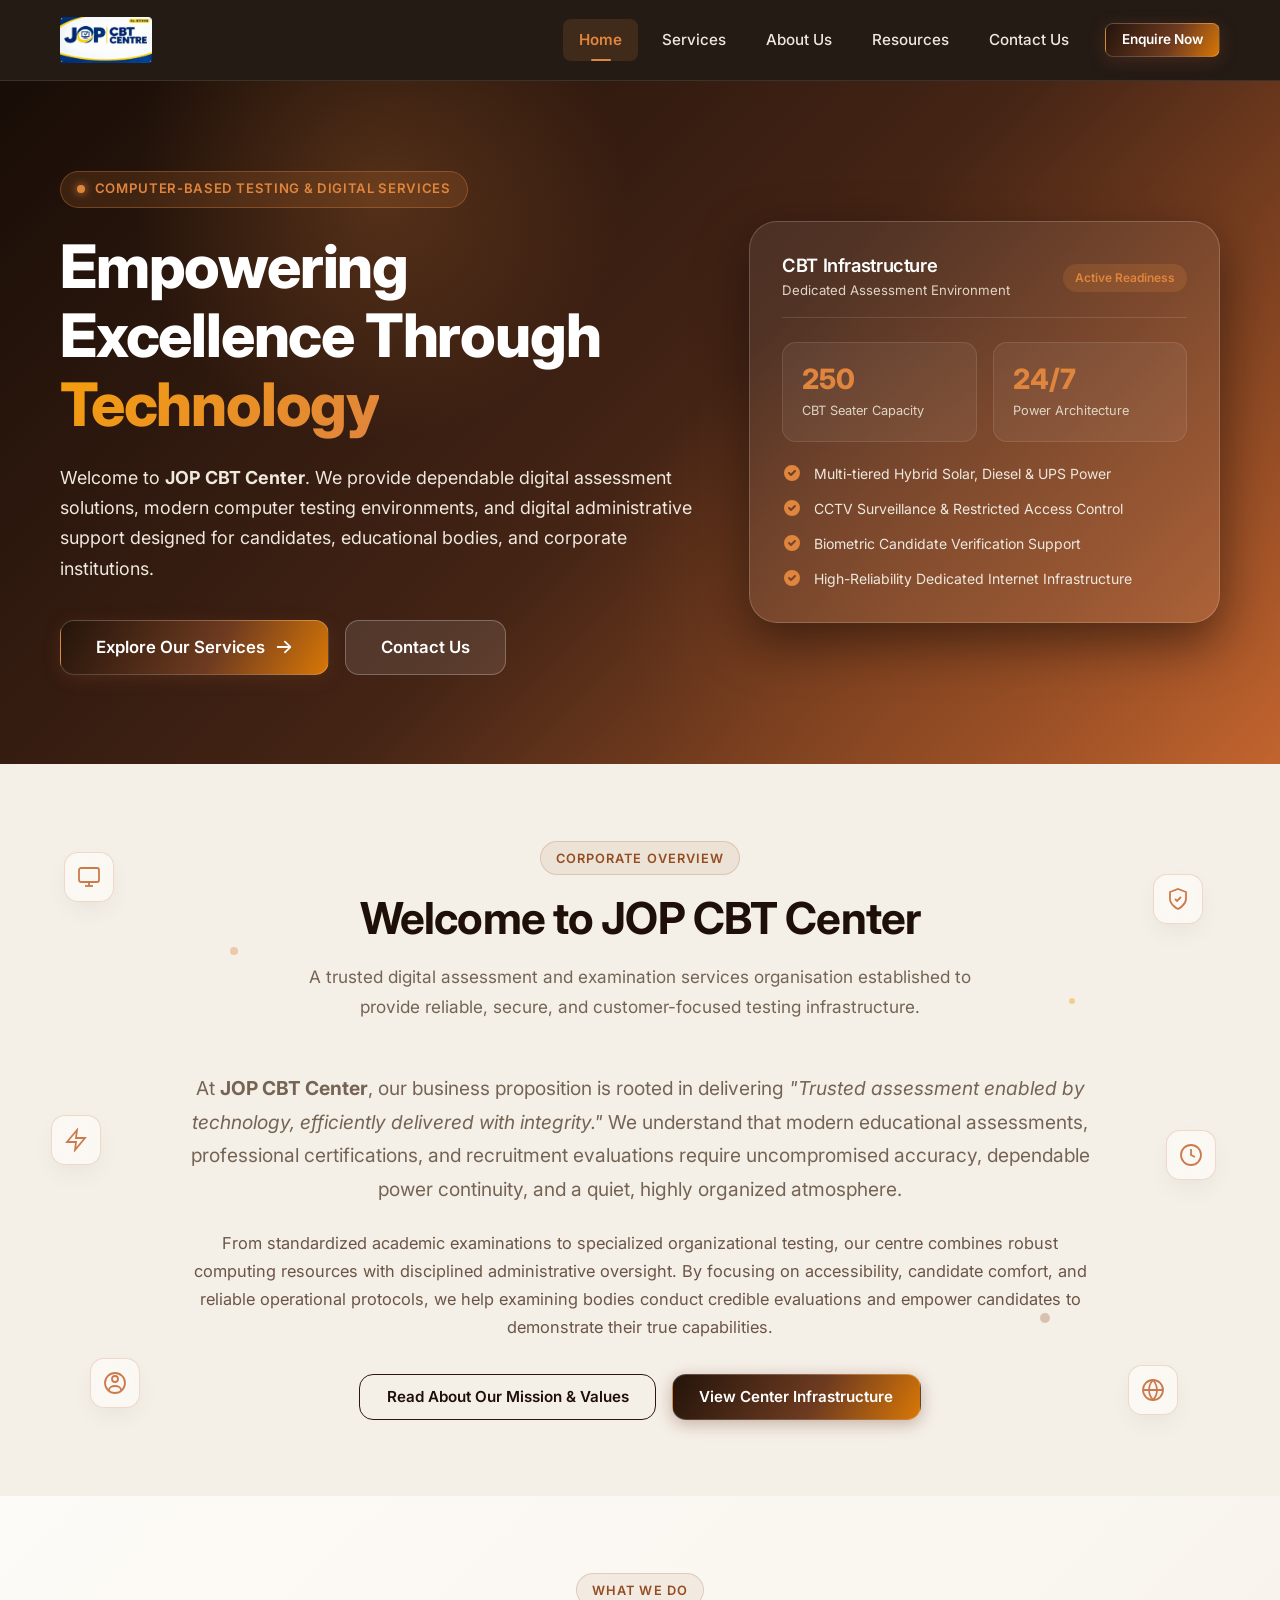
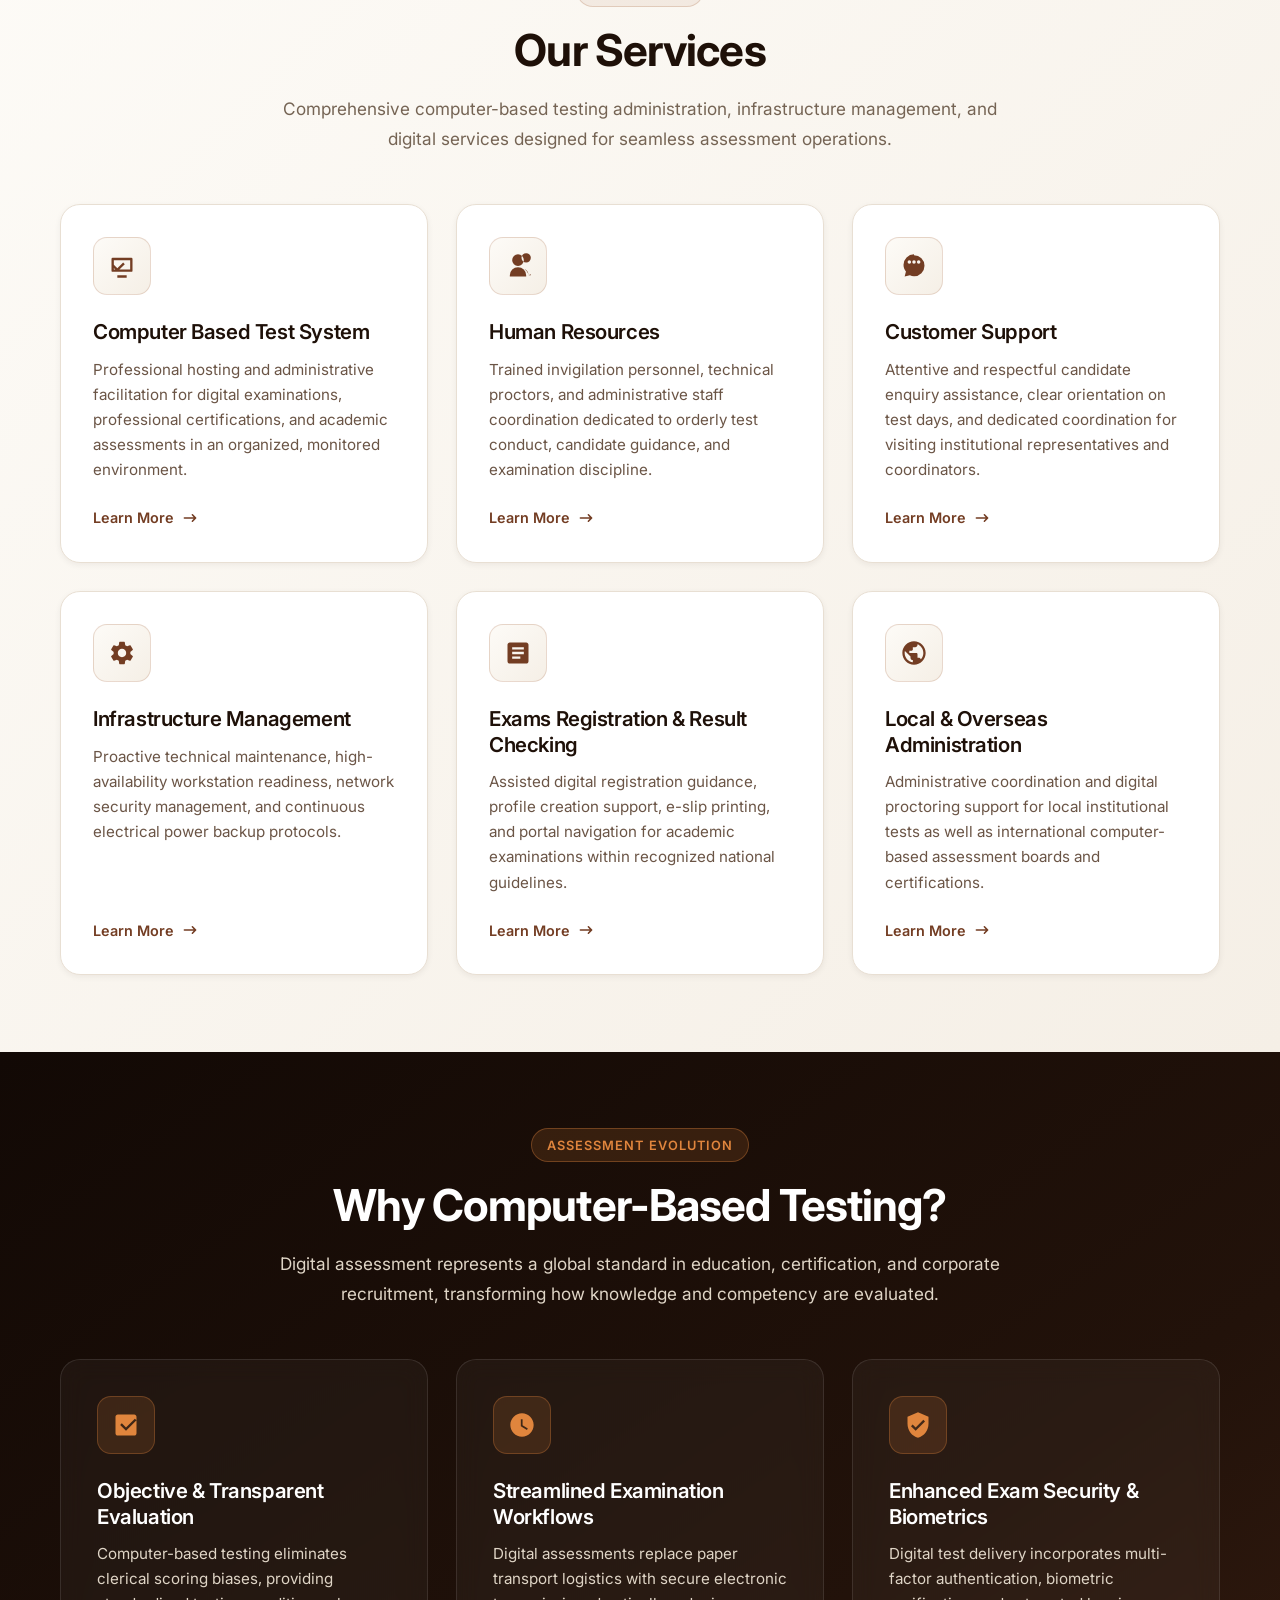
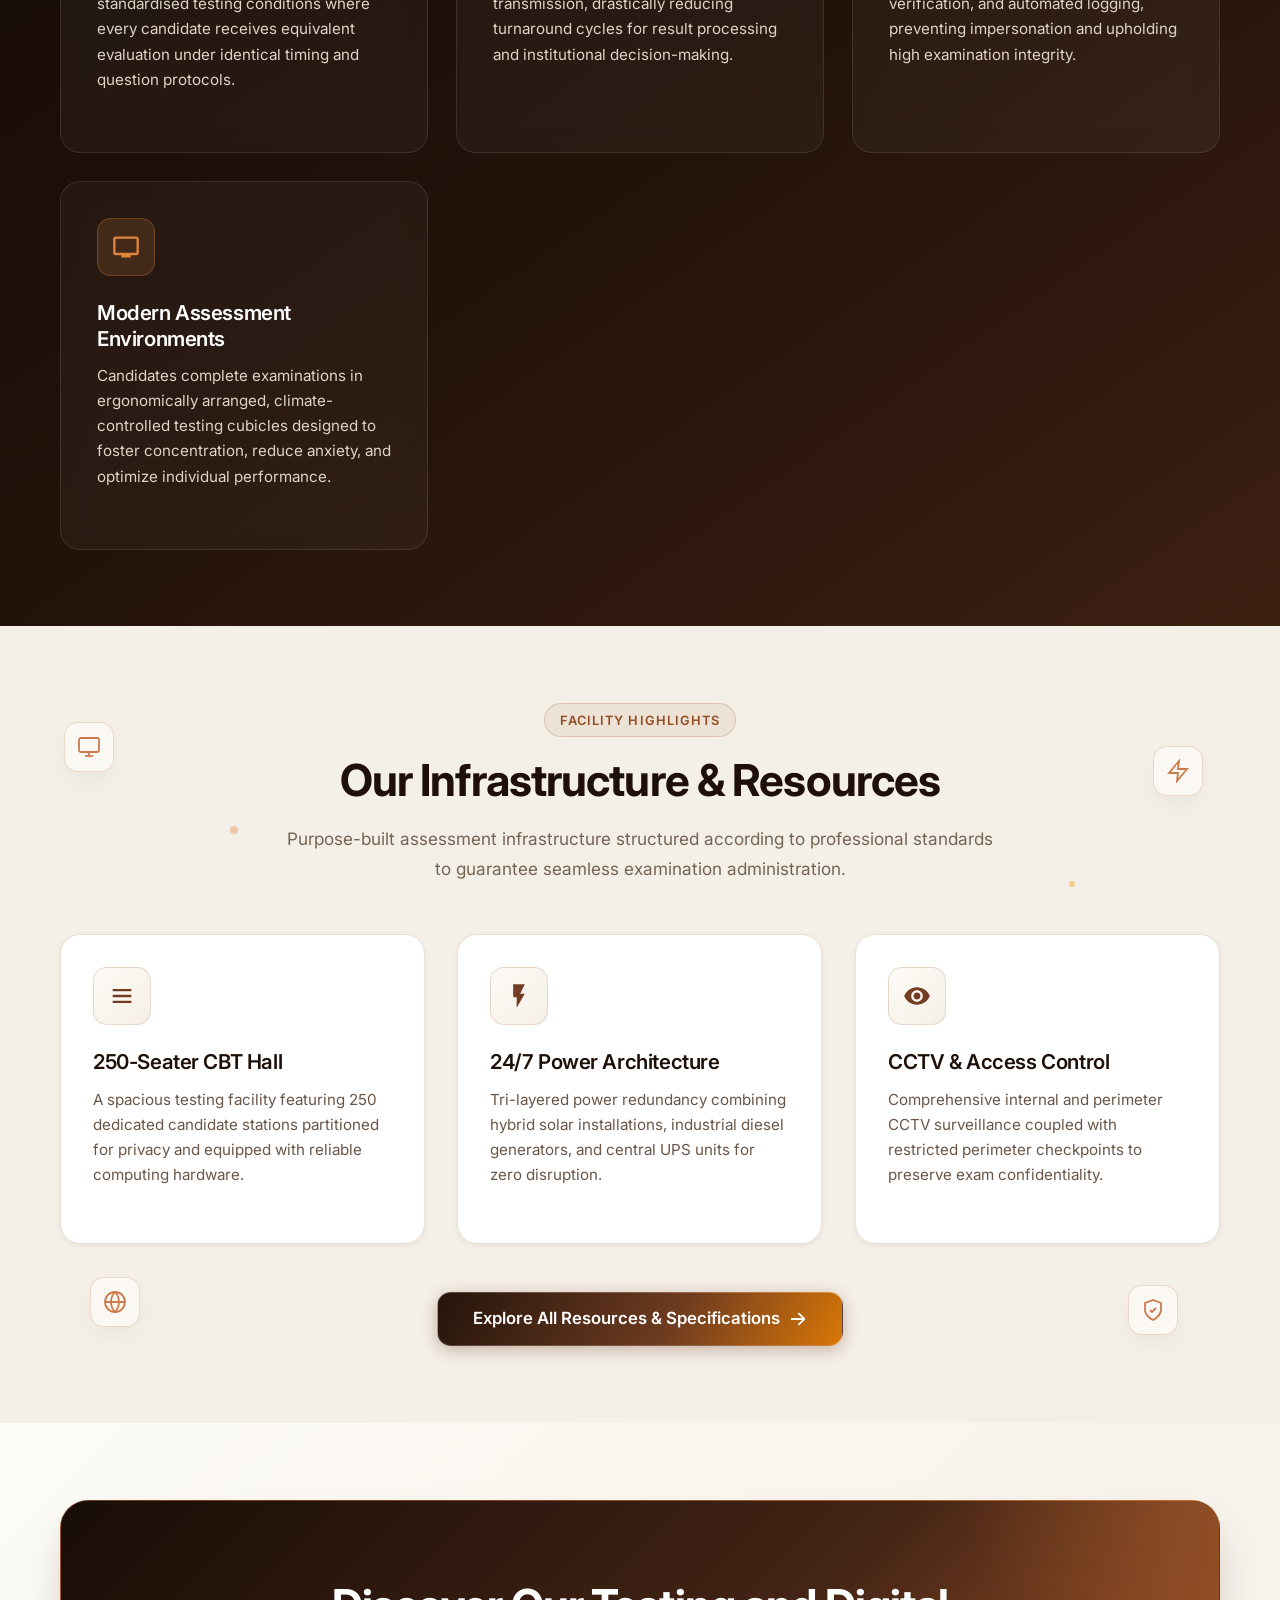
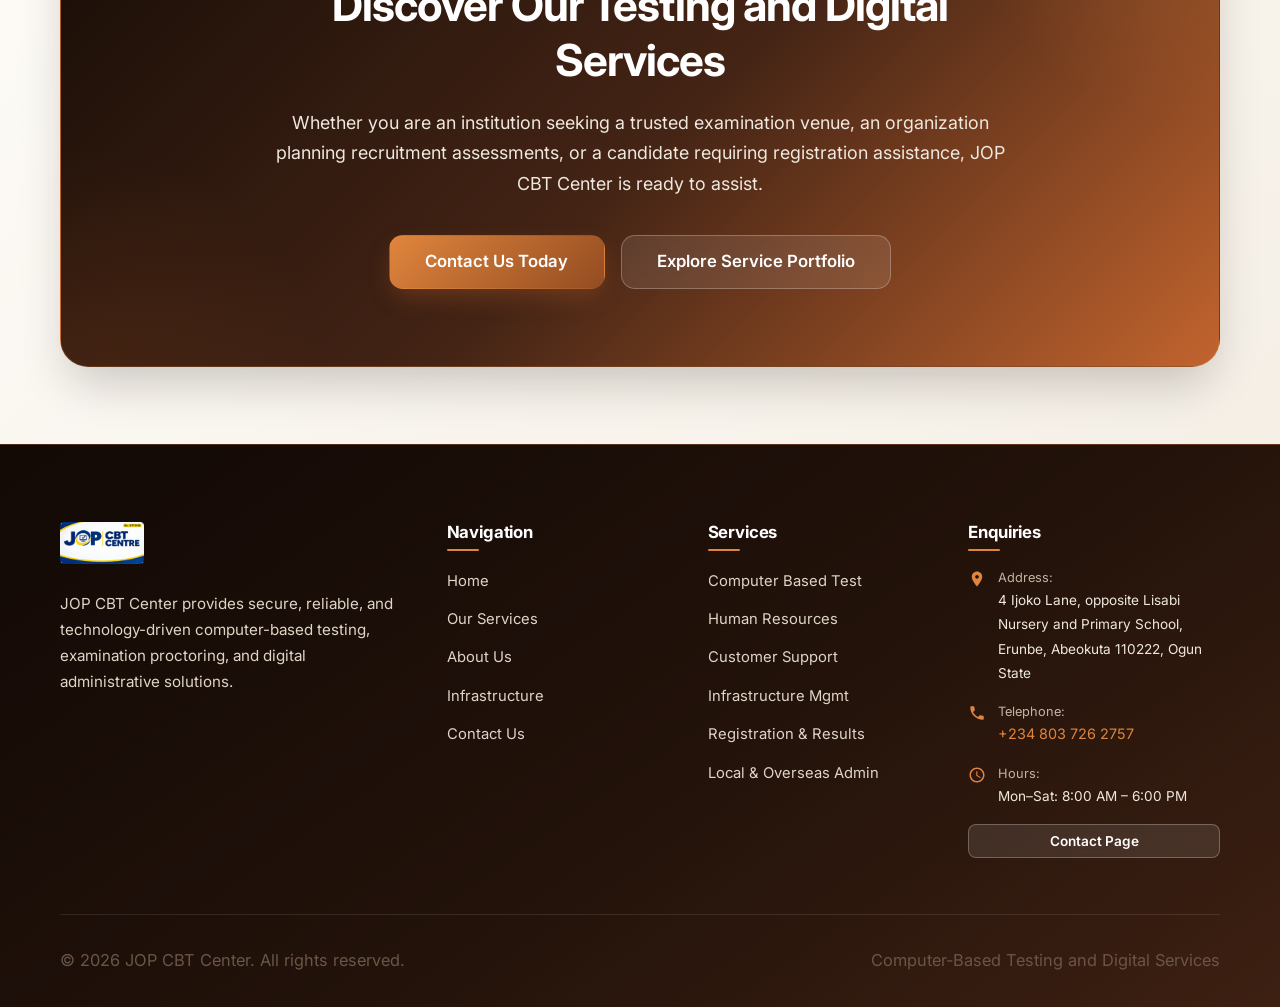
==== index.html @ a5cebe9f "first commit" ====
<!DOCTYPE html>
<html lang="en">
<head>
  <meta charset="UTF-8">
  <meta name="viewport" content="width=device-width, initial-scale=1.0">
  <title>JOP CBT Center — Computer-Based Testing & Digital Services</title>
  <meta name="description" content="JOP CBT Center provides modern computer-based testing, digital assessment administration, and technology services in an organised and secure environment.">
  <meta name="keywords" content="JOP CBT Center, Computer-Based Testing, CBT Centre, Digital Services, Examination Registration, CBT Infrastructure">
  <meta name="theme-color" content="#1E1008">

  <!-- Open Graph Metadata -->
  <meta property="og:title" content="JOP CBT Center — Computer-Based Testing & Digital Services">
  <meta property="og:description" content="Trusted digital assessment and examination services enabled by modern technology and delivered with integrity.">
  <meta property="og:type" content="website">

  <!-- Google Fonts: Inter -->
  <link rel="preconnect" href="https://fonts.googleapis.com">
  <link rel="preconnect" href="https://fonts.gstatic.com" crossorigin>
  <link href="https://fonts.googleapis.com/css2?family=Inter:wght@400;500;600;700;800&display=swap" rel="stylesheet">

  <!-- Stylesheets -->
  <link rel="stylesheet" href="css/style.css">
  <link rel="stylesheet" href="css/responsive.css">
</head>
<body>

  <!-- ======================================================================
       HEADER & NAVIGATION
       ====================================================================== -->
  <header class="site-header" role="banner">
    <div class="nav-container">
      <!-- Temporary Text Logo structured for easy replacement with official asset -->
      <a href="index.html" class="brand-logo" aria-label="JOP CBT Center Homepage">
        <img src="assets/logo/jop-banner.png" alt="JOP CBT Centre" class="brand-logo-img">
      </a>

      <!-- Desktop Navigation -->
      <nav class="desktop-nav" role="navigation" aria-label="Main Navigation">
        <a href="index.html" class="nav-link active" aria-current="page">Home</a>
        <a href="services.html" class="nav-link">Services</a>
        <a href="about.html" class="nav-link">About Us</a>
        <a href="resources.html" class="nav-link">Resources</a>
        <a href="contact.html" class="nav-link">Contact Us</a>
        <div class="nav-cta">
          <a href="contact.html" class="btn btn-primary btn-sm">Enquire Now</a>
        </div>
      </nav>

      <!-- Mobile Hamburger Button -->
      <button type="button" class="mobile-menu-toggle" id="mobile-menu-toggle" aria-label="Toggle navigation menu" aria-expanded="false" aria-controls="mobile-nav">
        <svg viewBox="0 0 24 24" fill="none" stroke="currentColor" stroke-width="2" stroke-linecap="round" stroke-linejoin="round" aria-hidden="true">
          <line x1="3" y1="12" x2="21" y2="12"></line>
          <line x1="3" y1="6" x2="21" y2="6"></line>
          <line x1="3" y1="18" x2="21" y2="18"></line>
        </svg>
      </button>
    </div>

    <!-- Mobile Drawer Navigation -->
    <nav class="mobile-nav" id="mobile-nav" role="navigation" aria-label="Mobile Navigation">
      <a href="index.html" class="nav-link active" aria-current="page">Home</a>
      <a href="services.html" class="nav-link">Services</a>
      <a href="about.html" class="nav-link">About Us</a>
      <a href="resources.html" class="nav-link">Resources</a>
      <a href="contact.html" class="nav-link">Contact Us</a>
      <div class="nav-cta">
        <a href="contact.html" class="btn btn-primary">Enquire Now</a>
      </div>
    </nav>
  </header>

  <main id="main-content">
    <!-- ======================================================================
         HERO SECTION
         ====================================================================== -->
    <section class="hero-section" aria-label="Introduction">
      <div class="hero-glow-1" aria-hidden="true"></div>
      <div class="hero-glow-2" aria-hidden="true"></div>

      <div class="container">
        <div class="hero-grid">
          <div class="hero-content reveal-on-scroll">
            <div class="hero-badge">
              <span class="hero-badge-dot"></span>
              <span>Computer-Based Testing &amp; Digital Services</span>
            </div>
            <h1 class="hero-title">
              Empowering Excellence Through <span class="text-gradient-cyan">Technology</span>
            </h1>
            <p class="hero-subtitle">
              Welcome to <strong>JOP CBT Center</strong>. We provide dependable digital assessment solutions, modern computer testing environments, and digital administrative support designed for candidates, educational bodies, and corporate institutions.
            </p>
            <div class="hero-actions">
              <a href="services.html" class="btn btn-primary btn-lg">
                Explore Our Services
                <svg viewBox="0 0 20 20" fill="currentColor" aria-hidden="true">
                  <path fill-rule="evenodd" d="M10.293 3.293a1 1 0 011.414 0l6 6a1 1 0 010 1.414l-6 6a1 1 0 01-1.414-1.414L14.586 11H3a1 1 0 110-2h11.586l-4.293-4.293a1 1 0 010-1.414z" clip-rule="evenodd" />
                </svg>
              </a>
              <a href="contact.html" class="btn btn-secondary btn-lg">Contact Us</a>
            </div>
          </div>

          <!-- Abstract Technology / Facility Overview Card -->
          <div class="hero-graphic reveal-on-scroll">
            <div class="hero-glass-card">
              <div class="hero-glass-header">
                <div>
                  <h4 style="color: #FFFFFF; font-size: 1.15rem; margin-bottom: 2px;">CBT Infrastructure</h4>
                  <p style="color: var(--color-slate-300); font-size: 0.825rem;">Dedicated Assessment Environment</p>
                </div>
                <span class="hero-glass-pill">Active Readiness</span>
              </div>

              <div class="hero-stat-row">
                <div class="hero-stat-box">
                  <div class="hero-stat-number">250</div>
                  <div class="hero-stat-label">CBT Seater Capacity</div>
                </div>
                <div class="hero-stat-box">
                  <div class="hero-stat-number">24/7</div>
                  <div class="hero-stat-label">Power Architecture</div>
                </div>
              </div>

              <div class="hero-features-list">
                <div class="hero-feature-item">
                  <svg class="hero-feature-icon" viewBox="0 0 20 20" fill="currentColor" aria-hidden="true">
                    <path fill-rule="evenodd" d="M10 18a8 8 0 100-16 8 8 0 000 16zm3.707-9.293a1 1 0 00-1.414-1.414L9 10.586 7.707 9.293a1 1 0 00-1.414 1.414l2 2a1 1 0 001.414 0l4-4z" clip-rule="evenodd" />
                  </svg>
                  <span>Multi-tiered Hybrid Solar, Diesel &amp; UPS Power</span>
                </div>
                <div class="hero-feature-item">
                  <svg class="hero-feature-icon" viewBox="0 0 20 20" fill="currentColor" aria-hidden="true">
                    <path fill-rule="evenodd" d="M10 18a8 8 0 100-16 8 8 0 000 16zm3.707-9.293a1 1 0 00-1.414-1.414L9 10.586 7.707 9.293a1 1 0 00-1.414 1.414l2 2a1 1 0 001.414 0l4-4z" clip-rule="evenodd" />
                  </svg>
                  <span>CCTV Surveillance &amp; Restricted Access Control</span>
                </div>
                <div class="hero-feature-item">
                  <svg class="hero-feature-icon" viewBox="0 0 20 20" fill="currentColor" aria-hidden="true">
                    <path fill-rule="evenodd" d="M10 18a8 8 0 100-16 8 8 0 000 16zm3.707-9.293a1 1 0 00-1.414-1.414L9 10.586 7.707 9.293a1 1 0 00-1.414 1.414l2 2a1 1 0 001.414 0l4-4z" clip-rule="evenodd" />
                  </svg>
                  <span>Biometric Candidate Verification Support</span>
                </div>
                <div class="hero-feature-item">
                  <svg class="hero-feature-icon" viewBox="0 0 20 20" fill="currentColor" aria-hidden="true">
                    <path fill-rule="evenodd" d="M10 18a8 8 0 100-16 8 8 0 000 16zm3.707-9.293a1 1 0 00-1.414-1.414L9 10.586 7.707 9.293a1 1 0 00-1.414 1.414l2 2a1 1 0 001.414 0l4-4z" clip-rule="evenodd" />
                  </svg>
                  <span>High-Reliability Dedicated Internet Infrastructure</span>
                </div>
              </div>
            </div>
          </div>
        </div>
      </div>
    </section>

    <!-- ======================================================================
         WELCOME & COMPANY INTRODUCTION
         ====================================================================== -->
    <section class="section section-white section-interactive-bg" aria-labelledby="welcome-heading">
      <!-- Interactive Floating Tech Elements & Ambient Cursor Spotlight -->
      <div class="ambient-cursor-spotlight" aria-hidden="true"></div>
      <div class="floating-tech-backdrop" aria-hidden="true">
        <div class="floating-icon-item icon-pos-1" data-parallax="0.05" title="Computer Workstation">
          <svg viewBox="0 0 24 24" fill="none" stroke="currentColor" stroke-width="1.8">
            <rect x="2" y="3" width="20" height="14" rx="2"/>
            <line x1="8" y1="21" x2="16" y2="21"/>
            <line x1="12" y1="17" x2="12" y2="21"/>
          </svg>
        </div>
        <div class="floating-icon-item icon-pos-2" data-parallax="-0.04" title="Exam Integrity & Security">
          <svg viewBox="0 0 24 24" fill="none" stroke="currentColor" stroke-width="1.8">
            <path d="M12 22s8-4 8-10V5l-8-3-8 3v7c0 6 8 10 8 10z"/>
            <path d="M9 12l2 2 4-4"/>
          </svg>
        </div>
        <div class="floating-icon-item icon-pos-3" data-parallax="0.06" title="Power Continuity">
          <svg viewBox="0 0 24 24" fill="none" stroke="currentColor" stroke-width="1.8">
            <path d="M13 2L3 14h9l-1 8 10-12h-9l1-8z"/>
          </svg>
        </div>
        <div class="floating-icon-item icon-pos-4" data-parallax="-0.05" title="Assessment Timing">
          <svg viewBox="0 0 24 24" fill="none" stroke="currentColor" stroke-width="1.8">
            <circle cx="12" cy="12" r="10"/>
            <path d="M12 6v6l4 2"/>
          </svg>
        </div>
        <div class="floating-icon-item icon-pos-5" data-parallax="0.04" title="Biometric Safeguards">
          <svg viewBox="0 0 24 24" fill="none" stroke="currentColor" stroke-width="1.8">
            <path d="M12 11c1.66 0 3-1.34 3-3s-1.34-3-3-3-3 1.34-3 3 1.34 3 3 3z"/>
            <path d="M6 19c0-2.5 3-4 6-4s6 1.5 6 4"/>
            <circle cx="12" cy="12" r="10"/>
          </svg>
        </div>
        <div class="floating-icon-item icon-pos-6" data-parallax="-0.03" title="Dedicated Connectivity">
          <svg viewBox="0 0 24 24" fill="none" stroke="currentColor" stroke-width="1.8">
            <circle cx="12" cy="12" r="10"/>
            <path d="M2 12h20M12 2a15.3 15.3 0 0 1 4 10 15.3 15.3 0 0 1-4 10 15.3 15.3 0 0 1-4-10 15.3 15.3 0 0 1 4-10z"/>
          </svg>
        </div>
        <span class="floating-glow-dot dot-1"></span>
        <span class="floating-glow-dot dot-2"></span>
        <span class="floating-glow-dot dot-3"></span>
      </div>

      <div class="container">
        <div class="section-header reveal-on-scroll">
          <span class="section-tag">Corporate Overview</span>
          <h2 id="welcome-heading" class="section-title">Welcome to JOP CBT Center</h2>
          <p class="section-description">
            A trusted digital assessment and examination services organisation established to provide reliable, secure, and customer-focused testing infrastructure.
          </p>
        </div>

        <div style="max-width: 920px; margin: 0 auto; text-align: center;" class="reveal-on-scroll">
          <p class="lead" style="margin-bottom: 1.5rem;">
            At <strong>JOP CBT Center</strong>, our business proposition is rooted in delivering <em>"Trusted assessment enabled by technology, efficiently delivered with integrity."</em> We understand that modern educational assessments, professional certifications, and recruitment evaluations require uncompromised accuracy, dependable power continuity, and a quiet, highly organized atmosphere.
          </p>
          <p style="margin-bottom: 2rem;">
            From standardized academic examinations to specialized organizational testing, our centre combines robust computing resources with disciplined administrative oversight. By focusing on accessibility, candidate comfort, and reliable operational protocols, we help examining bodies conduct credible evaluations and empower candidates to demonstrate their true capabilities.
          </p>
          <div style="display: flex; justify-content: center; gap: 1rem; flex-wrap: wrap;">
            <a href="about.html" class="btn btn-outline-dark">Read About Our Mission &amp; Values</a>
            <a href="resources.html" class="btn btn-primary">View Center Infrastructure</a>
          </div>
        </div>
      </div>
    </section>

    <!-- ======================================================================
         OUR SERVICES PREVIEW (6 CARDS)
         ====================================================================== -->
    <section class="section section-light" aria-labelledby="services-preview-heading">
      <div class="container">
        <div class="section-header reveal-on-scroll">
          <span class="section-tag">What We Do</span>
          <h2 id="services-preview-heading" class="section-title">Our Services</h2>
          <p class="section-description">
            Comprehensive computer-based testing administration, infrastructure management, and digital services designed for seamless assessment operations.
          </p>
        </div>

        <div class="cards-grid">
          <!-- Service 1: Computer Based Test System -->
          <article class="card reveal-on-scroll">
            <div class="card-icon-wrapper" aria-hidden="true">
              <svg viewBox="0 0 24 24" fill="currentColor">
                <path d="M4 5h16a1 1 0 0 1 1 1v10a1 1 0 0 1-1 1H4a1 1 0 0 1-1-1V6a1 1 0 0 1 1-1zm1 2v8h14V7H5zm3 13h8v2H8v-2zm-3-9l3 3 5-5 1.4 1.4-6.4 6.4-4.4-4.4L5 11z"/>
              </svg>
            </div>
            <h3 class="card-title">Computer Based Test System</h3>
            <p class="card-description">
              Professional hosting and administrative facilitation for digital examinations, professional certifications, and academic assessments in an organized, monitored environment.
            </p>
            <a href="services.html#service-cbt" class="card-link" aria-label="Learn more about Computer Based Test System">
              Learn More
              <svg viewBox="0 0 20 20" fill="currentColor" aria-hidden="true">
                <path fill-rule="evenodd" d="M12.293 5.293a1 1 0 011.414 0l4 4a1 1 0 010 1.414l-4 4a1 1 0 01-1.414-1.414L14.586 11H3a1 1 0 110-2h11.586l-2.293-2.293a1 1 0 010-1.414z" clip-rule="evenodd" />
              </svg>
            </a>
          </article>

          <!-- Service 2: Human Resources -->
          <article class="card reveal-on-scroll">
            <div class="card-icon-wrapper" aria-hidden="true">
              <svg viewBox="0 0 24 24" fill="currentColor">
                <path d="M12 12a5 5 0 1 0 0-10 5 5 0 0 0 0 10zm-7 8a7 7 0 0 1 14 0v1H5v-1zm14-11a4 4 0 1 1 0-8 4 4 0 0 1 0 8zm2 11a5.98 5.98 0 0 0-3.5-5.46A8.96 8.96 0 0 1 21 19v1h2v-1z"/>
              </svg>
            </div>
            <h3 class="card-title">Human Resources</h3>
            <p class="card-description">
              Trained invigilation personnel, technical proctors, and administrative staff coordination dedicated to orderly test conduct, candidate guidance, and examination discipline.
            </p>
            <a href="services.html#service-hr" class="card-link" aria-label="Learn more about Human Resources">
              Learn More
              <svg viewBox="0 0 20 20" fill="currentColor" aria-hidden="true">
                <path fill-rule="evenodd" d="M12.293 5.293a1 1 0 011.414 0l4 4a1 1 0 010 1.414l-4 4a1 1 0 01-1.414-1.414L14.586 11H3a1 1 0 110-2h11.586l-2.293-2.293a1 1 0 010-1.414z" clip-rule="evenodd" />
              </svg>
            </a>
          </article>

          <!-- Service 3: Customer Support -->
          <article class="card reveal-on-scroll">
            <div class="card-icon-wrapper" aria-hidden="true">
              <svg viewBox="0 0 24 24" fill="currentColor">
                <path d="M12 2a9 9 0 0 0-9 9c0 2.2.8 4.2 2.1 5.7L4 21l4.5-1.1c1.1.6 2.3.9 3.5.9a9 9 0 0 0 9-9 9 9 0 0 0-9-9zm-4 8a1.5 1.5 0 1 1 0-3 1.5 1.5 0 0 1 0 3zm4 0a1.5 1.5 0 1 1 0-3 1.5 1.5 0 0 1 0 3zm4 0a1.5 1.5 0 1 1 0-3 1.5 1.5 0 0 1 0 3z"/>
              </svg>
            </div>
            <h3 class="card-title">Customer Support</h3>
            <p class="card-description">
              Attentive and respectful candidate enquiry assistance, clear orientation on test days, and dedicated coordination for visiting institutional representatives and coordinators.
            </p>
            <a href="services.html#service-support" class="card-link" aria-label="Learn more about Customer Support">
              Learn More
              <svg viewBox="0 0 20 20" fill="currentColor" aria-hidden="true">
                <path fill-rule="evenodd" d="M12.293 5.293a1 1 0 011.414 0l4 4a1 1 0 010 1.414l-4 4a1 1 0 01-1.414-1.414L14.586 11H3a1 1 0 110-2h11.586l-2.293-2.293a1 1 0 010-1.414z" clip-rule="evenodd" />
              </svg>
            </a>
          </article>

          <!-- Service 4: Infrastructure Management -->
          <article class="card reveal-on-scroll">
            <div class="card-icon-wrapper" aria-hidden="true">
              <svg viewBox="0 0 24 24" fill="currentColor">
                <path d="M19.14 12.94c.04-.3.06-.61.06-.94 0-.32-.02-.64-.07-.94l2.03-1.58c.18-.14.23-.41.12-.61l-1.92-3.32c-.12-.22-.37-.29-.59-.22l-2.39.96c-.5-.38-1.03-.7-1.62-.94l-.36-2.54c-.04-.24-.24-.41-.48-.41h-3.84c-.24 0-.43.17-.47.41l-.36 2.54c-.59.24-1.13.57-1.62.94l-2.39-.96c-.22-.08-.47 0-.59.22L2.74 8.87c-.12.21-.08.47.12.61l2.03 1.58c-.05.3-.09.63-.09.94s.02.64.07.94l-2.03 1.58c-.18.14-.23.41-.12.61l1.92 3.32c.12.22.37.29.59.22l2.39-.96c.5.38 1.03.7 1.62.94l.36 2.54c.05.24.24.41.48.41h3.84c.24 0 .44-.17.47-.41l.36-2.54c.59-.24 1.13-.56 1.62-.94l2.39.96c.22.08.47 0 .59-.22l1.92-3.32c.12-.22.07-.47-.12-.61l-2.01-1.58zM12 15.6c-1.98 0-3.6-1.62-3.6-3.6s1.62-3.6 3.6-3.6 3.6 1.62 3.6 3.6-1.62 3.6-3.6 3.6z"/>
              </svg>
            </div>
            <h3 class="card-title">Infrastructure Management</h3>
            <p class="card-description">
              Proactive technical maintenance, high-availability workstation readiness, network security management, and continuous electrical power backup protocols.
            </p>
            <a href="services.html#service-infrastructure" class="card-link" aria-label="Learn more about Infrastructure Management">
              Learn More
              <svg viewBox="0 0 20 20" fill="currentColor" aria-hidden="true">
                <path fill-rule="evenodd" d="M12.293 5.293a1 1 0 011.414 0l4 4a1 1 0 010 1.414l-4 4a1 1 0 01-1.414-1.414L14.586 11H3a1 1 0 110-2h11.586l-2.293-2.293a1 1 0 010-1.414z" clip-rule="evenodd" />
              </svg>
            </a>
          </article>

          <!-- Service 5: Exams Registration & Result Checking -->
          <article class="card reveal-on-scroll">
            <div class="card-icon-wrapper" aria-hidden="true">
              <svg viewBox="0 0 24 24" fill="currentColor">
                <path d="M19 3H5c-1.1 0-2 .9-2 2v14c0 1.1.9 2 2 2h14c1.1 0 2-.9 2-2V5c0-1.1-.9-2-2-2zm-5 14H7v-2h7v2zm3-4H7v-2h10v2zm0-4H7V7h10v2z"/>
              </svg>
            </div>
            <h3 class="card-title">Exams Registration &amp; Result Checking</h3>
            <p class="card-description">
              Assisted digital registration guidance, profile creation support, e-slip printing, and portal navigation for academic examinations within recognized national guidelines.
            </p>
            <a href="services.html#service-registration" class="card-link" aria-label="Learn more about Exams Registration and Result Checking">
              Learn More
              <svg viewBox="0 0 20 20" fill="currentColor" aria-hidden="true">
                <path fill-rule="evenodd" d="M12.293 5.293a1 1 0 011.414 0l4 4a1 1 0 010 1.414l-4 4a1 1 0 01-1.414-1.414L14.586 11H3a1 1 0 110-2h11.586l-2.293-2.293a1 1 0 010-1.414z" clip-rule="evenodd" />
              </svg>
            </a>
          </article>

          <!-- Service 6: Local and Overseas Administration -->
          <article class="card reveal-on-scroll">
            <div class="card-icon-wrapper" aria-hidden="true">
              <svg viewBox="0 0 24 24" fill="currentColor">
                <path d="M12 2C6.48 2 2 6.48 2 12s4.48 10 10 10 10-4.48 10-10S17.52 2 12 2zm-1 17.93c-3.95-.49-7-3.85-7-7.93 0-.62.08-1.21.21-1.79L9 15v1c0 1.1.9 2 2 2v1.93zm6.9-2.54c-.26-.81-1-1.39-1.9-1.39h-1v-3c0-.55-.45-1-1-1H8v-2h2c.55 0 1-.45 1-1V7h2c1.1 0 2-.9 2-2v-.41c2.93 1.19 5 4.06 5 7.41 0 2.08-.8 3.97-2.1 5.39z"/>
              </svg>
            </div>
            <h3 class="card-title">Local &amp; Overseas Administration</h3>
            <p class="card-description">
              Administrative coordination and digital proctoring support for local institutional tests as well as international computer-based assessment boards and certifications.
            </p>
            <a href="services.html#service-admin" class="card-link" aria-label="Learn more about Local and Overseas Administration">
              Learn More
              <svg viewBox="0 0 20 20" fill="currentColor" aria-hidden="true">
                <path fill-rule="evenodd" d="M12.293 5.293a1 1 0 011.414 0l4 4a1 1 0 010 1.414l-4 4a1 1 0 01-1.414-1.414L14.586 11H3a1 1 0 110-2h11.586l-2.293-2.293a1 1 0 010-1.414z" clip-rule="evenodd" />
              </svg>
            </a>
          </article>
        </div>
      </div>
    </section>

    <!-- ======================================================================
         WHY COMPUTER-BASED TESTING? (EDUCATIONAL VALUE SECTION)
         ====================================================================== -->
    <section class="section section-dark" aria-labelledby="why-cbt-heading">
      <div class="container">
        <div class="section-header reveal-on-scroll">
          <span class="section-tag">Assessment Evolution</span>
          <h2 id="why-cbt-heading" class="section-title">Why Computer-Based Testing?</h2>
          <p class="section-description">
            Digital assessment represents a global standard in education, certification, and corporate recruitment, transforming how knowledge and competency are evaluated.
          </p>
        </div>

        <div class="cards-grid">
          <div class="card-glass-dark reveal-on-scroll">
            <div class="card-icon-wrapper" aria-hidden="true">
              <svg viewBox="0 0 24 24" fill="currentColor">
                <path d="M19 3H5c-1.1 0-2 .9-2 2v14c0 1.1.9 2 2 2h14c1.1 0 2-.9 2-2V5c0-1.1-.9-2-2-2zm-7 14l-5-5 1.41-1.41L12 14.17l7.59-7.59L21 8l-9 9z"/>
              </svg>
            </div>
            <h3 class="card-title">Objective &amp; Transparent Evaluation</h3>
            <p class="card-description">
              Computer-based testing eliminates clerical scoring biases, providing standardised testing conditions where every candidate receives equivalent evaluation under identical timing and question protocols.
            </p>
          </div>

          <div class="card-glass-dark reveal-on-scroll">
            <div class="card-icon-wrapper" aria-hidden="true">
              <svg viewBox="0 0 24 24" fill="currentColor">
                <path d="M12 2C6.5 2 2 6.5 2 12s4.5 10 10 10 10-4.5 10-10S17.5 2 12 2zm4.2 14.2L11 13V7h1.5v5.2l4.5 2.7-.8 1.3z"/>
              </svg>
            </div>
            <h3 class="card-title">Streamlined Examination Workflows</h3>
            <p class="card-description">
              Digital assessments replace paper transport logistics with secure electronic transmission, drastically reducing turnaround cycles for result processing and institutional decision-making.
            </p>
          </div>

          <div class="card-glass-dark reveal-on-scroll">
            <div class="card-icon-wrapper" aria-hidden="true">
              <svg viewBox="0 0 24 24" fill="currentColor">
                <path d="M12 1L3 5v6c0 5.55 3.84 10.74 9 12 5.16-1.26 9-6.45 9-12V5l-9-4zm-2 16l-4-4 1.41-1.41L10 14.17l6.59-6.59L18 9l-8 8z"/>
              </svg>
            </div>
            <h3 class="card-title">Enhanced Exam Security &amp; Biometrics</h3>
            <p class="card-description">
              Digital test delivery incorporates multi-factor authentication, biometric verification, and automated logging, preventing impersonation and upholding high examination integrity.
            </p>
          </div>

          <div class="card-glass-dark reveal-on-scroll">
            <div class="card-icon-wrapper" aria-hidden="true">
              <svg viewBox="0 0 24 24" fill="currentColor">
                <path d="M21 3H3c-1.1 0-2 .9-2 2v12c0 1.1.9 2 2 2h5v2h8v-2h5c1.1 0 2-.9 2-2V5c0-1.1-.9-2-2-2zm0 14H3V5h18v12z"/>
              </svg>
            </div>
            <h3 class="card-title">Modern Assessment Environments</h3>
            <p class="card-description">
              Candidates complete examinations in ergonomically arranged, climate-controlled testing cubicles designed to foster concentration, reduce anxiety, and optimize individual performance.
            </p>
          </div>
        </div>
      </div>
    </section>

    <!-- ======================================================================
         RESOURCES & INFRASTRUCTURE PREVIEW
         ====================================================================== -->
    <section class="section section-white section-interactive-bg" aria-labelledby="resources-preview-heading">
      <!-- Interactive Floating Tech Elements & Ambient Cursor Spotlight -->
      <div class="ambient-cursor-spotlight" aria-hidden="true"></div>
      <div class="floating-tech-backdrop" aria-hidden="true">
        <div class="floating-icon-item icon-pos-1" data-parallax="0.04" title="250 Workstations">
          <svg viewBox="0 0 24 24" fill="none" stroke="currentColor" stroke-width="1.8">
            <rect x="2" y="3" width="20" height="14" rx="2"/>
            <line x1="8" y1="21" x2="16" y2="21"/>
            <line x1="12" y1="17" x2="12" y2="21"/>
          </svg>
        </div>
        <div class="floating-icon-item icon-pos-2" data-parallax="-0.05" title="Power Architecture">
          <svg viewBox="0 0 24 24" fill="none" stroke="currentColor" stroke-width="1.8">
            <path d="M13 2L3 14h9l-1 8 10-12h-9l1-8z"/>
          </svg>
        </div>
        <div class="floating-icon-item icon-pos-5" data-parallax="0.05" title="High-Speed Internet">
          <svg viewBox="0 0 24 24" fill="none" stroke="currentColor" stroke-width="1.8">
            <circle cx="12" cy="12" r="10"/>
            <path d="M2 12h20M12 2a15.3 15.3 0 0 1 4 10 15.3 15.3 0 0 1-4 10 15.3 15.3 0 0 1-4-10 15.3 15.3 0 0 1 4-10z"/>
          </svg>
        </div>
        <div class="floating-icon-item icon-pos-6" data-parallax="-0.04" title="CCTV & Biometric Security">
          <svg viewBox="0 0 24 24" fill="none" stroke="currentColor" stroke-width="1.8">
            <path d="M12 22s8-4 8-10V5l-8-3-8 3v7c0 6 8 10 8 10z"/>
            <path d="M9 12l2 2 4-4"/>
          </svg>
        </div>
        <span class="floating-glow-dot dot-1"></span>
        <span class="floating-glow-dot dot-3"></span>
      </div>

      <div class="container">
        <div class="section-header reveal-on-scroll">
          <span class="section-tag">Facility Highlights</span>
          <h2 id="resources-preview-heading" class="section-title">Our Infrastructure &amp; Resources</h2>
          <p class="section-description">
            Purpose-built assessment infrastructure structured according to professional standards to guarantee seamless examination administration.
          </p>
        </div>

        <div class="cards-grid-3">
          <!-- 250-Seater Capacity -->
          <div class="card reveal-on-scroll">
            <div class="card-icon-wrapper" aria-hidden="true">
              <svg viewBox="0 0 24 24" fill="currentColor">
                <path d="M4 6h16v2H4zm0 5h16v2H4zm0 5h16v2H4z"/>
              </svg>
            </div>
            <h3 class="card-title">250-Seater CBT Hall</h3>
            <p class="card-description">
              A spacious testing facility featuring 250 dedicated candidate stations partitioned for privacy and equipped with reliable computing hardware.
            </p>
          </div>

          <!-- 24/7 Multi-Layer Power -->
          <div class="card reveal-on-scroll">
            <div class="card-icon-wrapper" aria-hidden="true">
              <svg viewBox="0 0 24 24" fill="currentColor">
                <path d="M7 2v11h3v9l7-12h-4l4-8z"/>
              </svg>
            </div>
            <h3 class="card-title">24/7 Power Architecture</h3>
            <p class="card-description">
              Tri-layered power redundancy combining hybrid solar installations, industrial diesel generators, and central UPS units for zero disruption.
            </p>
          </div>

          <!-- Security & Monitoring -->
          <div class="card reveal-on-scroll">
            <div class="card-icon-wrapper" aria-hidden="true">
              <svg viewBox="0 0 24 24" fill="currentColor">
                <path d="M12 4.5C7 4.5 2.73 7.61 1 12c1.73 4.39 6 7.5 11 7.5s9.27-3.11 11-7.5c-1.73-4.39-6-7.5-11-7.5zM12 17c-2.76 0-5-2.24-5-5s2.24-5 5-5 5 2.24 5 5-2.24 5-5 5zm0-8c-1.66 0-3 1.34-3 3s1.34 3 3 3 3-1.34 3-3-1.34-3-3-3z"/>
              </svg>
            </div>
            <h3 class="card-title">CCTV &amp; Access Control</h3>
            <p class="card-description">
              Comprehensive internal and perimeter CCTV surveillance coupled with restricted perimeter checkpoints to preserve exam confidentiality.
            </p>
          </div>
        </div>

        <div style="text-align: center; margin-top: 3rem;" class="reveal-on-scroll">
          <a href="resources.html" class="btn btn-primary btn-lg">
            Explore All Resources &amp; Specifications
            <svg viewBox="0 0 20 20" fill="currentColor" aria-hidden="true">
              <path fill-rule="evenodd" d="M10.293 3.293a1 1 0 011.414 0l6 6a1 1 0 010 1.414l-6 6a1 1 0 01-1.414-1.414L14.586 11H3a1 1 0 110-2h11.586l-4.293-4.293a1 1 0 010-1.414z" clip-rule="evenodd" />
            </svg>
          </a>
        </div>
      </div>
    </section>

    <!-- ======================================================================
         GLOBAL CALL-TO-ACTION SECTION
         ====================================================================== -->
    <section class="section section-light" aria-labelledby="cta-heading">
      <div class="container">
        <div class="cta-banner reveal-on-scroll">
          <div class="cta-content">
            <h2 id="cta-heading" class="cta-title">Discover Our Testing and Digital Services</h2>
            <p class="cta-description">
              Whether you are an institution seeking a trusted examination venue, an organization planning recruitment assessments, or a candidate requiring registration assistance, JOP CBT Center is ready to assist.
            </p>
            <div class="cta-actions">
              <a href="contact.html" class="btn btn-accent btn-lg">Contact Us Today</a>
              <a href="services.html" class="btn btn-secondary btn-lg">Explore Service Portfolio</a>
            </div>
          </div>
        </div>
      </div>
    </section>
  </main>

  <!-- ======================================================================
       FOOTER
       ====================================================================== -->
  <footer class="site-footer" role="contentinfo">
    <div class="container">
      <div class="footer-grid">
        <!-- Col 1: Brand Info -->
        <div class="footer-brand">
          <a href="index.html" class="brand-logo" aria-label="JOP CBT Center Homepage">
            <img src="assets/logo/jop-banner.png" alt="JOP CBT Centre" class="brand-logo-img">
          </a>
          <p>
            JOP CBT Center provides secure, reliable, and technology-driven computer-based testing, examination proctoring, and digital administrative solutions.
          </p>
        </div>

        <!-- Col 2: Quick Links -->
        <div>
          <h4 class="footer-col-title">Navigation</h4>
          <ul class="footer-links">
            <li><a href="index.html" class="footer-link">Home</a></li>
            <li><a href="services.html" class="footer-link">Our Services</a></li>
            <li><a href="about.html" class="footer-link">About Us</a></li>
            <li><a href="resources.html" class="footer-link">Infrastructure</a></li>
            <li><a href="contact.html" class="footer-link">Contact Us</a></li>
          </ul>
        </div>

        <!-- Col 3: Services Links -->
        <div>
          <h4 class="footer-col-title">Services</h4>
          <ul class="footer-links">
            <li><a href="services.html#service-cbt" class="footer-link">Computer Based Test</a></li>
            <li><a href="services.html#service-hr" class="footer-link">Human Resources</a></li>
            <li><a href="services.html#service-support" class="footer-link">Customer Support</a></li>
            <li><a href="services.html#service-infrastructure" class="footer-link">Infrastructure Mgmt</a></li>
            <li><a href="services.html#service-registration" class="footer-link">Registration &amp; Results</a></li>
            <li><a href="services.html#service-admin" class="footer-link">Local &amp; Overseas Admin</a></li>
          </ul>
        </div>

        <!-- Col 4: Corporate Contact Info Placeholder -->
        <div>
          <h4 class="footer-col-title">Enquiries</h4>
          <div class="footer-contact-item">
            <svg class="footer-contact-icon" viewBox="0 0 24 24" fill="currentColor" aria-hidden="true">
              <path d="M12 2C8.13 2 5 5.13 5 9c0 5.25 7 13 7 13s7-7.75 7-13c0-3.87-3.13-7-7-7zm0 9.5c-1.38 0-2.5-1.12-2.5-2.5s1.12-2.5 2.5-2.5 2.5 1.12 2.5 2.5-1.12 2.5-2.5 2.5z"/>
            </svg>
            <div>
              <span style="display:block; font-size: 0.8rem; color: var(--color-slate-400);">Address:</span>
              <span style="font-size: 0.85rem; color: var(--color-slate-200); line-height: 1.4;">4 Ijoko Lane, opposite Lisabi Nursery and Primary School, Erunbe, Abeokuta 110222, Ogun State</span>
            </div>
          </div>
          <div class="footer-contact-item">
            <svg class="footer-contact-icon" viewBox="0 0 24 24" fill="currentColor" aria-hidden="true">
              <path d="M6.62 10.79c1.44 2.83 3.76 5.14 6.59 6.59l2.2-2.2c.27-.27.67-.36 1.02-.24 1.12.37 2.33.57 3.57.57.55 0 1 .45 1 1V20c0 .55-.45 1-1 1-9.39 0-17-7.61-17-17 0-.55.45-1 1-1h3.5c.55 0 1 .45 1 1 0 1.25.2 2.45.57 3.57.11.35.03.74-.25 1.02l-2.2 2.2z"/>
            </svg>
            <div>
              <span style="display:block; font-size: 0.8rem; color: var(--color-slate-400);">Telephone:</span>
              <a href="tel:+2348037262757" style="font-size: 0.9rem; color: var(--color-cyan-400); text-decoration: none;">+234 803 726 2757</a>
            </div>
          </div>
          <div class="footer-contact-item">
            <svg class="footer-contact-icon" viewBox="0 0 24 24" fill="currentColor" aria-hidden="true">
              <path d="M11.99 2C6.47 2 2 6.48 2 12s4.47 10 9.99 10C17.52 22 22 17.52 22 12S17.52 2 11.99 2zM12 20c-4.42 0-8-3.58-8-8s3.58-8 8-8 8 3.58 8 8-3.58 8-8 8zm.5-13H11v6l5.25 3.15.75-1.23-4.5-2.67z"/>
            </svg>
            <div>
              <span style="display:block; font-size: 0.8rem; color: var(--color-slate-400);">Hours:</span>
              <span style="font-size: 0.85rem; color: var(--color-slate-200); line-height: 1.4;">Mon–Sat: 8:00 AM – 6:00 PM</span>
            </div>
          </div>
          <div style="margin-top: 1rem;">
            <a href="contact.html" class="btn btn-secondary btn-sm" style="width: 100%;">Contact Page</a>
          </div>
        </div>
      </div>

      <div class="footer-bottom">
        <p>&copy; <span id="current-year">2026</span> JOP CBT Center. All rights reserved.</p>
        <p>Computer-Based Testing and Digital Services</p>
      </div>
    </div>
  </footer>

  <!-- Scripts -->
  <script src="js/script.js" defer></script>
</body>
</html>
---- css/style.css ----
/* ==========================================================================
   JOP CBT CENTER — MASTER STYLESHEET
   Design System, Gradient Palettes, Typography, Components & Layout
   ========================================================================== */

/* --------------------------------------------------------------------------
   1. CSS CUSTOM PROPERTIES (DESIGN SYSTEM TOKENS)
   -------------------------------------------------------------------------- */
:root {
  /* ==========================================================================
     BRAND GRADIENT DEFINITIONS (RICH MOCHA & GOLDEN CARAMEL)
     ========================================================================== */
  /* Primary: Midnight Espresso -> Roasted Walnut -> Glowing Amber Copper */
  --grad-primary: linear-gradient(135deg, #180D07 0%, #442415 52%, #C2642E 100%);
  /* Secondary: Deep Mocha -> Warm Chestnut -> Luminous Caramel */
  --grad-secondary: linear-gradient(120deg, #24140B 0%, #6E3B20 58%, #D97706 100%);
  /* Accent: Golden Honey -> Rich Terracotta */
  --grad-accent: linear-gradient(135deg, #E0853D 0%, #944C21 100%);
  /* Light Section: Soft Alabaster Linen -> Warm Oat / Milk Latte */
  --grad-light-section: linear-gradient(135deg, #FDFBF7 0%, #F5EFE6 100%);
  /* Dark Section: Midnight Espresso -> Roasted Mocha -> Deep Walnut */
  --grad-dark-premium: linear-gradient(145deg, #120905 0%, #22120A 55%, #3D2012 100%);

  /* Additional Cohesive Gradient Accents */
  --grad-card-border: linear-gradient(135deg, rgba(200, 109, 54, 0.45), rgba(110, 59, 32, 0.12));
  --grad-glow: radial-gradient(circle at 50% 50%, rgba(224, 133, 61, 0.22) 0%, rgba(24, 13, 7, 0) 70%);
  --grad-gold-accent: linear-gradient(135deg, #F59E0B 0%, #B45309 100%);

  /* ==========================================================================
     SOLID BRAND COLOR REFERENCES (BROWN FAMILY & DERIVATIVES)
     ========================================================================== */
  /* Deep Espresso & Mocha Anchors (Primary Brand Dark) */
  --color-espresso-950: #120905;
  --color-espresso-900: #1E1008;
  --color-espresso-800: #2E180D;
  --color-espresso-700: #442415;

  /* Primary Warm Chestnut & Saddle Browns */
  --color-brown-700: #572E1A;
  --color-brown-600: #733D23;
  --color-brown-500: #944C21;
  --color-brown-400: #B25D2B;

  /* Glowing Caramel, Amber & Copper Accents */
  --color-caramel-500: #C2642E;
  --color-caramel-400: #E0853D;
  --color-amber-500: #D97706;
  --color-amber-400: #F59E0B;
  --color-copper-500: #B45309;
  --color-copper-400: #E87A3E;

  /* Aliases for Full Compatibility Across Existing Markup */
  --color-navy-950: var(--color-espresso-950);
  --color-navy-900: var(--color-espresso-900);
  --color-navy-800: var(--color-espresso-800);
  --color-navy-700: var(--color-espresso-700);

  --color-blue-600: var(--color-brown-600);
  --color-blue-500: var(--color-brown-500);

  --color-cyan-500: var(--color-caramel-500);
  --color-cyan-400: var(--color-caramel-400);
  --color-teal-500: var(--color-copper-500);
  --color-teal-700: var(--color-brown-700);

  /* ==========================================================================
     NEUTRAL & WARM LINEN / CREAM SURFACES (Replaces Cool Slate)
     ========================================================================== */
  --color-white: #FFFFFF;
  --color-cream-50: #FDFBF7;
  --color-cream-100: #F8F4EE;
  --color-cream-200: #EFE8DE;
  --color-cream-300: #DFD5C6;
  --color-cream-400: #C2B4A3;
  --color-cream-500: #9E8C7A;
  --color-cream-600: #756454;
  --color-cream-700: #54463A;
  --color-cream-800: #382D24;
  --color-cream-900: #221A14;

  /* Slate Aliases Mapped to Warm Linen & Roast Tones */
  --color-slate-50: var(--color-cream-50);
  --color-slate-100: var(--color-cream-100);
  --color-slate-200: var(--color-cream-200);
  --color-slate-300: var(--color-cream-300);
  --color-slate-400: var(--color-cream-400);
  --color-slate-500: var(--color-cream-500);
  --color-slate-600: var(--color-cream-600);
  --color-slate-700: var(--color-cream-700);
  --color-slate-800: var(--color-cream-800);
  --color-slate-900: var(--color-cream-900);

  /* Semantic UI Colors */
  --color-text-main: #22120A;
  --color-text-muted: #6B5546;
  --color-text-light: #9E8C7A;
  --color-text-white: #FFFFFF;
  --color-border: #E8DFD3;
  --color-border-light: rgba(255, 255, 255, 0.18);
  --color-bg-page: #FAF7F2;
  --color-bg-subtle: #F4EFE7;
  --color-bg-card: #FFFFFF;

  /* Earthy-tinted Functional / Status Colors */
  --color-status-progress-bg: #FEF3C7;
  --color-status-progress-text: #92400E;
  --color-status-progress-border: #FCD34D;
  --color-success: #2D6A4F;
  --color-error: #9E2A2B;

  /* Typography */
  --font-family: 'Inter', -apple-system, BlinkMacSystemFont, 'Segoe UI', Roboto, Helvetica, Arial, sans-serif;
  --font-weight-regular: 400;
  --font-weight-medium: 500;
  --font-weight-semibold: 600;
  --font-weight-bold: 700;
  --font-weight-extrabold: 800;

  /* Layout & Spacing */
  --container-max-width: 1240px;
  --container-narrow-width: 860px;
  --section-padding-y: clamp(3.5rem, 6vw, 6.5rem);
  --section-padding-x: clamp(1.25rem, 4vw, 2.5rem);
  --border-radius-sm: 8px;
  --border-radius-md: 14px;
  --border-radius-lg: 20px;
  --border-radius-xl: 28px;
  --border-radius-full: 9999px;

  /* Warm Espresso & Amber Shadows */
  --shadow-xs: 0 1px 2px rgba(34, 18, 10, 0.05);
  --shadow-sm: 0 2px 6px rgba(34, 18, 10, 0.06);
  --shadow-md: 0 8px 24px -4px rgba(34, 18, 10, 0.08);
  --shadow-lg: 0 16px 36px -6px rgba(34, 18, 10, 0.12);
  --shadow-xl: 0 24px 48px -10px rgba(24, 13, 7, 0.22);
  --shadow-gradient: 0 10px 25px -5px rgba(194, 100, 46, 0.35);

  /* Transitions */
  --transition-fast: 0.15s ease-in-out;
  --transition-normal: 0.25s ease-in-out;
  --transition-slow: 0.4s cubic-bezier(0.16, 1, 0.3, 1);
}

/* --------------------------------------------------------------------------
   2. GLOBAL RESET & BASE STYLES
   -------------------------------------------------------------------------- */
*,
*::before,
*::after {
  box-sizing: border-box;
  margin: 0;
  padding: 0;
}

html {
  font-size: 16px;
  scroll-behavior: smooth;
  -webkit-text-size-adjust: 100%;
}

body {
  font-family: var(--font-family);
  font-weight: var(--font-weight-regular);
  color: var(--color-text-main);
  background-color: var(--color-bg-page);
  line-height: 1.65;
  overflow-x: hidden;
  -webkit-font-smoothing: antialiased;
  -moz-osx-font-smoothing: grayscale;
}

img,
svg,
video {
  max-width: 100%;
  height: auto;
  display: block;
}

a {
  color: inherit;
  text-decoration: none;
  transition: color var(--transition-fast);
}

button,
input,
textarea,
select {
  font: inherit;
  color: inherit;
}

ul,
ol {
  list-style: none;
}

:focus-visible {
  outline: 3px solid var(--color-cyan-500);
  outline-offset: 3px;
}

/* --------------------------------------------------------------------------
   3. TYPOGRAPHY SYSTEM
   -------------------------------------------------------------------------- */
h1,
h2,
h3,
h4,
h5,
h6 {
  color: var(--color-navy-900);
  font-weight: var(--font-weight-bold);
  line-height: 1.25;
  letter-spacing: -0.02em;
}

h1 {
  font-size: clamp(2.25rem, 5vw, 3.75rem);
  font-weight: var(--font-weight-extrabold);
}

h2 {
  font-size: clamp(1.85rem, 3.5vw, 2.75rem);
  font-weight: var(--font-weight-bold);
}

h3 {
  font-size: clamp(1.25rem, 2vw, 1.65rem);
  font-weight: var(--font-weight-semibold);
}

h4 {
  font-size: 1.15rem;
  font-weight: var(--font-weight-semibold);
}

p {
  color: var(--color-text-muted);
  font-size: 1.025rem;
  line-height: 1.7;
}

p.lead {
  font-size: clamp(1.1rem, 1.5vw, 1.25rem);
  line-height: 1.75;
  color: var(--color-slate-600);
}

.text-gradient {
  background: var(--grad-secondary);
  -webkit-background-clip: text;
  background-clip: text;
  -webkit-text-fill-color: transparent;
  display: inline;
}

.text-gradient-cyan {
  background: linear-gradient(135deg, #F59E0B 0%, #E0853D 100%);
  -webkit-background-clip: text;
  background-clip: text;
  -webkit-text-fill-color: transparent;
  display: inline;
}

/* --------------------------------------------------------------------------
   4. LAYOUT CONTAINERS & SECTIONS
   -------------------------------------------------------------------------- */
.container {
  width: 100%;
  max-width: var(--container-max-width);
  margin-left: auto;
  margin-right: auto;
  padding-left: var(--section-padding-x);
  padding-right: var(--section-padding-x);
}

.container-narrow {
  width: 100%;
  max-width: var(--container-narrow-width);
  margin-left: auto;
  margin-right: auto;
  padding-left: var(--section-padding-x);
  padding-right: var(--section-padding-x);
}

.section {
  padding-top: var(--section-padding-y);
  padding-bottom: var(--section-padding-y);
  position: relative;
}

.section-light {
  background: var(--grad-light-section);
}

.section-white,
.section-subtle {
  background-color: var(--color-bg-subtle);
}

.section-dark {
  background: var(--grad-dark-premium);
  color: var(--color-white);
}

.section-dark h2,
.section-dark h3,
.section-dark h4 {
  color: var(--color-white);
}

.section-dark p {
  color: var(--color-slate-300);
}

.section-header {
  text-align: center;
  max-width: 720px;
  margin: 0 auto clamp(2.5rem, 4vw, 4rem) auto;
}

.section-header.text-left {
  text-align: left;
  margin-left: 0;
}

.section-tag {
  display: inline-flex;
  align-items: center;
  gap: 0.5rem;
  padding: 0.35rem 0.95rem;
  font-size: 0.8rem;
  font-weight: var(--font-weight-semibold);
  text-transform: uppercase;
  letter-spacing: 0.08em;
  border-radius: var(--border-radius-full);
  margin-bottom: 1rem;
  background: rgba(148, 76, 33, 0.08);
  color: var(--color-blue-500);
  border: 1px solid rgba(148, 76, 33, 0.2);
}

.section-dark .section-tag {
  background: rgba(224, 133, 61, 0.15);
  color: var(--color-cyan-400);
  border-color: rgba(224, 133, 61, 0.35);
}

.section-title {
  margin-bottom: 1rem;
}

.section-description {
  font-size: 1.075rem;
  color: var(--color-slate-600);
}

.section-dark .section-description {
  color: var(--color-slate-300);
}

/* --------------------------------------------------------------------------
   4B. INTERACTIVE FLOATING TECH BACKDROP & CURSOR SPOTLIGHT
   -------------------------------------------------------------------------- */
.section-interactive-bg {
  position: relative;
  overflow: hidden;
}

.section-interactive-bg > .container {
  position: relative;
  z-index: 2;
}

.ambient-cursor-spotlight {
  position: absolute;
  top: 50%;
  left: 50%;
  width: 500px;
  height: 500px;
  transform: translate(-50%, -50%);
  background: radial-gradient(circle, rgba(224, 133, 61, 0.08) 0%, rgba(244, 239, 231, 0) 70%);
  border-radius: 50%;
  pointer-events: none;
  z-index: 1;
  opacity: 0;
  transition: opacity 0.4s ease-out;
  will-change: left, top, opacity;
}

.floating-tech-backdrop {
  position: absolute;
  inset: 0;
  pointer-events: none;
  z-index: 1;
  overflow: hidden;
}

.floating-icon-item {
  position: absolute;
  display: flex;
  align-items: center;
  justify-content: center;
  width: 50px;
  height: 50px;
  border-radius: 14px;
  background: rgba(253, 251, 247, 0.82);
  border: 1px solid rgba(194, 100, 46, 0.22);
  color: var(--color-caramel-500);
  box-shadow: 0 10px 28px -6px rgba(34, 18, 10, 0.07);
  backdrop-filter: blur(8px);
  -webkit-backdrop-filter: blur(8px);
  transition: transform 0.2s cubic-bezier(0.16, 1, 0.3, 1), box-shadow 0.3s ease;
  will-change: transform;
}

.floating-icon-item svg {
  width: 24px;
  height: 24px;
  opacity: 0.85;
}

/* Micro-Icon Peripheral Positions */
.icon-pos-1 {
  top: 12%;
  left: 5%;
  animation: floatGentle1 8s ease-in-out infinite alternate;
}

.icon-pos-2 {
  top: 15%;
  right: 6%;
  animation: floatGentle2 9.5s ease-in-out infinite alternate;
}

.icon-pos-3 {
  top: 48%;
  left: 4%;
  animation: floatGentle3 7.5s ease-in-out infinite alternate;
}

.icon-pos-4 {
  top: 50%;
  right: 5%;
  animation: floatGentle1 8.5s ease-in-out infinite alternate 1s;
}

.icon-pos-5 {
  bottom: 12%;
  left: 7%;
  animation: floatGentle2 10s ease-in-out infinite alternate 0.5s;
}

.icon-pos-6 {
  bottom: 11%;
  right: 8%;
  animation: floatGentle3 8s ease-in-out infinite alternate 1.5s;
}

/* Floating Ambient Glow Dots */
.floating-glow-dot {
  position: absolute;
  border-radius: 50%;
  pointer-events: none;
}

.dot-1 {
  top: 25%;
  left: 18%;
  width: 8px;
  height: 8px;
  background: var(--color-caramel-400);
  opacity: 0.35;
  animation: pulseDotSoft 4s ease-in-out infinite alternate;
}

.dot-2 {
  top: 75%;
  right: 18%;
  width: 10px;
  height: 10px;
  background: var(--color-brown-500);
  opacity: 0.28;
  animation: pulseDotSoft 5s ease-in-out infinite alternate 1s;
}

.dot-3 {
  top: 32%;
  right: 16%;
  width: 6px;
  height: 6px;
  background: var(--color-amber-400);
  opacity: 0.4;
  animation: pulseDotSoft 3.5s ease-in-out infinite alternate 0.5s;
}

@keyframes floatGentle1 {
  0% { transform: translateY(0) rotate(0deg); }
  50% { transform: translateY(-14px) rotate(4deg); }
  100% { transform: translateY(-4px) rotate(-2deg); }
}

@keyframes floatGentle2 {
  0% { transform: translateY(0) rotate(0deg); }
  50% { transform: translateY(-18px) rotate(-4deg); }
  100% { transform: translateY(-6px) rotate(3deg); }
}

@keyframes floatGentle3 {
  0% { transform: translateY(0) rotate(0deg); }
  50% { transform: translateY(-12px) rotate(5deg); }
  100% { transform: translateY(-20px) rotate(-3deg); }
}

@keyframes pulseDotSoft {
  0% { transform: scale(0.85); opacity: 0.2; }
  100% { transform: scale(1.25); opacity: 0.55; }
}

/* Responsive Scaling & Clean Reading on Mobile */
@media (max-width: 992px) {
  .floating-icon-item {
    width: 42px;
    height: 42px;
    opacity: 0.6;
  }
  .floating-icon-item svg {
    width: 20px;
    height: 20px;
  }
  .icon-pos-3, .icon-pos-4 {
    display: none;
  }
}

@media (max-width: 640px) {
  .floating-icon-item {
    display: none;
  }
  .ambient-cursor-spotlight {
    display: none;
  }
}

/* --------------------------------------------------------------------------
   5. HEADER & NAVIGATION BAR
   -------------------------------------------------------------------------- */
.site-header {
  position: sticky;
  top: 0;
  left: 0;
  width: 100%;
  z-index: 1000;
  background: rgba(24, 13, 7, 0.94);
  backdrop-filter: blur(14px);
  -webkit-backdrop-filter: blur(14px);
  border-bottom: 1px solid rgba(255, 255, 255, 0.1);
  transition: all var(--transition-normal);
}

.site-header.scrolled {
  background: rgba(18, 9, 5, 0.98);
  box-shadow: 0 10px 30px -10px rgba(18, 9, 5, 0.6);
  border-bottom-color: rgba(224, 133, 61, 0.3);
}

.nav-container {
  display: flex;
  align-items: center;
  justify-content: space-between;
  height: 80px;
  width: 100%;
  max-width: var(--container-max-width);
  margin: 0 auto;
  padding: 0 var(--section-padding-x);
}

/* Brand Logo (Image-based logo) */
.brand-logo {
  display: inline-flex;
  align-items: center;
  text-decoration: none;
  cursor: pointer;
  user-select: none;
  flex-shrink: 0;
}

.brand-logo-img {
  height: 46px;
  width: auto;
  display: block;
  object-fit: contain;
  border-radius: 4px;
}

.site-footer .brand-logo-img {
  height: 42px;
}

/* Desktop Navigation */
.desktop-nav {
  display: flex;
  align-items: center;
  gap: 0.5rem;
}

.nav-link {
  color: var(--color-slate-200);
  font-size: 0.95rem;
  font-weight: var(--font-weight-medium);
  padding: 0.55rem 1rem;
  border-radius: var(--border-radius-sm);
  position: relative;
  transition: all var(--transition-fast);
}

.nav-link:hover {
  color: var(--color-white);
  background: rgba(255, 255, 255, 0.08);
}

.nav-link.active {
  color: var(--color-cyan-400);
  font-weight: var(--font-weight-semibold);
  background: rgba(224, 133, 61, 0.14);
}

.nav-link.active::after {
  content: '';
  position: absolute;
  bottom: 0px;
  left: 50%;
  transform: translateX(-50%);
  width: 20px;
  height: 2px;
  background: var(--color-cyan-400);
  border-radius: var(--border-radius-full);
}

.nav-cta {
  margin-left: 0.75rem;
}

/* Mobile Menu Button */
.mobile-menu-toggle {
  display: none;
  background: transparent;
  border: 1px solid rgba(255, 255, 255, 0.15);
  border-radius: var(--border-radius-sm);
  padding: 0.5rem;
  cursor: pointer;
  color: var(--color-white);
  transition: all var(--transition-fast);
}

.mobile-menu-toggle:hover {
  background: rgba(255, 255, 255, 0.1);
  border-color: var(--color-cyan-400);
}

.mobile-menu-toggle svg {
  width: 26px;
  height: 26px;
}

/* Mobile Navigation Drawer */
.mobile-nav {
  display: none;
  position: fixed;
  top: 80px;
  left: 0;
  width: 100%;
  height: calc(100vh - 80px);
  background: rgba(18, 9, 5, 0.98);
  backdrop-filter: blur(20px);
  -webkit-backdrop-filter: blur(20px);
  padding: 2rem var(--section-padding-x);
  flex-direction: column;
  gap: 1rem;
  overflow-y: auto;
  z-index: 999;
  border-top: 1px solid rgba(255, 255, 255, 0.08);
}

.mobile-nav.open {
  display: flex;
}

.mobile-nav .nav-link {
  font-size: 1.15rem;
  padding: 0.85rem 1rem;
  border-radius: var(--border-radius-md);
  border-bottom: 1px solid rgba(255, 255, 255, 0.05);
}

.mobile-nav .nav-cta {
  margin-left: 0;
  margin-top: 1rem;
}

/* --------------------------------------------------------------------------
   6. BUTTONS & CALL TO ACTION COMPONENTS
   -------------------------------------------------------------------------- */
.btn {
  display: inline-flex;
  align-items: center;
  justify-content: center;
  gap: 0.6rem;
  padding: 0.75rem 1.65rem;
  font-size: 0.95rem;
  font-weight: var(--font-weight-semibold);
  border-radius: var(--border-radius-md);
  border: 1px solid transparent;
  cursor: pointer;
  transition: all var(--transition-normal);
  text-decoration: none;
  line-height: 1.3;
  white-space: nowrap;
}

.btn svg {
  width: 18px;
  height: 18px;
  transition: transform var(--transition-fast);
}

.btn:hover svg {
  transform: translateX(3px);
}

.btn-primary {
  background: var(--grad-secondary);
  color: var(--color-white);
  box-shadow: 0 4px 16px rgba(115, 61, 35, 0.35);
  border-color: rgba(255, 255, 255, 0.2);
}

.btn-primary:hover {
  background: linear-gradient(120deg, #180D07 0%, #572E1A 60%, #C2642E 100%);
  box-shadow: 0 8px 24px rgba(115, 61, 35, 0.45);
  transform: translateY(-2px);
  color: var(--color-white);
}

.btn-secondary {
  background: rgba(255, 255, 255, 0.1);
  color: var(--color-white);
  border-color: rgba(255, 255, 255, 0.25);
  backdrop-filter: blur(8px);
}

.btn-secondary:hover {
  background: rgba(255, 255, 255, 0.2);
  border-color: rgba(255, 255, 255, 0.45);
  transform: translateY(-2px);
  color: var(--color-white);
}

.btn-outline-dark {
  background: transparent;
  color: var(--color-navy-900);
  border: 1.5px solid var(--color-navy-800);
}

.btn-outline-dark:hover {
  background: var(--color-navy-900);
  color: var(--color-white);
  transform: translateY(-2px);
}

.btn-accent {
  background: var(--grad-accent);
  color: var(--color-white);
  box-shadow: var(--shadow-gradient);
}

.btn-accent:hover {
  filter: brightness(1.1);
  transform: translateY(-2px);
}

.btn-sm {
  padding: 0.45rem 1rem;
  font-size: 0.85rem;
  border-radius: var(--border-radius-sm);
}

.btn-lg {
  padding: 0.95rem 2.2rem;
  font-size: 1.05rem;
  border-radius: var(--border-radius-md);
}

.btn-whatsapp {
  background: linear-gradient(135deg, #25D366 0%, #1EBE5D 100%);
  color: #FFFFFF !important;
  border-color: rgba(255, 255, 255, 0.25);
  box-shadow: 0 4px 16px rgba(37, 211, 102, 0.35);
}

.btn-whatsapp:hover {
  background: linear-gradient(135deg, #20BA5A 0%, #128C7E 100%);
  box-shadow: 0 8px 24px rgba(37, 211, 102, 0.5);
  transform: translateY(-2px);
  color: #FFFFFF !important;
}

.btn-outline-whatsapp {
  background: transparent;
  color: #128C7E !important;
  border: 1.5px solid #25D366;
}

.btn-outline-whatsapp:hover {
  background: #25D366;
  color: #FFFFFF !important;
  transform: translateY(-2px);
}

/* Floating WhatsApp Quick Action Widget */
.whatsapp-float-widget {
  position: fixed;
  bottom: 26px;
  right: 26px;
  z-index: 9999;
  display: flex;
  align-items: center;
  gap: 0.65rem;
  text-decoration: none;
}

.whatsapp-float-btn {
  width: 54px;
  height: 54px;
  border-radius: 50%;
  background: linear-gradient(135deg, #25D366 0%, #128C7E 100%);
  color: #FFFFFF;
  display: flex;
  align-items: center;
  justify-content: center;
  box-shadow: 0 6px 20px rgba(37, 211, 102, 0.45);
  transition: all var(--transition-normal);
  position: relative;
}

.whatsapp-float-btn::before {
  content: '';
  position: absolute;
  top: -4px;
  left: -4px;
  right: -4px;
  bottom: -4px;
  border-radius: 50%;
  border: 2px solid #25D366;
  opacity: 0.7;
  animation: waPulse 2.2s infinite;
}

.whatsapp-float-btn svg {
  width: 28px;
  height: 28px;
  fill: #FFFFFF;
  transition: transform var(--transition-fast);
}

.whatsapp-float-label {
  background: rgba(18, 9, 5, 0.92);
  color: #FFFFFF;
  padding: 0.5rem 0.95rem;
  border-radius: var(--border-radius-full);
  font-size: 0.85rem;
  font-weight: var(--font-weight-medium);
  box-shadow: 0 4px 16px rgba(0, 0, 0, 0.25);
  border: 1px solid rgba(255, 255, 255, 0.15);
  white-space: nowrap;
  pointer-events: none;
  opacity: 0.95;
  transition: opacity var(--transition-fast);
}

.whatsapp-float-widget:hover .whatsapp-float-btn {
  transform: scale(1.08) translateY(-2px);
  box-shadow: 0 10px 28px rgba(37, 211, 102, 0.6);
}

.whatsapp-float-widget:hover .whatsapp-float-btn svg {
  transform: scale(1.08);
}

@keyframes waPulse {
  0% { transform: scale(1); opacity: 0.8; }
  50% { transform: scale(1.22); opacity: 0; }
  100% { transform: scale(1); opacity: 0; }
}

@media (max-width: 640px) {
  .whatsapp-float-widget {
    bottom: 18px;
    right: 18px;
  }
  .whatsapp-float-label {
    display: none;
  }
}


/* --------------------------------------------------------------------------
   7. PAGE BANNER (INNER PAGES HERO)
   -------------------------------------------------------------------------- */
.page-banner {
  background: var(--grad-primary);
  color: var(--color-white);
  padding: clamp(3.5rem, 6vw, 5.5rem) 0;
  position: relative;
  overflow: hidden;
  border-bottom: 1px solid rgba(224, 133, 61, 0.25);
}

.page-banner::before {
  content: '';
  position: absolute;
  top: -50%;
  right: -20%;
  width: 600px;
  height: 600px;
  background: radial-gradient(circle, rgba(224, 133, 61, 0.2) 0%, rgba(24, 13, 7, 0) 70%);
  border-radius: 50%;
  pointer-events: none;
}

.page-banner-content {
  position: relative;
  z-index: 2;
  max-width: 800px;
}

.page-banner h1 {
  color: var(--color-white);
  margin-bottom: 1rem;
}

.page-banner p {
  color: var(--color-slate-200);
  font-size: clamp(1.05rem, 1.5vw, 1.25rem);
  line-height: 1.7;
}

.breadcrumb-nav {
  display: flex;
  align-items: center;
  gap: 0.5rem;
  margin-bottom: 1.25rem;
  font-size: 0.85rem;
  color: var(--color-slate-300);
}

.breadcrumb-nav a {
  color: var(--color-cyan-400);
}

.breadcrumb-nav a:hover {
  text-decoration: underline;
}

/* --------------------------------------------------------------------------
   8. HERO SECTION (HOMEPAGE)
   -------------------------------------------------------------------------- */
.hero-section {
  background: var(--grad-primary);
  color: var(--color-white);
  padding: clamp(4rem, 7vw, 7.5rem) 0 clamp(4rem, 7vw, 6.5rem) 0;
  position: relative;
  overflow: hidden;
}

.hero-glow-1 {
  position: absolute;
  top: -20%;
  left: 10%;
  width: 500px;
  height: 500px;
  background: radial-gradient(circle, rgba(224, 133, 61, 0.22) 0%, rgba(24, 13, 7, 0) 70%);
  border-radius: 50%;
  pointer-events: none;
}

.hero-glow-2 {
  position: absolute;
  bottom: -20%;
  right: 5%;
  width: 600px;
  height: 600px;
  background: radial-gradient(circle, rgba(148, 76, 33, 0.25) 0%, rgba(24, 13, 7, 0) 70%);
  border-radius: 50%;
  pointer-events: none;
}

.hero-grid {
  display: grid;
  grid-template-columns: 1.15fr 0.85fr;
  align-items: center;
  gap: clamp(2rem, 4vw, 4rem);
  position: relative;
  z-index: 2;
}

.hero-content {
  max-width: 680px;
}

.hero-badge {
  display: inline-flex;
  align-items: center;
  gap: 0.6rem;
  padding: 0.4rem 1rem;
  border-radius: var(--border-radius-full);
  background: rgba(224, 133, 61, 0.15);
  border: 1px solid rgba(224, 133, 61, 0.35);
  color: var(--color-cyan-400);
  font-size: 0.825rem;
  font-weight: var(--font-weight-semibold);
  letter-spacing: 0.05em;
  text-transform: uppercase;
  margin-bottom: 1.5rem;
}

.hero-badge-dot {
  width: 8px;
  height: 8px;
  border-radius: 50%;
  background-color: var(--color-cyan-400);
  box-shadow: 0 0 8px var(--color-cyan-400);
}

.hero-title {
  color: var(--color-white);
  margin-bottom: 1.5rem;
  line-height: 1.15;
}

.hero-subtitle {
  color: var(--color-slate-200);
  font-size: clamp(1.05rem, 1.4vw, 1.25rem);
  line-height: 1.7;
  margin-bottom: 2.25rem;
}

.hero-actions {
  display: flex;
  align-items: center;
  gap: 1rem;
  flex-wrap: wrap;
}

.hero-graphic {
  position: relative;
  display: flex;
  justify-content: center;
  align-items: center;
}

/* Abstract Tech SVG / Card Container */
.hero-glass-card {
  width: 100%;
  background: rgba(255, 255, 255, 0.07);
  backdrop-filter: blur(16px);
  -webkit-backdrop-filter: blur(16px);
  border: 1px solid rgba(255, 255, 255, 0.18);
  border-radius: var(--border-radius-xl);
  padding: 2rem;
  box-shadow: 0 20px 50px rgba(18, 9, 5, 0.55);
  position: relative;
}

.hero-glass-header {
  display: flex;
  align-items: center;
  justify-content: space-between;
  border-bottom: 1px solid rgba(255, 255, 255, 0.12);
  padding-bottom: 1rem;
  margin-bottom: 1.5rem;
}

.hero-glass-pill {
  font-size: 0.75rem;
  padding: 0.25rem 0.75rem;
  border-radius: var(--border-radius-full);
  background: rgba(224, 133, 61, 0.2);
  color: var(--color-cyan-400);
  font-weight: var(--font-weight-semibold);
}

.hero-stat-row {
  display: grid;
  grid-template-columns: 1fr 1fr;
  gap: 1rem;
  margin-bottom: 1.25rem;
}

.hero-stat-box {
  background: rgba(255, 255, 255, 0.05);
  border: 1px solid rgba(255, 255, 255, 0.1);
  padding: 1.2rem;
  border-radius: var(--border-radius-md);
}

.hero-stat-number {
  font-size: 1.75rem;
  font-weight: var(--font-weight-extrabold);
  color: var(--color-cyan-400);
  line-height: 1.2;
}

.hero-stat-label {
  font-size: 0.8rem;
  color: var(--color-slate-300);
  margin-top: 0.25rem;
}

.hero-features-list {
  display: flex;
  flex-direction: column;
  gap: 0.75rem;
}

.hero-feature-item {
  display: flex;
  align-items: center;
  gap: 0.75rem;
  font-size: 0.875rem;
  color: var(--color-slate-200);
}

.hero-feature-icon {
  width: 20px;
  height: 20px;
  color: var(--color-cyan-400);
  flex-shrink: 0;
}

/* --------------------------------------------------------------------------
   9. CARDS & GRID SYSTEMS
   -------------------------------------------------------------------------- */
.cards-grid {
  display: grid;
  grid-template-columns: repeat(auto-fit, minmax(320px, 1fr));
  gap: 1.75rem;
}

.cards-grid-3 {
  display: grid;
  grid-template-columns: repeat(auto-fit, minmax(320px, 1fr));
  gap: 2rem;
}

.card {
  background: var(--color-bg-card);
  border: 1px solid var(--color-border);
  border-radius: var(--border-radius-lg);
  padding: 2rem;
  transition: all var(--transition-normal);
  display: flex;
  flex-direction: column;
  position: relative;
  box-shadow: var(--shadow-sm);
}

.card:hover {
  transform: translateY(-5px);
  box-shadow: var(--shadow-lg);
  border-color: rgba(148, 76, 33, 0.35);
}

.card-icon-wrapper {
  width: 58px;
  height: 58px;
  border-radius: var(--border-radius-md);
  background: var(--grad-light-section);
  color: var(--color-blue-600);
  display: flex;
  align-items: center;
  justify-content: center;
  margin-bottom: 1.5rem;
  border: 1px solid rgba(148, 76, 33, 0.18);
  transition: all var(--transition-normal);
}

.card:hover .card-icon-wrapper {
  background: var(--grad-secondary);
  color: var(--color-white);
  box-shadow: 0 8px 20px rgba(115, 61, 35, 0.35);
  transform: scale(1.05);
}

.card-icon-wrapper svg {
  width: 28px;
  height: 28px;
}

.card-title {
  margin-bottom: 0.75rem;
  font-size: 1.28rem;
}

.card-description {
  margin-bottom: 1.5rem;
  font-size: 0.95rem;
  line-height: 1.65;
  flex-grow: 1;
}

.card-link {
  display: inline-flex;
  align-items: center;
  gap: 0.5rem;
  font-size: 0.9rem;
  font-weight: var(--font-weight-semibold);
  color: var(--color-blue-600);
  margin-top: auto;
}

.card-link svg {
  width: 16px;
  height: 16px;
  transition: transform var(--transition-fast);
}

.card-link:hover svg {
  transform: translateX(4px);
}

/* Glassmorphism Dark Cards */
.card-glass-dark {
  background: rgba(255, 255, 255, 0.04);
  backdrop-filter: blur(12px);
  -webkit-backdrop-filter: blur(12px);
  border: 1px solid rgba(255, 255, 255, 0.1);
  color: var(--color-white);
  border-radius: var(--border-radius-lg);
  padding: 2.25rem;
  transition: all var(--transition-normal);
}

.card-glass-dark:hover {
  background: rgba(255, 255, 255, 0.08);
  border-color: rgba(224, 133, 61, 0.4);
  transform: translateY(-5px);
  box-shadow: 0 16px 36px rgba(0, 0, 0, 0.4);
}

.card-glass-dark .card-icon-wrapper {
  background: rgba(224, 133, 61, 0.15);
  color: var(--color-cyan-400);
  border-color: rgba(224, 133, 61, 0.3);
}

.card-glass-dark:hover .card-icon-wrapper {
  background: var(--grad-accent);
  color: var(--color-white);
}

.card-glass-dark .card-title {
  color: var(--color-white);
}

.card-glass-dark .card-description {
  color: var(--color-slate-300);
}

/* --------------------------------------------------------------------------
   10. STATUS BADGES & "IN PROGRESS" PLACEHOLDER STYLING
   -------------------------------------------------------------------------- */
.badge-in-progress {
  display: inline-flex;
  align-items: center;
  gap: 0.5rem;
  padding: 0.35rem 0.85rem;
  font-size: 0.8rem;
  font-weight: var(--font-weight-semibold);
  letter-spacing: 0.03em;
  background-color: var(--color-status-progress-bg);
  color: var(--color-status-progress-text);
  border: 1px solid var(--color-status-progress-border);
  border-radius: var(--border-radius-full);
}

.badge-in-progress-dot {
  width: 7px;
  height: 7px;
  border-radius: 50%;
  background-color: #D97706;
  animation: pulseDot 2s infinite ease-in-out;
}

@keyframes pulseDot {

  0%,
  100% {
    opacity: 1;
    transform: scale(1);
  }

  50% {
    opacity: 0.4;
    transform: scale(0.85);
  }
}

/* Elegant "In Progress" Placeholder Container */
.in-progress-placeholder {
  background: linear-gradient(135deg, rgba(253, 251, 247, 0.95) 0%, rgba(245, 239, 230, 0.85) 100%);
  border: 2px dashed var(--color-slate-300);
  border-radius: var(--border-radius-xl);
  padding: clamp(2.5rem, 5vw, 4rem) 2rem;
  text-align: center;
  max-width: 780px;
  margin: 0 auto;
  position: relative;
  transition: all var(--transition-normal);
}

.in-progress-placeholder:hover {
  border-color: var(--color-blue-500);
  background: linear-gradient(135deg, rgba(253, 251, 247, 1) 0%, rgba(240, 232, 220, 0.95) 100%);
}

.placeholder-icon {
  width: 64px;
  height: 64px;
  margin: 0 auto 1.5rem auto;
  border-radius: 50%;
  background: rgba(148, 76, 33, 0.08);
  color: var(--color-blue-600);
  display: flex;
  align-items: center;
  justify-content: center;
  border: 1px solid rgba(148, 76, 33, 0.18);
}

.placeholder-icon svg {
  width: 32px;
  height: 32px;
}

.placeholder-title {
  font-size: 1.5rem;
  font-weight: var(--font-weight-bold);
  color: var(--color-navy-900);
  margin-bottom: 0.5rem;
}

.placeholder-status {
  display: inline-block;
  font-size: 1.15rem;
  font-weight: var(--font-weight-bold);
  color: var(--color-blue-600);
  margin-bottom: 1rem;
  padding: 0.35rem 1.25rem;
  background: rgba(148, 76, 33, 0.08);
  border-radius: var(--border-radius-full);
}

.placeholder-desc {
  color: var(--color-slate-500);
  font-size: 0.95rem;
  max-width: 540px;
  margin: 0 auto;
}

/* --------------------------------------------------------------------------
   11. CALL TO ACTION BLOCK (GLOBAL)
   -------------------------------------------------------------------------- */
.cta-banner {
  background: var(--grad-primary);
  border-radius: var(--border-radius-xl);
  padding: clamp(3rem, 6vw, 5rem) clamp(1.5rem, 5vw, 4rem);
  color: var(--color-white);
  position: relative;
  overflow: hidden;
  box-shadow: var(--shadow-xl);
  border: 1px solid rgba(224, 133, 61, 0.35);
  text-align: center;
}

.cta-banner::before {
  content: '';
  position: absolute;
  top: -60%;
  right: -20%;
  width: 500px;
  height: 500px;
  background: radial-gradient(circle, rgba(224, 133, 61, 0.25) 0%, rgba(24, 13, 7, 0) 70%);
  border-radius: 50%;
  pointer-events: none;
}

.cta-banner::after {
  content: '';
  position: absolute;
  bottom: -60%;
  left: -20%;
  width: 500px;
  height: 500px;
  background: radial-gradient(circle, rgba(148, 76, 33, 0.2) 0%, rgba(24, 13, 7, 0) 70%);
  border-radius: 50%;
  pointer-events: none;
}

.cta-content {
  position: relative;
  z-index: 2;
  max-width: 760px;
  margin: 0 auto;
}

.cta-title {
  color: var(--color-white);
  margin-bottom: 1.25rem;
  font-size: clamp(1.85rem, 3.5vw, 2.75rem);
}

.cta-description {
  color: var(--color-slate-200);
  font-size: clamp(1.05rem, 1.4vw, 1.2rem);
  line-height: 1.7;
  margin-bottom: 2.25rem;
}

.cta-actions {
  display: flex;
  align-items: center;
  justify-content: center;
  gap: 1rem;
  flex-wrap: wrap;
}

/* --------------------------------------------------------------------------
   12. FOOTER COMPONENT
   -------------------------------------------------------------------------- */
.site-footer {
  background: var(--grad-dark-premium);
  color: var(--color-slate-300);
  padding-top: clamp(4rem, 6vw, 5.5rem);
  padding-bottom: 2rem;
  border-top: 1px solid rgba(224, 133, 61, 0.25);
  position: relative;
}

.footer-grid {
  display: grid;
  grid-template-columns: 1.6fr 1fr 1fr 1.2fr;
  gap: clamp(2rem, 4vw, 3.5rem);
  margin-bottom: 3.5rem;
}

.footer-brand p {
  color: var(--color-slate-300);
  font-size: 0.95rem;
  line-height: 1.7;
  margin-top: 1.25rem;
  margin-bottom: 1.5rem;
}

.footer-col-title {
  color: var(--color-white);
  font-size: 1.05rem;
  font-weight: var(--font-weight-bold);
  margin-bottom: 1.5rem;
  position: relative;
  letter-spacing: -0.01em;
}

.footer-col-title::after {
  content: '';
  position: absolute;
  bottom: -8px;
  left: 0;
  width: 32px;
  height: 2px;
  background: var(--color-cyan-400);
  border-radius: var(--border-radius-full);
}

.footer-links {
  display: flex;
  flex-direction: column;
  gap: 0.75rem;
}

.footer-link {
  color: var(--color-slate-300);
  font-size: 0.925rem;
  transition: all var(--transition-fast);
  display: inline-flex;
  align-items: center;
  gap: 0.4rem;
}

.footer-link:hover {
  color: var(--color-cyan-400);
  transform: translateX(3px);
}

.footer-contact-item {
  display: flex;
  align-items: flex-start;
  gap: 0.75rem;
  margin-bottom: 1rem;
  font-size: 0.925rem;
  color: var(--color-slate-300);
}

.footer-contact-icon {
  width: 18px;
  height: 18px;
  color: var(--color-cyan-400);
  flex-shrink: 0;
  margin-top: 3px;
}

.footer-bottom {
  border-top: 1px solid rgba(255, 255, 255, 0.1);
  padding-top: 2rem;
  display: flex;
  align-items: center;
  justify-content: space-between;
  flex-wrap: wrap;
  gap: 1rem;
  font-size: 0.875rem;
  color: var(--color-slate-400);
}

.footer-bottom a {
  color: var(--color-slate-300);
}

.footer-bottom a:hover {
  color: var(--color-cyan-400);
}

/* --------------------------------------------------------------------------
   13. FORM COMPONENTS (CONTACT PAGE)
   -------------------------------------------------------------------------- */
.contact-grid {
  display: grid;
  grid-template-columns: 1fr 1.25fr;
  gap: clamp(2rem, 5vw, 4rem);
  align-items: flex-start;
}

.contact-info-list {
  display: flex;
  flex-direction: column;
  gap: 1.5rem;
}

.contact-info-card {
  background: var(--color-white);
  border: 1px solid var(--color-border);
  border-radius: var(--border-radius-lg);
  padding: 1.75rem;
  box-shadow: var(--shadow-sm);
  display: flex;
  align-items: flex-start;
  gap: 1.25rem;
  transition: all var(--transition-normal);
}

.contact-info-card:hover {
  border-color: rgba(148, 76, 33, 0.3);
  box-shadow: var(--shadow-md);
  transform: translateY(-2px);
}

.contact-icon-box {
  width: 50px;
  height: 50px;
  border-radius: var(--border-radius-md);
  background: var(--grad-light-section);
  color: var(--color-blue-600);
  border: 1px solid rgba(148, 76, 33, 0.18);
  display: flex;
  align-items: center;
  justify-content: center;
  flex-shrink: 0;
}

.contact-icon-box svg {
  width: 24px;
  height: 24px;
}

.contact-info-content h4 {
  font-size: 1.05rem;
  margin-bottom: 0.35rem;
}

.contact-info-value {
  color: var(--color-slate-600);
  font-size: 0.95rem;
}

.contact-form-card {
  background: var(--color-white);
  border: 1px solid var(--color-border);
  border-radius: var(--border-radius-xl);
  padding: clamp(2rem, 4vw, 3rem);
  box-shadow: var(--shadow-lg);
}

.form-group {
  margin-bottom: 1.5rem;
}

.form-label {
  display: block;
  font-size: 0.9rem;
  font-weight: var(--font-weight-semibold);
  color: var(--color-slate-700);
  margin-bottom: 0.5rem;
}

.form-label span.required {
  color: var(--color-error);
}

.form-input,
.form-textarea,
.form-select {
  width: 100%;
  padding: 0.85rem 1.15rem;
  border: 1.5px solid var(--color-slate-200);
  border-radius: var(--border-radius-md);
  background-color: var(--color-slate-50);
  color: var(--color-text-main);
  font-size: 0.975rem;
  transition: all var(--transition-fast);
}

.form-input:focus,
.form-textarea:focus,
.form-select:focus {
  outline: none;
  border-color: var(--color-blue-500);
  background-color: var(--color-white);
  box-shadow: 0 0 0 4px rgba(148, 76, 33, 0.14);
}

.form-textarea {
  min-height: 140px;
  resize: vertical;
}

.form-row {
  display: grid;
  grid-template-columns: 1fr 1fr;
  gap: 1.25rem;
}

.form-notice {
  background: var(--color-status-progress-bg);
  border: 1px solid var(--color-status-progress-border);
  color: var(--color-status-progress-text);
  padding: 1rem 1.25rem;
  border-radius: var(--border-radius-md);
  font-size: 0.875rem;
  line-height: 1.6;
  margin-bottom: 1.5rem;
  display: flex;
  align-items: flex-start;
  gap: 0.75rem;
}

.form-notice svg {
  width: 20px;
  height: 20px;
  flex-shrink: 0;
  margin-top: 2px;
}

.form-feedback {
  margin-top: 0.4rem;
  font-size: 0.825rem;
  display: none;
}

.form-feedback.error {
  color: var(--color-error);
  display: block;
}

/* --------------------------------------------------------------------------
   14. GALLERY & MEDIA GRIDS (ABOUT US & RESOURCES)
   -------------------------------------------------------------------------- */
.gallery-grid {
  display: grid;
  grid-template-columns: repeat(auto-fill, minmax(320px, 1fr));
  gap: 1.75rem;
}

.gallery-card {
  background: var(--color-white);
  border: 1px solid var(--color-border);
  border-radius: var(--border-radius-lg);
  overflow: hidden;
  box-shadow: var(--shadow-sm);
  transition: all var(--transition-normal);
  display: flex;
  flex-direction: column;
}

.gallery-card:hover {
  transform: translateY(-5px);
  box-shadow: var(--shadow-lg);
  border-color: rgba(148, 76, 33, 0.3);
}

.gallery-image-wrapper {
  position: relative;
  width: 100%;
  height: 240px;
  overflow: hidden;
  background-color: var(--color-slate-100);
}

.gallery-image-wrapper img {
  width: 100%;
  height: 100%;
  object-fit: cover;
  transition: transform var(--transition-slow);
}

.gallery-card:hover .gallery-image-wrapper img {
  transform: scale(1.05);
}

.gallery-badge {
  position: absolute;
  top: 1rem;
  right: 1rem;
  background: rgba(24, 13, 7, 0.85);
  backdrop-filter: blur(8px);
  color: var(--color-white);
  font-size: 0.75rem;
  padding: 0.3rem 0.75rem;
  border-radius: var(--border-radius-full);
  border: 1px solid rgba(255, 255, 255, 0.2);
}

.gallery-content {
  padding: 1.5rem;
  display: flex;
  flex-direction: column;
  flex-grow: 1;
}

.gallery-title {
  font-size: 1.15rem;
  margin-bottom: 0.5rem;
}

.gallery-caption {
  font-size: 0.9rem;
  color: var(--color-slate-600);
  line-height: 1.55;
}

/* --------------------------------------------------------------------------
   15. ANIMATIONS & SCROLL REVEAL UTILITIES
   -------------------------------------------------------------------------- */
.reveal-on-scroll {
  opacity: 0;
  transform: translateY(24px);
  transition: opacity 0.6s cubic-bezier(0.16, 1, 0.3, 1), transform 0.6s cubic-bezier(0.16, 1, 0.3, 1);
  will-change: opacity, transform;
}

.reveal-on-scroll.is-visible {
  opacity: 1;
  transform: translateY(0);
}

/* Respect prefers-reduced-motion */
@media (prefers-reduced-motion: reduce) {
  html {
    scroll-behavior: auto;
  }

  *,
  *::before,
  *::after {
    animation-duration: 0.01ms !important;
    animation-iteration-count: 1 !important;
    transition-duration: 0.01ms !important;
    scroll-behavior: auto !important;
  }

  .reveal-on-scroll {
    opacity: 1 !important;
    transform: none !important;
  }

  .btn:hover,
  .card:hover,
  .gallery-card:hover {
    transform: none !important;
  }
}
---- css/responsive.css ----
/* ==========================================================================
   JOP CBT CENTER — RESPONSIVE STYLESHEET
   Mobile-First and Responsive Adjustments (Desktop, Tablet, Mobile)
   ========================================================================== */

/* --------------------------------------------------------------------------
   1. LAPTOP & TABLET (Max-Width: 1024px)
   -------------------------------------------------------------------------- */
@media screen and (max-width: 1024px) {
  .hero-grid {
    grid-template-columns: 1fr;
    gap: 3rem;
  }

  .hero-content {
    max-width: 100%;
    text-align: center;
  }

  .hero-badge {
    margin-left: auto;
    margin-right: auto;
  }

  .hero-actions {
    justify-content: center;
  }

  .hero-graphic {
    max-width: 580px;
    margin: 0 auto;
    width: 100%;
  }

  .desktop-nav {
    display: none;
  }

  .mobile-menu-toggle {
    display: flex;
    align-items: center;
    justify-content: center;
  }

  .footer-grid {
    grid-template-columns: 1fr 1fr;
    gap: 2.5rem;
  }

  .contact-grid {
    grid-template-columns: 1fr;
    gap: 3rem;
  }
}

/* --------------------------------------------------------------------------
   2. TABLET & LARGE MOBILE (Max-Width: 768px)
   -------------------------------------------------------------------------- */
@media screen and (max-width: 768px) {
  :root {
    --section-padding-y: 3.5rem;
    --section-padding-x: 1.25rem;
  }

  .site-header {
    height: 72px;
  }

  .nav-container {
    height: 72px;
  }

  .mobile-nav {
    top: 72px;
    height: calc(100vh - 72px);
  }

  .hero-title {
    font-size: 2.15rem;
  }

  .hero-subtitle {
    font-size: 1.05rem;
  }

  .hero-stat-row {
    grid-template-columns: 1fr;
  }

  .cards-grid,
  .cards-grid-3,
  .gallery-grid {
    grid-template-columns: 1fr;
  }

  .form-row {
    grid-template-columns: 1fr;
    gap: 0;
  }

  .footer-grid {
    grid-template-columns: 1fr;
    gap: 2rem;
  }

  .footer-bottom {
    flex-direction: column;
    text-align: center;
    gap: 0.75rem;
  }

  .cta-banner {
    padding: 3rem 1.5rem;
  }

  .cta-actions {
    flex-direction: column;
    width: 100%;
  }

  .cta-actions .btn {
    width: 100%;
  }

  .hero-actions {
    flex-direction: column;
    width: 100%;
  }

  .hero-actions .btn {
    width: 100%;
  }
}

/* --------------------------------------------------------------------------
   3. SMALL MOBILE DEVICES (Max-Width: 480px)
   -------------------------------------------------------------------------- */
@media screen and (max-width: 480px) {
  .brand-logo-img {
    height: 36px;
  }

  .card {
    padding: 1.5rem;
  }

  .card-glass-dark {
    padding: 1.5rem;
  }

  .contact-form-card {
    padding: 1.5rem;
  }

  .in-progress-placeholder {
    padding: 2rem 1.25rem;
  }

  .placeholder-title {
    font-size: 1.3rem;
  }

  .placeholder-status {
    font-size: 1rem;
  }
}
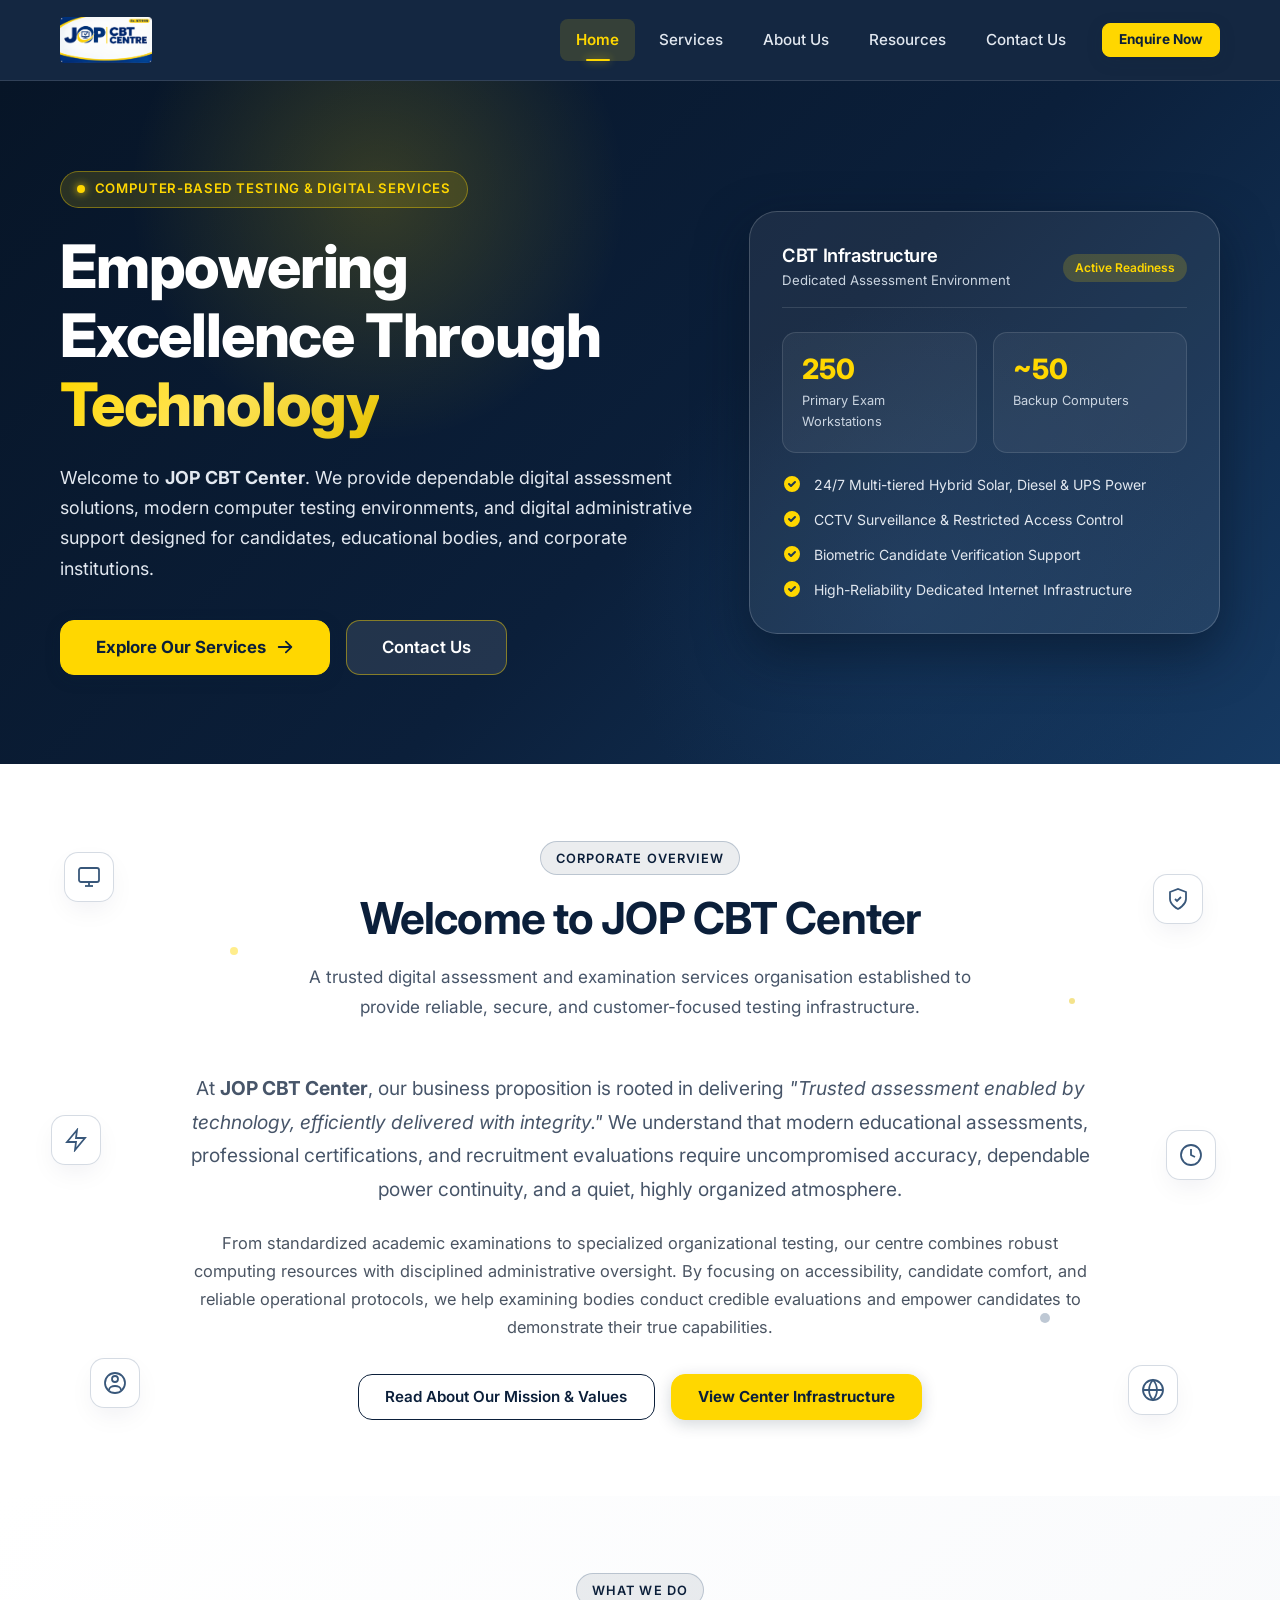
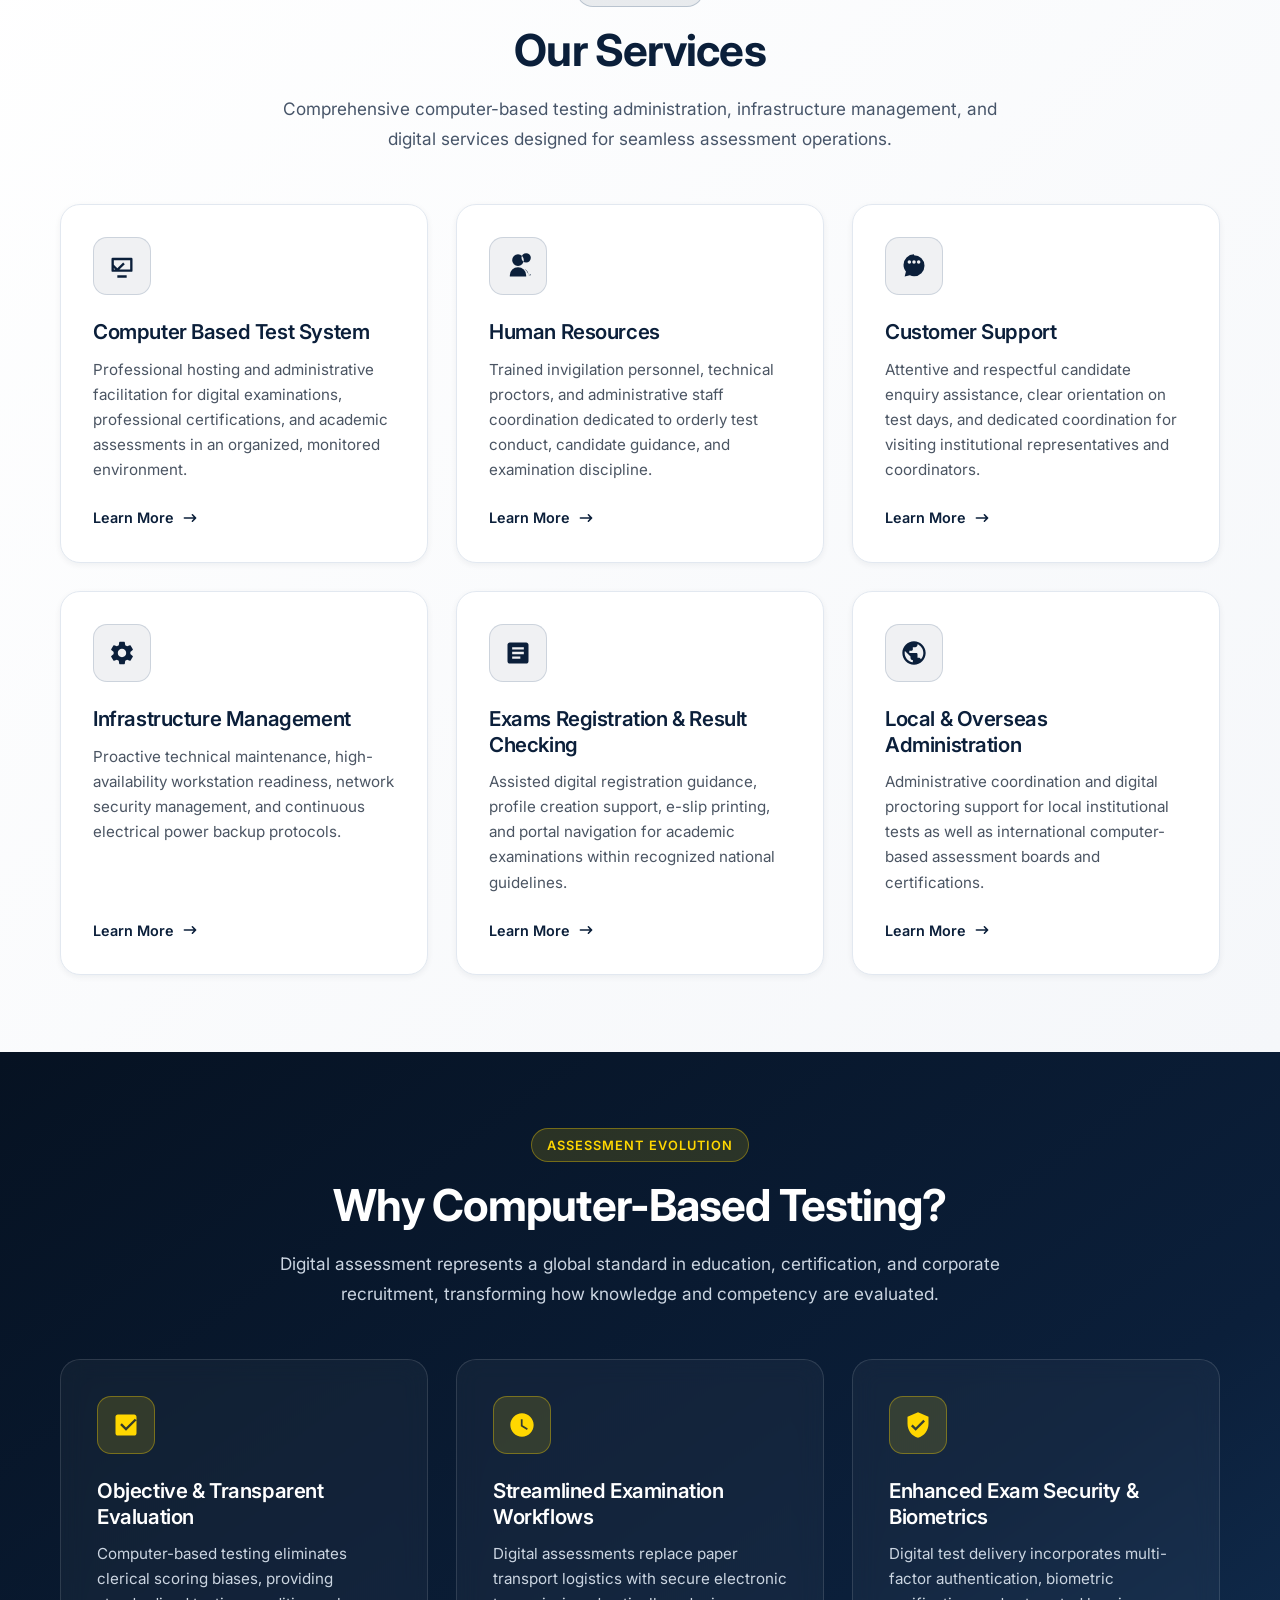
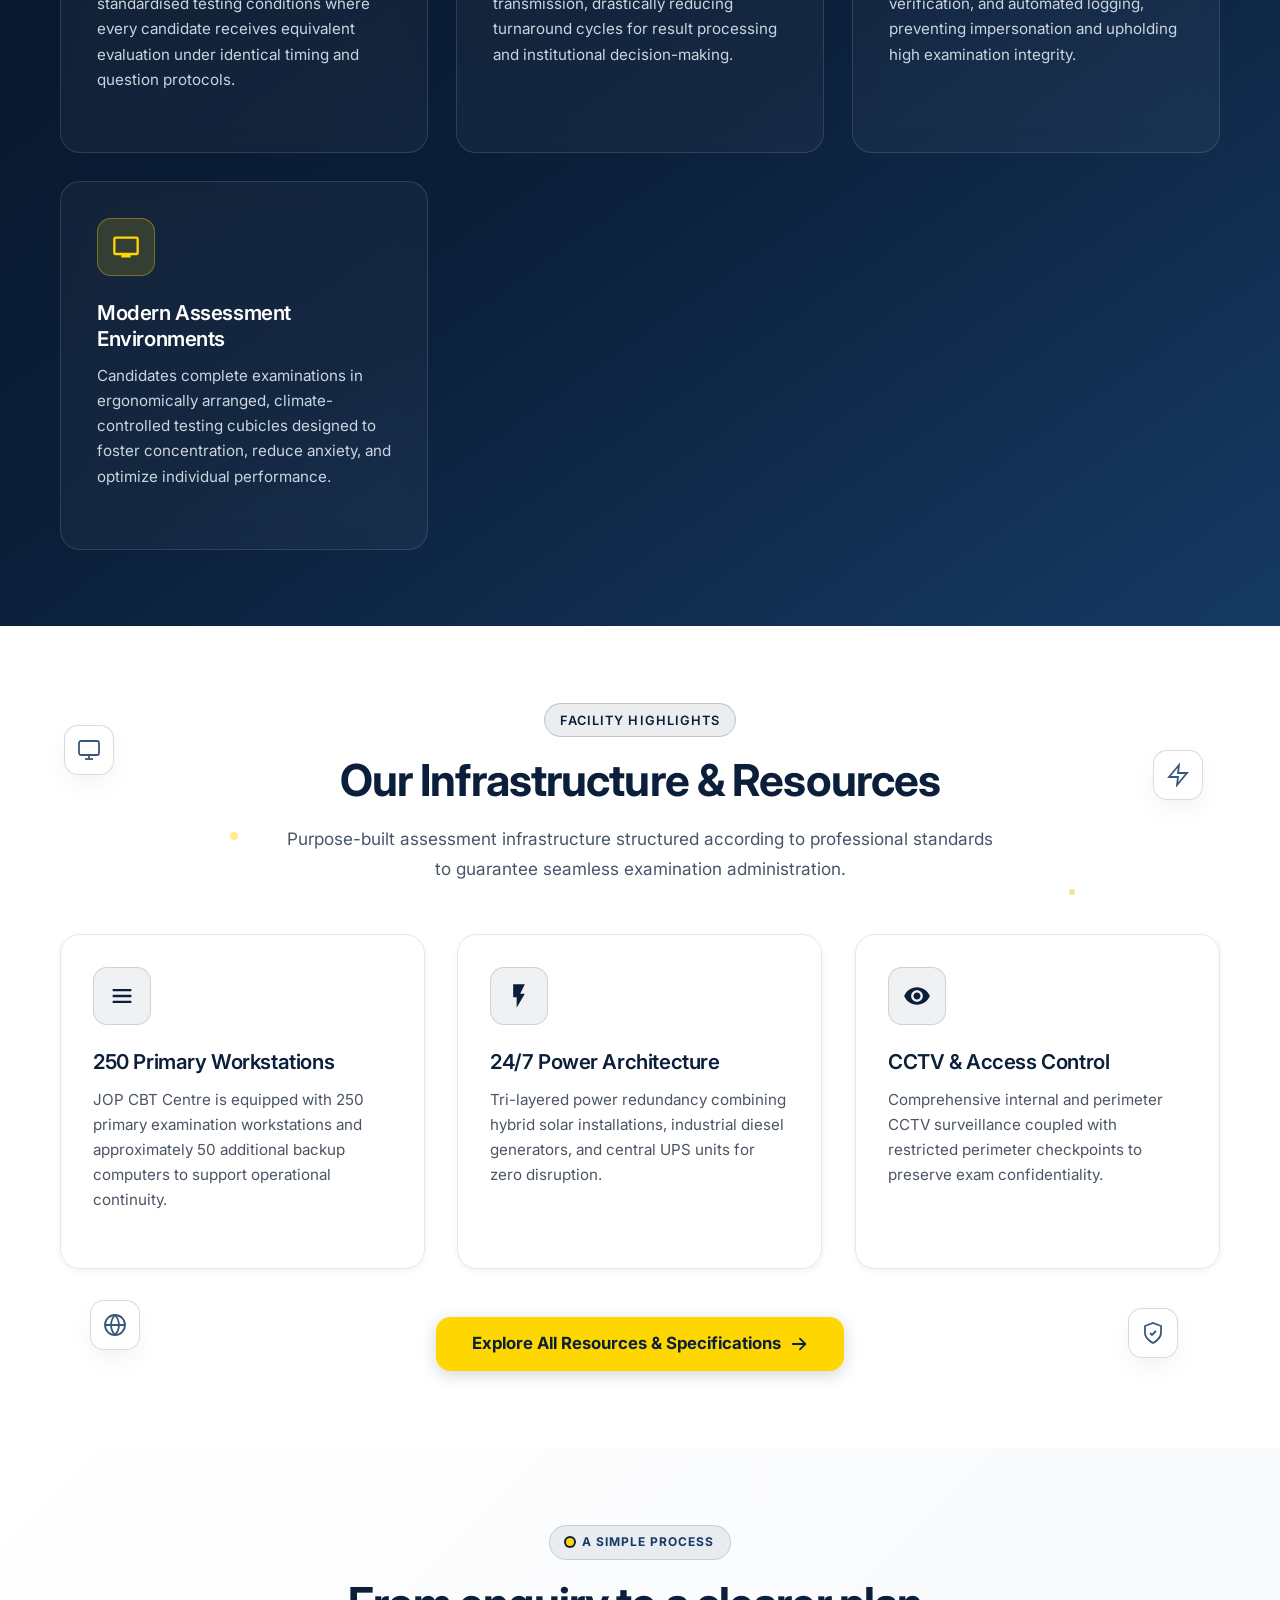
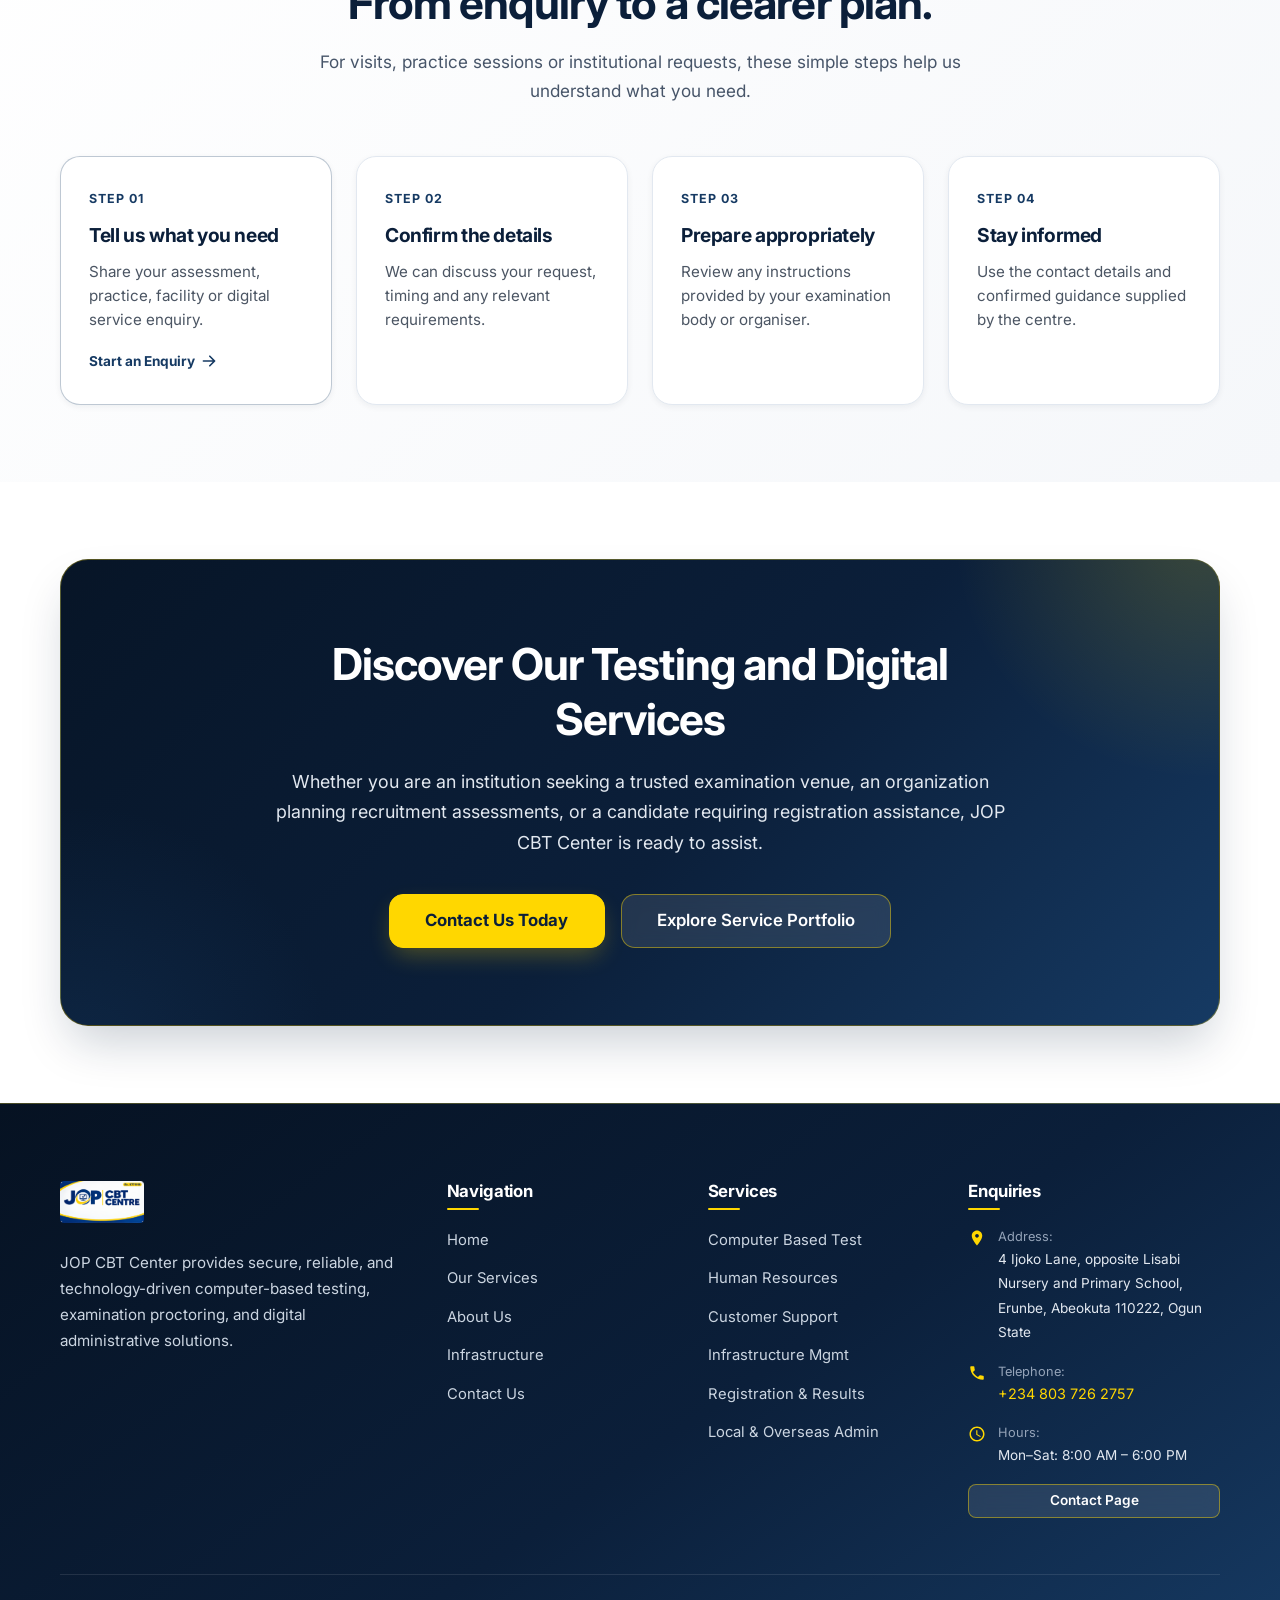
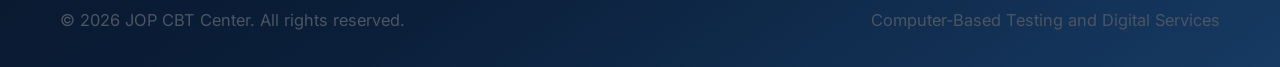
==== commit b4ce9f71: "Second Commit" ====
--- a/index.html
+++ b/index.html
@@ -6,7 +6,7 @@
   <title>JOP CBT Center — Computer-Based Testing & Digital Services</title>
   <meta name="description" content="JOP CBT Center provides modern computer-based testing, digital assessment administration, and technology services in an organised and secure environment.">
   <meta name="keywords" content="JOP CBT Center, Computer-Based Testing, CBT Centre, Digital Services, Examination Registration, CBT Infrastructure">
-  <meta name="theme-color" content="#1E1008">
+  <meta name="theme-color" content="#0B1F3A">
 
   <!-- Open Graph Metadata -->
   <meta property="og:title" content="JOP CBT Center — Computer-Based Testing & Digital Services">
@@ -115,11 +115,11 @@
               <div class="hero-stat-row">
                 <div class="hero-stat-box">
                   <div class="hero-stat-number">250</div>
-                  <div class="hero-stat-label">CBT Seater Capacity</div>
+                  <div class="hero-stat-label">Primary Exam Workstations</div>
                 </div>
                 <div class="hero-stat-box">
-                  <div class="hero-stat-number">24/7</div>
-                  <div class="hero-stat-label">Power Architecture</div>
+                  <div class="hero-stat-number">~50</div>
+                  <div class="hero-stat-label">Backup Computers</div>
                 </div>
               </div>
 
@@ -128,7 +128,7 @@
                   <svg class="hero-feature-icon" viewBox="0 0 20 20" fill="currentColor" aria-hidden="true">
                     <path fill-rule="evenodd" d="M10 18a8 8 0 100-16 8 8 0 000 16zm3.707-9.293a1 1 0 00-1.414-1.414L9 10.586 7.707 9.293a1 1 0 00-1.414 1.414l2 2a1 1 0 001.414 0l4-4z" clip-rule="evenodd" />
                   </svg>
-                  <span>Multi-tiered Hybrid Solar, Diesel &amp; UPS Power</span>
+                  <span>24/7 Multi-tiered Hybrid Solar, Diesel &amp; UPS Power</span>
                 </div>
                 <div class="hero-feature-item">
                   <svg class="hero-feature-icon" viewBox="0 0 20 20" fill="currentColor" aria-hidden="true">
@@ -431,7 +431,7 @@
       <!-- Interactive Floating Tech Elements & Ambient Cursor Spotlight -->
       <div class="ambient-cursor-spotlight" aria-hidden="true"></div>
       <div class="floating-tech-backdrop" aria-hidden="true">
-        <div class="floating-icon-item icon-pos-1" data-parallax="0.04" title="250 Workstations">
+        <div class="floating-icon-item icon-pos-1" data-parallax="0.04" title="250 Primary Examination Workstations">
           <svg viewBox="0 0 24 24" fill="none" stroke="currentColor" stroke-width="1.8">
             <rect x="2" y="3" width="20" height="14" rx="2"/>
             <line x1="8" y1="21" x2="16" y2="21"/>
@@ -469,16 +469,16 @@
         </div>
 
         <div class="cards-grid-3">
-          <!-- 250-Seater Capacity -->
+          <!-- 250 Primary Workstations & Backup Computers -->
           <div class="card reveal-on-scroll">
             <div class="card-icon-wrapper" aria-hidden="true">
               <svg viewBox="0 0 24 24" fill="currentColor">
                 <path d="M4 6h16v2H4zm0 5h16v2H4zm0 5h16v2H4z"/>
               </svg>
             </div>
-            <h3 class="card-title">250-Seater CBT Hall</h3>
-            <p class="card-description">
-              A spacious testing facility featuring 250 dedicated candidate stations partitioned for privacy and equipped with reliable computing hardware.
+            <h3 class="card-title">250 Primary Workstations</h3>
+            <p class="card-description">
+              JOP CBT Centre is equipped with 250 primary examination workstations and approximately 50 additional backup computers to support operational continuity.
             </p>
           </div>
 
@@ -521,9 +521,77 @@
     </section>
 
     <!-- ======================================================================
+         4-STEP ENQUIRY PROCESS SECTION
+         ====================================================================== -->
+    <section class="section section-light" aria-labelledby="process-heading">
+      <div class="container">
+        <div class="section-header reveal-on-scroll">
+          <div class="process-badge">
+            <span class="process-badge-dot" aria-hidden="true"></span>
+            <span>A SIMPLE PROCESS</span>
+          </div>
+          <h2 id="process-heading" class="section-title">From enquiry to a clearer plan.</h2>
+          <p class="section-description">
+            For visits, practice sessions or institutional requests, these simple steps help us understand what you need.
+          </p>
+        </div>
+
+        <div class="process-steps-grid">
+          <!-- Step 01 (Interactive -> Opens Quick Enquiry Modal) -->
+          <div
+            class="process-step-card process-step-card--interactive reveal-on-scroll"
+            data-open-enquiry-modal
+            role="button"
+            tabindex="0"
+            aria-label="Step 01: Tell us what you need — Click to open the WhatsApp enquiry form"
+          >
+            <span class="process-step-number">STEP 01</span>
+            <h3 class="process-step-title">Tell us what you need</h3>
+            <p class="process-step-desc">
+              Share your assessment, practice, facility or digital service enquiry.
+            </p>
+            <span class="process-step-action" aria-hidden="true">
+              Start an Enquiry
+              <svg viewBox="0 0 20 20" fill="currentColor">
+                <path fill-rule="evenodd" d="M10.293 3.293a1 1 0 011.414 0l6 6a1 1 0 010 1.414l-6 6a1 1 0 01-1.414-1.414L14.586 11H3a1 1 0 110-2h11.586l-4.293-4.293a1 1 0 010-1.414z" clip-rule="evenodd" />
+              </svg>
+            </span>
+          </div>
+
+          <!-- Step 02 -->
+          <div class="process-step-card reveal-on-scroll">
+            <span class="process-step-number">STEP 02</span>
+            <h3 class="process-step-title">Confirm the details</h3>
+            <p class="process-step-desc">
+              We can discuss your request, timing and any relevant requirements.
+            </p>
+          </div>
+
+          <!-- Step 03 -->
+          <div class="process-step-card reveal-on-scroll">
+            <span class="process-step-number">STEP 03</span>
+            <h3 class="process-step-title">Prepare appropriately</h3>
+            <p class="process-step-desc">
+              Review any instructions provided by your examination body or organiser.
+            </p>
+          </div>
+
+          <!-- Step 04 -->
+          <div class="process-step-card reveal-on-scroll">
+            <span class="process-step-number">STEP 04</span>
+            <h3 class="process-step-title">Stay informed</h3>
+            <p class="process-step-desc">
+              Use the contact details and confirmed guidance supplied by the centre.
+            </p>
+          </div>
+        </div>
+      </div>
+    </section>
+
+    <!-- ======================================================================
          GLOBAL CALL-TO-ACTION SECTION
          ====================================================================== -->
-    <section class="section section-light" aria-labelledby="cta-heading">
+    <section class="section section-white" aria-labelledby="cta-heading">
       <div class="container">
         <div class="cta-banner reveal-on-scroll">
           <div class="cta-content">
--- a/css/style.css
+++ b/css/style.css
@@ -8,105 +8,103 @@
    -------------------------------------------------------------------------- */
 :root {
   /* ==========================================================================
-     BRAND GRADIENT DEFINITIONS (RICH MOCHA & GOLDEN CARAMEL)
+     CORE BRAND PALETTE (NAVY BLUE & YELLOW)
      ========================================================================== */
-  /* Primary: Midnight Espresso -> Roasted Walnut -> Glowing Amber Copper */
-  --grad-primary: linear-gradient(135deg, #180D07 0%, #442415 52%, #C2642E 100%);
-  /* Secondary: Deep Mocha -> Warm Chestnut -> Luminous Caramel */
-  --grad-secondary: linear-gradient(120deg, #24140B 0%, #6E3B20 58%, #D97706 100%);
-  /* Accent: Golden Honey -> Rich Terracotta */
-  --grad-accent: linear-gradient(135deg, #E0853D 0%, #944C21 100%);
-  /* Light Section: Soft Alabaster Linen -> Warm Oat / Milk Latte */
-  --grad-light-section: linear-gradient(135deg, #FDFBF7 0%, #F5EFE6 100%);
-  /* Dark Section: Midnight Espresso -> Roasted Mocha -> Deep Walnut */
-  --grad-dark-premium: linear-gradient(145deg, #120905 0%, #22120A 55%, #3D2012 100%);
+  --color-navy-primary: #0B1F3A;
+  --color-navy-secondary: #163A63;
+  --color-yellow-primary: #FFD700;
+  --color-yellow-hover: #E6C200;
+  --color-white: #FFFFFF;
+  --color-bg-light: #F5F7FA;
+  --color-text-dark: #1F2937;
+
+  /* ==========================================================================
+     BRAND GRADIENT DEFINITIONS (NAVY BLUE & YELLOW)
+     ========================================================================== */
+  /* Primary: Deep Navy -> Primary Navy Blue -> Secondary Navy Blue */
+  --grad-primary: linear-gradient(135deg, #071527 0%, #0B1F3A 55%, #163A63 100%);
+  /* Secondary: Primary Navy Blue -> Secondary Navy Blue -> Royal Navy */
+  --grad-secondary: linear-gradient(120deg, #0B1F3A 0%, #163A63 60%, #1E4D82 100%);
+  /* Accent: Primary Yellow -> Yellow Hover */
+  --grad-accent: linear-gradient(135deg, #FFD700 0%, #E6C200 100%);
+  /* Light Section: Crisp White -> Light Background */
+  --grad-light-section: linear-gradient(135deg, #FFFFFF 0%, #F5F7FA 100%);
+  /* Dark Section: Deepest Navy -> Primary Navy -> Secondary Navy */
+  --grad-dark-premium: linear-gradient(145deg, #061222 0%, #0B1F3A 55%, #163A63 100%);
 
   /* Additional Cohesive Gradient Accents */
-  --grad-card-border: linear-gradient(135deg, rgba(200, 109, 54, 0.45), rgba(110, 59, 32, 0.12));
-  --grad-glow: radial-gradient(circle at 50% 50%, rgba(224, 133, 61, 0.22) 0%, rgba(24, 13, 7, 0) 70%);
-  --grad-gold-accent: linear-gradient(135deg, #F59E0B 0%, #B45309 100%);
+  --grad-card-border: linear-gradient(135deg, rgba(255, 215, 0, 0.45), rgba(22, 58, 99, 0.15));
+  --grad-glow: radial-gradient(circle at 50% 50%, rgba(255, 215, 0, 0.18) 0%, rgba(11, 31, 58, 0) 70%);
+  --grad-gold-accent: linear-gradient(135deg, #FFD700 0%, #E6C200 100%);
 
   /* ==========================================================================
-     SOLID BRAND COLOR REFERENCES (BROWN FAMILY & DERIVATIVES)
+     SOLID BRAND COLOR REFERENCES (NAVY BLUE & YELLOW FAMILY)
      ========================================================================== */
-  /* Deep Espresso & Mocha Anchors (Primary Brand Dark) */
-  --color-espresso-950: #120905;
-  --color-espresso-900: #1E1008;
-  --color-espresso-800: #2E180D;
-  --color-espresso-700: #442415;
-
-  /* Primary Warm Chestnut & Saddle Browns */
-  --color-brown-700: #572E1A;
-  --color-brown-600: #733D23;
-  --color-brown-500: #944C21;
-  --color-brown-400: #B25D2B;
-
-  /* Glowing Caramel, Amber & Copper Accents */
-  --color-caramel-500: #C2642E;
-  --color-caramel-400: #E0853D;
-  --color-amber-500: #D97706;
-  --color-amber-400: #F59E0B;
-  --color-copper-500: #B45309;
-  --color-copper-400: #E87A3E;
+  --color-navy-950: #061222;
+  --color-navy-900: #0B1F3A;
+  --color-navy-800: #112C50;
+  --color-navy-700: #163A63;
+
+  --color-blue-700: #0B1F3A;
+  --color-blue-600: #0B1F3A;
+  --color-blue-500: #163A63;
+  --color-blue-400: #25548A;
+
+  /* Yellow & Gold Accents */
+  --color-caramel-500: #E6C200;
+  --color-caramel-400: #FFD700;
+  --color-amber-500: #E6C200;
+  --color-amber-400: #FFD700;
+  --color-copper-500: #D4AF00;
+  --color-copper-400: #FFD700;
 
   /* Aliases for Full Compatibility Across Existing Markup */
-  --color-navy-950: var(--color-espresso-950);
-  --color-navy-900: var(--color-espresso-900);
-  --color-navy-800: var(--color-espresso-800);
-  --color-navy-700: var(--color-espresso-700);
-
-  --color-blue-600: var(--color-brown-600);
-  --color-blue-500: var(--color-brown-500);
-
-  --color-cyan-500: var(--color-caramel-500);
-  --color-cyan-400: var(--color-caramel-400);
-  --color-teal-500: var(--color-copper-500);
-  --color-teal-700: var(--color-brown-700);
+  --color-espresso-950: var(--color-navy-950);
+  --color-espresso-900: var(--color-navy-900);
+  --color-espresso-800: var(--color-navy-800);
+  --color-espresso-700: var(--color-navy-700);
+
+  --color-brown-700: var(--color-navy-900);
+  --color-brown-600: var(--color-navy-700);
+  --color-brown-500: var(--color-navy-700);
+  --color-brown-400: var(--color-blue-400);
+
+  --color-cyan-500: #163A63;
+  --color-cyan-400: var(--color-yellow-primary);
+  --color-teal-500: var(--color-yellow-hover);
+  --color-teal-700: var(--color-navy-secondary);
 
   /* ==========================================================================
-     NEUTRAL & WARM LINEN / CREAM SURFACES (Replaces Cool Slate)
+     NEUTRAL & COOL SLATE SURFACES
      ========================================================================== */
-  --color-white: #FFFFFF;
-  --color-cream-50: #FDFBF7;
-  --color-cream-100: #F8F4EE;
-  --color-cream-200: #EFE8DE;
-  --color-cream-300: #DFD5C6;
-  --color-cream-400: #C2B4A3;
-  --color-cream-500: #9E8C7A;
-  --color-cream-600: #756454;
-  --color-cream-700: #54463A;
-  --color-cream-800: #382D24;
-  --color-cream-900: #221A14;
-
-  /* Slate Aliases Mapped to Warm Linen & Roast Tones */
-  --color-slate-50: var(--color-cream-50);
-  --color-slate-100: var(--color-cream-100);
-  --color-slate-200: var(--color-cream-200);
-  --color-slate-300: var(--color-cream-300);
-  --color-slate-400: var(--color-cream-400);
-  --color-slate-500: var(--color-cream-500);
-  --color-slate-600: var(--color-cream-600);
-  --color-slate-700: var(--color-cream-700);
-  --color-slate-800: var(--color-cream-800);
-  --color-slate-900: var(--color-cream-900);
+  --color-slate-50: #F5F7FA;
+  --color-slate-100: #EEF2F6;
+  --color-slate-200: #E2E8F0;
+  --color-slate-300: #CBD5E1;
+  --color-slate-400: #94A3B8;
+  --color-slate-500: #64748B;
+  --color-slate-600: #475569;
+  --color-slate-700: #334155;
+  --color-slate-800: #1F2937;
+  --color-slate-900: #0F172A;
 
   /* Semantic UI Colors */
-  --color-text-main: #22120A;
-  --color-text-muted: #6B5546;
-  --color-text-light: #9E8C7A;
+  --color-text-main: #1F2937;
+  --color-text-muted: #4B5563;
+  --color-text-light: #6B7280;
   --color-text-white: #FFFFFF;
-  --color-border: #E8DFD3;
+  --color-border: #E2E8F0;
   --color-border-light: rgba(255, 255, 255, 0.18);
-  --color-bg-page: #FAF7F2;
-  --color-bg-subtle: #F4EFE7;
+  --color-bg-page: #F5F7FA;
+  --color-bg-subtle: #FFFFFF;
   --color-bg-card: #FFFFFF;
 
-  /* Earthy-tinted Functional / Status Colors */
-  --color-status-progress-bg: #FEF3C7;
-  --color-status-progress-text: #92400E;
-  --color-status-progress-border: #FCD34D;
-  --color-success: #2D6A4F;
-  --color-error: #9E2A2B;
+  /* Functional / Status Colors */
+  --color-status-progress-bg: #FFFDF0;
+  --color-status-progress-text: #0B1F3A;
+  --color-status-progress-border: #E6C200;
+  --color-success: #15803D;
+  --color-error: #B91C1C;
 
   /* Typography */
   --font-family: 'Inter', -apple-system, BlinkMacSystemFont, 'Segoe UI', Roboto, Helvetica, Arial, sans-serif;
@@ -127,13 +125,13 @@
   --border-radius-xl: 28px;
   --border-radius-full: 9999px;
 
-  /* Warm Espresso & Amber Shadows */
-  --shadow-xs: 0 1px 2px rgba(34, 18, 10, 0.05);
-  --shadow-sm: 0 2px 6px rgba(34, 18, 10, 0.06);
-  --shadow-md: 0 8px 24px -4px rgba(34, 18, 10, 0.08);
-  --shadow-lg: 0 16px 36px -6px rgba(34, 18, 10, 0.12);
-  --shadow-xl: 0 24px 48px -10px rgba(24, 13, 7, 0.22);
-  --shadow-gradient: 0 10px 25px -5px rgba(194, 100, 46, 0.35);
+  /* Navy & Yellow Shadows */
+  --shadow-xs: 0 1px 2px rgba(11, 31, 58, 0.05);
+  --shadow-sm: 0 2px 6px rgba(11, 31, 58, 0.06);
+  --shadow-md: 0 8px 24px -4px rgba(11, 31, 58, 0.08);
+  --shadow-lg: 0 16px 36px -6px rgba(11, 31, 58, 0.12);
+  --shadow-xl: 0 24px 48px -10px rgba(11, 31, 58, 0.22);
+  --shadow-gradient: 0 10px 25px -5px rgba(255, 215, 0, 0.3);
 
   /* Transitions */
   --transition-fast: 0.15s ease-in-out;
@@ -197,7 +195,7 @@
 }
 
 :focus-visible {
-  outline: 3px solid var(--color-cyan-500);
+  outline: 3px solid var(--color-yellow-hover);
   outline-offset: 3px;
 }
 
@@ -257,7 +255,7 @@
 }
 
 .text-gradient-cyan {
-  background: linear-gradient(135deg, #F59E0B 0%, #E0853D 100%);
+  background: linear-gradient(135deg, #FFD700 0%, #FFE55C 50%, #E6C200 100%);
   -webkit-background-clip: text;
   background-clip: text;
   -webkit-text-fill-color: transparent;
@@ -291,6 +289,10 @@
   position: relative;
 }
 
+section[id] {
+  scroll-margin-top: 100px;
+}
+
 .section-light {
   background: var(--grad-light-section);
 }
@@ -337,15 +339,15 @@
   letter-spacing: 0.08em;
   border-radius: var(--border-radius-full);
   margin-bottom: 1rem;
-  background: rgba(148, 76, 33, 0.08);
-  color: var(--color-blue-500);
-  border: 1px solid rgba(148, 76, 33, 0.2);
+  background: rgba(11, 31, 58, 0.08);
+  color: var(--color-navy-primary);
+  border: 1px solid rgba(22, 58, 99, 0.22);
 }
 
 .section-dark .section-tag {
-  background: rgba(224, 133, 61, 0.15);
-  color: var(--color-cyan-400);
-  border-color: rgba(224, 133, 61, 0.35);
+  background: rgba(255, 215, 0, 0.14);
+  color: var(--color-yellow-primary);
+  border-color: rgba(255, 215, 0, 0.35);
 }
 
 .section-title {
@@ -359,6 +361,26 @@
 
 .section-dark .section-description {
   color: var(--color-slate-300);
+}
+
+/* Service Detail Responsive Grid (Services Page) */
+.service-detail-grid {
+  display: grid;
+  grid-template-columns: 1fr 1.15fr;
+  gap: clamp(2rem, 4vw, 4rem);
+  align-items: center;
+}
+
+.service-detail-grid--reverse {
+  grid-template-columns: 1.15fr 1fr;
+}
+
+.service-detail-grid--reverse .service-detail-copy {
+  order: 2;
+}
+
+.service-detail-grid--reverse .service-detail-box {
+  order: 1;
 }
 
 /* --------------------------------------------------------------------------
@@ -381,7 +403,7 @@
   width: 500px;
   height: 500px;
   transform: translate(-50%, -50%);
-  background: radial-gradient(circle, rgba(224, 133, 61, 0.08) 0%, rgba(244, 239, 231, 0) 70%);
+  background: radial-gradient(circle, rgba(255, 215, 0, 0.1) 0%, rgba(245, 247, 250, 0) 70%);
   border-radius: 50%;
   pointer-events: none;
   z-index: 1;
@@ -406,10 +428,10 @@
   width: 50px;
   height: 50px;
   border-radius: 14px;
-  background: rgba(253, 251, 247, 0.82);
-  border: 1px solid rgba(194, 100, 46, 0.22);
-  color: var(--color-caramel-500);
-  box-shadow: 0 10px 28px -6px rgba(34, 18, 10, 0.07);
+  background: rgba(255, 255, 255, 0.9);
+  border: 1px solid rgba(22, 58, 99, 0.18);
+  color: var(--color-navy-secondary);
+  box-shadow: 0 10px 28px -6px rgba(11, 31, 58, 0.08);
   backdrop-filter: blur(8px);
   -webkit-backdrop-filter: blur(8px);
   transition: transform 0.2s cubic-bezier(0.16, 1, 0.3, 1), box-shadow 0.3s ease;
@@ -471,8 +493,8 @@
   left: 18%;
   width: 8px;
   height: 8px;
-  background: var(--color-caramel-400);
-  opacity: 0.35;
+  background: var(--color-yellow-primary);
+  opacity: 0.45;
   animation: pulseDotSoft 4s ease-in-out infinite alternate;
 }
 
@@ -481,7 +503,7 @@
   right: 18%;
   width: 10px;
   height: 10px;
-  background: var(--color-brown-500);
+  background: var(--color-navy-secondary);
   opacity: 0.28;
   animation: pulseDotSoft 5s ease-in-out infinite alternate 1s;
 }
@@ -491,8 +513,8 @@
   right: 16%;
   width: 6px;
   height: 6px;
-  background: var(--color-amber-400);
-  opacity: 0.4;
+  background: var(--color-yellow-hover);
+  opacity: 0.45;
   animation: pulseDotSoft 3.5s ease-in-out infinite alternate 0.5s;
 }
 
@@ -547,23 +569,85 @@
 /* --------------------------------------------------------------------------
    5. HEADER & NAVIGATION BAR
    -------------------------------------------------------------------------- */
+@keyframes headerSlideDown {
+  0% {
+    opacity: 0;
+    transform: translateY(-14px);
+  }
+  100% {
+    opacity: 1;
+    transform: translateY(0);
+  }
+}
+
+@keyframes navItemEntrance {
+  0% {
+    opacity: 0;
+    transform: translateY(-10px);
+  }
+  100% {
+    opacity: 1;
+    transform: translateY(0);
+  }
+}
+
+@keyframes navCtaShimmer {
+  0%, 65% {
+    transform: translateX(-140%) skewX(-22deg);
+  }
+  100% {
+    transform: translateX(240%) skewX(-22deg);
+  }
+}
+
+@keyframes navCtaHaloPulse {
+  0%, 100% {
+    box-shadow: 0 4px 16px rgba(11, 31, 58, 0.22), 0 0 0 0 rgba(255, 215, 0, 0.45);
+  }
+  50% {
+    box-shadow: 0 6px 22px rgba(255, 215, 0, 0.28), 0 0 0 6px rgba(255, 215, 0, 0);
+  }
+}
+
 .site-header {
   position: sticky;
   top: 0;
   left: 0;
   width: 100%;
   z-index: 1000;
-  background: rgba(24, 13, 7, 0.94);
+  background: rgba(11, 31, 58, 0.96);
   backdrop-filter: blur(14px);
   -webkit-backdrop-filter: blur(14px);
-  border-bottom: 1px solid rgba(255, 255, 255, 0.1);
-  transition: all var(--transition-normal);
+  border-bottom: 1px solid rgba(255, 255, 255, 0.12);
+  transition: background-color 0.35s cubic-bezier(0.16, 1, 0.3, 1),
+              box-shadow 0.35s cubic-bezier(0.16, 1, 0.3, 1),
+              border-color 0.35s cubic-bezier(0.16, 1, 0.3, 1);
+  animation: headerSlideDown 0.55s cubic-bezier(0.16, 1, 0.3, 1) both;
+}
+
+.site-header::after {
+  content: '';
+  position: absolute;
+  bottom: -1px;
+  left: 0;
+  width: 100%;
+  height: 1px;
+  background: linear-gradient(90deg, transparent 0%, rgba(255, 215, 0, 0.65) 50%, transparent 100%);
+  opacity: 0;
+  transform: scaleX(0.4);
+  transition: opacity 0.4s ease, transform 0.5s cubic-bezier(0.16, 1, 0.3, 1);
+  pointer-events: none;
 }
 
 .site-header.scrolled {
-  background: rgba(18, 9, 5, 0.98);
-  box-shadow: 0 10px 30px -10px rgba(18, 9, 5, 0.6);
-  border-bottom-color: rgba(224, 133, 61, 0.3);
+  background: rgba(6, 18, 34, 0.98);
+  box-shadow: 0 12px 32px -10px rgba(6, 18, 34, 0.68);
+  border-bottom-color: rgba(255, 215, 0, 0.28);
+}
+
+.site-header.scrolled::after {
+  opacity: 1;
+  transform: scaleX(1);
 }
 
 .nav-container {
@@ -575,6 +659,11 @@
   max-width: var(--container-max-width);
   margin: 0 auto;
   padding: 0 var(--section-padding-x);
+  transition: height 0.32s cubic-bezier(0.16, 1, 0.3, 1);
+}
+
+.site-header.scrolled .nav-container {
+  height: 68px;
 }
 
 /* Brand Logo (Image-based logo) */
@@ -585,6 +674,13 @@
   cursor: pointer;
   user-select: none;
   flex-shrink: 0;
+  transition: transform 0.3s cubic-bezier(0.22, 1, 0.36, 1), filter 0.3s ease;
+  animation: navItemEntrance 0.55s cubic-bezier(0.16, 1, 0.3, 1) 0.06s both;
+}
+
+.brand-logo:hover {
+  transform: translateY(-2px) scale(1.03);
+  filter: drop-shadow(0 6px 14px rgba(255, 215, 0, 0.22));
 }
 
 .brand-logo-img {
@@ -593,6 +689,11 @@
   display: block;
   object-fit: contain;
   border-radius: 4px;
+  transition: height 0.32s cubic-bezier(0.16, 1, 0.3, 1);
+}
+
+.site-header.scrolled .brand-logo-img {
+  height: 40px;
 }
 
 .site-footer .brand-logo-img {
@@ -604,6 +705,54 @@
   display: flex;
   align-items: center;
   gap: 0.5rem;
+  position: relative;
+}
+
+.desktop-nav > .nav-link:nth-child(1) { animation: navItemEntrance 0.5s cubic-bezier(0.16, 1, 0.3, 1) 0.10s both; }
+.desktop-nav > .nav-link:nth-child(2) { animation: navItemEntrance 0.5s cubic-bezier(0.16, 1, 0.3, 1) 0.15s both; }
+.desktop-nav > .nav-link:nth-child(3) { animation: navItemEntrance 0.5s cubic-bezier(0.16, 1, 0.3, 1) 0.20s both; }
+.desktop-nav > .nav-link:nth-child(4) { animation: navItemEntrance 0.5s cubic-bezier(0.16, 1, 0.3, 1) 0.25s both; }
+.desktop-nav > .nav-link:nth-child(5) { animation: navItemEntrance 0.5s cubic-bezier(0.16, 1, 0.3, 1) 0.30s both; }
+.desktop-nav > .nav-cta { animation: navItemEntrance 0.55s cubic-bezier(0.16, 1, 0.3, 1) 0.36s both; }
+
+/* Magnetic Sliding Indicator (Pill + Expanding Bottom Yellow Bar) */
+.nav-sliding-indicator {
+  position: absolute;
+  top: 0;
+  left: 0;
+  height: 100%;
+  width: 0;
+  border-radius: var(--border-radius-sm);
+  background: rgba(255, 215, 0, 0.14);
+  pointer-events: none;
+  z-index: 0;
+  opacity: 0;
+  transition: transform 0.34s cubic-bezier(0.22, 1, 0.36, 1),
+              width 0.34s cubic-bezier(0.22, 1, 0.36, 1),
+              opacity 0.25s ease,
+              background-color 0.25s ease;
+}
+
+.nav-sliding-indicator::after {
+  content: '';
+  position: absolute;
+  bottom: 0;
+  left: 50%;
+  transform: translateX(-50%);
+  width: 24px;
+  height: 2.5px;
+  background: var(--color-yellow-primary);
+  border-radius: var(--border-radius-full);
+  box-shadow: 0 0 8px rgba(255, 215, 0, 0.65);
+  transition: width 0.32s cubic-bezier(0.22, 1, 0.36, 1);
+}
+
+.desktop-nav.is-hovering-nav .nav-sliding-indicator {
+  background: rgba(255, 215, 0, 0.18);
+}
+
+.desktop-nav.is-hovering-nav .nav-sliding-indicator::after {
+  width: 55%;
 }
 
 .nav-link {
@@ -613,18 +762,20 @@
   padding: 0.55rem 1rem;
   border-radius: var(--border-radius-sm);
   position: relative;
-  transition: all var(--transition-fast);
+  z-index: 1;
+  transition: color 0.22s ease, transform 0.22s cubic-bezier(0.22, 1, 0.36, 1), background-color 0.22s ease;
 }
 
 .nav-link:hover {
-  color: var(--color-white);
+  color: var(--color-yellow-primary);
   background: rgba(255, 255, 255, 0.08);
+  transform: translateY(-1px);
 }
 
 .nav-link.active {
-  color: var(--color-cyan-400);
+  color: var(--color-yellow-primary);
   font-weight: var(--font-weight-semibold);
-  background: rgba(224, 133, 61, 0.14);
+  background: rgba(255, 215, 0, 0.14);
 }
 
 .nav-link.active::after {
@@ -635,19 +786,61 @@
   transform: translateX(-50%);
   width: 20px;
   height: 2px;
-  background: var(--color-cyan-400);
+  background: var(--color-yellow-primary);
   border-radius: var(--border-radius-full);
+}
+
+/* When magnetic indicator is active on desktop, delegate pill + bar to the sliding indicator */
+.desktop-nav.has-sliding-indicator .nav-link:hover,
+.desktop-nav.has-sliding-indicator .nav-link.active {
+  background: transparent;
+}
+
+.desktop-nav.has-sliding-indicator .nav-link.active::after {
+  display: none;
 }
 
 .nav-cta {
   margin-left: 0.75rem;
+  position: relative;
+  z-index: 1;
+}
+
+/* Enquire Now Button Shimmer & Golden Halo Pulse */
+.nav-cta .btn {
+  position: relative;
+  overflow: hidden;
+  animation: navCtaHaloPulse 3.2s infinite ease-in-out;
+}
+
+.nav-cta .btn::before {
+  content: '';
+  position: absolute;
+  top: 0;
+  left: 0;
+  width: 45%;
+  height: 100%;
+  background: linear-gradient(
+    90deg,
+    rgba(255, 255, 255, 0) 0%,
+    rgba(255, 255, 255, 0.55) 50%,
+    rgba(255, 255, 255, 0) 100%
+  );
+  transform: translateX(-140%) skewX(-22deg);
+  animation: navCtaShimmer 4.5s infinite ease-in-out 1.2s;
+  pointer-events: none;
+}
+
+.nav-cta .btn:hover {
+  transform: translateY(-2px) scale(1.03);
+  box-shadow: 0 8px 24px rgba(255, 215, 0, 0.38);
 }
 
 /* Mobile Menu Button */
 .mobile-menu-toggle {
   display: none;
   background: transparent;
-  border: 1px solid rgba(255, 255, 255, 0.15);
+  border: 1px solid rgba(255, 255, 255, 0.2);
   border-radius: var(--border-radius-sm);
   padding: 0.5rem;
   cursor: pointer;
@@ -657,7 +850,8 @@
 
 .mobile-menu-toggle:hover {
   background: rgba(255, 255, 255, 0.1);
-  border-color: var(--color-cyan-400);
+  border-color: var(--color-yellow-primary);
+  color: var(--color-yellow-primary);
 }
 
 .mobile-menu-toggle svg {
@@ -673,7 +867,7 @@
   left: 0;
   width: 100%;
   height: calc(100vh - 80px);
-  background: rgba(18, 9, 5, 0.98);
+  background: rgba(11, 31, 58, 0.98);
   backdrop-filter: blur(20px);
   -webkit-backdrop-filter: blur(20px);
   padding: 2rem var(--section-padding-x);
@@ -681,7 +875,7 @@
   gap: 1rem;
   overflow-y: auto;
   z-index: 999;
-  border-top: 1px solid rgba(255, 255, 255, 0.08);
+  border-top: 1px solid rgba(255, 255, 255, 0.1);
 }
 
 .mobile-nav.open {
@@ -692,7 +886,7 @@
   font-size: 1.15rem;
   padding: 0.85rem 1rem;
   border-radius: var(--border-radius-md);
-  border-bottom: 1px solid rgba(255, 255, 255, 0.05);
+  border-bottom: 1px solid rgba(255, 255, 255, 0.06);
 }
 
 .mobile-nav .nav-cta {
@@ -731,53 +925,59 @@
 }
 
 .btn-primary {
-  background: var(--grad-secondary);
-  color: var(--color-white);
-  box-shadow: 0 4px 16px rgba(115, 61, 35, 0.35);
-  border-color: rgba(255, 255, 255, 0.2);
+  background: var(--color-yellow-primary);
+  color: var(--color-navy-primary);
+  font-weight: var(--font-weight-bold);
+  box-shadow: 0 4px 16px rgba(11, 31, 58, 0.18);
+  border-color: var(--color-yellow-primary);
 }
 
 .btn-primary:hover {
-  background: linear-gradient(120deg, #180D07 0%, #572E1A 60%, #C2642E 100%);
-  box-shadow: 0 8px 24px rgba(115, 61, 35, 0.45);
+  background: var(--color-yellow-hover);
+  border-color: var(--color-yellow-hover);
+  box-shadow: 0 8px 24px rgba(11, 31, 58, 0.28);
   transform: translateY(-2px);
-  color: var(--color-white);
+  color: var(--color-navy-primary);
 }
 
 .btn-secondary {
   background: rgba(255, 255, 255, 0.1);
   color: var(--color-white);
-  border-color: rgba(255, 255, 255, 0.25);
+  border-color: rgba(255, 215, 0, 0.45);
   backdrop-filter: blur(8px);
 }
 
 .btn-secondary:hover {
-  background: rgba(255, 255, 255, 0.2);
-  border-color: rgba(255, 255, 255, 0.45);
+  background: rgba(255, 215, 0, 0.16);
+  border-color: var(--color-yellow-primary);
   transform: translateY(-2px);
-  color: var(--color-white);
+  color: var(--color-yellow-primary);
 }
 
 .btn-outline-dark {
   background: transparent;
-  color: var(--color-navy-900);
-  border: 1.5px solid var(--color-navy-800);
+  color: var(--color-navy-primary);
+  border: 1.5px solid var(--color-navy-primary);
 }
 
 .btn-outline-dark:hover {
-  background: var(--color-navy-900);
-  color: var(--color-white);
+  background: var(--color-navy-primary);
+  color: var(--color-yellow-primary);
   transform: translateY(-2px);
 }
 
 .btn-accent {
-  background: var(--grad-accent);
-  color: var(--color-white);
+  background: var(--color-yellow-primary);
+  color: var(--color-navy-primary);
+  font-weight: var(--font-weight-bold);
   box-shadow: var(--shadow-gradient);
+  border-color: var(--color-yellow-primary);
 }
 
 .btn-accent:hover {
-  filter: brightness(1.1);
+  background: var(--color-yellow-hover);
+  border-color: var(--color-yellow-hover);
+  color: var(--color-navy-primary);
   transform: translateY(-2px);
 }
 
@@ -866,7 +1066,7 @@
 }
 
 .whatsapp-float-label {
-  background: rgba(18, 9, 5, 0.92);
+  background: rgba(11, 31, 58, 0.94);
   color: #FFFFFF;
   padding: 0.5rem 0.95rem;
   border-radius: var(--border-radius-full);
@@ -915,7 +1115,7 @@
   padding: clamp(3.5rem, 6vw, 5.5rem) 0;
   position: relative;
   overflow: hidden;
-  border-bottom: 1px solid rgba(224, 133, 61, 0.25);
+  border-bottom: 1px solid rgba(255, 215, 0, 0.25);
 }
 
 .page-banner::before {
@@ -925,7 +1125,7 @@
   right: -20%;
   width: 600px;
   height: 600px;
-  background: radial-gradient(circle, rgba(224, 133, 61, 0.2) 0%, rgba(24, 13, 7, 0) 70%);
+  background: radial-gradient(circle, rgba(255, 215, 0, 0.16) 0%, rgba(11, 31, 58, 0) 70%);
   border-radius: 50%;
   pointer-events: none;
 }
@@ -957,7 +1157,7 @@
 }
 
 .breadcrumb-nav a {
-  color: var(--color-cyan-400);
+  color: var(--color-yellow-primary);
 }
 
 .breadcrumb-nav a:hover {
@@ -981,7 +1181,7 @@
   left: 10%;
   width: 500px;
   height: 500px;
-  background: radial-gradient(circle, rgba(224, 133, 61, 0.22) 0%, rgba(24, 13, 7, 0) 70%);
+  background: radial-gradient(circle, rgba(255, 215, 0, 0.18) 0%, rgba(11, 31, 58, 0) 70%);
   border-radius: 50%;
   pointer-events: none;
 }
@@ -992,7 +1192,7 @@
   right: 5%;
   width: 600px;
   height: 600px;
-  background: radial-gradient(circle, rgba(148, 76, 33, 0.25) 0%, rgba(24, 13, 7, 0) 70%);
+  background: radial-gradient(circle, rgba(22, 58, 99, 0.45) 0%, rgba(11, 31, 58, 0) 70%);
   border-radius: 50%;
   pointer-events: none;
 }
@@ -1016,9 +1216,9 @@
   gap: 0.6rem;
   padding: 0.4rem 1rem;
   border-radius: var(--border-radius-full);
-  background: rgba(224, 133, 61, 0.15);
-  border: 1px solid rgba(224, 133, 61, 0.35);
-  color: var(--color-cyan-400);
+  background: rgba(255, 215, 0, 0.14);
+  border: 1px solid rgba(255, 215, 0, 0.38);
+  color: var(--color-yellow-primary);
   font-size: 0.825rem;
   font-weight: var(--font-weight-semibold);
   letter-spacing: 0.05em;
@@ -1030,8 +1230,8 @@
   width: 8px;
   height: 8px;
   border-radius: 50%;
-  background-color: var(--color-cyan-400);
-  box-shadow: 0 0 8px var(--color-cyan-400);
+  background-color: var(--color-yellow-primary);
+  box-shadow: 0 0 8px var(--color-yellow-primary);
 }
 
 .hero-title {
@@ -1070,7 +1270,7 @@
   border: 1px solid rgba(255, 255, 255, 0.18);
   border-radius: var(--border-radius-xl);
   padding: 2rem;
-  box-shadow: 0 20px 50px rgba(18, 9, 5, 0.55);
+  box-shadow: 0 20px 50px rgba(6, 18, 34, 0.55);
   position: relative;
 }
 
@@ -1087,8 +1287,8 @@
   font-size: 0.75rem;
   padding: 0.25rem 0.75rem;
   border-radius: var(--border-radius-full);
-  background: rgba(224, 133, 61, 0.2);
-  color: var(--color-cyan-400);
+  background: rgba(255, 215, 0, 0.18);
+  color: var(--color-yellow-primary);
   font-weight: var(--font-weight-semibold);
 }
 
@@ -1101,7 +1301,7 @@
 
 .hero-stat-box {
   background: rgba(255, 255, 255, 0.05);
-  border: 1px solid rgba(255, 255, 255, 0.1);
+  border: 1px solid rgba(255, 255, 255, 0.12);
   padding: 1.2rem;
   border-radius: var(--border-radius-md);
 }
@@ -1109,7 +1309,7 @@
 .hero-stat-number {
   font-size: 1.75rem;
   font-weight: var(--font-weight-extrabold);
-  color: var(--color-cyan-400);
+  color: var(--color-yellow-primary);
   line-height: 1.2;
 }
 
@@ -1136,7 +1336,7 @@
 .hero-feature-icon {
   width: 20px;
   height: 20px;
-  color: var(--color-cyan-400);
+  color: var(--color-yellow-primary);
   flex-shrink: 0;
 }
 
@@ -1170,27 +1370,28 @@
 .card:hover {
   transform: translateY(-5px);
   box-shadow: var(--shadow-lg);
-  border-color: rgba(148, 76, 33, 0.35);
+  border-color: rgba(22, 58, 99, 0.35);
 }
 
 .card-icon-wrapper {
   width: 58px;
   height: 58px;
   border-radius: var(--border-radius-md);
-  background: var(--grad-light-section);
-  color: var(--color-blue-600);
+  background: rgba(11, 31, 58, 0.06);
+  color: var(--color-navy-primary);
   display: flex;
   align-items: center;
   justify-content: center;
   margin-bottom: 1.5rem;
-  border: 1px solid rgba(148, 76, 33, 0.18);
+  border: 1px solid rgba(22, 58, 99, 0.16);
   transition: all var(--transition-normal);
 }
 
 .card:hover .card-icon-wrapper {
-  background: var(--grad-secondary);
-  color: var(--color-white);
-  box-shadow: 0 8px 20px rgba(115, 61, 35, 0.35);
+  background: var(--color-navy-primary);
+  color: var(--color-yellow-primary);
+  border-color: var(--color-yellow-primary);
+  box-shadow: 0 8px 20px rgba(11, 31, 58, 0.25);
   transform: scale(1.05);
 }
 
@@ -1217,8 +1418,12 @@
   gap: 0.5rem;
   font-size: 0.9rem;
   font-weight: var(--font-weight-semibold);
-  color: var(--color-blue-600);
+  color: var(--color-navy-primary);
   margin-top: auto;
+}
+
+.card-link:hover {
+  color: var(--color-navy-secondary);
 }
 
 .card-link svg {
@@ -1236,7 +1441,7 @@
   background: rgba(255, 255, 255, 0.04);
   backdrop-filter: blur(12px);
   -webkit-backdrop-filter: blur(12px);
-  border: 1px solid rgba(255, 255, 255, 0.1);
+  border: 1px solid rgba(255, 255, 255, 0.12);
   color: var(--color-white);
   border-radius: var(--border-radius-lg);
   padding: 2.25rem;
@@ -1245,20 +1450,21 @@
 
 .card-glass-dark:hover {
   background: rgba(255, 255, 255, 0.08);
-  border-color: rgba(224, 133, 61, 0.4);
+  border-color: rgba(255, 215, 0, 0.45);
   transform: translateY(-5px);
   box-shadow: 0 16px 36px rgba(0, 0, 0, 0.4);
 }
 
 .card-glass-dark .card-icon-wrapper {
-  background: rgba(224, 133, 61, 0.15);
-  color: var(--color-cyan-400);
-  border-color: rgba(224, 133, 61, 0.3);
+  background: rgba(255, 215, 0, 0.14);
+  color: var(--color-yellow-primary);
+  border-color: rgba(255, 215, 0, 0.35);
 }
 
 .card-glass-dark:hover .card-icon-wrapper {
-  background: var(--grad-accent);
-  color: var(--color-white);
+  background: var(--color-yellow-primary);
+  color: var(--color-navy-primary);
+  border-color: var(--color-yellow-primary);
 }
 
 .card-glass-dark .card-title {
@@ -1290,7 +1496,7 @@
   width: 7px;
   height: 7px;
   border-radius: 50%;
-  background-color: #D97706;
+  background-color: var(--color-yellow-hover);
   animation: pulseDot 2s infinite ease-in-out;
 }
 
@@ -1310,7 +1516,7 @@
 
 /* Elegant "In Progress" Placeholder Container */
 .in-progress-placeholder {
-  background: linear-gradient(135deg, rgba(253, 251, 247, 0.95) 0%, rgba(245, 239, 230, 0.85) 100%);
+  background: linear-gradient(135deg, rgba(255, 255, 255, 0.98) 0%, rgba(245, 247, 250, 0.92) 100%);
   border: 2px dashed var(--color-slate-300);
   border-radius: var(--border-radius-xl);
   padding: clamp(2.5rem, 5vw, 4rem) 2rem;
@@ -1322,8 +1528,8 @@
 }
 
 .in-progress-placeholder:hover {
-  border-color: var(--color-blue-500);
-  background: linear-gradient(135deg, rgba(253, 251, 247, 1) 0%, rgba(240, 232, 220, 0.95) 100%);
+  border-color: var(--color-navy-secondary);
+  background: linear-gradient(135deg, #FFFFFF 0%, #EEF2F6 100%);
 }
 
 .placeholder-icon {
@@ -1331,12 +1537,12 @@
   height: 64px;
   margin: 0 auto 1.5rem auto;
   border-radius: 50%;
-  background: rgba(148, 76, 33, 0.08);
-  color: var(--color-blue-600);
+  background: rgba(11, 31, 58, 0.07);
+  color: var(--color-navy-primary);
   display: flex;
   align-items: center;
   justify-content: center;
-  border: 1px solid rgba(148, 76, 33, 0.18);
+  border: 1px solid rgba(22, 58, 99, 0.18);
 }
 
 .placeholder-icon svg {
@@ -1355,10 +1561,11 @@
   display: inline-block;
   font-size: 1.15rem;
   font-weight: var(--font-weight-bold);
-  color: var(--color-blue-600);
+  color: var(--color-navy-primary);
   margin-bottom: 1rem;
   padding: 0.35rem 1.25rem;
-  background: rgba(148, 76, 33, 0.08);
+  background: rgba(255, 215, 0, 0.22);
+  border: 1px solid var(--color-yellow-hover);
   border-radius: var(--border-radius-full);
 }
 
@@ -1380,7 +1587,7 @@
   position: relative;
   overflow: hidden;
   box-shadow: var(--shadow-xl);
-  border: 1px solid rgba(224, 133, 61, 0.35);
+  border: 1px solid rgba(255, 215, 0, 0.3);
   text-align: center;
 }
 
@@ -1391,7 +1598,7 @@
   right: -20%;
   width: 500px;
   height: 500px;
-  background: radial-gradient(circle, rgba(224, 133, 61, 0.25) 0%, rgba(24, 13, 7, 0) 70%);
+  background: radial-gradient(circle, rgba(255, 215, 0, 0.18) 0%, rgba(11, 31, 58, 0) 70%);
   border-radius: 50%;
   pointer-events: none;
 }
@@ -1403,7 +1610,7 @@
   left: -20%;
   width: 500px;
   height: 500px;
-  background: radial-gradient(circle, rgba(148, 76, 33, 0.2) 0%, rgba(24, 13, 7, 0) 70%);
+  background: radial-gradient(circle, rgba(22, 58, 99, 0.35) 0%, rgba(11, 31, 58, 0) 70%);
   border-radius: 50%;
   pointer-events: none;
 }
@@ -1444,7 +1651,7 @@
   color: var(--color-slate-300);
   padding-top: clamp(4rem, 6vw, 5.5rem);
   padding-bottom: 2rem;
-  border-top: 1px solid rgba(224, 133, 61, 0.25);
+  border-top: 1px solid rgba(255, 215, 0, 0.25);
   position: relative;
 }
 
@@ -1479,7 +1686,7 @@
   left: 0;
   width: 32px;
   height: 2px;
-  background: var(--color-cyan-400);
+  background: var(--color-yellow-primary);
   border-radius: var(--border-radius-full);
 }
 
@@ -1499,7 +1706,7 @@
 }
 
 .footer-link:hover {
-  color: var(--color-cyan-400);
+  color: var(--color-yellow-primary);
   transform: translateX(3px);
 }
 
@@ -1515,7 +1722,7 @@
 .footer-contact-icon {
   width: 18px;
   height: 18px;
-  color: var(--color-cyan-400);
+  color: var(--color-yellow-primary);
   flex-shrink: 0;
   margin-top: 3px;
 }
@@ -1537,7 +1744,7 @@
 }
 
 .footer-bottom a:hover {
-  color: var(--color-cyan-400);
+  color: var(--color-yellow-primary);
 }
 
 /* --------------------------------------------------------------------------
@@ -1569,7 +1776,7 @@
 }
 
 .contact-info-card:hover {
-  border-color: rgba(148, 76, 33, 0.3);
+  border-color: rgba(22, 58, 99, 0.35);
   box-shadow: var(--shadow-md);
   transform: translateY(-2px);
 }
@@ -1578,9 +1785,9 @@
   width: 50px;
   height: 50px;
   border-radius: var(--border-radius-md);
-  background: var(--grad-light-section);
-  color: var(--color-blue-600);
-  border: 1px solid rgba(148, 76, 33, 0.18);
+  background: rgba(11, 31, 58, 0.06);
+  color: var(--color-navy-primary);
+  border: 1px solid rgba(22, 58, 99, 0.18);
   display: flex;
   align-items: center;
   justify-content: center;
@@ -1643,9 +1850,9 @@
 .form-textarea:focus,
 .form-select:focus {
   outline: none;
-  border-color: var(--color-blue-500);
+  border-color: var(--color-navy-secondary);
   background-color: var(--color-white);
-  box-shadow: 0 0 0 4px rgba(148, 76, 33, 0.14);
+  box-shadow: 0 0 0 4px rgba(22, 58, 99, 0.14);
 }
 
 .form-textarea {
@@ -1714,7 +1921,7 @@
 .gallery-card:hover {
   transform: translateY(-5px);
   box-shadow: var(--shadow-lg);
-  border-color: rgba(148, 76, 33, 0.3);
+  border-color: rgba(22, 58, 99, 0.35);
 }
 
 .gallery-image-wrapper {
@@ -1740,13 +1947,14 @@
   position: absolute;
   top: 1rem;
   right: 1rem;
-  background: rgba(24, 13, 7, 0.85);
+  background: rgba(11, 31, 58, 0.9);
   backdrop-filter: blur(8px);
-  color: var(--color-white);
+  color: var(--color-yellow-primary);
+  font-weight: var(--font-weight-semibold);
   font-size: 0.75rem;
   padding: 0.3rem 0.75rem;
   border-radius: var(--border-radius-full);
-  border: 1px solid rgba(255, 255, 255, 0.2);
+  border: 1px solid rgba(255, 215, 0, 0.35);
 }
 
 .gallery-content {
@@ -1768,7 +1976,239 @@
 }
 
 /* --------------------------------------------------------------------------
-   15. ANIMATIONS & SCROLL REVEAL UTILITIES
+   15. 4-STEP ENQUIRY PROCESS SECTION & ENQUIRE NOW MODAL
+   -------------------------------------------------------------------------- */
+.process-badge {
+  display: inline-flex;
+  align-items: center;
+  gap: 0.5rem;
+  padding: 0.4rem 1rem;
+  border-radius: var(--border-radius-full);
+  background-color: rgba(22, 58, 99, 0.08);
+  border: 1px solid rgba(22, 58, 99, 0.16);
+  color: var(--color-navy-secondary);
+  font-family: var(--font-heading);
+  font-size: 0.75rem;
+  font-weight: var(--font-weight-bold);
+  text-transform: uppercase;
+  letter-spacing: 0.08em;
+  margin-bottom: 1rem;
+}
+
+.process-badge-dot {
+  width: 8px;
+  height: 8px;
+  border-radius: 50%;
+  background-color: var(--color-yellow-primary);
+  box-shadow: 0 0 0 2px var(--color-navy-primary);
+  flex-shrink: 0;
+}
+
+.process-steps-grid {
+  display: grid;
+  grid-template-columns: repeat(4, 1fr);
+  gap: 1.5rem;
+  margin-top: 2.5rem;
+}
+
+.process-step-card {
+  background-color: var(--color-white);
+  border: 1px solid var(--color-border);
+  border-radius: var(--border-radius-lg);
+  padding: 2rem 1.75rem;
+  display: flex;
+  flex-direction: column;
+  align-items: flex-start;
+  text-align: left;
+  box-shadow: var(--shadow-sm);
+  transition: transform var(--transition-normal), box-shadow var(--transition-normal), border-color var(--transition-normal);
+  position: relative;
+}
+
+.process-step-card:hover {
+  transform: translateY(-4px);
+  box-shadow: var(--shadow-md);
+  border-color: rgba(22, 58, 99, 0.25);
+}
+
+.process-step-card--interactive {
+  cursor: pointer;
+  border-color: rgba(22, 58, 99, 0.28);
+}
+
+.process-step-card--interactive:hover,
+.process-step-card--interactive:focus-visible {
+  transform: translateY(-5px);
+  box-shadow: var(--shadow-lg);
+  border-color: var(--color-navy-primary);
+  outline: none;
+}
+
+.process-step-card--interactive:focus-visible {
+  box-shadow: 0 0 0 3px var(--color-yellow-primary), var(--shadow-lg);
+}
+
+.process-step-number {
+  font-family: var(--font-heading);
+  font-size: 0.78rem;
+  font-weight: var(--font-weight-bold);
+  text-transform: uppercase;
+  letter-spacing: 0.08em;
+  color: var(--color-navy-secondary);
+  margin-bottom: 0.85rem;
+}
+
+.process-step-title {
+  font-family: var(--font-heading);
+  font-size: 1.2rem;
+  font-weight: var(--font-weight-bold);
+  color: var(--color-navy-primary);
+  margin-bottom: 0.65rem;
+  line-height: 1.35;
+}
+
+.process-step-desc {
+  font-size: 0.95rem;
+  color: var(--color-text-muted);
+  line-height: 1.6;
+  margin-bottom: 0;
+}
+
+.process-step-action {
+  margin-top: auto;
+  padding-top: 1.1rem;
+  font-size: 0.85rem;
+  font-weight: var(--font-weight-bold);
+  color: var(--color-navy-secondary);
+  display: inline-flex;
+  align-items: center;
+  gap: 0.4rem;
+  transition: color var(--transition-fast), transform var(--transition-fast);
+}
+
+.process-step-card--interactive:hover .process-step-action {
+  color: var(--color-navy-primary);
+}
+
+.process-step-action svg {
+  width: 16px;
+  height: 16px;
+  transition: transform var(--transition-fast);
+}
+
+.process-step-card--interactive:hover .process-step-action svg {
+  transform: translateX(3px);
+}
+
+/* Enquire Now Quick WhatsApp Modal */
+.enquiry-modal-backdrop {
+  position: fixed;
+  inset: 0;
+  z-index: 2000;
+  background-color: rgba(11, 31, 58, 0.72);
+  backdrop-filter: blur(6px);
+  -webkit-backdrop-filter: blur(6px);
+  display: flex;
+  align-items: center;
+  justify-content: center;
+  padding: 1.25rem;
+  opacity: 0;
+  visibility: hidden;
+  pointer-events: none;
+  transition: opacity 0.25s ease, visibility 0.25s ease;
+}
+
+.enquiry-modal-backdrop.is-open {
+  opacity: 1;
+  visibility: visible;
+  pointer-events: auto;
+}
+
+.enquiry-modal {
+  background-color: var(--color-white);
+  width: 100%;
+  max-width: 580px;
+  max-height: 92vh;
+  overflow-y: auto;
+  border-radius: var(--border-radius-lg);
+  box-shadow: 0 25px 50px -12px rgba(11, 31, 58, 0.5);
+  border: 1px solid rgba(255, 215, 0, 0.35);
+  transform: translateY(16px) scale(0.98);
+  transition: transform 0.25s cubic-bezier(0.16, 1, 0.3, 1);
+}
+
+.enquiry-modal-backdrop.is-open .enquiry-modal {
+  transform: translateY(0) scale(1);
+}
+
+.enquiry-modal-header {
+  background: linear-gradient(135deg, var(--color-navy-primary) 0%, var(--color-navy-secondary) 100%);
+  color: var(--color-white);
+  padding: 1.5rem 2rem;
+  display: flex;
+  align-items: flex-start;
+  justify-content: space-between;
+  gap: 1rem;
+  border-bottom: 3px solid var(--color-yellow-primary);
+}
+
+.enquiry-modal-badge {
+  display: inline-block;
+  font-size: 0.72rem;
+  font-weight: var(--font-weight-bold);
+  text-transform: uppercase;
+  letter-spacing: 0.08em;
+  color: var(--color-yellow-primary);
+  margin-bottom: 0.35rem;
+}
+
+.enquiry-modal-title {
+  color: var(--color-white);
+  font-size: 1.35rem;
+  margin-bottom: 0.25rem;
+}
+
+.enquiry-modal-subtitle {
+  color: var(--color-slate-200);
+  font-size: 0.88rem;
+  margin-bottom: 0;
+  line-height: 1.45;
+}
+
+.enquiry-modal-close {
+  background: rgba(255, 255, 255, 0.1);
+  border: 1px solid rgba(255, 255, 255, 0.2);
+  color: var(--color-white);
+  width: 36px;
+  height: 36px;
+  border-radius: var(--border-radius-md);
+  display: inline-flex;
+  align-items: center;
+  justify-content: center;
+  cursor: pointer;
+  flex-shrink: 0;
+  transition: background-color var(--transition-fast), color var(--transition-fast), border-color var(--transition-fast);
+}
+
+.enquiry-modal-close:hover,
+.enquiry-modal-close:focus-visible {
+  background-color: var(--color-yellow-primary);
+  border-color: var(--color-yellow-primary);
+  color: var(--color-navy-primary);
+  outline: none;
+}
+
+.enquiry-modal-close svg {
+  width: 20px;
+  height: 20px;
+}
+
+.enquiry-modal-body {
+  padding: 1.75rem 2rem 2rem;
+}
+
+/* --------------------------------------------------------------------------
+   16. ANIMATIONS & SCROLL REVEAL UTILITIES
    -------------------------------------------------------------------------- */
 .reveal-on-scroll {
   opacity: 0;
@@ -1807,4 +2247,8 @@
   .gallery-card:hover {
     transform: none !important;
   }
+
+  .nav-cta .btn::before {
+    display: none !important;
+  }
 }
--- a/css/responsive.css
+++ b/css/responsive.css
@@ -50,6 +50,24 @@
   .contact-grid {
     grid-template-columns: 1fr;
     gap: 3rem;
+  }
+
+  .service-detail-grid,
+  .service-detail-grid--reverse {
+    grid-template-columns: 1fr;
+    gap: 2rem;
+  }
+
+  .service-detail-grid--reverse .service-detail-copy {
+    order: 1;
+  }
+
+  .service-detail-grid--reverse .service-detail-box {
+    order: 2;
+  }
+
+  .process-steps-grid {
+    grid-template-columns: repeat(2, 1fr);
   }
 }
 
@@ -62,12 +80,20 @@
     --section-padding-x: 1.25rem;
   }
 
+  section[id] {
+    scroll-margin-top: 88px;
+  }
+
   .site-header {
-    height: 72px;
+    height: auto;
   }
 
   .nav-container {
     height: 72px;
+  }
+
+  .site-header.scrolled .nav-container {
+    height: 64px;
   }
 
   .mobile-nav {
@@ -75,6 +101,11 @@
     height: calc(100vh - 72px);
   }
 
+  .site-header.scrolled .mobile-nav {
+    top: 64px;
+    height: calc(100vh - 64px);
+  }
+
   .hero-title {
     font-size: 2.15rem;
   }
@@ -89,8 +120,17 @@
 
   .cards-grid,
   .cards-grid-3,
-  .gallery-grid {
-    grid-template-columns: 1fr;
+  .gallery-grid,
+  .process-steps-grid {
+    grid-template-columns: 1fr;
+  }
+
+  .enquiry-modal-header {
+    padding: 1.25rem 1.5rem;
+  }
+
+  .enquiry-modal-body {
+    padding: 1.25rem 1.5rem 1.5rem;
   }
 
   .form-row {
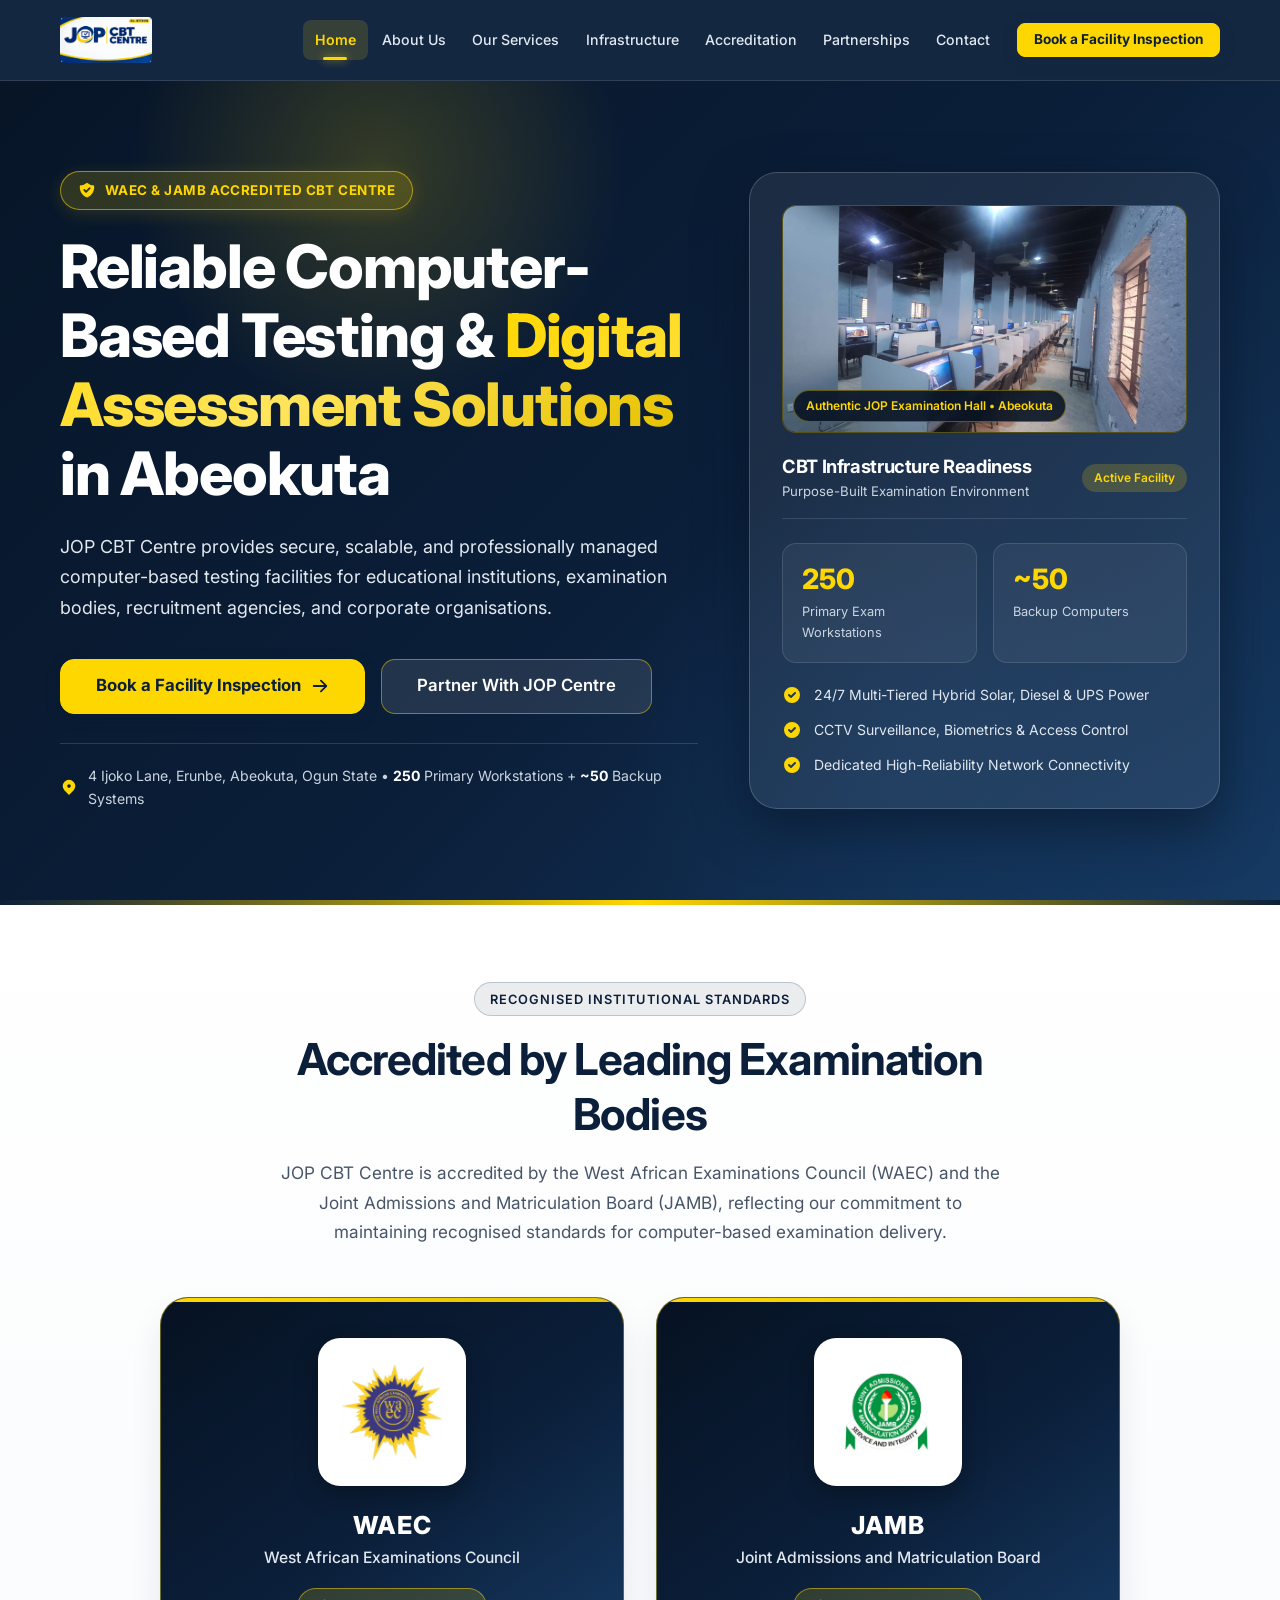
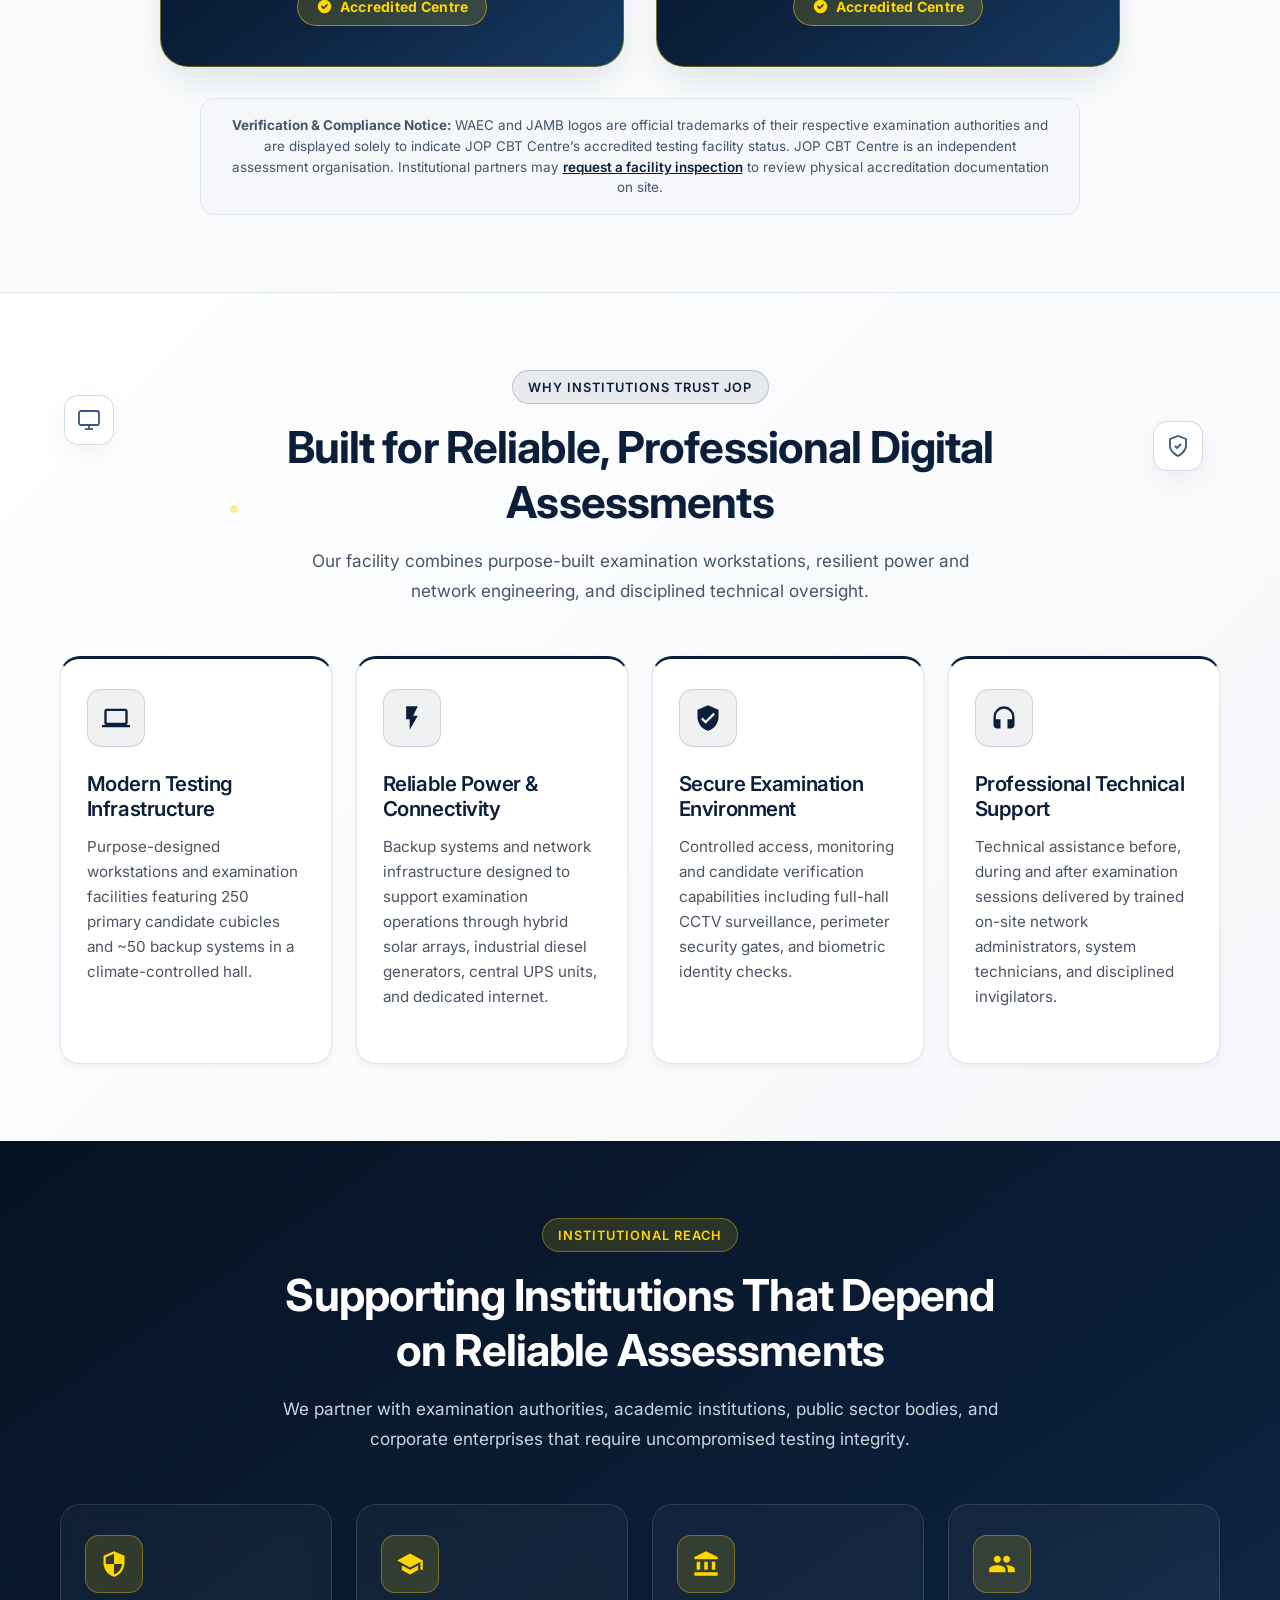
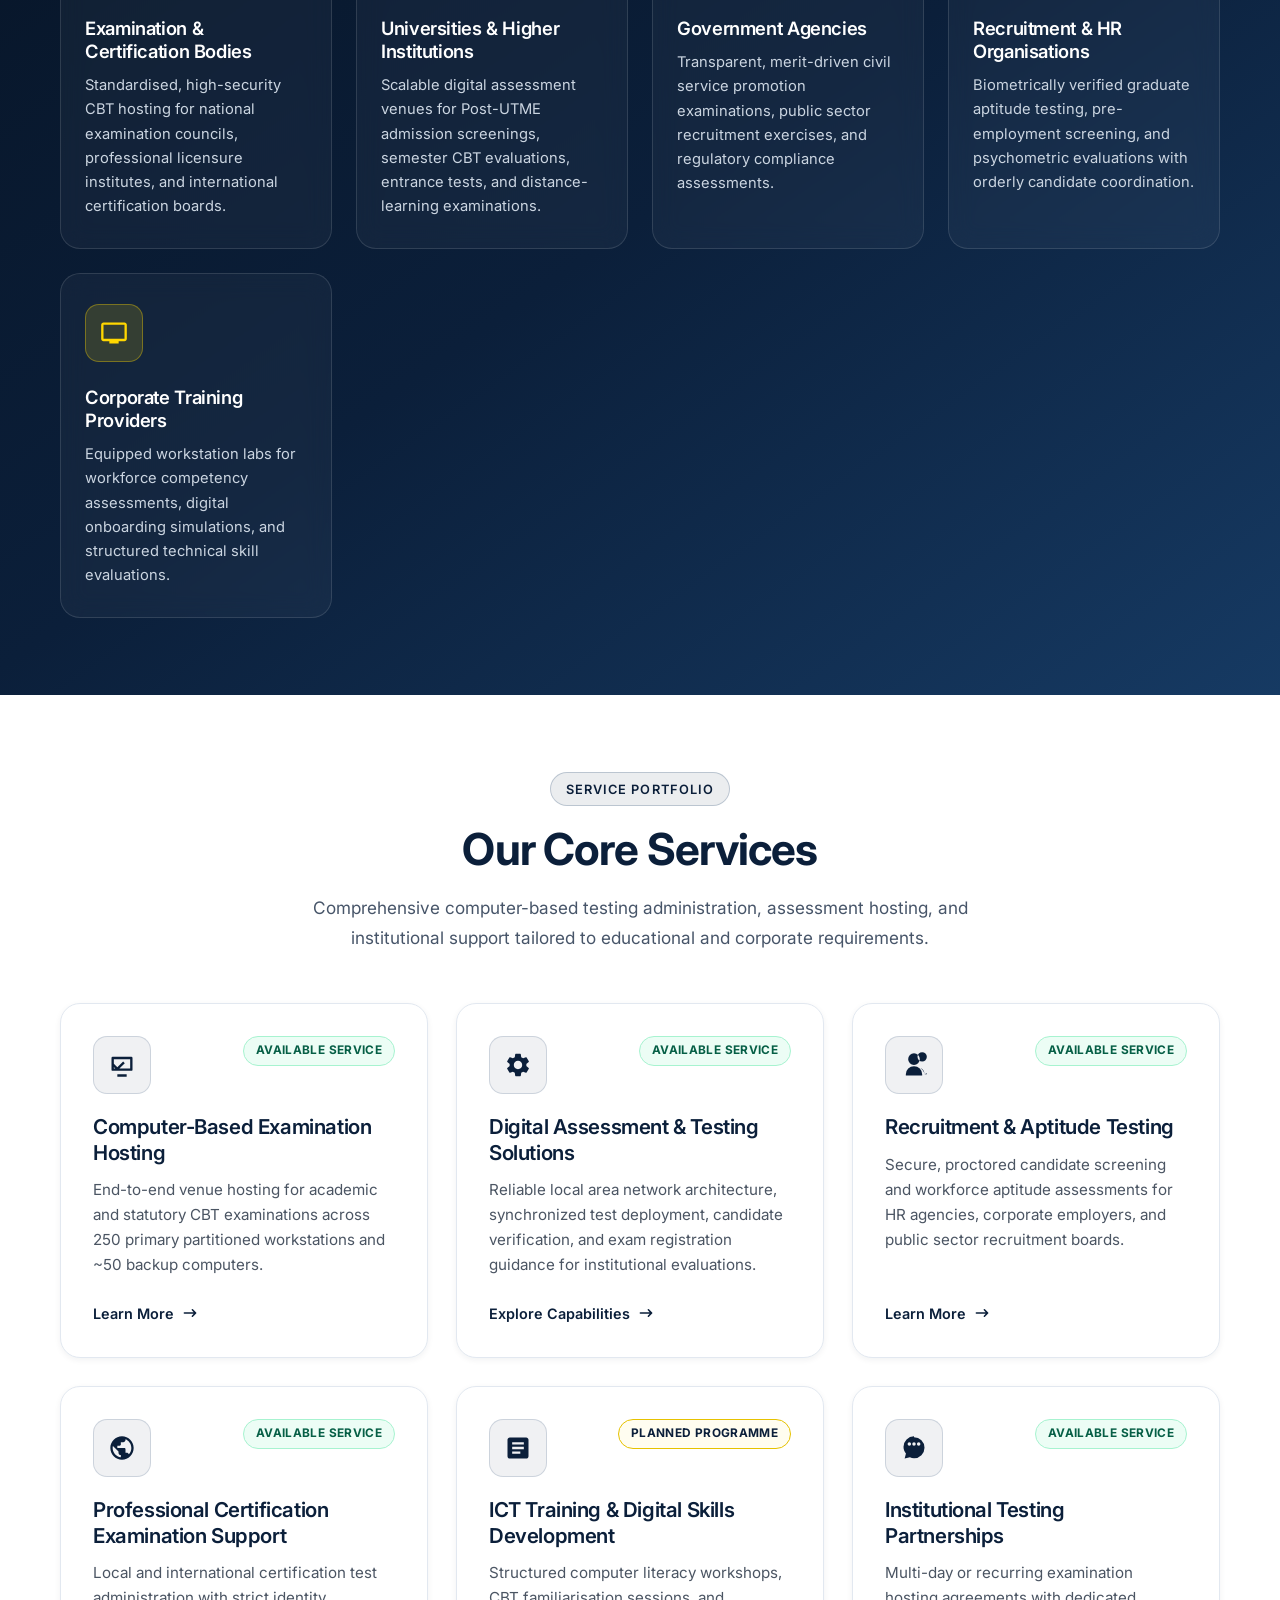
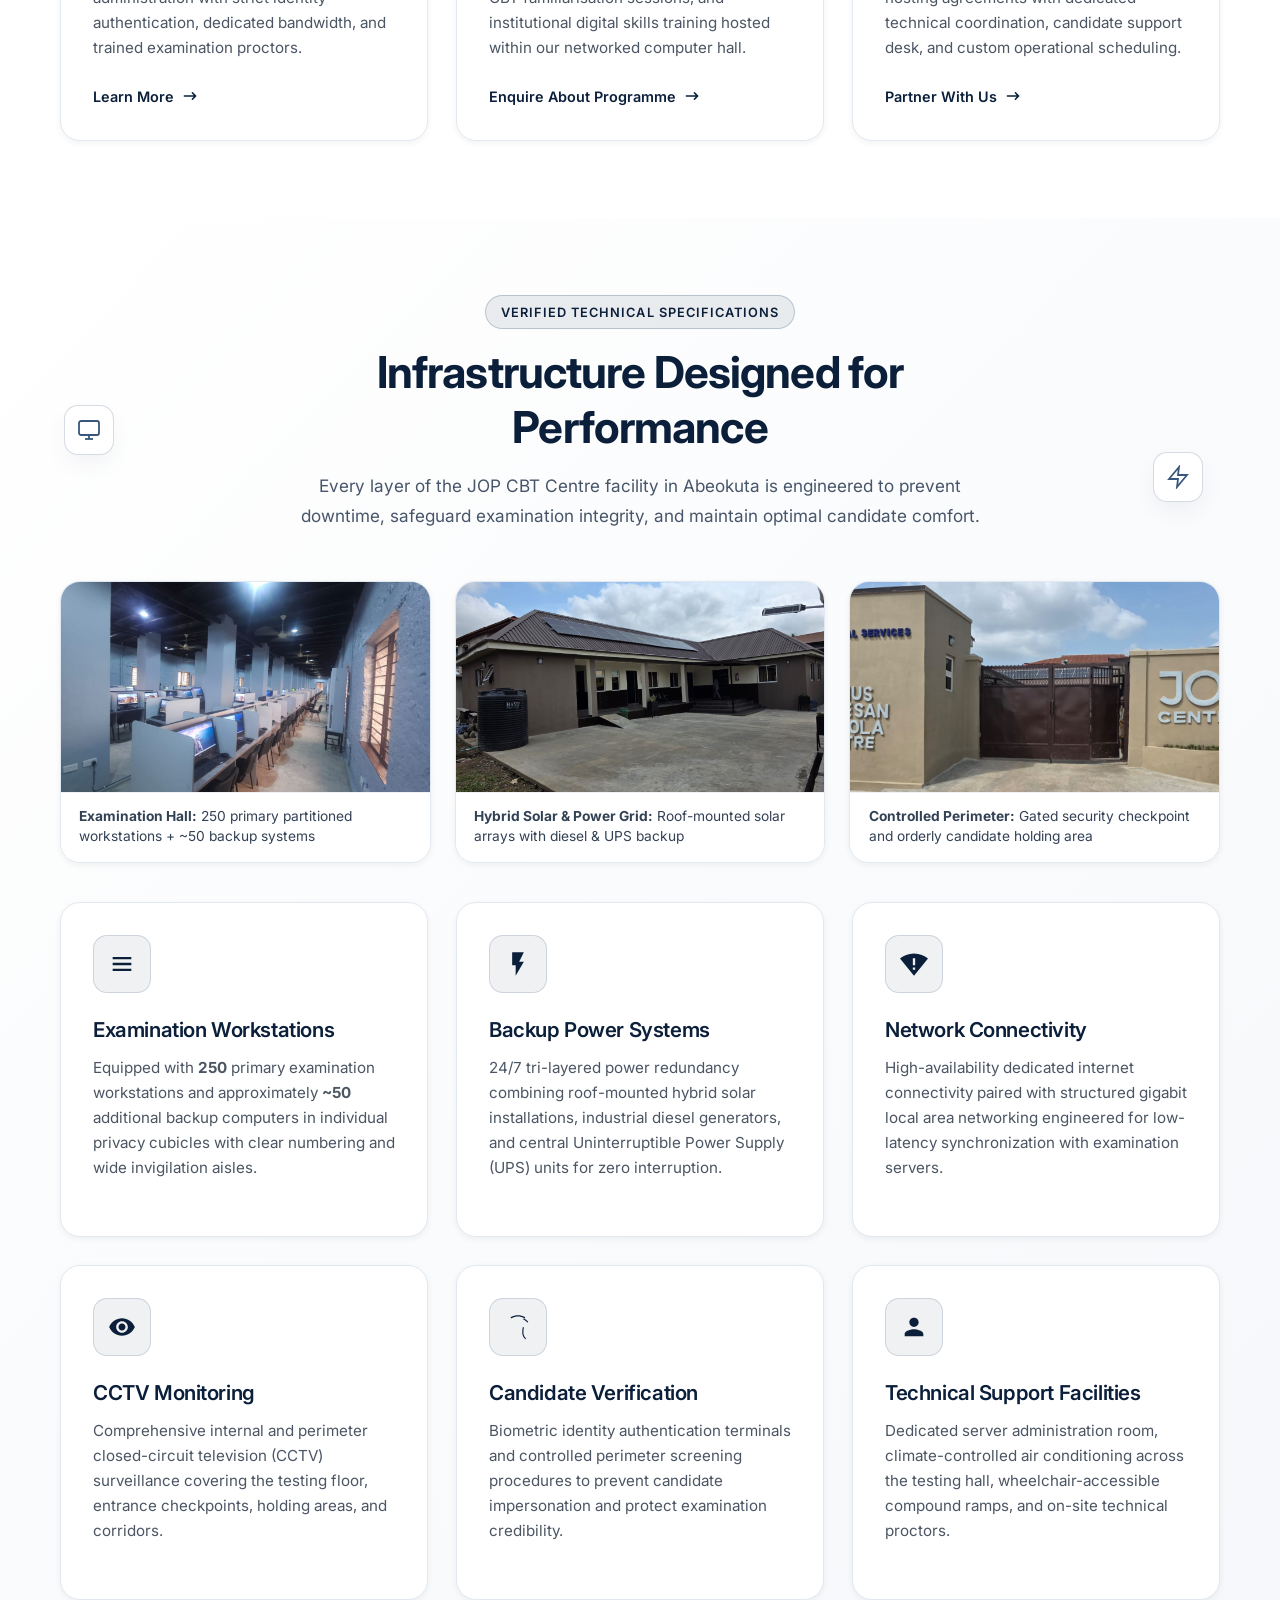
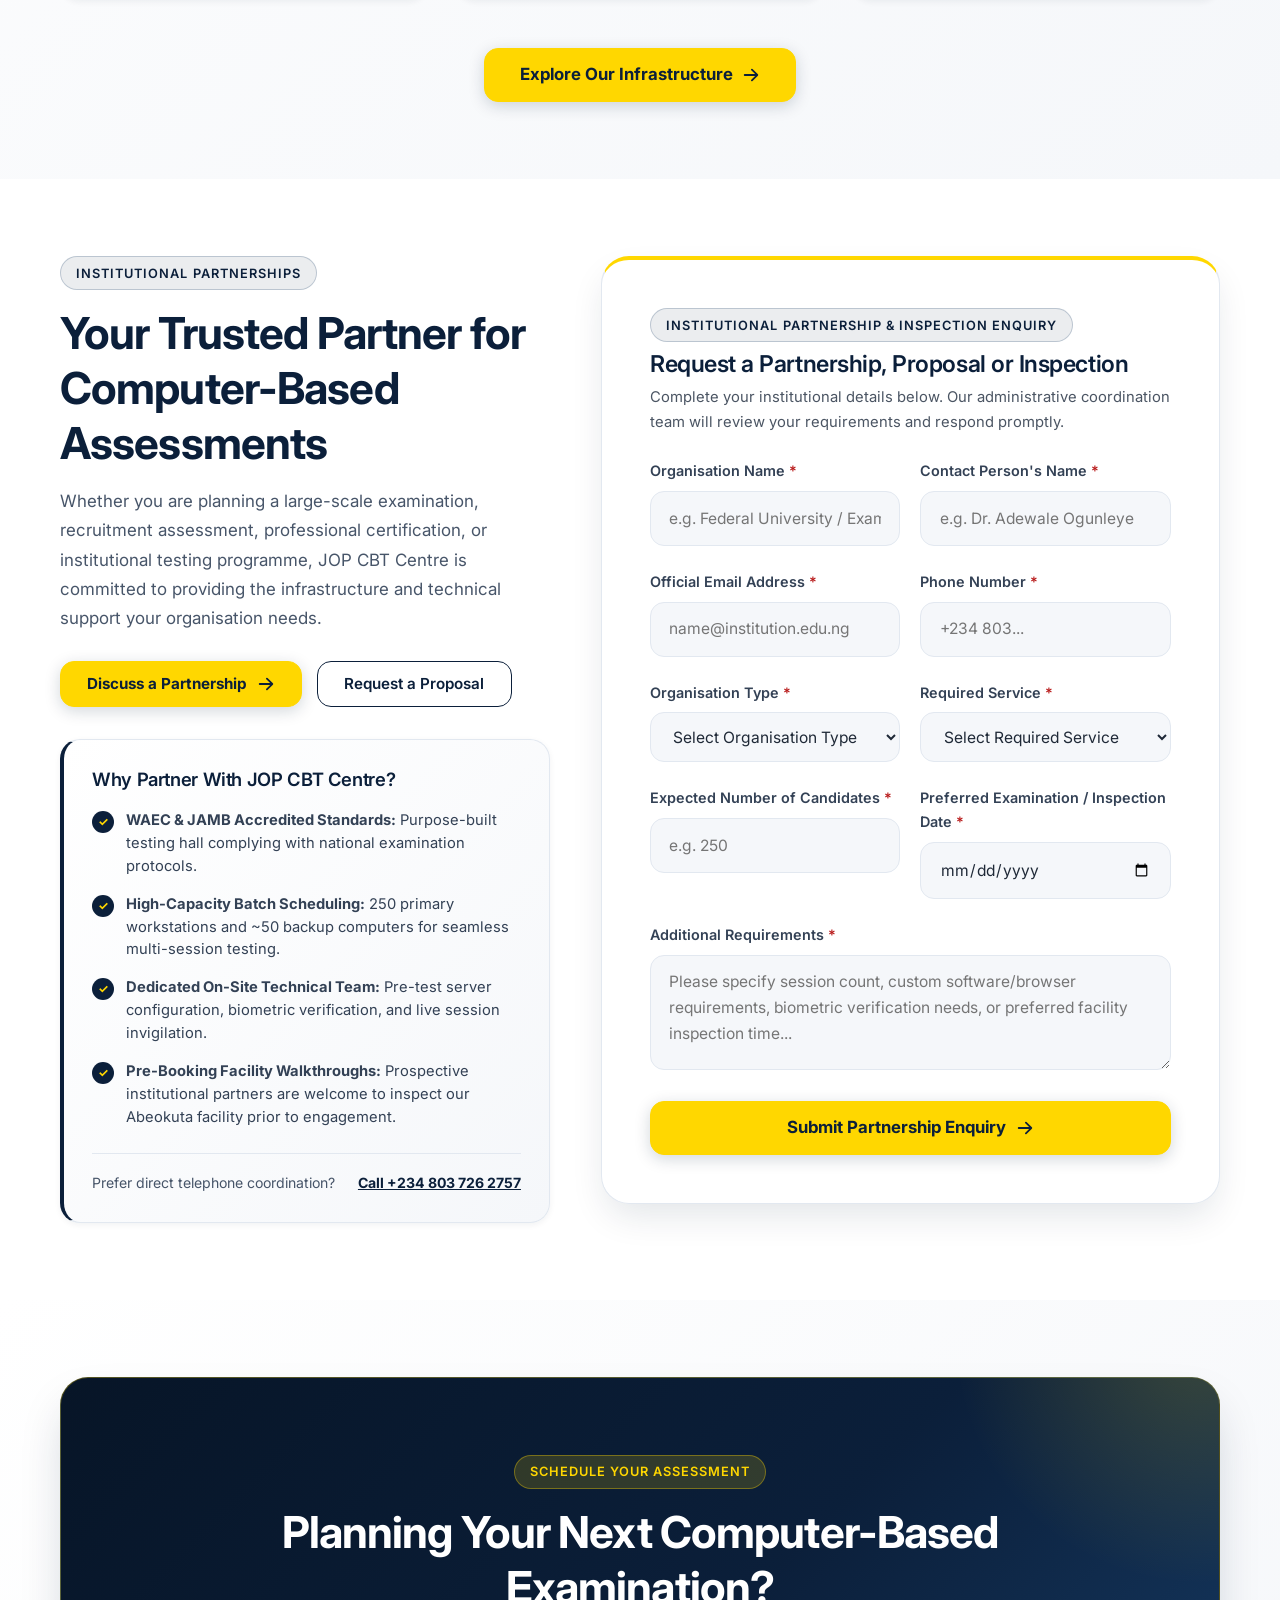
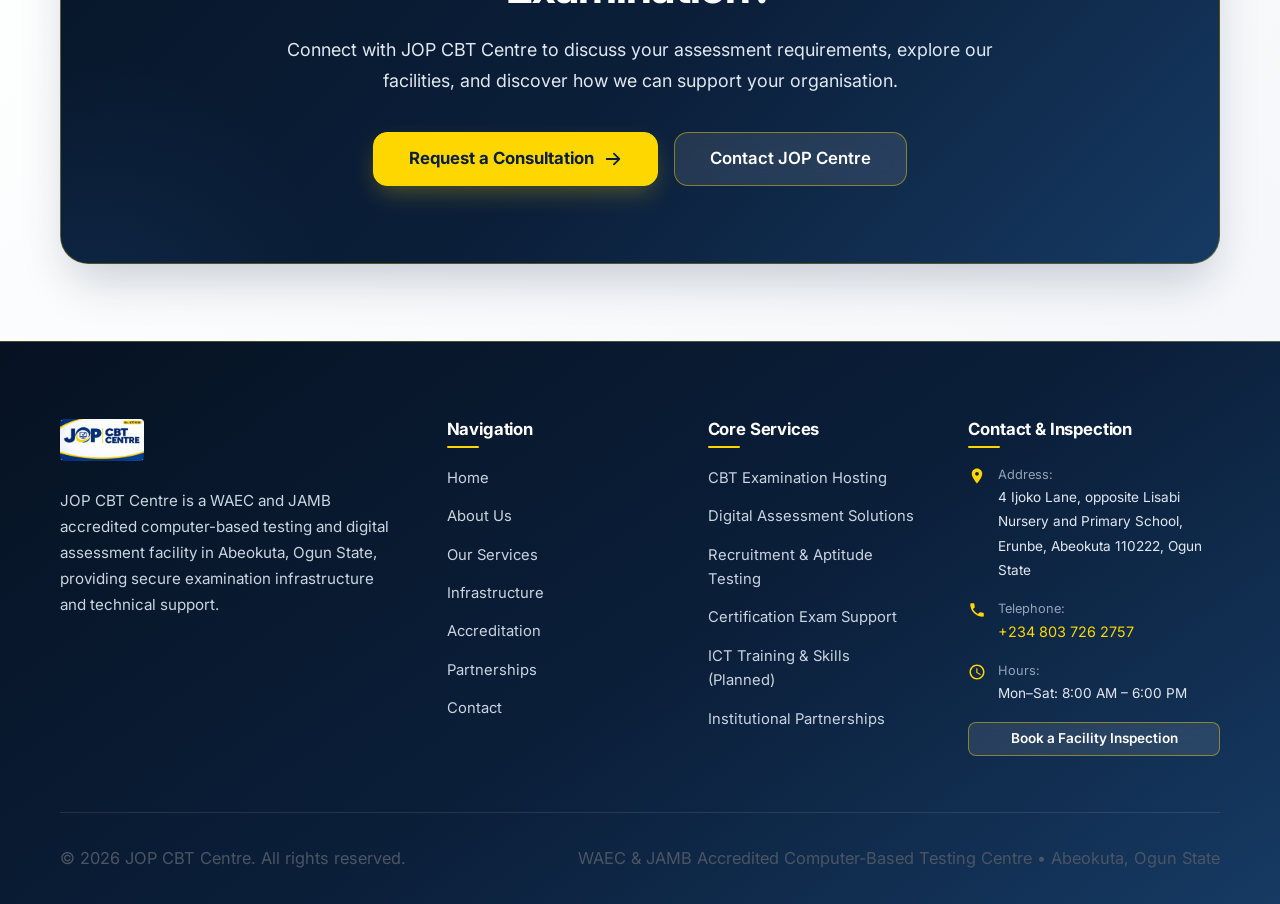
==== commit 7e839e47: "alt features" ====
--- a/index.html
+++ b/index.html
@@ -3,15 +3,20 @@
 <head>
   <meta charset="UTF-8">
   <meta name="viewport" content="width=device-width, initial-scale=1.0">
-  <title>JOP CBT Center — Computer-Based Testing & Digital Services</title>
-  <meta name="description" content="JOP CBT Center provides modern computer-based testing, digital assessment administration, and technology services in an organised and secure environment.">
-  <meta name="keywords" content="JOP CBT Center, Computer-Based Testing, CBT Centre, Digital Services, Examination Registration, CBT Infrastructure">
+  <!-- MANAGEMENT APPROVAL NOTE: Publish accreditation-specific title & meta description after final sign-off of WAEC & JAMB accreditation records -->
+  <title>JOP CBT Centre | WAEC &amp; JAMB Accredited CBT Centre in Abeokuta</title>
+  <meta name="description" content="JOP CBT Centre is a WAEC and JAMB accredited computer-based testing centre in Abeokuta, Ogun State, providing examination facilities and digital assessment services.">
+  <meta name="keywords" content="JOP CBT Centre, WAEC Accredited CBT Centre Abeokuta, JAMB Accredited CBT Centre Abeokuta, Computer-Based Testing Ogun State, Digital Assessment Solutions, Examination Hosting Nigeria">
   <meta name="theme-color" content="#0B1F3A">
+  <link rel="canonical" href="https://jopcbt.com/">
 
   <!-- Open Graph Metadata -->
-  <meta property="og:title" content="JOP CBT Center — Computer-Based Testing & Digital Services">
-  <meta property="og:description" content="Trusted digital assessment and examination services enabled by modern technology and delivered with integrity.">
+  <meta property="og:title" content="JOP CBT Centre | WAEC &amp; JAMB Accredited CBT Centre in Abeokuta">
+  <meta property="og:description" content="JOP CBT Centre is a WAEC and JAMB accredited computer-based testing centre in Abeokuta, Ogun State, providing examination facilities and digital assessment services.">
   <meta property="og:type" content="website">
+  <meta property="og:url" content="https://jopcbt.com/">
+  <meta property="og:image" content="assets/images/jop-cbt-hall-1.jpg">
+  <meta property="og:locale" content="en_NG">
 
   <!-- Google Fonts: Inter -->
   <link rel="preconnect" href="https://fonts.googleapis.com">
@@ -21,6 +26,43 @@
   <!-- Stylesheets -->
   <link rel="stylesheet" href="css/style.css">
   <link rel="stylesheet" href="css/responsive.css">
+
+  <!-- Structured Data (JSON-LD) using verified JOP CBT Centre business details -->
+  <script type="application/ld+json">
+  {
+    "@context": "https://schema.org",
+    "@type": "EducationalOrganization",
+    "name": "JOP CBT Centre",
+    "alternateName": "Julius Olusesan Popoola CBT Centre",
+    "description": "JOP CBT Centre provides secure, scalable, and professionally managed computer-based testing facilities for educational institutions, examination bodies, recruitment agencies, and corporate organisations in Abeokuta, Ogun State.",
+    "url": "https://jopcbt.com/",
+    "telephone": "+2348037262757",
+    "image": "https://jopcbt.com/assets/images/jop-cbt-hall-1.jpg",
+    "address": {
+      "@type": "PostalAddress",
+      "streetAddress": "4 Ijoko Lane, opposite Lisabi Nursery and Primary School, Erunbe",
+      "addressLocality": "Abeokuta",
+      "addressRegion": "Ogun State",
+      "postalCode": "110222",
+      "addressCountry": "NG"
+    },
+    "openingHoursSpecification": [
+      {
+        "@type": "OpeningHoursSpecification",
+        "dayOfWeek": [
+          "Monday",
+          "Tuesday",
+          "Wednesday",
+          "Thursday",
+          "Friday",
+          "Saturday"
+        ],
+        "opens": "08:00",
+        "closes": "18:00"
+      }
+    ]
+  }
+  </script>
 </head>
 <body>
 
@@ -29,20 +71,21 @@
        ====================================================================== -->
   <header class="site-header" role="banner">
     <div class="nav-container">
-      <!-- Temporary Text Logo structured for easy replacement with official asset -->
-      <a href="index.html" class="brand-logo" aria-label="JOP CBT Center Homepage">
-        <img src="assets/logo/jop-banner.png" alt="JOP CBT Centre" class="brand-logo-img">
+      <a href="index.html" class="brand-logo" aria-label="JOP CBT Centre Homepage">
+        <img src="assets/logo/jop-banner.png" alt="JOP CBT Centre Official Logo" class="brand-logo-img">
       </a>
 
       <!-- Desktop Navigation -->
       <nav class="desktop-nav" role="navigation" aria-label="Main Navigation">
         <a href="index.html" class="nav-link active" aria-current="page">Home</a>
-        <a href="services.html" class="nav-link">Services</a>
         <a href="about.html" class="nav-link">About Us</a>
-        <a href="resources.html" class="nav-link">Resources</a>
-        <a href="contact.html" class="nav-link">Contact Us</a>
+        <a href="services.html" class="nav-link">Our Services</a>
+        <a href="resources.html" class="nav-link">Infrastructure</a>
+        <a href="#accreditation" class="nav-link">Accreditation</a>
+        <a href="#partnerships" class="nav-link">Partnerships</a>
+        <a href="contact.html" class="nav-link">Contact</a>
         <div class="nav-cta">
-          <a href="contact.html" class="btn btn-primary btn-sm">Enquire Now</a>
+          <a href="#partnerships" data-partnership-intent="inspection" class="btn btn-primary btn-sm">Book a Facility Inspection</a>
         </div>
       </nav>
 
@@ -59,19 +102,21 @@
     <!-- Mobile Drawer Navigation -->
     <nav class="mobile-nav" id="mobile-nav" role="navigation" aria-label="Mobile Navigation">
       <a href="index.html" class="nav-link active" aria-current="page">Home</a>
-      <a href="services.html" class="nav-link">Services</a>
       <a href="about.html" class="nav-link">About Us</a>
-      <a href="resources.html" class="nav-link">Resources</a>
-      <a href="contact.html" class="nav-link">Contact Us</a>
+      <a href="services.html" class="nav-link">Our Services</a>
+      <a href="resources.html" class="nav-link">Infrastructure</a>
+      <a href="#accreditation" class="nav-link">Accreditation</a>
+      <a href="#partnerships" class="nav-link">Partnerships</a>
+      <a href="contact.html" class="nav-link">Contact</a>
       <div class="nav-cta">
-        <a href="contact.html" class="btn btn-primary">Enquire Now</a>
+        <a href="#partnerships" data-partnership-intent="inspection" class="btn btn-primary">Book a Facility Inspection</a>
       </div>
     </nav>
   </header>
 
   <main id="main-content">
     <!-- ======================================================================
-         HERO SECTION
+         2. HOMEPAGE HERO SECTION
          ====================================================================== -->
     <section class="hero-section" aria-label="Introduction">
       <div class="hero-glow-1" aria-hidden="true"></div>
@@ -80,45 +125,71 @@
       <div class="container">
         <div class="hero-grid">
           <div class="hero-content reveal-on-scroll">
-            <div class="hero-badge">
-              <span class="hero-badge-dot"></span>
-              <span>Computer-Based Testing &amp; Digital Services</span>
-            </div>
+            <!-- Accreditation Highlight Trust Indicator -->
+            <a href="#accreditation" class="hero-badge hero-trust-badge" aria-label="WAEC and JAMB Accredited CBT Centre — View Accreditation Details">
+              <svg class="hero-trust-icon" viewBox="0 0 20 20" fill="currentColor" aria-hidden="true">
+                <path fill-rule="evenodd" d="M10 1.944A11.954 11.954 0 012.166 5C2.056 5.649 2 6.319 2 7c0 5.225 3.34 9.67 8 11.317C14.66 16.67 18 12.225 18 7c0-.682-.057-1.35-.166-2.001A11.954 11.954 0 0110 1.944zM13.707 8.707a1 1 0 00-1.414-1.414L9 10.586 7.707 9.293a1 1 0 00-1.414 1.414l2 2a1 1 0 001.414 0l4-4z" clip-rule="evenodd" />
+              </svg>
+              <span>WAEC &amp; JAMB Accredited CBT Centre</span>
+            </a>
+
             <h1 class="hero-title">
-              Empowering Excellence Through <span class="text-gradient-cyan">Technology</span>
+              Reliable Computer-Based Testing &amp; <span class="text-gradient-cyan">Digital Assessment Solutions</span> in Abeokuta
             </h1>
+
             <p class="hero-subtitle">
-              Welcome to <strong>JOP CBT Center</strong>. We provide dependable digital assessment solutions, modern computer testing environments, and digital administrative support designed for candidates, educational bodies, and corporate institutions.
-            </p>
+              JOP CBT Centre provides secure, scalable, and professionally managed computer-based testing facilities for educational institutions, examination bodies, recruitment agencies, and corporate organisations.
+            </p>
+
             <div class="hero-actions">
-              <a href="services.html" class="btn btn-primary btn-lg">
-                Explore Our Services
+              <a href="#partnerships" data-partnership-intent="inspection" class="btn btn-primary btn-lg">
+                Book a Facility Inspection
                 <svg viewBox="0 0 20 20" fill="currentColor" aria-hidden="true">
                   <path fill-rule="evenodd" d="M10.293 3.293a1 1 0 011.414 0l6 6a1 1 0 010 1.414l-6 6a1 1 0 01-1.414-1.414L14.586 11H3a1 1 0 110-2h11.586l-4.293-4.293a1 1 0 010-1.414z" clip-rule="evenodd" />
                 </svg>
               </a>
-              <a href="contact.html" class="btn btn-secondary btn-lg">Contact Us</a>
-            </div>
-          </div>
-
-          <!-- Abstract Technology / Facility Overview Card -->
+              <a href="#partnerships" data-partnership-intent="partnership" class="btn btn-secondary btn-lg">
+                Partner With JOP Centre
+              </a>
+            </div>
+
+            <div class="hero-location-meta">
+              <svg viewBox="0 0 20 20" fill="currentColor" aria-hidden="true">
+                <path fill-rule="evenodd" d="M5.05 4.05a7 7 0 119.9 9.9L10 18.9l-4.95-4.95a7 7 0 010-9.9zM10 11a2 2 0 100-4 2 2 0 000 4z" clip-rule="evenodd" />
+              </svg>
+              <span>4 Ijoko Lane, Erunbe, Abeokuta, Ogun State &bull; <strong data-jop-stat="primary-workstations">250</strong> Primary Workstations + <strong data-jop-stat="backup-computers">~50</strong> Backup Systems</span>
+            </div>
+          </div>
+
+          <!-- Authentic Facility Showcase & Live Readiness Card -->
           <div class="hero-graphic reveal-on-scroll">
             <div class="hero-glass-card">
+              <div class="hero-facility-media">
+                <img
+                  src="assets/images/jop-cbt-hall-1.jpg"
+                  alt="Authentic photograph inside the JOP CBT Centre examination hall in Abeokuta showing partitioned computer workstations"
+                  class="hero-facility-img"
+                  width="640"
+                  height="360"
+                >
+                <span class="hero-facility-caption-pill">Authentic JOP Examination Hall &bull; Abeokuta</span>
+              </div>
+
               <div class="hero-glass-header">
                 <div>
-                  <h4 style="color: #FFFFFF; font-size: 1.15rem; margin-bottom: 2px;">CBT Infrastructure</h4>
-                  <p style="color: var(--color-slate-300); font-size: 0.825rem;">Dedicated Assessment Environment</p>
-                </div>
-                <span class="hero-glass-pill">Active Readiness</span>
+                  <h2 style="color: #FFFFFF; font-size: 1.15rem; margin-bottom: 2px;">CBT Infrastructure Readiness</h2>
+                  <p style="color: var(--color-slate-300); font-size: 0.825rem; margin: 0;">Purpose-Built Examination Environment</p>
+                </div>
+                <span class="hero-glass-pill">Active Facility</span>
               </div>
 
               <div class="hero-stat-row">
                 <div class="hero-stat-box">
-                  <div class="hero-stat-number">250</div>
+                  <div class="hero-stat-number" data-jop-stat="primary-workstations">250</div>
                   <div class="hero-stat-label">Primary Exam Workstations</div>
                 </div>
                 <div class="hero-stat-box">
-                  <div class="hero-stat-number">~50</div>
+                  <div class="hero-stat-number" data-jop-stat="backup-computers">~50</div>
                   <div class="hero-stat-label">Backup Computers</div>
                 </div>
               </div>
@@ -128,25 +199,19 @@
                   <svg class="hero-feature-icon" viewBox="0 0 20 20" fill="currentColor" aria-hidden="true">
                     <path fill-rule="evenodd" d="M10 18a8 8 0 100-16 8 8 0 000 16zm3.707-9.293a1 1 0 00-1.414-1.414L9 10.586 7.707 9.293a1 1 0 00-1.414 1.414l2 2a1 1 0 001.414 0l4-4z" clip-rule="evenodd" />
                   </svg>
-                  <span>24/7 Multi-tiered Hybrid Solar, Diesel &amp; UPS Power</span>
+                  <span>24/7 Multi-Tiered Hybrid Solar, Diesel &amp; UPS Power</span>
                 </div>
                 <div class="hero-feature-item">
                   <svg class="hero-feature-icon" viewBox="0 0 20 20" fill="currentColor" aria-hidden="true">
                     <path fill-rule="evenodd" d="M10 18a8 8 0 100-16 8 8 0 000 16zm3.707-9.293a1 1 0 00-1.414-1.414L9 10.586 7.707 9.293a1 1 0 00-1.414 1.414l2 2a1 1 0 001.414 0l4-4z" clip-rule="evenodd" />
                   </svg>
-                  <span>CCTV Surveillance &amp; Restricted Access Control</span>
+                  <span>CCTV Surveillance, Biometrics &amp; Access Control</span>
                 </div>
                 <div class="hero-feature-item">
                   <svg class="hero-feature-icon" viewBox="0 0 20 20" fill="currentColor" aria-hidden="true">
                     <path fill-rule="evenodd" d="M10 18a8 8 0 100-16 8 8 0 000 16zm3.707-9.293a1 1 0 00-1.414-1.414L9 10.586 7.707 9.293a1 1 0 00-1.414 1.414l2 2a1 1 0 001.414 0l4-4z" clip-rule="evenodd" />
                   </svg>
-                  <span>Biometric Candidate Verification Support</span>
-                </div>
-                <div class="hero-feature-item">
-                  <svg class="hero-feature-icon" viewBox="0 0 20 20" fill="currentColor" aria-hidden="true">
-                    <path fill-rule="evenodd" d="M10 18a8 8 0 100-16 8 8 0 000 16zm3.707-9.293a1 1 0 00-1.414-1.414L9 10.586 7.707 9.293a1 1 0 00-1.414 1.414l2 2a1 1 0 001.414 0l4-4z" clip-rule="evenodd" />
-                  </svg>
-                  <span>High-Reliability Dedicated Internet Infrastructure</span>
+                  <span>Dedicated High-Reliability Network Connectivity</span>
                 </div>
               </div>
             </div>
@@ -155,105 +220,284 @@
       </div>
     </section>
 
+    <!-- Subtle Visual Divider Between Hero & Accreditation Section -->
+    <div class="hero-accreditation-divider" aria-hidden="true"></div>
+
     <!-- ======================================================================
-         WELCOME & COMPANY INTRODUCTION
+         3. NEW: WAEC & JAMB ACCREDITATION SECTION
          ====================================================================== -->
-    <section class="section section-white section-interactive-bg" aria-labelledby="welcome-heading">
-      <!-- Interactive Floating Tech Elements & Ambient Cursor Spotlight -->
+    <!-- MANAGEMENT VERIFICATION NOTE: Confirm current WAEC and JAMB approval letters and brand usage permissions before public production launch -->
+    <section id="accreditation" class="section section-white accreditation-section" aria-labelledby="accreditation-heading">
+      <div class="container">
+        <div class="section-header reveal-on-scroll">
+          <span class="section-tag">Recognised Institutional Standards</span>
+          <h2 id="accreditation-heading" class="section-title">Accredited by Leading Examination Bodies</h2>
+          <p class="section-description">
+            JOP CBT Centre is accredited by the West African Examinations Council (WAEC) and the Joint Admissions and Matriculation Board (JAMB), reflecting our commitment to maintaining recognised standards for computer-based examination delivery.
+          </p>
+        </div>
+
+        <div class="accreditation-grid">
+          <!-- Card 1: WAEC -->
+          <article class="accreditation-card reveal-on-scroll" data-accreditation-card="waec">
+            <div class="accreditation-logo-box">
+              <img
+                src="assets/logo/waec-logo.png"
+                alt="Official logo of the West African Examinations Council (WAEC)"
+                class="accreditation-logo-img"
+                width="136"
+                height="136"
+                loading="eager"
+                decoding="async"
+                data-accreditation-logo
+              >
+            </div>
+            <div class="accreditation-card-body">
+              <h3 class="accreditation-code" data-accreditation-short>WAEC</h3>
+              <p class="accreditation-fullname" data-accreditation-full>West African Examinations Council</p>
+              <div class="accreditation-status-pill">
+                <svg viewBox="0 0 20 20" fill="currentColor" aria-hidden="true">
+                  <path fill-rule="evenodd" d="M10 18a8 8 0 100-16 8 8 0 000 16zm3.707-9.293a1 1 0 00-1.414-1.414L9 10.586 7.707 9.293a1 1 0 00-1.414 1.414l2 2a1 1 0 001.414 0l4-4z" clip-rule="evenodd" />
+                </svg>
+                <span data-accreditation-status>Accredited Centre</span>
+              </div>
+            </div>
+          </article>
+
+          <!-- Card 2: JAMB -->
+          <article class="accreditation-card reveal-on-scroll" data-accreditation-card="jamb">
+            <div class="accreditation-logo-box">
+              <img
+                src="assets/logo/jamb-logo.png"
+                alt="Official logo of the Joint Admissions and Matriculation Board (JAMB)"
+                class="accreditation-logo-img"
+                width="136"
+                height="136"
+                loading="eager"
+                decoding="async"
+                data-accreditation-logo
+              >
+            </div>
+            <div class="accreditation-card-body">
+              <h3 class="accreditation-code" data-accreditation-short>JAMB</h3>
+              <p class="accreditation-fullname" data-accreditation-full>Joint Admissions and Matriculation Board</p>
+              <div class="accreditation-status-pill">
+                <svg viewBox="0 0 20 20" fill="currentColor" aria-hidden="true">
+                  <path fill-rule="evenodd" d="M10 18a8 8 0 100-16 8 8 0 000 16zm3.707-9.293a1 1 0 00-1.414-1.414L9 10.586 7.707 9.293a1 1 0 00-1.414 1.414l2 2a1 1 0 001.414 0l4-4z" clip-rule="evenodd" />
+                </svg>
+                <span data-accreditation-status>Accredited Centre</span>
+              </div>
+            </div>
+          </article>
+        </div>
+
+        <div class="accreditation-compliance-note reveal-on-scroll">
+          <p>
+            <strong>Verification &amp; Compliance Notice:</strong> WAEC and JAMB logos are official trademarks of their respective examination authorities and are displayed solely to indicate JOP CBT Centre’s accredited testing facility status. JOP CBT Centre is an independent assessment organisation. Institutional partners may <a href="#partnerships" data-partnership-intent="inspection">request a facility inspection</a> to review physical accreditation documentation on site.
+          </p>
+        </div>
+      </div>
+    </section>
+
+    <!-- ======================================================================
+         4. INSTITUTIONAL TRUST SECTION
+         ====================================================================== -->
+    <section id="institutional-trust" class="section section-light section-interactive-bg" aria-labelledby="trust-heading">
       <div class="ambient-cursor-spotlight" aria-hidden="true"></div>
       <div class="floating-tech-backdrop" aria-hidden="true">
-        <div class="floating-icon-item icon-pos-1" data-parallax="0.05" title="Computer Workstation">
+        <div class="floating-icon-item icon-pos-1" data-parallax="0.04" title="Modern Testing Workstations">
           <svg viewBox="0 0 24 24" fill="none" stroke="currentColor" stroke-width="1.8">
             <rect x="2" y="3" width="20" height="14" rx="2"/>
             <line x1="8" y1="21" x2="16" y2="21"/>
             <line x1="12" y1="17" x2="12" y2="21"/>
           </svg>
         </div>
-        <div class="floating-icon-item icon-pos-2" data-parallax="-0.04" title="Exam Integrity & Security">
+        <div class="floating-icon-item icon-pos-2" data-parallax="-0.04" title="Secure Examination Delivery">
           <svg viewBox="0 0 24 24" fill="none" stroke="currentColor" stroke-width="1.8">
             <path d="M12 22s8-4 8-10V5l-8-3-8 3v7c0 6 8 10 8 10z"/>
             <path d="M9 12l2 2 4-4"/>
           </svg>
         </div>
-        <div class="floating-icon-item icon-pos-3" data-parallax="0.06" title="Power Continuity">
-          <svg viewBox="0 0 24 24" fill="none" stroke="currentColor" stroke-width="1.8">
-            <path d="M13 2L3 14h9l-1 8 10-12h-9l1-8z"/>
-          </svg>
-        </div>
-        <div class="floating-icon-item icon-pos-4" data-parallax="-0.05" title="Assessment Timing">
-          <svg viewBox="0 0 24 24" fill="none" stroke="currentColor" stroke-width="1.8">
-            <circle cx="12" cy="12" r="10"/>
-            <path d="M12 6v6l4 2"/>
-          </svg>
-        </div>
-        <div class="floating-icon-item icon-pos-5" data-parallax="0.04" title="Biometric Safeguards">
-          <svg viewBox="0 0 24 24" fill="none" stroke="currentColor" stroke-width="1.8">
-            <path d="M12 11c1.66 0 3-1.34 3-3s-1.34-3-3-3-3 1.34-3 3 1.34 3 3 3z"/>
-            <path d="M6 19c0-2.5 3-4 6-4s6 1.5 6 4"/>
-            <circle cx="12" cy="12" r="10"/>
-          </svg>
-        </div>
-        <div class="floating-icon-item icon-pos-6" data-parallax="-0.03" title="Dedicated Connectivity">
-          <svg viewBox="0 0 24 24" fill="none" stroke="currentColor" stroke-width="1.8">
-            <circle cx="12" cy="12" r="10"/>
-            <path d="M2 12h20M12 2a15.3 15.3 0 0 1 4 10 15.3 15.3 0 0 1-4 10 15.3 15.3 0 0 1-4-10 15.3 15.3 0 0 1 4-10z"/>
-          </svg>
-        </div>
         <span class="floating-glow-dot dot-1"></span>
         <span class="floating-glow-dot dot-2"></span>
-        <span class="floating-glow-dot dot-3"></span>
       </div>
 
       <div class="container">
         <div class="section-header reveal-on-scroll">
-          <span class="section-tag">Corporate Overview</span>
-          <h2 id="welcome-heading" class="section-title">Welcome to JOP CBT Center</h2>
+          <span class="section-tag">Why Institutions Trust JOP</span>
+          <h2 id="trust-heading" class="section-title">Built for Reliable, Professional Digital Assessments</h2>
           <p class="section-description">
-            A trusted digital assessment and examination services organisation established to provide reliable, secure, and customer-focused testing infrastructure.
+            Our facility combines purpose-built examination workstations, resilient power and network engineering, and disciplined technical oversight.
           </p>
         </div>
 
-        <div style="max-width: 920px; margin: 0 auto; text-align: center;" class="reveal-on-scroll">
-          <p class="lead" style="margin-bottom: 1.5rem;">
-            At <strong>JOP CBT Center</strong>, our business proposition is rooted in delivering <em>"Trusted assessment enabled by technology, efficiently delivered with integrity."</em> We understand that modern educational assessments, professional certifications, and recruitment evaluations require uncompromised accuracy, dependable power continuity, and a quiet, highly organized atmosphere.
-          </p>
-          <p style="margin-bottom: 2rem;">
-            From standardized academic examinations to specialized organizational testing, our centre combines robust computing resources with disciplined administrative oversight. By focusing on accessibility, candidate comfort, and reliable operational protocols, we help examining bodies conduct credible evaluations and empower candidates to demonstrate their true capabilities.
-          </p>
-          <div style="display: flex; justify-content: center; gap: 1rem; flex-wrap: wrap;">
-            <a href="about.html" class="btn btn-outline-dark">Read About Our Mission &amp; Values</a>
-            <a href="resources.html" class="btn btn-primary">View Center Infrastructure</a>
-          </div>
+        <div class="trust-features-grid">
+          <!-- 1. Modern Testing Infrastructure -->
+          <article class="card trust-feature-card reveal-on-scroll">
+            <div class="card-icon-wrapper" aria-hidden="true">
+              <svg viewBox="0 0 24 24" fill="currentColor">
+                <path d="M20 18c1.1 0 1.99-.9 1.99-2L22 6c0-1.1-.9-2-2-2H4c-1.1 0-2 .9-2 2v10c0 1.1.9 2 2 2H0v2h24v-2h-4zM4 6h16v10H4V6z"/>
+              </svg>
+            </div>
+            <h3 class="card-title">Modern Testing Infrastructure</h3>
+            <p class="card-description">
+              Purpose-designed workstations and examination facilities featuring <span data-jop-stat="primary-workstations">250</span> primary candidate cubicles and <span data-jop-stat="backup-computers">~50</span> backup systems in a climate-controlled hall.
+            </p>
+          </article>
+
+          <!-- 2. Reliable Power & Connectivity -->
+          <article class="card trust-feature-card reveal-on-scroll">
+            <div class="card-icon-wrapper" aria-hidden="true">
+              <svg viewBox="0 0 24 24" fill="currentColor">
+                <path d="M7 2v11h3v9l7-12h-4l4-8z"/>
+              </svg>
+            </div>
+            <h3 class="card-title">Reliable Power &amp; Connectivity</h3>
+            <p class="card-description">
+              Backup systems and network infrastructure designed to support examination operations through hybrid solar arrays, industrial diesel generators, central UPS units, and dedicated internet.
+            </p>
+          </article>
+
+          <!-- 3. Secure Examination Environment -->
+          <article class="card trust-feature-card reveal-on-scroll">
+            <div class="card-icon-wrapper" aria-hidden="true">
+              <svg viewBox="0 0 24 24" fill="currentColor">
+                <path d="M12 1L3 5v6c0 5.55 3.84 10.74 9 12 5.16-1.26 9-6.45 9-12V5l-9-4zm-2 16l-4-4 1.41-1.41L10 14.17l6.59-6.59L18 9l-8 8z"/>
+              </svg>
+            </div>
+            <h3 class="card-title">Secure Examination Environment</h3>
+            <p class="card-description">
+              Controlled access, monitoring and candidate verification capabilities including full-hall CCTV surveillance, perimeter security gates, and biometric identity checks.
+            </p>
+          </article>
+
+          <!-- 4. Professional Technical Support -->
+          <article class="card trust-feature-card reveal-on-scroll">
+            <div class="card-icon-wrapper" aria-hidden="true">
+              <svg viewBox="0 0 24 24" fill="currentColor">
+                <path d="M12 2a9 9 0 0 0-9 9v7c0 1.66 1.34 3 3 3h3v-8H5v-2c0-3.87 3.13-7 7-7s7 3.13 7 7v2h-4v8h3c1.66 0 3-1.34 3-3v-7a9 9 0 0 0-9-9z"/>
+              </svg>
+            </div>
+            <h3 class="card-title">Professional Technical Support</h3>
+            <p class="card-description">
+              Technical assistance before, during and after examination sessions delivered by trained on-site network administrators, system technicians, and disciplined invigilators.
+            </p>
+          </article>
         </div>
       </div>
     </section>
 
     <!-- ======================================================================
-         OUR SERVICES PREVIEW (6 CARDS)
+         5. WHO WE SERVE SECTION
          ====================================================================== -->
-    <section class="section section-light" aria-labelledby="services-preview-heading">
+    <section id="who-we-serve" class="section section-dark" aria-labelledby="who-we-serve-heading">
       <div class="container">
         <div class="section-header reveal-on-scroll">
-          <span class="section-tag">What We Do</span>
-          <h2 id="services-preview-heading" class="section-title">Our Services</h2>
+          <span class="section-tag">Institutional Reach</span>
+          <h2 id="who-we-serve-heading" class="section-title">Supporting Institutions That Depend on Reliable Assessments</h2>
           <p class="section-description">
-            Comprehensive computer-based testing administration, infrastructure management, and digital services designed for seamless assessment operations.
+            We partner with examination authorities, academic institutions, public sector bodies, and corporate enterprises that require uncompromised testing integrity.
           </p>
         </div>
 
+        <div class="who-we-serve-grid">
+          <!-- 1. Examination and Certification Bodies -->
+          <article class="card-glass-dark serve-card reveal-on-scroll">
+            <div class="card-icon-wrapper" aria-hidden="true">
+              <svg viewBox="0 0 24 24" fill="currentColor">
+                <path d="M12 1L3 5v6c0 5.55 3.84 10.74 9 12 5.16-1.26 9-6.45 9-12V5l-9-4zm0 10.99h7c-.53 4.12-3.28 7.79-7 8.94V12H5V6.3l7-3.11v8.8z"/>
+              </svg>
+            </div>
+            <h3 class="card-title">Examination &amp; Certification Bodies</h3>
+            <p class="card-description">
+              Standardised, high-security CBT hosting for national examination councils, professional licensure institutes, and international certification boards.
+            </p>
+          </article>
+
+          <!-- 2. Universities and Higher Institutions -->
+          <article class="card-glass-dark serve-card reveal-on-scroll">
+            <div class="card-icon-wrapper" aria-hidden="true">
+              <svg viewBox="0 0 24 24" fill="currentColor">
+                <path d="M5 13.18v4L12 21l7-3.82v-4L12 17l-7-3.82zM12 3L1 9l11 6 9-4.91V17h2V9L12 3z"/>
+              </svg>
+            </div>
+            <h3 class="card-title">Universities &amp; Higher Institutions</h3>
+            <p class="card-description">
+              Scalable digital assessment venues for Post-UTME admission screenings, semester CBT evaluations, entrance tests, and distance-learning examinations.
+            </p>
+          </article>
+
+          <!-- 3. Government Agencies -->
+          <article class="card-glass-dark serve-card reveal-on-scroll">
+            <div class="card-icon-wrapper" aria-hidden="true">
+              <svg viewBox="0 0 24 24" fill="currentColor">
+                <path d="M4 10h3v7H4zM10.5 10h3v7h-3zM2 19h20v3H2zM17 10h3v7h-3zM12 1L2 6v2h20V6z"/>
+              </svg>
+            </div>
+            <h3 class="card-title">Government Agencies</h3>
+            <p class="card-description">
+              Transparent, merit-driven civil service promotion examinations, public sector recruitment exercises, and regulatory compliance assessments.
+            </p>
+          </article>
+
+          <!-- 4. Recruitment and Human Resource Organisations -->
+          <article class="card-glass-dark serve-card reveal-on-scroll">
+            <div class="card-icon-wrapper" aria-hidden="true">
+              <svg viewBox="0 0 24 24" fill="currentColor">
+                <path d="M16 11c1.66 0 2.99-1.34 2.99-3S17.66 5 16 5c-1.66 0-3 1.34-3 3s1.34 3 3 3zm-8 0c1.66 0 2.99-1.34 2.99-3S9.66 5 8 5C6.34 5 5 6.34 5 8s1.34 3 3 3zm0 2c-2.33 0-7 1.17-7 3.5V19h14v-2.5c0-2.33-4.67-3.5-7-3.5zm8 0c-.29 0-.62.02-.97.05 1.16.84 1.97 1.97 1.97 3.45V19h6v-2.5c0-2.33-4.67-3.5-7-3.5z"/>
+              </svg>
+            </div>
+            <h3 class="card-title">Recruitment &amp; HR Organisations</h3>
+            <p class="card-description">
+              Biometrically verified graduate aptitude testing, pre-employment screening, and psychometric evaluations with orderly candidate coordination.
+            </p>
+          </article>
+
+          <!-- 5. Corporate Training Providers -->
+          <article class="card-glass-dark serve-card reveal-on-scroll">
+            <div class="card-icon-wrapper" aria-hidden="true">
+              <svg viewBox="0 0 24 24" fill="currentColor">
+                <path d="M21 3H3c-1.1 0-2 .9-2 2v12c0 1.1.9 2 2 2h5v2h8v-2h5c1.1 0 2-.9 2-2V5c0-1.1-.9-2-2-2zm0 14H3V5h18v12z"/>
+              </svg>
+            </div>
+            <h3 class="card-title">Corporate Training Providers</h3>
+            <p class="card-description">
+              Equipped workstation labs for workforce competency assessments, digital onboarding simulations, and structured technical skill evaluations.
+            </p>
+          </article>
+        </div>
+      </div>
+    </section>
+
+    <!-- ======================================================================
+         6. OUR CORE SERVICES SECTION
+         ====================================================================== -->
+    <section id="core-services" class="section section-white" aria-labelledby="services-preview-heading">
+      <div class="container">
+        <div class="section-header reveal-on-scroll">
+          <span class="section-tag">Service Portfolio</span>
+          <h2 id="services-preview-heading" class="section-title">Our Core Services</h2>
+          <p class="section-description">
+            Comprehensive computer-based testing administration, assessment hosting, and institutional support tailored to educational and corporate requirements.
+          </p>
+        </div>
+
         <div class="cards-grid">
-          <!-- Service 1: Computer Based Test System -->
+          <!-- 1. Computer-Based Examination Hosting -->
           <article class="card reveal-on-scroll">
-            <div class="card-icon-wrapper" aria-hidden="true">
-              <svg viewBox="0 0 24 24" fill="currentColor">
-                <path d="M4 5h16a1 1 0 0 1 1 1v10a1 1 0 0 1-1 1H4a1 1 0 0 1-1-1V6a1 1 0 0 1 1-1zm1 2v8h14V7H5zm3 13h8v2H8v-2zm-3-9l3 3 5-5 1.4 1.4-6.4 6.4-4.4-4.4L5 11z"/>
-              </svg>
-            </div>
-            <h3 class="card-title">Computer Based Test System</h3>
-            <p class="card-description">
-              Professional hosting and administrative facilitation for digital examinations, professional certifications, and academic assessments in an organized, monitored environment.
-            </p>
-            <a href="services.html#service-cbt" class="card-link" aria-label="Learn more about Computer Based Test System">
+            <div class="service-card-top">
+              <div class="card-icon-wrapper" aria-hidden="true">
+                <svg viewBox="0 0 24 24" fill="currentColor">
+                  <path d="M4 5h16a1 1 0 0 1 1 1v10a1 1 0 0 1-1 1H4a1 1 0 0 1-1-1V6a1 1 0 0 1 1-1zm1 2v8h14V7H5zm3 13h8v2H8v-2zm-3-9l3 3 5-5 1.4 1.4-6.4 6.4-4.4-4.4L5 11z"/>
+                </svg>
+              </div>
+              <span class="service-status-badge service-status-badge--available">Available Service</span>
+            </div>
+            <h3 class="card-title">Computer-Based Examination Hosting</h3>
+            <p class="card-description">
+              End-to-end venue hosting for academic and statutory CBT examinations across <span data-jop-stat="primary-workstations">250</span> primary partitioned workstations and <span data-jop-stat="backup-computers">~50</span> backup computers.
+            </p>
+            <a href="services.html#service-cbt" class="card-link" aria-label="Learn more about Computer-Based Examination Hosting">
               Learn More
               <svg viewBox="0 0 20 20" fill="currentColor" aria-hidden="true">
                 <path fill-rule="evenodd" d="M12.293 5.293a1 1 0 011.414 0l4 4a1 1 0 010 1.414l-4 4a1 1 0 01-1.414-1.414L14.586 11H3a1 1 0 110-2h11.586l-2.293-2.293a1 1 0 010-1.414z" clip-rule="evenodd" />
@@ -261,18 +505,43 @@
             </a>
           </article>
 
-          <!-- Service 2: Human Resources -->
+          <!-- 2. Digital Assessment and Testing Solutions -->
           <article class="card reveal-on-scroll">
-            <div class="card-icon-wrapper" aria-hidden="true">
-              <svg viewBox="0 0 24 24" fill="currentColor">
-                <path d="M12 12a5 5 0 1 0 0-10 5 5 0 0 0 0 10zm-7 8a7 7 0 0 1 14 0v1H5v-1zm14-11a4 4 0 1 1 0-8 4 4 0 0 1 0 8zm2 11a5.98 5.98 0 0 0-3.5-5.46A8.96 8.96 0 0 1 21 19v1h2v-1z"/>
-              </svg>
-            </div>
-            <h3 class="card-title">Human Resources</h3>
-            <p class="card-description">
-              Trained invigilation personnel, technical proctors, and administrative staff coordination dedicated to orderly test conduct, candidate guidance, and examination discipline.
-            </p>
-            <a href="services.html#service-hr" class="card-link" aria-label="Learn more about Human Resources">
+            <div class="service-card-top">
+              <div class="card-icon-wrapper" aria-hidden="true">
+                <svg viewBox="0 0 24 24" fill="currentColor">
+                  <path d="M19.14 12.94c.04-.3.06-.61.06-.94 0-.32-.02-.64-.07-.94l2.03-1.58c.18-.14.23-.41.12-.61l-1.92-3.32c-.12-.22-.37-.29-.59-.22l-2.39.96c-.5-.38-1.03-.7-1.62-.94l-.36-2.54c-.04-.24-.24-.41-.48-.41h-3.84c-.24 0-.43.17-.47.41l-.36 2.54c-.59.24-1.13.57-1.62.94l-2.39-.96c-.22-.08-.47 0-.59.22L2.74 8.87c-.12.21-.08.47.12.61l2.03 1.58c-.05.3-.09.63-.09.94s.02.64.07.94l-2.03 1.58c-.18.14-.23.41-.12.61l1.92 3.32c.12.22.37.29.59.22l2.39-.96c.5.38 1.03.7 1.62.94l.36 2.54c.05.24.24.41.48.41h3.84c.24 0 .44-.17.47-.41l.36-2.54c.59-.24 1.13-.56 1.62-.94l2.39.96c.22.08.47 0 .59-.22l1.92-3.32c.12-.22.07-.47-.12-.61l-2.01-1.58zM12 15.6c-1.98 0-3.6-1.62-3.6-3.6s1.62-3.6 3.6-3.6 3.6 1.62 3.6 3.6-1.62 3.6-3.6 3.6z"/>
+                </svg>
+              </div>
+              <span class="service-status-badge service-status-badge--available">Available Service</span>
+            </div>
+            <h3 class="card-title">Digital Assessment &amp; Testing Solutions</h3>
+            <p class="card-description">
+              Reliable local area network architecture, synchronized test deployment, candidate verification, and exam registration guidance for institutional evaluations.
+            </p>
+            <a href="services.html#service-infrastructure" class="card-link" aria-label="Learn more about Digital Assessment and Testing Solutions">
+              Explore Capabilities
+              <svg viewBox="0 0 20 20" fill="currentColor" aria-hidden="true">
+                <path fill-rule="evenodd" d="M12.293 5.293a1 1 0 011.414 0l4 4a1 1 0 010 1.414l-4 4a1 1 0 01-1.414-1.414L14.586 11H3a1 1 0 110-2h11.586l-2.293-2.293a1 1 0 010-1.414z" clip-rule="evenodd" />
+              </svg>
+            </a>
+          </article>
+
+          <!-- 3. Recruitment and Aptitude Testing -->
+          <article class="card reveal-on-scroll">
+            <div class="service-card-top">
+              <div class="card-icon-wrapper" aria-hidden="true">
+                <svg viewBox="0 0 24 24" fill="currentColor">
+                  <path d="M12 12a5 5 0 1 0 0-10 5 5 0 0 0 0 10zm-7 8a7 7 0 0 1 14 0v1H5v-1zm14-11a4 4 0 1 1 0-8 4 4 0 0 1 0 8zm2 11a5.98 5.98 0 0 0-3.5-5.46A8.96 8.96 0 0 1 21 19v1h2v-1z"/>
+                </svg>
+              </div>
+              <span class="service-status-badge service-status-badge--available">Available Service</span>
+            </div>
+            <h3 class="card-title">Recruitment &amp; Aptitude Testing</h3>
+            <p class="card-description">
+              Secure, proctored candidate screening and workforce aptitude assessments for HR agencies, corporate employers, and public sector recruitment boards.
+            </p>
+            <a href="services.html#service-hr" class="card-link" aria-label="Learn more about Recruitment and Aptitude Testing">
               Learn More
               <svg viewBox="0 0 20 20" fill="currentColor" aria-hidden="true">
                 <path fill-rule="evenodd" d="M12.293 5.293a1 1 0 011.414 0l4 4a1 1 0 010 1.414l-4 4a1 1 0 01-1.414-1.414L14.586 11H3a1 1 0 110-2h11.586l-2.293-2.293a1 1 0 010-1.414z" clip-rule="evenodd" />
@@ -280,18 +549,21 @@
             </a>
           </article>
 
-          <!-- Service 3: Customer Support -->
+          <!-- 4. Professional Certification Examination Support -->
           <article class="card reveal-on-scroll">
-            <div class="card-icon-wrapper" aria-hidden="true">
-              <svg viewBox="0 0 24 24" fill="currentColor">
-                <path d="M12 2a9 9 0 0 0-9 9c0 2.2.8 4.2 2.1 5.7L4 21l4.5-1.1c1.1.6 2.3.9 3.5.9a9 9 0 0 0 9-9 9 9 0 0 0-9-9zm-4 8a1.5 1.5 0 1 1 0-3 1.5 1.5 0 0 1 0 3zm4 0a1.5 1.5 0 1 1 0-3 1.5 1.5 0 0 1 0 3zm4 0a1.5 1.5 0 1 1 0-3 1.5 1.5 0 0 1 0 3z"/>
-              </svg>
-            </div>
-            <h3 class="card-title">Customer Support</h3>
-            <p class="card-description">
-              Attentive and respectful candidate enquiry assistance, clear orientation on test days, and dedicated coordination for visiting institutional representatives and coordinators.
-            </p>
-            <a href="services.html#service-support" class="card-link" aria-label="Learn more about Customer Support">
+            <div class="service-card-top">
+              <div class="card-icon-wrapper" aria-hidden="true">
+                <svg viewBox="0 0 24 24" fill="currentColor">
+                  <path d="M12 2C6.48 2 2 6.48 2 12s4.48 10 10 10 10-4.48 10-10S17.52 2 12 2zm-1 17.93c-3.95-.49-7-3.85-7-7.93 0-.62.08-1.21.21-1.79L9 15v1c0 1.1.9 2 2 2v1.93zm6.9-2.54c-.26-.81-1-1.39-1.9-1.39h-1v-3c0-.55-.45-1-1-1H8v-2h2c.55 0 1-.45 1-1V7h2c1.1 0 2-.9 2-2v-.41c2.93 1.19 5 4.06 5 7.41 0 2.08-.8 3.97-2.1 5.39z"/>
+                </svg>
+              </div>
+              <span class="service-status-badge service-status-badge--available">Available Service</span>
+            </div>
+            <h3 class="card-title">Professional Certification Examination Support</h3>
+            <p class="card-description">
+              Local and international certification test administration with strict identity authentication, dedicated bandwidth, and trained examination proctors.
+            </p>
+            <a href="services.html#service-admin" class="card-link" aria-label="Learn more about Professional Certification Examination Support">
               Learn More
               <svg viewBox="0 0 20 20" fill="currentColor" aria-hidden="true">
                 <path fill-rule="evenodd" d="M12.293 5.293a1 1 0 011.414 0l4 4a1 1 0 010 1.414l-4 4a1 1 0 01-1.414-1.414L14.586 11H3a1 1 0 110-2h11.586l-2.293-2.293a1 1 0 010-1.414z" clip-rule="evenodd" />
@@ -299,136 +571,57 @@
             </a>
           </article>
 
-          <!-- Service 4: Infrastructure Management -->
+          <!-- 5. ICT Training and Digital Skills Development -->
           <article class="card reveal-on-scroll">
-            <div class="card-icon-wrapper" aria-hidden="true">
-              <svg viewBox="0 0 24 24" fill="currentColor">
-                <path d="M19.14 12.94c.04-.3.06-.61.06-.94 0-.32-.02-.64-.07-.94l2.03-1.58c.18-.14.23-.41.12-.61l-1.92-3.32c-.12-.22-.37-.29-.59-.22l-2.39.96c-.5-.38-1.03-.7-1.62-.94l-.36-2.54c-.04-.24-.24-.41-.48-.41h-3.84c-.24 0-.43.17-.47.41l-.36 2.54c-.59.24-1.13.57-1.62.94l-2.39-.96c-.22-.08-.47 0-.59.22L2.74 8.87c-.12.21-.08.47.12.61l2.03 1.58c-.05.3-.09.63-.09.94s.02.64.07.94l-2.03 1.58c-.18.14-.23.41-.12.61l1.92 3.32c.12.22.37.29.59.22l2.39-.96c.5.38 1.03.7 1.62.94l.36 2.54c.05.24.24.41.48.41h3.84c.24 0 .44-.17.47-.41l.36-2.54c.59-.24 1.13-.56 1.62-.94l2.39.96c.22.08.47 0 .59-.22l1.92-3.32c.12-.22.07-.47-.12-.61l-2.01-1.58zM12 15.6c-1.98 0-3.6-1.62-3.6-3.6s1.62-3.6 3.6-3.6 3.6 1.62 3.6 3.6-1.62 3.6-3.6 3.6z"/>
-              </svg>
-            </div>
-            <h3 class="card-title">Infrastructure Management</h3>
-            <p class="card-description">
-              Proactive technical maintenance, high-availability workstation readiness, network security management, and continuous electrical power backup protocols.
-            </p>
-            <a href="services.html#service-infrastructure" class="card-link" aria-label="Learn more about Infrastructure Management">
-              Learn More
+            <div class="service-card-top">
+              <div class="card-icon-wrapper" aria-hidden="true">
+                <svg viewBox="0 0 24 24" fill="currentColor">
+                  <path d="M19 3H5c-1.1 0-2 .9-2 2v14c0 1.1.9 2 2 2h14c1.1 0 2-.9 2-2V5c0-1.1-.9-2-2-2zm-5 14H7v-2h7v2zm3-4H7v-2h10v2zm0-4H7V7h10v2z"/>
+                </svg>
+              </div>
+              <span class="service-status-badge service-status-badge--planned">Planned Programme</span>
+            </div>
+            <h3 class="card-title">ICT Training &amp; Digital Skills Development</h3>
+            <p class="card-description">
+              Structured computer literacy workshops, CBT familiarisation sessions, and institutional digital skills training hosted within our networked computer hall.
+            </p>
+            <a href="#partnerships" data-partnership-intent="partnership" class="card-link" aria-label="Enquire about ICT Training and Digital Skills Development">
+              Enquire About Programme
               <svg viewBox="0 0 20 20" fill="currentColor" aria-hidden="true">
                 <path fill-rule="evenodd" d="M12.293 5.293a1 1 0 011.414 0l4 4a1 1 0 010 1.414l-4 4a1 1 0 01-1.414-1.414L14.586 11H3a1 1 0 110-2h11.586l-2.293-2.293a1 1 0 010-1.414z" clip-rule="evenodd" />
               </svg>
             </a>
           </article>
 
-          <!-- Service 5: Exams Registration & Result Checking -->
+          <!-- 6. Institutional Testing Partnerships -->
           <article class="card reveal-on-scroll">
-            <div class="card-icon-wrapper" aria-hidden="true">
-              <svg viewBox="0 0 24 24" fill="currentColor">
-                <path d="M19 3H5c-1.1 0-2 .9-2 2v14c0 1.1.9 2 2 2h14c1.1 0 2-.9 2-2V5c0-1.1-.9-2-2-2zm-5 14H7v-2h7v2zm3-4H7v-2h10v2zm0-4H7V7h10v2z"/>
-              </svg>
-            </div>
-            <h3 class="card-title">Exams Registration &amp; Result Checking</h3>
-            <p class="card-description">
-              Assisted digital registration guidance, profile creation support, e-slip printing, and portal navigation for academic examinations within recognized national guidelines.
-            </p>
-            <a href="services.html#service-registration" class="card-link" aria-label="Learn more about Exams Registration and Result Checking">
-              Learn More
+            <div class="service-card-top">
+              <div class="card-icon-wrapper" aria-hidden="true">
+                <svg viewBox="0 0 24 24" fill="currentColor">
+                  <path d="M12 2a9 9 0 0 0-9 9c0 2.2.8 4.2 2.1 5.7L4 21l4.5-1.1c1.1.6 2.3.9 3.5.9a9 9 0 0 0 9-9 9 9 0 0 0-9-9zm-4 8a1.5 1.5 0 1 1 0-3 1.5 1.5 0 0 1 0 3zm4 0a1.5 1.5 0 1 1 0-3 1.5 1.5 0 0 1 0 3zm4 0a1.5 1.5 0 1 1 0-3 1.5 1.5 0 0 1 0 3z"/>
+                </svg>
+              </div>
+              <span class="service-status-badge service-status-badge--available">Available Service</span>
+            </div>
+            <h3 class="card-title">Institutional Testing Partnerships</h3>
+            <p class="card-description">
+              Multi-day or recurring examination hosting agreements with dedicated technical coordination, candidate support desk, and custom operational scheduling.
+            </p>
+            <a href="#partnerships" data-partnership-intent="partnership" class="card-link" aria-label="Request an Institutional Testing Partnership">
+              Partner With Us
               <svg viewBox="0 0 20 20" fill="currentColor" aria-hidden="true">
                 <path fill-rule="evenodd" d="M12.293 5.293a1 1 0 011.414 0l4 4a1 1 0 010 1.414l-4 4a1 1 0 01-1.414-1.414L14.586 11H3a1 1 0 110-2h11.586l-2.293-2.293a1 1 0 010-1.414z" clip-rule="evenodd" />
               </svg>
             </a>
           </article>
-
-          <!-- Service 6: Local and Overseas Administration -->
-          <article class="card reveal-on-scroll">
-            <div class="card-icon-wrapper" aria-hidden="true">
-              <svg viewBox="0 0 24 24" fill="currentColor">
-                <path d="M12 2C6.48 2 2 6.48 2 12s4.48 10 10 10 10-4.48 10-10S17.52 2 12 2zm-1 17.93c-3.95-.49-7-3.85-7-7.93 0-.62.08-1.21.21-1.79L9 15v1c0 1.1.9 2 2 2v1.93zm6.9-2.54c-.26-.81-1-1.39-1.9-1.39h-1v-3c0-.55-.45-1-1-1H8v-2h2c.55 0 1-.45 1-1V7h2c1.1 0 2-.9 2-2v-.41c2.93 1.19 5 4.06 5 7.41 0 2.08-.8 3.97-2.1 5.39z"/>
-              </svg>
-            </div>
-            <h3 class="card-title">Local &amp; Overseas Administration</h3>
-            <p class="card-description">
-              Administrative coordination and digital proctoring support for local institutional tests as well as international computer-based assessment boards and certifications.
-            </p>
-            <a href="services.html#service-admin" class="card-link" aria-label="Learn more about Local and Overseas Administration">
-              Learn More
-              <svg viewBox="0 0 20 20" fill="currentColor" aria-hidden="true">
-                <path fill-rule="evenodd" d="M12.293 5.293a1 1 0 011.414 0l4 4a1 1 0 010 1.414l-4 4a1 1 0 01-1.414-1.414L14.586 11H3a1 1 0 110-2h11.586l-2.293-2.293a1 1 0 010-1.414z" clip-rule="evenodd" />
-              </svg>
-            </a>
-          </article>
         </div>
       </div>
     </section>
 
     <!-- ======================================================================
-         WHY COMPUTER-BASED TESTING? (EDUCATIONAL VALUE SECTION)
+         8. INFRASTRUCTURE PREVIEW SECTION
          ====================================================================== -->
-    <section class="section section-dark" aria-labelledby="why-cbt-heading">
-      <div class="container">
-        <div class="section-header reveal-on-scroll">
-          <span class="section-tag">Assessment Evolution</span>
-          <h2 id="why-cbt-heading" class="section-title">Why Computer-Based Testing?</h2>
-          <p class="section-description">
-            Digital assessment represents a global standard in education, certification, and corporate recruitment, transforming how knowledge and competency are evaluated.
-          </p>
-        </div>
-
-        <div class="cards-grid">
-          <div class="card-glass-dark reveal-on-scroll">
-            <div class="card-icon-wrapper" aria-hidden="true">
-              <svg viewBox="0 0 24 24" fill="currentColor">
-                <path d="M19 3H5c-1.1 0-2 .9-2 2v14c0 1.1.9 2 2 2h14c1.1 0 2-.9 2-2V5c0-1.1-.9-2-2-2zm-7 14l-5-5 1.41-1.41L12 14.17l7.59-7.59L21 8l-9 9z"/>
-              </svg>
-            </div>
-            <h3 class="card-title">Objective &amp; Transparent Evaluation</h3>
-            <p class="card-description">
-              Computer-based testing eliminates clerical scoring biases, providing standardised testing conditions where every candidate receives equivalent evaluation under identical timing and question protocols.
-            </p>
-          </div>
-
-          <div class="card-glass-dark reveal-on-scroll">
-            <div class="card-icon-wrapper" aria-hidden="true">
-              <svg viewBox="0 0 24 24" fill="currentColor">
-                <path d="M12 2C6.5 2 2 6.5 2 12s4.5 10 10 10 10-4.5 10-10S17.5 2 12 2zm4.2 14.2L11 13V7h1.5v5.2l4.5 2.7-.8 1.3z"/>
-              </svg>
-            </div>
-            <h3 class="card-title">Streamlined Examination Workflows</h3>
-            <p class="card-description">
-              Digital assessments replace paper transport logistics with secure electronic transmission, drastically reducing turnaround cycles for result processing and institutional decision-making.
-            </p>
-          </div>
-
-          <div class="card-glass-dark reveal-on-scroll">
-            <div class="card-icon-wrapper" aria-hidden="true">
-              <svg viewBox="0 0 24 24" fill="currentColor">
-                <path d="M12 1L3 5v6c0 5.55 3.84 10.74 9 12 5.16-1.26 9-6.45 9-12V5l-9-4zm-2 16l-4-4 1.41-1.41L10 14.17l6.59-6.59L18 9l-8 8z"/>
-              </svg>
-            </div>
-            <h3 class="card-title">Enhanced Exam Security &amp; Biometrics</h3>
-            <p class="card-description">
-              Digital test delivery incorporates multi-factor authentication, biometric verification, and automated logging, preventing impersonation and upholding high examination integrity.
-            </p>
-          </div>
-
-          <div class="card-glass-dark reveal-on-scroll">
-            <div class="card-icon-wrapper" aria-hidden="true">
-              <svg viewBox="0 0 24 24" fill="currentColor">
-                <path d="M21 3H3c-1.1 0-2 .9-2 2v12c0 1.1.9 2 2 2h5v2h8v-2h5c1.1 0 2-.9 2-2V5c0-1.1-.9-2-2-2zm0 14H3V5h18v12z"/>
-              </svg>
-            </div>
-            <h3 class="card-title">Modern Assessment Environments</h3>
-            <p class="card-description">
-              Candidates complete examinations in ergonomically arranged, climate-controlled testing cubicles designed to foster concentration, reduce anxiety, and optimize individual performance.
-            </p>
-          </div>
-        </div>
-      </div>
-    </section>
-
-    <!-- ======================================================================
-         RESOURCES & INFRASTRUCTURE PREVIEW
-         ====================================================================== -->
-    <section class="section section-white section-interactive-bg" aria-labelledby="resources-preview-heading">
-      <!-- Interactive Floating Tech Elements & Ambient Cursor Spotlight -->
+    <section id="infrastructure-preview" class="section section-light section-interactive-bg" aria-labelledby="resources-preview-heading">
       <div class="ambient-cursor-spotlight" aria-hidden="true"></div>
       <div class="floating-tech-backdrop" aria-hidden="true">
         <div class="floating-icon-item icon-pos-1" data-parallax="0.04" title="250 Primary Examination Workstations">
@@ -438,80 +631,124 @@
             <line x1="12" y1="17" x2="12" y2="21"/>
           </svg>
         </div>
-        <div class="floating-icon-item icon-pos-2" data-parallax="-0.05" title="Power Architecture">
+        <div class="floating-icon-item icon-pos-2" data-parallax="-0.05" title="Backup Power Architecture">
           <svg viewBox="0 0 24 24" fill="none" stroke="currentColor" stroke-width="1.8">
             <path d="M13 2L3 14h9l-1 8 10-12h-9l1-8z"/>
           </svg>
         </div>
-        <div class="floating-icon-item icon-pos-5" data-parallax="0.05" title="High-Speed Internet">
-          <svg viewBox="0 0 24 24" fill="none" stroke="currentColor" stroke-width="1.8">
-            <circle cx="12" cy="12" r="10"/>
-            <path d="M2 12h20M12 2a15.3 15.3 0 0 1 4 10 15.3 15.3 0 0 1-4 10 15.3 15.3 0 0 1-4-10 15.3 15.3 0 0 1 4-10z"/>
-          </svg>
-        </div>
-        <div class="floating-icon-item icon-pos-6" data-parallax="-0.04" title="CCTV & Biometric Security">
-          <svg viewBox="0 0 24 24" fill="none" stroke="currentColor" stroke-width="1.8">
-            <path d="M12 22s8-4 8-10V5l-8-3-8 3v7c0 6 8 10 8 10z"/>
-            <path d="M9 12l2 2 4-4"/>
-          </svg>
-        </div>
         <span class="floating-glow-dot dot-1"></span>
         <span class="floating-glow-dot dot-3"></span>
       </div>
 
       <div class="container">
         <div class="section-header reveal-on-scroll">
-          <span class="section-tag">Facility Highlights</span>
-          <h2 id="resources-preview-heading" class="section-title">Our Infrastructure &amp; Resources</h2>
+          <span class="section-tag">Verified Technical Specifications</span>
+          <h2 id="resources-preview-heading" class="section-title">Infrastructure Designed for Performance</h2>
           <p class="section-description">
-            Purpose-built assessment infrastructure structured according to professional standards to guarantee seamless examination administration.
+            Every layer of the JOP CBT Centre facility in Abeokuta is engineered to prevent downtime, safeguard examination integrity, and maintain optimal candidate comfort.
           </p>
         </div>
 
-        <div class="cards-grid-3">
-          <!-- 250 Primary Workstations & Backup Computers -->
+        <!-- Authentic Facility Visual Strip -->
+        <div class="infra-photo-strip reveal-on-scroll">
+          <figure class="infra-photo-item">
+            <img src="assets/images/jop-cbt-hall-1.jpg" alt="JOP CBT Centre examination hall showing 250 primary partitioned workstations" loading="lazy" width="400" height="240">
+            <figcaption><strong>Examination Hall:</strong> <span data-jop-stat="primary-workstations">250</span> primary partitioned workstations + <span data-jop-stat="backup-computers">~50</span> backup systems</figcaption>
+          </figure>
+          <figure class="infra-photo-item">
+            <img src="assets/images/cbt-photo-4.jpg" alt="JOP CBT Centre courtyard and roof-mounted hybrid solar power array in Abeokuta" loading="lazy" width="400" height="240">
+            <figcaption><strong>Hybrid Solar &amp; Power Grid:</strong> Roof-mounted solar arrays with diesel &amp; UPS backup</figcaption>
+          </figure>
+          <figure class="infra-photo-item">
+            <img src="assets/images/jop-entrance-gate.jpg" alt="JOP CBT Centre secured perimeter entrance gate in Erunbe, Abeokuta" loading="lazy" width="400" height="240">
+            <figcaption><strong>Controlled Perimeter:</strong> Gated security checkpoint and orderly candidate holding area</figcaption>
+          </figure>
+        </div>
+
+        <!-- 6 Verified Infrastructure Specification Cards -->
+        <div class="cards-grid">
+          <!-- 1. Examination Workstations -->
           <div class="card reveal-on-scroll">
             <div class="card-icon-wrapper" aria-hidden="true">
               <svg viewBox="0 0 24 24" fill="currentColor">
                 <path d="M4 6h16v2H4zm0 5h16v2H4zm0 5h16v2H4z"/>
               </svg>
             </div>
-            <h3 class="card-title">250 Primary Workstations</h3>
-            <p class="card-description">
-              JOP CBT Centre is equipped with 250 primary examination workstations and approximately 50 additional backup computers to support operational continuity.
-            </p>
-          </div>
-
-          <!-- 24/7 Multi-Layer Power -->
+            <h3 class="card-title">Examination Workstations</h3>
+            <p class="card-description">
+              Equipped with <strong data-jop-stat="primary-workstations">250</strong> primary examination workstations and approximately <strong data-jop-stat="backup-computers">~50</strong> additional backup computers in individual privacy cubicles with clear numbering and wide invigilation aisles.
+            </p>
+          </div>
+
+          <!-- 2. Backup Power Systems -->
           <div class="card reveal-on-scroll">
             <div class="card-icon-wrapper" aria-hidden="true">
               <svg viewBox="0 0 24 24" fill="currentColor">
                 <path d="M7 2v11h3v9l7-12h-4l4-8z"/>
               </svg>
             </div>
-            <h3 class="card-title">24/7 Power Architecture</h3>
-            <p class="card-description">
-              Tri-layered power redundancy combining hybrid solar installations, industrial diesel generators, and central UPS units for zero disruption.
-            </p>
-          </div>
-
-          <!-- Security & Monitoring -->
+            <h3 class="card-title">Backup Power Systems</h3>
+            <p class="card-description">
+              24/7 tri-layered power redundancy combining roof-mounted hybrid solar installations, industrial diesel generators, and central Uninterruptible Power Supply (UPS) units for zero interruption.
+            </p>
+          </div>
+
+          <!-- 3. Network Connectivity -->
           <div class="card reveal-on-scroll">
             <div class="card-icon-wrapper" aria-hidden="true">
               <svg viewBox="0 0 24 24" fill="currentColor">
+                <path d="M12 3C6.95 3 3.15 4.85 0 7.23L12 22 24 7.25C20.85 4.87 17.05 3 12 3zm1 14h-2v-2h2v2zm0-4h-2V7h2v6z"/>
+              </svg>
+            </div>
+            <h3 class="card-title">Network Connectivity</h3>
+            <p class="card-description">
+              High-availability dedicated internet connectivity paired with structured gigabit local area networking engineered for low-latency synchronization with examination servers.
+            </p>
+          </div>
+
+          <!-- 4. CCTV Monitoring -->
+          <div class="card reveal-on-scroll">
+            <div class="card-icon-wrapper" aria-hidden="true">
+              <svg viewBox="0 0 24 24" fill="currentColor">
                 <path d="M12 4.5C7 4.5 2.73 7.61 1 12c1.73 4.39 6 7.5 11 7.5s9.27-3.11 11-7.5c-1.73-4.39-6-7.5-11-7.5zM12 17c-2.76 0-5-2.24-5-5s2.24-5 5-5 5 2.24 5 5-2.24 5-5 5zm0-8c-1.66 0-3 1.34-3 3s1.34 3 3 3 3-1.34 3-3-1.34-3-3-3z"/>
               </svg>
             </div>
-            <h3 class="card-title">CCTV &amp; Access Control</h3>
-            <p class="card-description">
-              Comprehensive internal and perimeter CCTV surveillance coupled with restricted perimeter checkpoints to preserve exam confidentiality.
+            <h3 class="card-title">CCTV Monitoring</h3>
+            <p class="card-description">
+              Comprehensive internal and perimeter closed-circuit television (CCTV) surveillance covering the testing floor, entrance checkpoints, holding areas, and corridors.
+            </p>
+          </div>
+
+          <!-- 5. Candidate Verification -->
+          <div class="card reveal-on-scroll">
+            <div class="card-icon-wrapper" aria-hidden="true">
+              <svg viewBox="0 0 24 24" fill="currentColor">
+                <path d="M17.81 4.47c-.08 0-.16-.02-.23-.06C15.66 3.42 14 3 12.01 3c-1.98 0-3.86.47-5.57 1.41-.24.13-.54.04-.68-.2-.13-.24-.04-.55.2-.68C7.82 2.52 9.86 2 12.01 2c2.13 0 3.99.47 5.92 1.5.24.13.32.43.2.67-.08.19-.21.3-.32.3zm2.46 3.63c-.15 0-.3-.06-.41-.18-.89-.96-1.95-1.74-3.14-2.31-.25-.12-.35-.41-.24-.66.12-.25.42-.35.66-.23 1.3.63 2.46 1.49 3.44 2.54.19.2.18.52-.02.71-.08.09-.19.13-.29.13zm-2.02 14.15c-.13 0-.25-.05-.35-.14-.85-.81-1.46-1.74-1.8-2.77-.55-1.63-.58-3.92-.09-6.93.04-.27.29-.46.56-.41.27.04.46.29.41.56-.47 2.87-.44 5.03.07 6.54.3 1.01.85 1.83 1.63 2.56.2.19.21.51.02.71-.11.11-.27.18-.45.18z"/>
+              </svg>
+            </div>
+            <h3 class="card-title">Candidate Verification</h3>
+            <p class="card-description">
+              Biometric identity authentication terminals and controlled perimeter screening procedures to prevent candidate impersonation and protect examination credibility.
+            </p>
+          </div>
+
+          <!-- 6. Technical Support Facilities -->
+          <div class="card reveal-on-scroll">
+            <div class="card-icon-wrapper" aria-hidden="true">
+              <svg viewBox="0 0 24 24" fill="currentColor">
+                <path d="M12 12c2.21 0 4-1.79 4-4s-1.79-4-4-4-4 1.79-4 4 1.79 4 4 4zm0 2c-2.67 0-8 1.34-8 4v2h16v-2c0-2.66-5.33-4-8-4z"/>
+              </svg>
+            </div>
+            <h3 class="card-title">Technical Support Facilities</h3>
+            <p class="card-description">
+              Dedicated server administration room, climate-controlled air conditioning across the testing hall, wheelchair-accessible compound ramps, and on-site technical proctors.
             </p>
           </div>
         </div>
 
         <div style="text-align: center; margin-top: 3rem;" class="reveal-on-scroll">
           <a href="resources.html" class="btn btn-primary btn-lg">
-            Explore All Resources &amp; Specifications
+            Explore Our Infrastructure
             <svg viewBox="0 0 20 20" fill="currentColor" aria-hidden="true">
               <path fill-rule="evenodd" d="M10.293 3.293a1 1 0 011.414 0l6 6a1 1 0 010 1.414l-6 6a1 1 0 01-1.414-1.414L14.586 11H3a1 1 0 110-2h11.586l-4.293-4.293a1 1 0 010-1.414z" clip-rule="evenodd" />
             </svg>
@@ -521,87 +758,218 @@
     </section>
 
     <!-- ======================================================================
-         4-STEP ENQUIRY PROCESS SECTION
+         7. PARTNERSHIP SECTION & ENQUIRY FORM
          ====================================================================== -->
-    <section class="section section-light" aria-labelledby="process-heading">
+    <section id="partnerships" class="section section-white" aria-labelledby="partnership-heading">
       <div class="container">
-        <div class="section-header reveal-on-scroll">
-          <div class="process-badge">
-            <span class="process-badge-dot" aria-hidden="true"></span>
-            <span>A SIMPLE PROCESS</span>
-          </div>
-          <h2 id="process-heading" class="section-title">From enquiry to a clearer plan.</h2>
-          <p class="section-description">
-            For visits, practice sessions or institutional requests, these simple steps help us understand what you need.
-          </p>
-        </div>
-
-        <div class="process-steps-grid">
-          <!-- Step 01 (Interactive -> Opens Quick Enquiry Modal) -->
-          <div
-            class="process-step-card process-step-card--interactive reveal-on-scroll"
-            data-open-enquiry-modal
-            role="button"
-            tabindex="0"
-            aria-label="Step 01: Tell us what you need — Click to open the WhatsApp enquiry form"
-          >
-            <span class="process-step-number">STEP 01</span>
-            <h3 class="process-step-title">Tell us what you need</h3>
-            <p class="process-step-desc">
-              Share your assessment, practice, facility or digital service enquiry.
-            </p>
-            <span class="process-step-action" aria-hidden="true">
-              Start an Enquiry
-              <svg viewBox="0 0 20 20" fill="currentColor">
-                <path fill-rule="evenodd" d="M10.293 3.293a1 1 0 011.414 0l6 6a1 1 0 010 1.414l-6 6a1 1 0 01-1.414-1.414L14.586 11H3a1 1 0 110-2h11.586l-4.293-4.293a1 1 0 010-1.414z" clip-rule="evenodd" />
-              </svg>
-            </span>
-          </div>
-
-          <!-- Step 02 -->
-          <div class="process-step-card reveal-on-scroll">
-            <span class="process-step-number">STEP 02</span>
-            <h3 class="process-step-title">Confirm the details</h3>
-            <p class="process-step-desc">
-              We can discuss your request, timing and any relevant requirements.
-            </p>
-          </div>
-
-          <!-- Step 03 -->
-          <div class="process-step-card reveal-on-scroll">
-            <span class="process-step-number">STEP 03</span>
-            <h3 class="process-step-title">Prepare appropriately</h3>
-            <p class="process-step-desc">
-              Review any instructions provided by your examination body or organiser.
-            </p>
-          </div>
-
-          <!-- Step 04 -->
-          <div class="process-step-card reveal-on-scroll">
-            <span class="process-step-number">STEP 04</span>
-            <h3 class="process-step-title">Stay informed</h3>
-            <p class="process-step-desc">
-              Use the contact details and confirmed guidance supplied by the centre.
-            </p>
+        <div class="partnership-layout">
+          <!-- Left Column: Institutional Partnership Value & Quick Actions -->
+          <div class="partnership-info reveal-on-scroll">
+            <span class="section-tag">Institutional Partnerships</span>
+            <h2 id="partnership-heading" class="section-title">Your Trusted Partner for Computer-Based Assessments</h2>
+            <p class="partnership-lead">
+              Whether you are planning a large-scale examination, recruitment assessment, professional certification, or institutional testing programme, JOP CBT Centre is committed to providing the infrastructure and technical support your organisation needs.
+            </p>
+
+            <div class="partnership-cta-buttons">
+              <a href="#partnership-form-card" data-partnership-intent="partnership" class="btn btn-primary">
+                Discuss a Partnership
+                <svg viewBox="0 0 20 20" fill="currentColor" aria-hidden="true">
+                  <path fill-rule="evenodd" d="M10.293 3.293a1 1 0 011.414 0l6 6a1 1 0 010 1.414l-6 6a1 1 0 01-1.414-1.414L14.586 11H3a1 1 0 110-2h11.586l-4.293-4.293a1 1 0 010-1.414z" clip-rule="evenodd" />
+                </svg>
+              </a>
+              <a href="#partnership-form-card" data-partnership-intent="proposal" class="btn btn-outline-dark">
+                Request a Proposal
+              </a>
+            </div>
+
+            <div class="partnership-highlights-card">
+              <h3 class="partnership-highlights-title">Why Partner With JOP CBT Centre?</h3>
+              <ul class="partnership-highlights-list">
+                <li>
+                  <span class="partnership-check" aria-hidden="true">✓</span>
+                  <div>
+                    <strong>WAEC &amp; JAMB Accredited Standards:</strong> Purpose-built testing hall complying with national examination protocols.
+                  </div>
+                </li>
+                <li>
+                  <span class="partnership-check" aria-hidden="true">✓</span>
+                  <div>
+                    <strong>High-Capacity Batch Scheduling:</strong> <span data-jop-stat="primary-workstations">250</span> primary workstations and <span data-jop-stat="backup-computers">~50</span> backup computers for seamless multi-session testing.
+                  </div>
+                </li>
+                <li>
+                  <span class="partnership-check" aria-hidden="true">✓</span>
+                  <div>
+                    <strong>Dedicated On-Site Technical Team:</strong> Pre-test server configuration, biometric verification, and live session invigilation.
+                  </div>
+                </li>
+                <li>
+                  <span class="partnership-check" aria-hidden="true">✓</span>
+                  <div>
+                    <strong>Pre-Booking Facility Walkthroughs:</strong> Prospective institutional partners are welcome to inspect our Abeokuta facility prior to engagement.
+                  </div>
+                </li>
+              </ul>
+
+              <div class="partnership-direct-contact">
+                <span>Prefer direct telephone coordination?</span>
+                <a href="tel:+2348037262757">Call +234 803 726 2757</a>
+              </div>
+            </div>
+          </div>
+
+          <!-- Right Column: 9-Field Partnership & Inspection Enquiry Form -->
+          <div id="partnership-form-card" class="contact-form-card partnership-form-card reveal-on-scroll">
+            <div class="partnership-form-header">
+              <span id="partnership-form-intent-badge" class="section-tag" style="margin-bottom: 0.5rem;">Institutional Partnership &amp; Inspection Enquiry</span>
+              <h3 style="font-size: 1.45rem; margin-bottom: 0.35rem;">Request a Partnership, Proposal or Inspection</h3>
+              <p style="font-size: 0.925rem; margin-bottom: 1.5rem;">
+                Complete your institutional details below. Our administrative coordination team will review your requirements and respond promptly.
+              </p>
+            </div>
+
+            <!-- Success State Banner -->
+            <div id="partnership-form-success" class="form-notice form-notice--success" role="status" aria-live="polite" style="display: none;" tabindex="-1">
+              <svg viewBox="0 0 20 20" fill="currentColor" aria-hidden="true">
+                <path fill-rule="evenodd" d="M10 18a8 8 0 100-16 8 8 0 000 16zm3.707-9.293a1 1 0 00-1.414-1.414L9 10.586 7.707 9.293a1 1 0 00-1.414 1.414l2 2a1 1 0 001.414 0l4-4z" clip-rule="evenodd"/>
+              </svg>
+              <div>
+                <strong>Enquiry Prepared Successfully!</strong><br>
+                Your institutional partnership details have been validated and formatted for JOP CBT Centre. Please confirm transmission in the opened WhatsApp window or call <strong>+234 803 726 2757</strong> for immediate scheduling.
+              </div>
+            </div>
+
+            <!-- Error State Banner -->
+            <div id="partnership-form-error" class="form-notice form-notice--error" role="alert" aria-live="assertive" style="display: none;" tabindex="-1">
+              <svg viewBox="0 0 20 20" fill="currentColor" aria-hidden="true">
+                <path fill-rule="evenodd" d="M18 10a8 8 0 11-16 0 8 8 0 0116 0zm-7 4a1 1 0 11-2 0 1 1 0 012 0zm-1-9a1 1 0 00-1 1v4a1 1 0 102 0V6a1 1 0 00-1-1z" clip-rule="evenodd"/>
+              </svg>
+              <div>
+                <strong>Attention Required</strong><br>
+                <span id="partnership-form-error-text">Please review the highlighted fields below and complete all required institutional details.</span>
+              </div>
+            </div>
+
+            <form id="partnership-form" novalidate aria-label="Institutional Partnership and Facility Inspection Form">
+              <!-- Row 1: Organisation Name & Contact Person -->
+              <div class="form-row">
+                <div class="form-group">
+                  <label for="partner-org-name" class="form-label">Organisation Name <span class="required">*</span></label>
+                  <input type="text" id="partner-org-name" name="organisation_name" class="form-input" placeholder="e.g. Federal University / Examination Board" required autocomplete="organization">
+                  <div id="partner-org-name-error" class="form-feedback" aria-live="polite"></div>
+                </div>
+
+                <div class="form-group">
+                  <label for="partner-contact-person" class="form-label">Contact Person's Name <span class="required">*</span></label>
+                  <input type="text" id="partner-contact-person" name="contact_person" class="form-input" placeholder="e.g. Dr. Adewale Ogunleye" required autocomplete="name">
+                  <div id="partner-contact-person-error" class="form-feedback" aria-live="polite"></div>
+                </div>
+              </div>
+
+              <!-- Row 2: Official Email & Phone Number -->
+              <div class="form-row">
+                <div class="form-group">
+                  <label for="partner-email" class="form-label">Official Email Address <span class="required">*</span></label>
+                  <input type="email" id="partner-email" name="official_email" class="form-input" placeholder="name@institution.edu.ng" required autocomplete="email">
+                  <div id="partner-email-error" class="form-feedback" aria-live="polite"></div>
+                </div>
+
+                <div class="form-group">
+                  <label for="partner-phone" class="form-label">Phone Number <span class="required">*</span></label>
+                  <input type="tel" id="partner-phone" name="phone" class="form-input" placeholder="+234 803..." required autocomplete="tel">
+                  <div id="partner-phone-error" class="form-feedback" aria-live="polite"></div>
+                </div>
+              </div>
+
+              <!-- Row 3: Organisation Type & Required Service -->
+              <div class="form-row">
+                <div class="form-group">
+                  <label for="partner-org-type" class="form-label">Organisation Type <span class="required">*</span></label>
+                  <select id="partner-org-type" name="organisation_type" class="form-select" required>
+                    <option value="">Select Organisation Type</option>
+                    <option value="Examination & Certification Body">Examination &amp; Certification Body</option>
+                    <option value="University / Higher Institution">University / Higher Institution</option>
+                    <option value="Government Agency / Ministry">Government Agency / Ministry</option>
+                    <option value="Recruitment & HR Organisation">Recruitment &amp; HR Organisation</option>
+                    <option value="Corporate Training Provider">Corporate Training Provider</option>
+                    <option value="Secondary School / Educational Group">Secondary School / Educational Group</option>
+                    <option value="Other Institutional Partner">Other Institutional Partner</option>
+                  </select>
+                  <div id="partner-org-type-error" class="form-feedback" aria-live="polite"></div>
+                </div>
+
+                <div class="form-group">
+                  <label for="partner-required-service" class="form-label">Required Service <span class="required">*</span></label>
+                  <select id="partner-required-service" name="required_service" class="form-select" required>
+                    <option value="">Select Required Service</option>
+                    <option value="Computer-Based Examination Hosting">Computer-Based Examination Hosting</option>
+                    <option value="Digital Assessment and Testing Solutions">Digital Assessment &amp; Testing Solutions</option>
+                    <option value="Recruitment and Aptitude Testing">Recruitment &amp; Aptitude Testing</option>
+                    <option value="Professional Certification Examination Support">Professional Certification Examination Support</option>
+                    <option value="ICT Training and Digital Skills Development">ICT Training &amp; Digital Skills Development</option>
+                    <option value="Institutional Testing Partnerships">Institutional Testing Partnerships</option>
+                    <option value="Facility Inspection & Readiness Assessment">Facility Inspection &amp; Readiness Assessment</option>
+                  </select>
+                  <div id="partner-required-service-error" class="form-feedback" aria-live="polite"></div>
+                </div>
+              </div>
+
+              <!-- Row 4: Expected Number of Candidates & Preferred Examination Date -->
+              <div class="form-row">
+                <div class="form-group">
+                  <label for="partner-candidates" class="form-label">Expected Number of Candidates <span class="required">*</span></label>
+                  <input type="number" id="partner-candidates" name="expected_candidates" class="form-input" placeholder="e.g. 250" min="1" max="50000" required>
+                  <div id="partner-candidates-error" class="form-feedback" aria-live="polite"></div>
+                </div>
+
+                <div class="form-group">
+                  <label for="partner-preferred-date" class="form-label">Preferred Examination / Inspection Date <span class="required">*</span></label>
+                  <input type="date" id="partner-preferred-date" name="preferred_date" class="form-input" required>
+                  <div id="partner-preferred-date-error" class="form-feedback" aria-live="polite"></div>
+                </div>
+              </div>
+
+              <!-- Row 5: Additional Requirements -->
+              <div class="form-group">
+                <label for="partner-requirements" class="form-label">Additional Requirements <span class="required">*</span></label>
+                <textarea id="partner-requirements" name="additional_requirements" class="form-textarea" placeholder="Please specify session count, custom software/browser requirements, biometric verification needs, or preferred facility inspection time..." required style="min-height: 115px;"></textarea>
+                <div id="partner-requirements-error" class="form-feedback" aria-live="polite"></div>
+              </div>
+
+              <button type="submit" id="partnership-submit-btn" class="btn btn-primary btn-lg" style="width: 100%;">
+                <span id="partnership-submit-spinner" class="btn-spinner" style="display: none;" aria-hidden="true"></span>
+                <span id="partnership-submit-label">Submit Partnership Enquiry</span>
+                <svg viewBox="0 0 20 20" fill="currentColor" aria-hidden="true">
+                  <path fill-rule="evenodd" d="M10.293 3.293a1 1 0 011.414 0l6 6a1 1 0 010 1.414l-6 6a1 1 0 01-1.414-1.414L14.586 11H3a1 1 0 110-2h11.586l-4.293-4.293a1 1 0 010-1.414z" clip-rule="evenodd" />
+                </svg>
+              </button>
+            </form>
           </div>
         </div>
       </div>
     </section>
 
     <!-- ======================================================================
-         GLOBAL CALL-TO-ACTION SECTION
+         9. FINAL CALL TO ACTION SECTION
          ====================================================================== -->
-    <section class="section section-white" aria-labelledby="cta-heading">
+    <section id="final-cta" class="section section-light" aria-labelledby="cta-heading">
       <div class="container">
         <div class="cta-banner reveal-on-scroll">
           <div class="cta-content">
-            <h2 id="cta-heading" class="cta-title">Discover Our Testing and Digital Services</h2>
+            <span class="section-tag" style="background: rgba(255, 215, 0, 0.16); color: var(--color-yellow-primary); border-color: rgba(255, 215, 0, 0.35);">Schedule Your Assessment</span>
+            <h2 id="cta-heading" class="cta-title">Planning Your Next Computer-Based Examination?</h2>
             <p class="cta-description">
-              Whether you are an institution seeking a trusted examination venue, an organization planning recruitment assessments, or a candidate requiring registration assistance, JOP CBT Center is ready to assist.
+              Connect with JOP CBT Centre to discuss your assessment requirements, explore our facilities, and discover how we can support your organisation.
             </p>
             <div class="cta-actions">
-              <a href="contact.html" class="btn btn-accent btn-lg">Contact Us Today</a>
-              <a href="services.html" class="btn btn-secondary btn-lg">Explore Service Portfolio</a>
+              <a href="#partnerships" data-partnership-intent="consultation" class="btn btn-accent btn-lg">
+                Request a Consultation
+                <svg viewBox="0 0 20 20" fill="currentColor" aria-hidden="true">
+                  <path fill-rule="evenodd" d="M10.293 3.293a1 1 0 011.414 0l6 6a1 1 0 010 1.414l-6 6a1 1 0 01-1.414-1.414L14.586 11H3a1 1 0 110-2h11.586l-4.293-4.293a1 1 0 010-1.414z" clip-rule="evenodd" />
+                </svg>
+              </a>
+              <a href="contact.html" class="btn btn-secondary btn-lg">Contact JOP Centre</a>
             </div>
           </div>
         </div>
@@ -617,11 +985,11 @@
       <div class="footer-grid">
         <!-- Col 1: Brand Info -->
         <div class="footer-brand">
-          <a href="index.html" class="brand-logo" aria-label="JOP CBT Center Homepage">
+          <a href="index.html" class="brand-logo" aria-label="JOP CBT Centre Homepage">
             <img src="assets/logo/jop-banner.png" alt="JOP CBT Centre" class="brand-logo-img">
           </a>
           <p>
-            JOP CBT Center provides secure, reliable, and technology-driven computer-based testing, examination proctoring, and digital administrative solutions.
+            JOP CBT Centre is a WAEC and JAMB accredited computer-based testing and digital assessment facility in Abeokuta, Ogun State, providing secure examination infrastructure and technical support.
           </p>
         </div>
 
@@ -630,29 +998,31 @@
           <h4 class="footer-col-title">Navigation</h4>
           <ul class="footer-links">
             <li><a href="index.html" class="footer-link">Home</a></li>
+            <li><a href="about.html" class="footer-link">About Us</a></li>
             <li><a href="services.html" class="footer-link">Our Services</a></li>
-            <li><a href="about.html" class="footer-link">About Us</a></li>
             <li><a href="resources.html" class="footer-link">Infrastructure</a></li>
-            <li><a href="contact.html" class="footer-link">Contact Us</a></li>
+            <li><a href="#accreditation" class="footer-link">Accreditation</a></li>
+            <li><a href="#partnerships" class="footer-link">Partnerships</a></li>
+            <li><a href="contact.html" class="footer-link">Contact</a></li>
           </ul>
         </div>
 
         <!-- Col 3: Services Links -->
         <div>
-          <h4 class="footer-col-title">Services</h4>
+          <h4 class="footer-col-title">Core Services</h4>
           <ul class="footer-links">
-            <li><a href="services.html#service-cbt" class="footer-link">Computer Based Test</a></li>
-            <li><a href="services.html#service-hr" class="footer-link">Human Resources</a></li>
-            <li><a href="services.html#service-support" class="footer-link">Customer Support</a></li>
-            <li><a href="services.html#service-infrastructure" class="footer-link">Infrastructure Mgmt</a></li>
-            <li><a href="services.html#service-registration" class="footer-link">Registration &amp; Results</a></li>
-            <li><a href="services.html#service-admin" class="footer-link">Local &amp; Overseas Admin</a></li>
+            <li><a href="services.html#service-cbt" class="footer-link">CBT Examination Hosting</a></li>
+            <li><a href="services.html#service-infrastructure" class="footer-link">Digital Assessment Solutions</a></li>
+            <li><a href="services.html#service-hr" class="footer-link">Recruitment &amp; Aptitude Testing</a></li>
+            <li><a href="services.html#service-admin" class="footer-link">Certification Exam Support</a></li>
+            <li><a href="#partnerships" class="footer-link">ICT Training &amp; Skills (Planned)</a></li>
+            <li><a href="#partnerships" class="footer-link">Institutional Partnerships</a></li>
           </ul>
         </div>
 
-        <!-- Col 4: Corporate Contact Info Placeholder -->
+        <!-- Col 4: Corporate Contact Info -->
         <div>
-          <h4 class="footer-col-title">Enquiries</h4>
+          <h4 class="footer-col-title">Contact &amp; Inspection</h4>
           <div class="footer-contact-item">
             <svg class="footer-contact-icon" viewBox="0 0 24 24" fill="currentColor" aria-hidden="true">
               <path d="M12 2C8.13 2 5 5.13 5 9c0 5.25 7 13 7 13s7-7.75 7-13c0-3.87-3.13-7-7-7zm0 9.5c-1.38 0-2.5-1.12-2.5-2.5s1.12-2.5 2.5-2.5 2.5 1.12 2.5 2.5-1.12 2.5-2.5 2.5z"/>
@@ -681,14 +1051,14 @@
             </div>
           </div>
           <div style="margin-top: 1rem;">
-            <a href="contact.html" class="btn btn-secondary btn-sm" style="width: 100%;">Contact Page</a>
+            <a href="#partnerships" data-partnership-intent="inspection" class="btn btn-secondary btn-sm" style="width: 100%;">Book a Facility Inspection</a>
           </div>
         </div>
       </div>
 
       <div class="footer-bottom">
-        <p>&copy; <span id="current-year">2026</span> JOP CBT Center. All rights reserved.</p>
-        <p>Computer-Based Testing and Digital Services</p>
+        <p>&copy; <span id="current-year">2026</span> JOP CBT Centre. All rights reserved.</p>
+        <p>WAEC &amp; JAMB Accredited Computer-Based Testing Centre &bull; Abeokuta, Ogun State</p>
       </div>
     </div>
   </footer>
--- a/css/style.css
+++ b/css/style.css
@@ -704,15 +704,17 @@
 .desktop-nav {
   display: flex;
   align-items: center;
-  gap: 0.5rem;
+  gap: 0.2rem;
   position: relative;
 }
 
-.desktop-nav > .nav-link:nth-child(1) { animation: navItemEntrance 0.5s cubic-bezier(0.16, 1, 0.3, 1) 0.10s both; }
-.desktop-nav > .nav-link:nth-child(2) { animation: navItemEntrance 0.5s cubic-bezier(0.16, 1, 0.3, 1) 0.15s both; }
-.desktop-nav > .nav-link:nth-child(3) { animation: navItemEntrance 0.5s cubic-bezier(0.16, 1, 0.3, 1) 0.20s both; }
-.desktop-nav > .nav-link:nth-child(4) { animation: navItemEntrance 0.5s cubic-bezier(0.16, 1, 0.3, 1) 0.25s both; }
-.desktop-nav > .nav-link:nth-child(5) { animation: navItemEntrance 0.5s cubic-bezier(0.16, 1, 0.3, 1) 0.30s both; }
+.desktop-nav > .nav-link:nth-child(1) { animation: navItemEntrance 0.5s cubic-bezier(0.16, 1, 0.3, 1) 0.08s both; }
+.desktop-nav > .nav-link:nth-child(2) { animation: navItemEntrance 0.5s cubic-bezier(0.16, 1, 0.3, 1) 0.12s both; }
+.desktop-nav > .nav-link:nth-child(3) { animation: navItemEntrance 0.5s cubic-bezier(0.16, 1, 0.3, 1) 0.16s both; }
+.desktop-nav > .nav-link:nth-child(4) { animation: navItemEntrance 0.5s cubic-bezier(0.16, 1, 0.3, 1) 0.20s both; }
+.desktop-nav > .nav-link:nth-child(5) { animation: navItemEntrance 0.5s cubic-bezier(0.16, 1, 0.3, 1) 0.24s both; }
+.desktop-nav > .nav-link:nth-child(6) { animation: navItemEntrance 0.5s cubic-bezier(0.16, 1, 0.3, 1) 0.28s both; }
+.desktop-nav > .nav-link:nth-child(7) { animation: navItemEntrance 0.5s cubic-bezier(0.16, 1, 0.3, 1) 0.32s both; }
 .desktop-nav > .nav-cta { animation: navItemEntrance 0.55s cubic-bezier(0.16, 1, 0.3, 1) 0.36s both; }
 
 /* Magnetic Sliding Indicator (Pill + Expanding Bottom Yellow Bar) */
@@ -757,12 +759,13 @@
 
 .nav-link {
   color: var(--color-slate-200);
-  font-size: 0.95rem;
+  font-size: 0.885rem;
   font-weight: var(--font-weight-medium);
-  padding: 0.55rem 1rem;
+  padding: 0.5rem 0.72rem;
   border-radius: var(--border-radius-sm);
   position: relative;
   z-index: 1;
+  white-space: nowrap;
   transition: color 0.22s ease, transform 0.22s cubic-bezier(0.22, 1, 0.36, 1), background-color 0.22s ease;
 }
 
@@ -2251,4 +2254,477 @@
   .nav-cta .btn::before {
     display: none !important;
   }
-}+}
+
+/* --------------------------------------------------------------------------
+   17. HOMEPAGE REDESIGN: HERO SHOWCASE, ACCREDITATION, TRUST & PARTNERSHIPS
+   -------------------------------------------------------------------------- */
+
+/* Hero Trust Indicator & Location Strip */
+.hero-trust-badge {
+  display: inline-flex;
+  align-items: center;
+  gap: 0.55rem;
+  padding: 0.45rem 1.05rem;
+  border-radius: var(--border-radius-full);
+  background: rgba(255, 215, 0, 0.16);
+  border: 1.5px solid rgba(255, 215, 0, 0.55);
+  color: var(--color-yellow-primary);
+  font-size: 0.84rem;
+  font-weight: var(--font-weight-bold);
+  letter-spacing: 0.04em;
+  text-transform: uppercase;
+  margin-bottom: 1.4rem;
+  box-shadow: 0 4px 18px rgba(255, 215, 0, 0.14);
+  transition: transform var(--transition-fast), background-color var(--transition-fast), box-shadow var(--transition-fast);
+}
+
+.hero-trust-badge:hover {
+  background: rgba(255, 215, 0, 0.24);
+  transform: translateY(-2px);
+  box-shadow: 0 6px 22px rgba(255, 215, 0, 0.25);
+  color: var(--color-white);
+}
+
+.hero-trust-icon {
+  width: 18px;
+  height: 18px;
+  color: var(--color-yellow-primary);
+  flex-shrink: 0;
+}
+
+.hero-location-meta {
+  display: inline-flex;
+  align-items: center;
+  gap: 0.6rem;
+  margin-top: 1.85rem;
+  padding-top: 1.25rem;
+  border-top: 1px solid rgba(255, 255, 255, 0.14);
+  font-size: 0.88rem;
+  color: var(--color-slate-300);
+}
+
+.hero-location-meta svg {
+  width: 18px;
+  height: 18px;
+  color: var(--color-yellow-primary);
+  flex-shrink: 0;
+}
+
+.hero-location-meta strong {
+  color: var(--color-white);
+}
+
+/* Authentic Facility Photo in Hero Card */
+.hero-facility-media {
+  position: relative;
+  border-radius: var(--border-radius-md);
+  overflow: hidden;
+  margin-bottom: 1.35rem;
+  border: 1px solid rgba(255, 215, 0, 0.32);
+  background: var(--color-navy-950);
+  aspect-ratio: 16 / 9;
+}
+
+.hero-facility-img {
+  width: 100%;
+  height: 100%;
+  object-fit: cover;
+  display: block;
+}
+
+.hero-facility-caption-pill {
+  position: absolute;
+  bottom: 0.65rem;
+  left: 0.65rem;
+  background: rgba(6, 18, 34, 0.88);
+  backdrop-filter: blur(8px);
+  -webkit-backdrop-filter: blur(8px);
+  color: var(--color-yellow-primary);
+  font-size: 0.75rem;
+  font-weight: var(--font-weight-semibold);
+  padding: 0.3rem 0.75rem;
+  border-radius: var(--border-radius-full);
+  border: 1px solid rgba(255, 215, 0, 0.35);
+}
+
+/* Subtle Divider Between Hero and Accreditation Section */
+.hero-accreditation-divider {
+  width: 100%;
+  height: 5px;
+  background: linear-gradient(
+    90deg,
+    var(--color-navy-primary) 0%,
+    var(--color-yellow-primary) 50%,
+    var(--color-navy-primary) 100%
+  );
+}
+
+/* WAEC & JAMB Accreditation Section */
+.accreditation-section {
+  background: linear-gradient(180deg, #FFFFFF 0%, #F8FAFC 100%);
+  border-bottom: 1px solid var(--color-border);
+}
+
+.accreditation-grid {
+  display: grid;
+  grid-template-columns: repeat(2, 1fr);
+  gap: 2rem;
+  max-width: 960px;
+  margin: 0 auto;
+}
+
+.accreditation-card {
+  background: var(--grad-dark-premium);
+  color: var(--color-white);
+  border: 1.5px solid rgba(255, 215, 0, 0.38);
+  border-radius: var(--border-radius-xl);
+  padding: 2.5rem 2rem;
+  display: flex;
+  flex-direction: column;
+  align-items: center;
+  text-align: center;
+  box-shadow: var(--shadow-lg);
+  transition: transform var(--transition-normal), box-shadow var(--transition-normal), border-color var(--transition-normal);
+  position: relative;
+  overflow: hidden;
+}
+
+.accreditation-card::before {
+  content: '';
+  position: absolute;
+  top: 0;
+  left: 0;
+  right: 0;
+  height: 4px;
+  background: var(--grad-accent);
+}
+
+.accreditation-card:hover {
+  transform: translateY(-5px);
+  box-shadow: var(--shadow-xl);
+  border-color: var(--color-yellow-primary);
+}
+
+.accreditation-logo-box {
+  width: 148px;
+  height: 148px;
+  background-color: #FFFFFF;
+  border-radius: 22px;
+  padding: 10px;
+  display: flex;
+  align-items: center;
+  justify-content: center;
+  margin-bottom: 1.5rem;
+  box-shadow: 0 10px 25px rgba(0, 0, 0, 0.28);
+  border: 2px solid rgba(255, 255, 255, 0.92);
+  flex-shrink: 0;
+}
+
+.accreditation-logo-img {
+  width: 100%;
+  height: 100%;
+  object-fit: contain;
+  display: block;
+}
+
+.accreditation-card-body {
+  display: flex;
+  flex-direction: column;
+  align-items: center;
+}
+
+.accreditation-code {
+  color: var(--color-white);
+  font-size: 1.55rem;
+  font-weight: var(--font-weight-extrabold);
+  letter-spacing: 0.03em;
+  margin-bottom: 0.35rem;
+}
+
+.accreditation-fullname {
+  color: var(--color-slate-200);
+  font-size: 0.98rem;
+  font-weight: var(--font-weight-medium);
+  margin-bottom: 1.15rem;
+  line-height: 1.45;
+}
+
+.accreditation-status-pill {
+  display: inline-flex;
+  align-items: center;
+  gap: 0.45rem;
+  padding: 0.4rem 1.1rem;
+  border-radius: var(--border-radius-full);
+  background: rgba(255, 215, 0, 0.16);
+  border: 1px solid rgba(255, 215, 0, 0.5);
+  color: var(--color-yellow-primary);
+  font-size: 0.875rem;
+  font-weight: var(--font-weight-bold);
+  letter-spacing: 0.02em;
+}
+
+.accreditation-status-pill svg {
+  width: 17px;
+  height: 17px;
+  color: var(--color-yellow-primary);
+  flex-shrink: 0;
+}
+
+.accreditation-compliance-note {
+  max-width: 880px;
+  margin: 2rem auto 0 auto;
+  text-align: center;
+  padding: 1rem 1.5rem;
+  background: var(--color-slate-50);
+  border: 1px solid var(--color-slate-200);
+  border-radius: var(--border-radius-md);
+}
+
+.accreditation-compliance-note p {
+  font-size: 0.84rem;
+  color: var(--color-slate-600);
+  margin: 0;
+  line-height: 1.55;
+}
+
+.accreditation-compliance-note a {
+  color: var(--color-navy-primary);
+  font-weight: var(--font-weight-semibold);
+  text-decoration: underline;
+}
+
+/* Institutional Trust 4-Card Grid */
+.trust-features-grid {
+  display: grid;
+  grid-template-columns: repeat(4, 1fr);
+  gap: 1.5rem;
+}
+
+.trust-feature-card {
+  border-top: 3px solid var(--color-navy-primary);
+  padding: 1.85rem 1.6rem;
+}
+
+.trust-feature-card:hover {
+  border-top-color: var(--color-yellow-primary);
+}
+
+/* Who We Serve 5-Card Responsive Institutional Grid */
+.who-we-serve-grid {
+  display: grid;
+  grid-template-columns: repeat(auto-fit, minmax(220px, 1fr));
+  gap: 1.5rem;
+}
+
+.serve-card {
+  display: flex;
+  flex-direction: column;
+  padding: 1.85rem 1.5rem;
+}
+
+.serve-card .card-title {
+  font-size: 1.15rem;
+  margin-bottom: 0.65rem;
+}
+
+.serve-card .card-description {
+  font-size: 0.92rem;
+  margin-bottom: 0;
+}
+
+/* Core Services Status Badges (Available vs Planned) */
+.service-card-top {
+  display: flex;
+  align-items: flex-start;
+  justify-content: space-between;
+  gap: 0.75rem;
+  margin-bottom: 1.25rem;
+}
+
+.service-card-top .card-icon-wrapper {
+  margin-bottom: 0;
+}
+
+.service-status-badge {
+  display: inline-flex;
+  align-items: center;
+  padding: 0.28rem 0.75rem;
+  border-radius: var(--border-radius-full);
+  font-size: 0.74rem;
+  font-weight: var(--font-weight-bold);
+  letter-spacing: 0.03em;
+  text-transform: uppercase;
+  white-space: nowrap;
+}
+
+.service-status-badge--available {
+  background: #ECFDF5;
+  color: #065F46;
+  border: 1px solid #A7F3D0;
+}
+
+.service-status-badge--planned {
+  background: var(--color-status-progress-bg);
+  color: var(--color-navy-primary);
+  border: 1px solid var(--color-status-progress-border);
+}
+
+/* Infrastructure Preview Authentic Photo Strip */
+.infra-photo-strip {
+  display: grid;
+  grid-template-columns: repeat(3, 1fr);
+  gap: 1.5rem;
+  margin-bottom: 2.5rem;
+}
+
+.infra-photo-item {
+  background: var(--color-white);
+  border: 1px solid var(--color-border);
+  border-radius: var(--border-radius-lg);
+  overflow: hidden;
+  box-shadow: var(--shadow-sm);
+  display: flex;
+  flex-direction: column;
+}
+
+.infra-photo-item img {
+  width: 100%;
+  height: 210px;
+  object-fit: cover;
+  display: block;
+}
+
+.infra-photo-item figcaption {
+  padding: 0.9rem 1.15rem;
+  font-size: 0.86rem;
+  color: var(--color-slate-700);
+  background: var(--color-white);
+  border-top: 1px solid var(--color-slate-100);
+  line-height: 1.45;
+}
+
+/* Partnership Section & 9-Field Form */
+.partnership-layout {
+  display: grid;
+  grid-template-columns: 0.95fr 1.2fr;
+  gap: clamp(2rem, 4vw, 3.75rem);
+  align-items: flex-start;
+}
+
+.partnership-lead {
+  font-size: 1.06rem;
+  color: var(--color-slate-600);
+  line-height: 1.72;
+  margin-bottom: 1.75rem;
+}
+
+.partnership-cta-buttons {
+  display: flex;
+  align-items: center;
+  gap: 0.9rem;
+  flex-wrap: wrap;
+  margin-bottom: 2rem;
+}
+
+.partnership-highlights-card {
+  background: var(--grad-light-section);
+  border: 1px solid var(--color-border);
+  border-left: 4px solid var(--color-navy-primary);
+  border-radius: var(--border-radius-lg);
+  padding: 1.75rem;
+  box-shadow: var(--shadow-sm);
+}
+
+.partnership-highlights-title {
+  font-size: 1.15rem;
+  color: var(--color-navy-900);
+  margin-bottom: 1.15rem;
+}
+
+.partnership-highlights-list {
+  display: flex;
+  flex-direction: column;
+  gap: 0.95rem;
+  margin-bottom: 1.5rem;
+}
+
+.partnership-highlights-list li {
+  display: flex;
+  align-items: flex-start;
+  gap: 0.75rem;
+  font-size: 0.92rem;
+  color: var(--color-slate-700);
+  line-height: 1.55;
+}
+
+.partnership-check {
+  width: 22px;
+  height: 22px;
+  border-radius: 50%;
+  background: var(--color-navy-primary);
+  color: var(--color-yellow-primary);
+  font-size: 0.75rem;
+  font-weight: var(--font-weight-bold);
+  display: inline-flex;
+  align-items: center;
+  justify-content: center;
+  flex-shrink: 0;
+  margin-top: 2px;
+}
+
+.partnership-direct-contact {
+  padding-top: 1.1rem;
+  border-top: 1px solid var(--color-slate-200);
+  display: flex;
+  align-items: center;
+  justify-content: space-between;
+  flex-wrap: wrap;
+  gap: 0.5rem;
+  font-size: 0.88rem;
+  color: var(--color-slate-600);
+}
+
+.partnership-direct-contact a {
+  font-weight: var(--font-weight-bold);
+  color: var(--color-navy-primary);
+  text-decoration: underline;
+}
+
+.partnership-form-card {
+  border-top: 4px solid var(--color-yellow-primary);
+}
+
+.form-notice--success {
+  background: #F0FDF4;
+  border-color: #15803D;
+  color: #14532D;
+}
+
+.form-notice--error {
+  background: #FEF2F2;
+  border-color: #B91C1C;
+  color: #7F1D1D;
+}
+
+/* Loading Spinner inside Partnership Form Submit Button */
+@keyframes btnSpin {
+  to {
+    transform: rotate(360deg);
+  }
+}
+
+.btn-spinner {
+  width: 18px;
+  height: 18px;
+  border: 2.5px solid rgba(11, 31, 58, 0.25);
+  border-top-color: var(--color-navy-primary);
+  border-radius: 50%;
+  animation: btnSpin 0.75s linear infinite;
+  flex-shrink: 0;
+}
+
+.btn.is-loading {
+  opacity: 0.85;
+  cursor: wait;
+}
--- a/css/responsive.css
+++ b/css/responsive.css
@@ -1,7 +1,22 @@
 /* ==========================================================================
-   JOP CBT CENTER — RESPONSIVE STYLESHEET
+   JOP CBT CENTRE — RESPONSIVE STYLESHEET
    Mobile-First and Responsive Adjustments (Desktop, Tablet, Mobile)
    ========================================================================== */
+
+/* --------------------------------------------------------------------------
+   0. COMPACT DESKTOP NAVIGATION (Max-Width: 1180px)
+   -------------------------------------------------------------------------- */
+@media screen and (max-width: 1180px) {
+  .desktop-nav .nav-link {
+    font-size: 0.83rem;
+    padding: 0.45rem 0.52rem;
+  }
+
+  .nav-cta .btn-sm {
+    padding: 0.42rem 0.78rem;
+    font-size: 0.8rem;
+  }
+}
 
 /* --------------------------------------------------------------------------
    1. LAPTOP & TABLET (Max-Width: 1024px)
@@ -17,7 +32,8 @@
     text-align: center;
   }
 
-  .hero-badge {
+  .hero-badge,
+  .hero-trust-badge {
     margin-left: auto;
     margin-right: auto;
   }
@@ -26,8 +42,13 @@
     justify-content: center;
   }
 
+  .hero-location-meta {
+    justify-content: center;
+    text-align: left;
+  }
+
   .hero-graphic {
-    max-width: 580px;
+    max-width: 620px;
     margin: 0 auto;
     width: 100%;
   }
@@ -42,14 +63,23 @@
     justify-content: center;
   }
 
+  .trust-features-grid {
+    grid-template-columns: repeat(2, 1fr);
+  }
+
+  .infra-photo-strip {
+    grid-template-columns: repeat(2, 1fr);
+  }
+
+  .partnership-layout,
+  .contact-grid {
+    grid-template-columns: 1fr;
+    gap: 2.75rem;
+  }
+
   .footer-grid {
     grid-template-columns: 1fr 1fr;
     gap: 2.5rem;
-  }
-
-  .contact-grid {
-    grid-template-columns: 1fr;
-    gap: 3rem;
   }
 
   .service-detail-grid,
@@ -107,17 +137,21 @@
   }
 
   .hero-title {
-    font-size: 2.15rem;
+    font-size: 2.1rem;
   }
 
   .hero-subtitle {
-    font-size: 1.05rem;
+    font-size: 1.04rem;
   }
 
   .hero-stat-row {
-    grid-template-columns: 1fr;
-  }
-
+    grid-template-columns: 1fr 1fr;
+  }
+
+  .accreditation-grid,
+  .trust-features-grid,
+  .who-we-serve-grid,
+  .infra-photo-strip,
   .cards-grid,
   .cards-grid-3,
   .gallery-grid,
@@ -125,6 +159,15 @@
     grid-template-columns: 1fr;
   }
 
+  .accreditation-card {
+    padding: 2rem 1.5rem;
+  }
+
+  .accreditation-logo-box {
+    width: 132px;
+    height: 132px;
+  }
+
   .enquiry-modal-header {
     padding: 1.25rem 1.5rem;
   }
@@ -153,21 +196,16 @@
     padding: 3rem 1.5rem;
   }
 
-  .cta-actions {
+  .cta-actions,
+  .hero-actions,
+  .partnership-cta-buttons {
     flex-direction: column;
     width: 100%;
   }
 
-  .cta-actions .btn {
-    width: 100%;
-  }
-
-  .hero-actions {
-    flex-direction: column;
-    width: 100%;
-  }
-
-  .hero-actions .btn {
+  .cta-actions .btn,
+  .hero-actions .btn,
+  .partnership-cta-buttons .btn {
     width: 100%;
   }
 }
@@ -180,15 +218,23 @@
     height: 36px;
   }
 
-  .card {
-    padding: 1.5rem;
-  }
-
-  .card-glass-dark {
-    padding: 1.5rem;
-  }
-
-  .contact-form-card {
+  .hero-trust-badge {
+    font-size: 0.74rem;
+    padding: 0.4rem 0.85rem;
+  }
+
+  .hero-stat-row {
+    grid-template-columns: 1fr;
+  }
+
+  .hero-glass-card {
+    padding: 1.35rem;
+  }
+
+  .card,
+  .card-glass-dark,
+  .contact-form-card,
+  .partnership-highlights-card {
     padding: 1.5rem;
   }
 
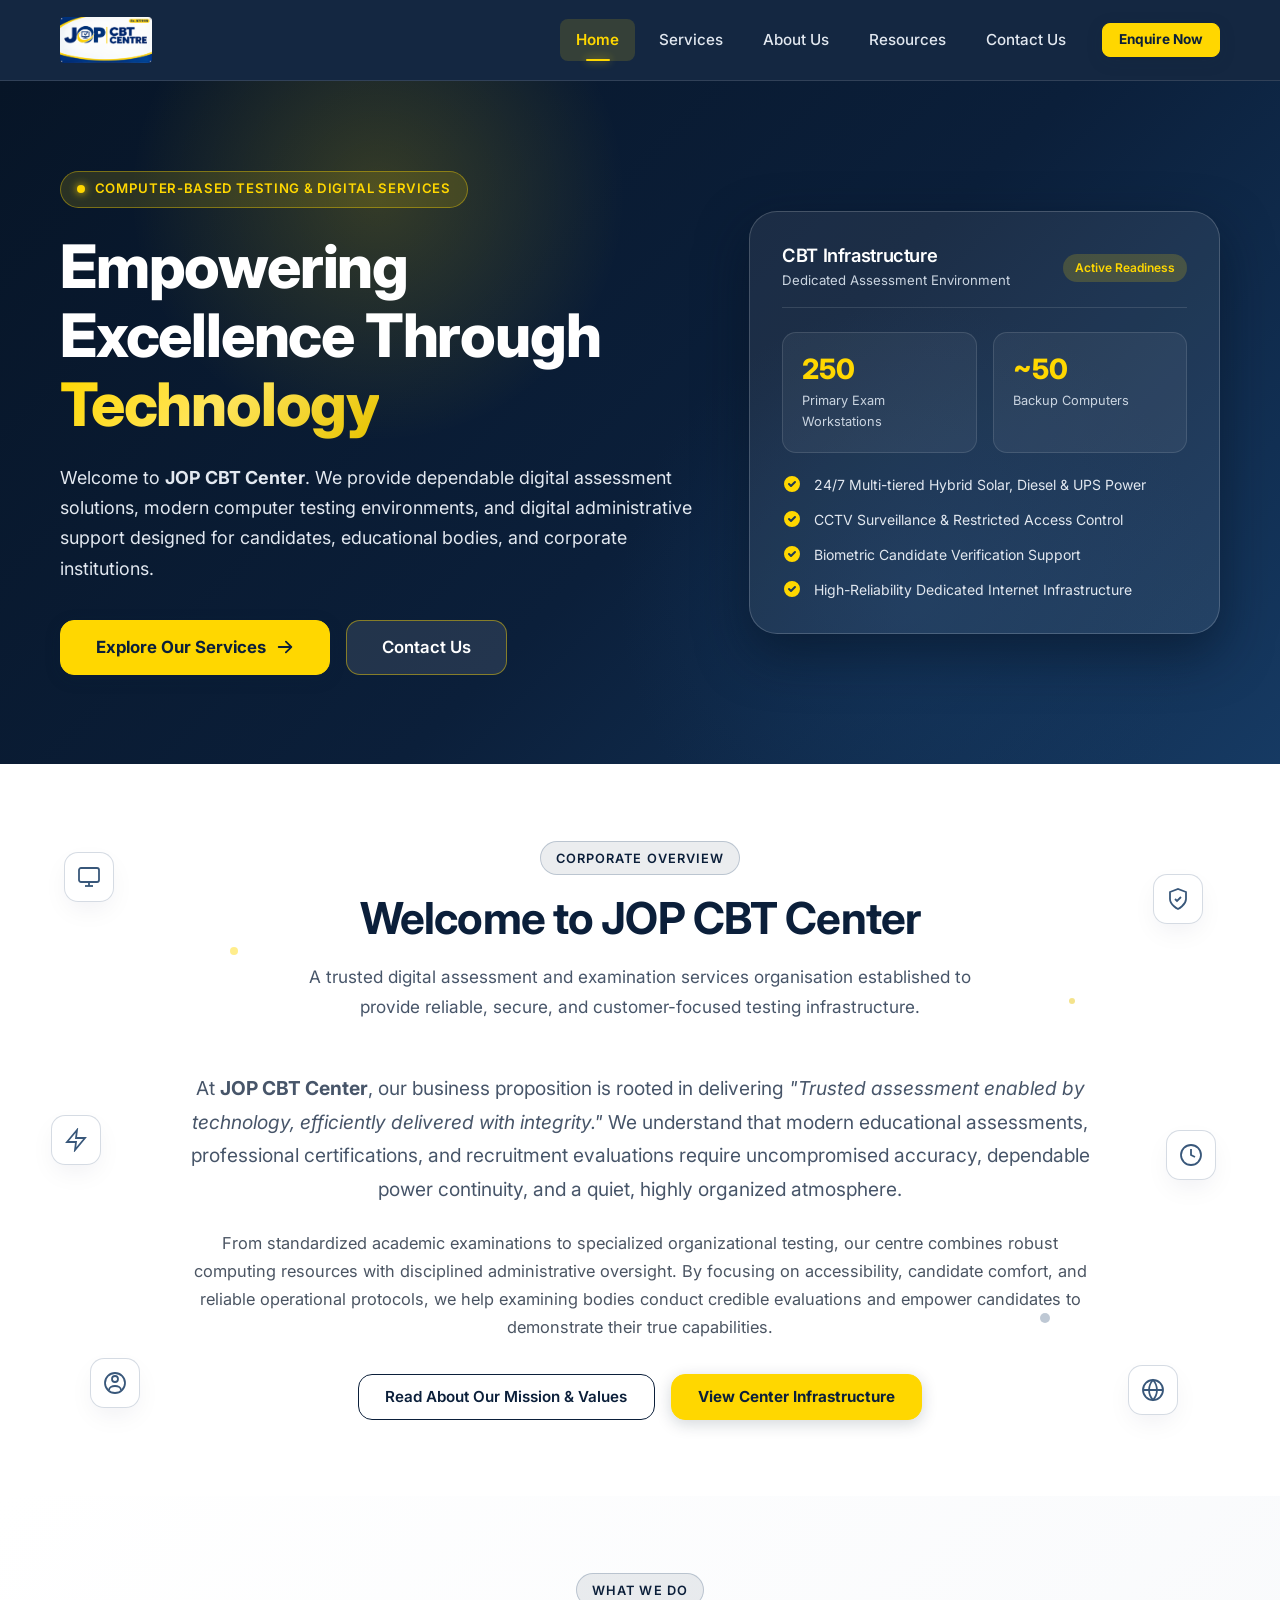
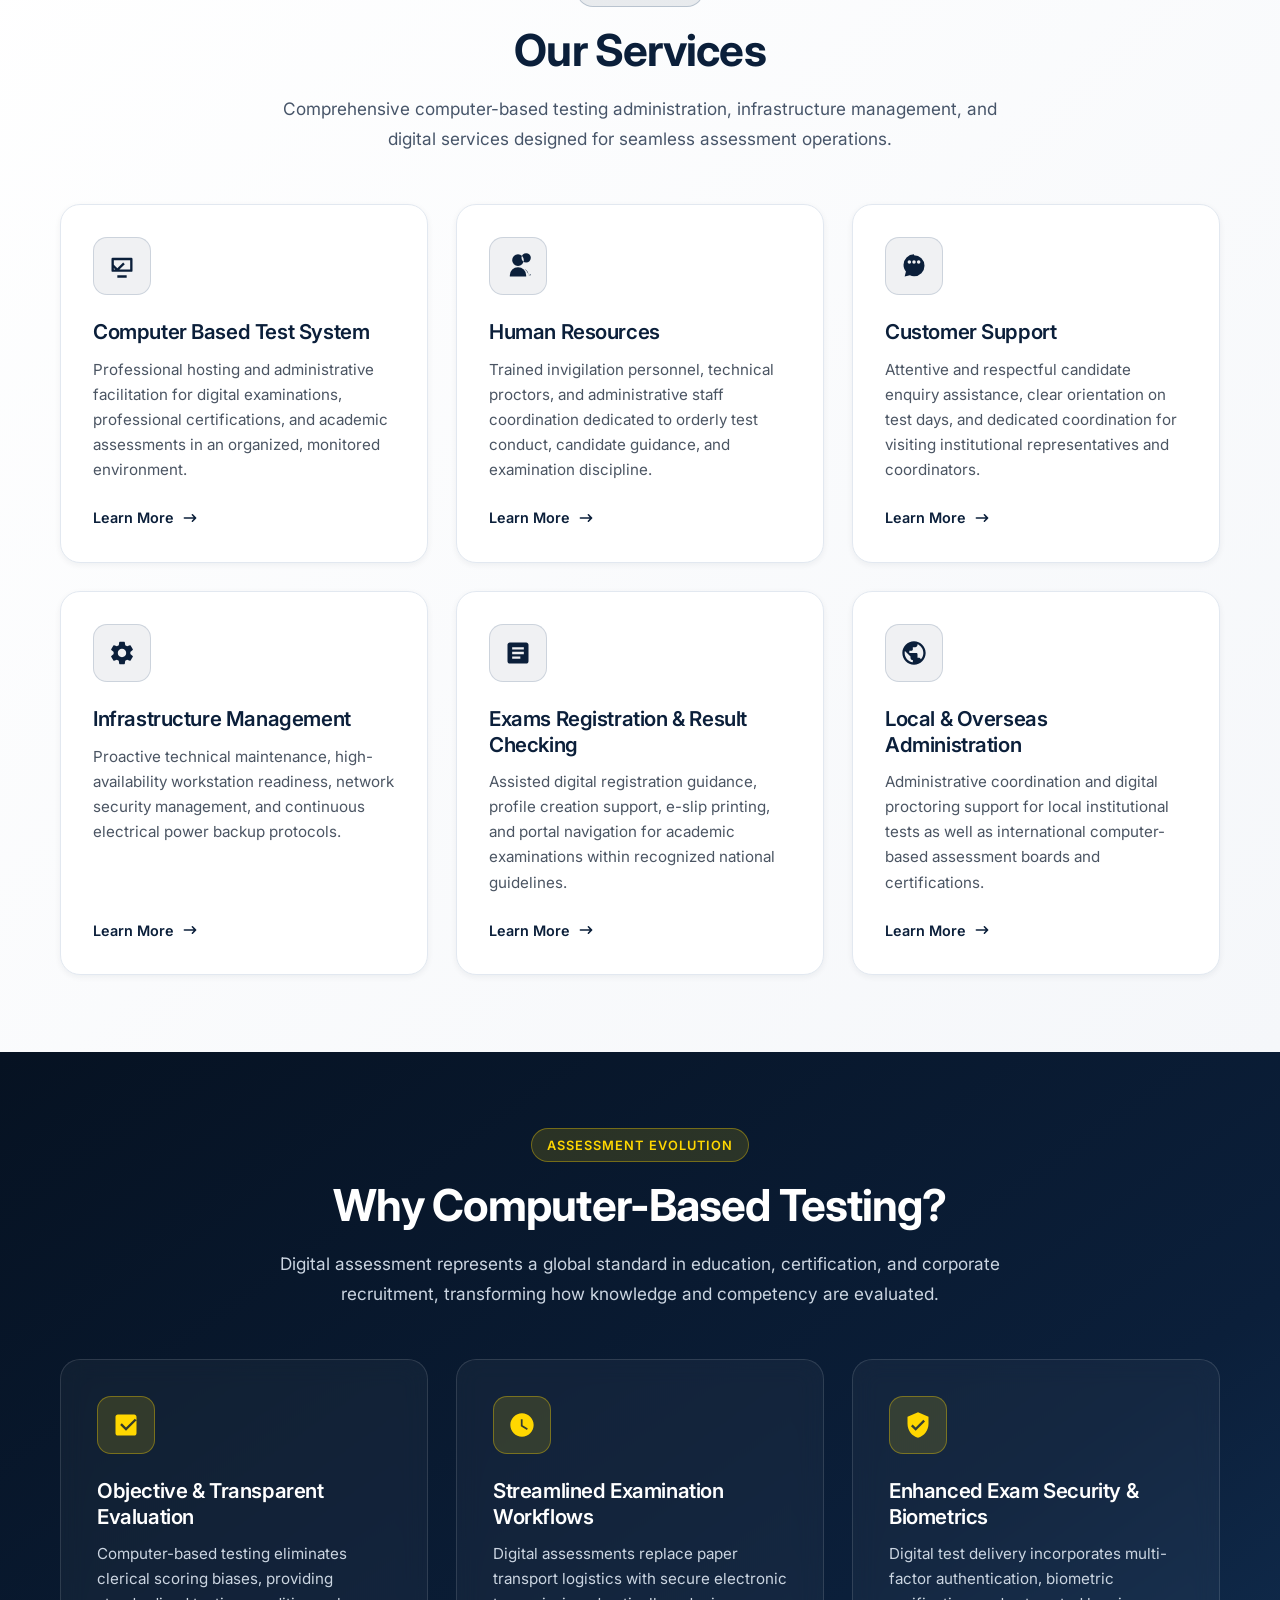
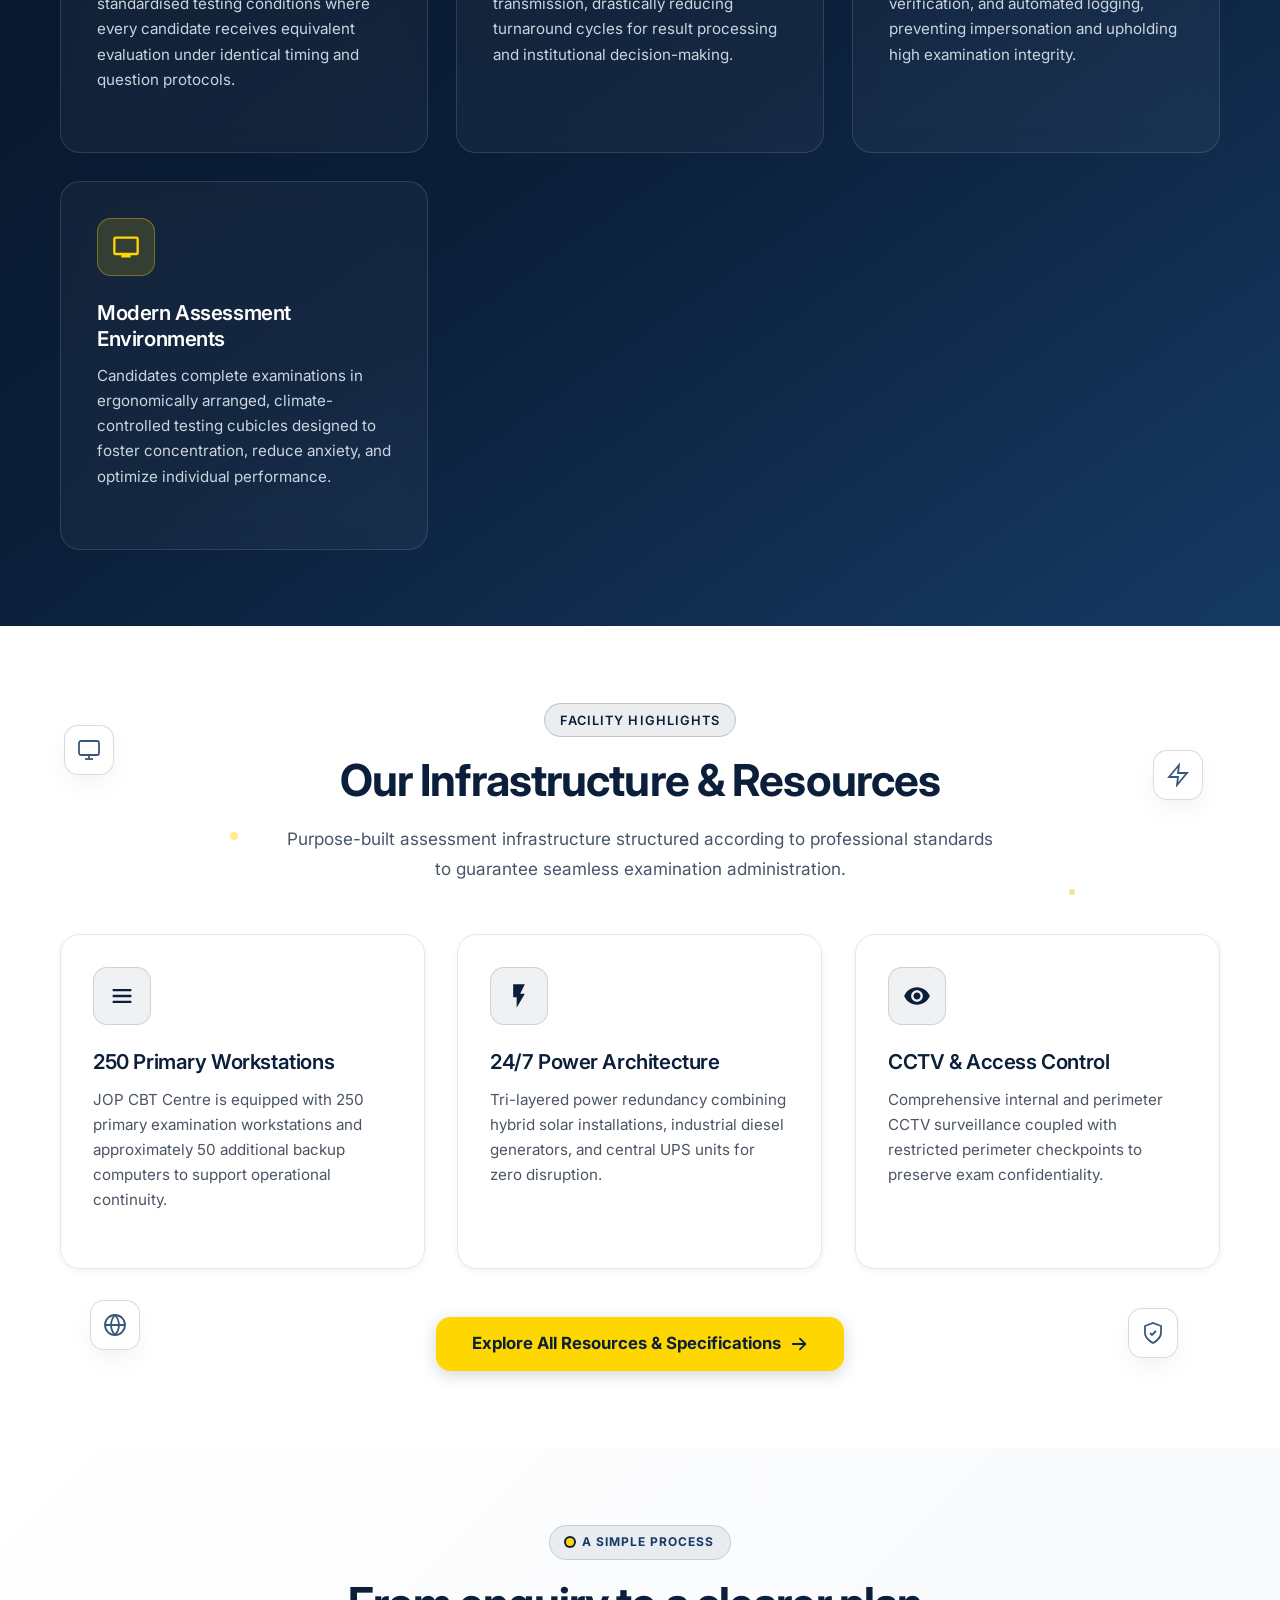
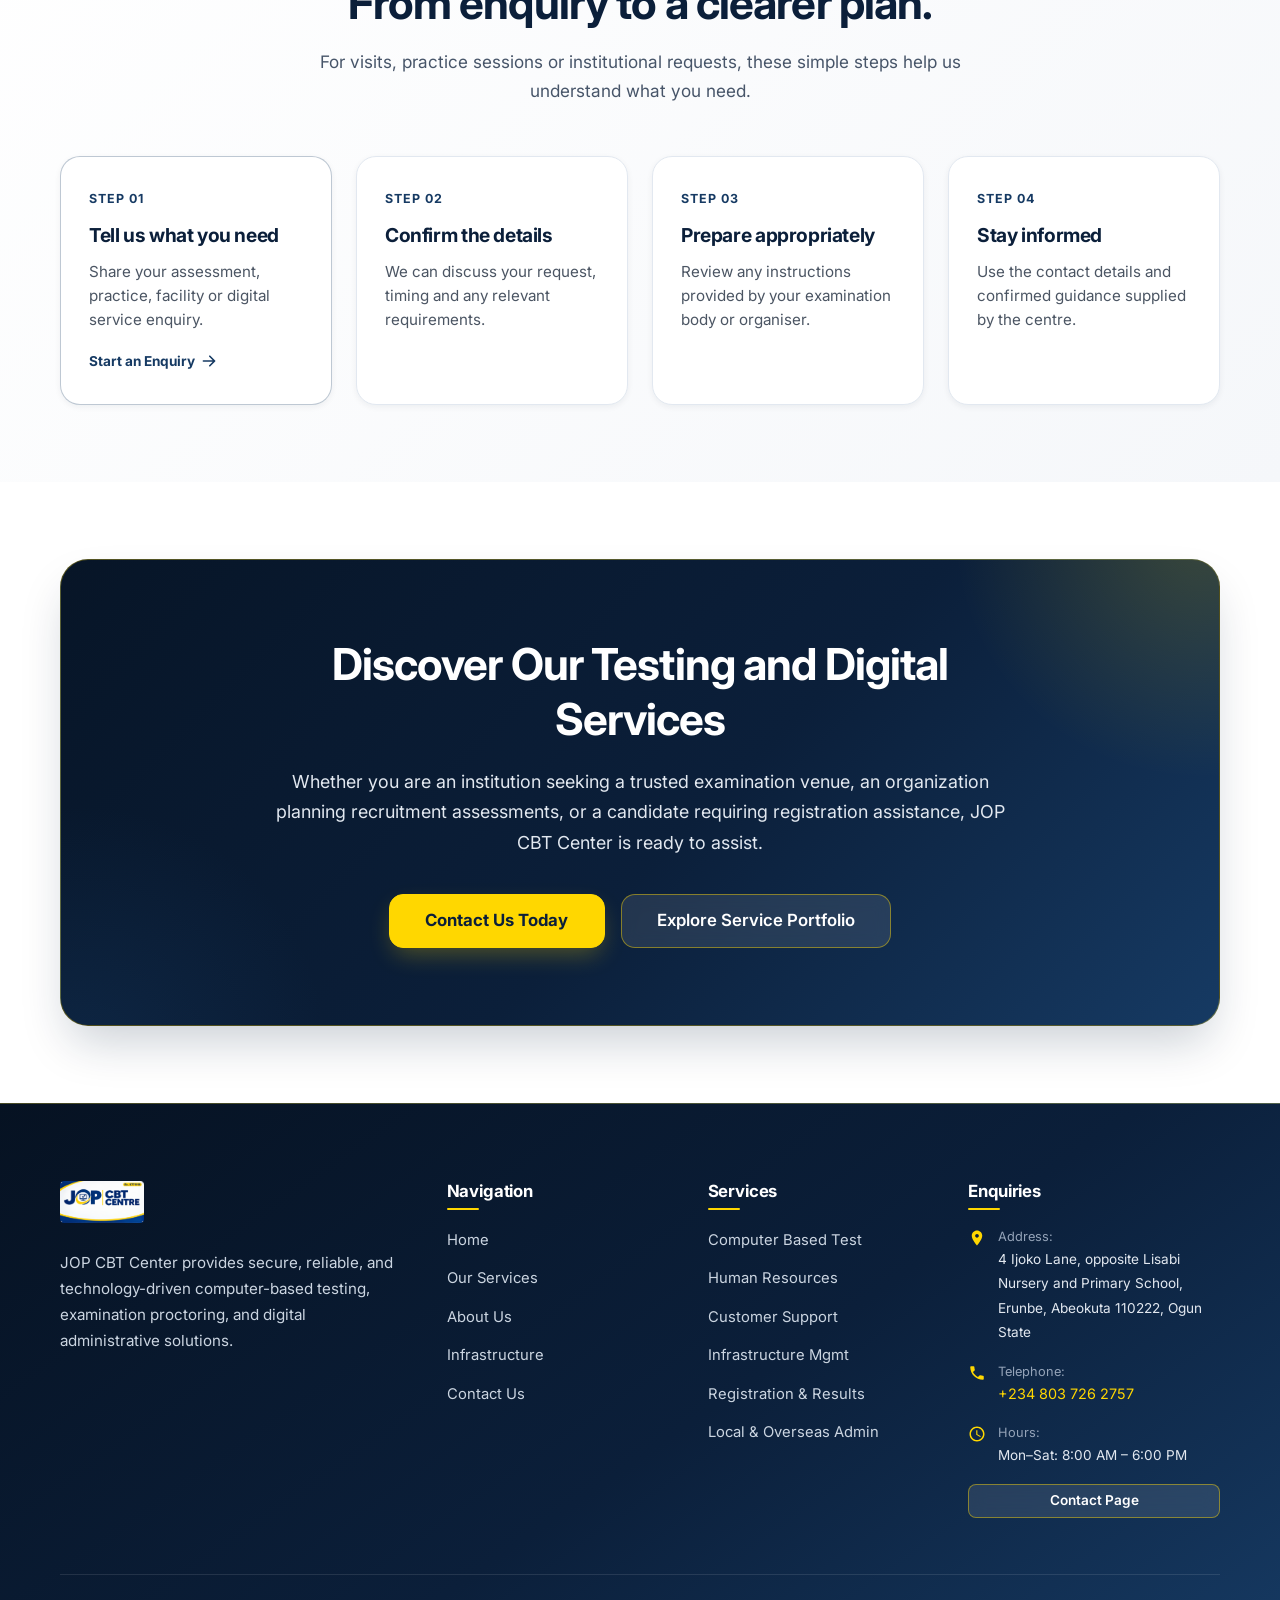
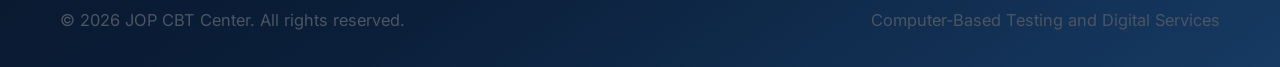
==== commit c5a9fb57: "Revert "alt features" This reverts commit 7e839e47d647a244d7b65a537017f6fce9469ad2." ====
--- a/index.html
+++ b/index.html
@@ -3,20 +3,15 @@
 <head>
   <meta charset="UTF-8">
   <meta name="viewport" content="width=device-width, initial-scale=1.0">
-  <!-- MANAGEMENT APPROVAL NOTE: Publish accreditation-specific title & meta description after final sign-off of WAEC & JAMB accreditation records -->
-  <title>JOP CBT Centre | WAEC &amp; JAMB Accredited CBT Centre in Abeokuta</title>
-  <meta name="description" content="JOP CBT Centre is a WAEC and JAMB accredited computer-based testing centre in Abeokuta, Ogun State, providing examination facilities and digital assessment services.">
-  <meta name="keywords" content="JOP CBT Centre, WAEC Accredited CBT Centre Abeokuta, JAMB Accredited CBT Centre Abeokuta, Computer-Based Testing Ogun State, Digital Assessment Solutions, Examination Hosting Nigeria">
+  <title>JOP CBT Center — Computer-Based Testing & Digital Services</title>
+  <meta name="description" content="JOP CBT Center provides modern computer-based testing, digital assessment administration, and technology services in an organised and secure environment.">
+  <meta name="keywords" content="JOP CBT Center, Computer-Based Testing, CBT Centre, Digital Services, Examination Registration, CBT Infrastructure">
   <meta name="theme-color" content="#0B1F3A">
-  <link rel="canonical" href="https://jopcbt.com/">
 
   <!-- Open Graph Metadata -->
-  <meta property="og:title" content="JOP CBT Centre | WAEC &amp; JAMB Accredited CBT Centre in Abeokuta">
-  <meta property="og:description" content="JOP CBT Centre is a WAEC and JAMB accredited computer-based testing centre in Abeokuta, Ogun State, providing examination facilities and digital assessment services.">
+  <meta property="og:title" content="JOP CBT Center — Computer-Based Testing & Digital Services">
+  <meta property="og:description" content="Trusted digital assessment and examination services enabled by modern technology and delivered with integrity.">
   <meta property="og:type" content="website">
-  <meta property="og:url" content="https://jopcbt.com/">
-  <meta property="og:image" content="assets/images/jop-cbt-hall-1.jpg">
-  <meta property="og:locale" content="en_NG">
 
   <!-- Google Fonts: Inter -->
   <link rel="preconnect" href="https://fonts.googleapis.com">
@@ -26,43 +21,6 @@
   <!-- Stylesheets -->
   <link rel="stylesheet" href="css/style.css">
   <link rel="stylesheet" href="css/responsive.css">
-
-  <!-- Structured Data (JSON-LD) using verified JOP CBT Centre business details -->
-  <script type="application/ld+json">
-  {
-    "@context": "https://schema.org",
-    "@type": "EducationalOrganization",
-    "name": "JOP CBT Centre",
-    "alternateName": "Julius Olusesan Popoola CBT Centre",
-    "description": "JOP CBT Centre provides secure, scalable, and professionally managed computer-based testing facilities for educational institutions, examination bodies, recruitment agencies, and corporate organisations in Abeokuta, Ogun State.",
-    "url": "https://jopcbt.com/",
-    "telephone": "+2348037262757",
-    "image": "https://jopcbt.com/assets/images/jop-cbt-hall-1.jpg",
-    "address": {
-      "@type": "PostalAddress",
-      "streetAddress": "4 Ijoko Lane, opposite Lisabi Nursery and Primary School, Erunbe",
-      "addressLocality": "Abeokuta",
-      "addressRegion": "Ogun State",
-      "postalCode": "110222",
-      "addressCountry": "NG"
-    },
-    "openingHoursSpecification": [
-      {
-        "@type": "OpeningHoursSpecification",
-        "dayOfWeek": [
-          "Monday",
-          "Tuesday",
-          "Wednesday",
-          "Thursday",
-          "Friday",
-          "Saturday"
-        ],
-        "opens": "08:00",
-        "closes": "18:00"
-      }
-    ]
-  }
-  </script>
 </head>
 <body>
 
@@ -71,21 +29,20 @@
        ====================================================================== -->
   <header class="site-header" role="banner">
     <div class="nav-container">
-      <a href="index.html" class="brand-logo" aria-label="JOP CBT Centre Homepage">
-        <img src="assets/logo/jop-banner.png" alt="JOP CBT Centre Official Logo" class="brand-logo-img">
+      <!-- Temporary Text Logo structured for easy replacement with official asset -->
+      <a href="index.html" class="brand-logo" aria-label="JOP CBT Center Homepage">
+        <img src="assets/logo/jop-banner.png" alt="JOP CBT Centre" class="brand-logo-img">
       </a>
 
       <!-- Desktop Navigation -->
       <nav class="desktop-nav" role="navigation" aria-label="Main Navigation">
         <a href="index.html" class="nav-link active" aria-current="page">Home</a>
+        <a href="services.html" class="nav-link">Services</a>
         <a href="about.html" class="nav-link">About Us</a>
-        <a href="services.html" class="nav-link">Our Services</a>
-        <a href="resources.html" class="nav-link">Infrastructure</a>
-        <a href="#accreditation" class="nav-link">Accreditation</a>
-        <a href="#partnerships" class="nav-link">Partnerships</a>
-        <a href="contact.html" class="nav-link">Contact</a>
+        <a href="resources.html" class="nav-link">Resources</a>
+        <a href="contact.html" class="nav-link">Contact Us</a>
         <div class="nav-cta">
-          <a href="#partnerships" data-partnership-intent="inspection" class="btn btn-primary btn-sm">Book a Facility Inspection</a>
+          <a href="contact.html" class="btn btn-primary btn-sm">Enquire Now</a>
         </div>
       </nav>
 
@@ -102,21 +59,19 @@
     <!-- Mobile Drawer Navigation -->
     <nav class="mobile-nav" id="mobile-nav" role="navigation" aria-label="Mobile Navigation">
       <a href="index.html" class="nav-link active" aria-current="page">Home</a>
+      <a href="services.html" class="nav-link">Services</a>
       <a href="about.html" class="nav-link">About Us</a>
-      <a href="services.html" class="nav-link">Our Services</a>
-      <a href="resources.html" class="nav-link">Infrastructure</a>
-      <a href="#accreditation" class="nav-link">Accreditation</a>
-      <a href="#partnerships" class="nav-link">Partnerships</a>
-      <a href="contact.html" class="nav-link">Contact</a>
+      <a href="resources.html" class="nav-link">Resources</a>
+      <a href="contact.html" class="nav-link">Contact Us</a>
       <div class="nav-cta">
-        <a href="#partnerships" data-partnership-intent="inspection" class="btn btn-primary">Book a Facility Inspection</a>
+        <a href="contact.html" class="btn btn-primary">Enquire Now</a>
       </div>
     </nav>
   </header>
 
   <main id="main-content">
     <!-- ======================================================================
-         2. HOMEPAGE HERO SECTION
+         HERO SECTION
          ====================================================================== -->
     <section class="hero-section" aria-label="Introduction">
       <div class="hero-glow-1" aria-hidden="true"></div>
@@ -125,71 +80,45 @@
       <div class="container">
         <div class="hero-grid">
           <div class="hero-content reveal-on-scroll">
-            <!-- Accreditation Highlight Trust Indicator -->
-            <a href="#accreditation" class="hero-badge hero-trust-badge" aria-label="WAEC and JAMB Accredited CBT Centre — View Accreditation Details">
-              <svg class="hero-trust-icon" viewBox="0 0 20 20" fill="currentColor" aria-hidden="true">
-                <path fill-rule="evenodd" d="M10 1.944A11.954 11.954 0 012.166 5C2.056 5.649 2 6.319 2 7c0 5.225 3.34 9.67 8 11.317C14.66 16.67 18 12.225 18 7c0-.682-.057-1.35-.166-2.001A11.954 11.954 0 0110 1.944zM13.707 8.707a1 1 0 00-1.414-1.414L9 10.586 7.707 9.293a1 1 0 00-1.414 1.414l2 2a1 1 0 001.414 0l4-4z" clip-rule="evenodd" />
-              </svg>
-              <span>WAEC &amp; JAMB Accredited CBT Centre</span>
-            </a>
-
+            <div class="hero-badge">
+              <span class="hero-badge-dot"></span>
+              <span>Computer-Based Testing &amp; Digital Services</span>
+            </div>
             <h1 class="hero-title">
-              Reliable Computer-Based Testing &amp; <span class="text-gradient-cyan">Digital Assessment Solutions</span> in Abeokuta
+              Empowering Excellence Through <span class="text-gradient-cyan">Technology</span>
             </h1>
-
             <p class="hero-subtitle">
-              JOP CBT Centre provides secure, scalable, and professionally managed computer-based testing facilities for educational institutions, examination bodies, recruitment agencies, and corporate organisations.
-            </p>
-
+              Welcome to <strong>JOP CBT Center</strong>. We provide dependable digital assessment solutions, modern computer testing environments, and digital administrative support designed for candidates, educational bodies, and corporate institutions.
+            </p>
             <div class="hero-actions">
-              <a href="#partnerships" data-partnership-intent="inspection" class="btn btn-primary btn-lg">
-                Book a Facility Inspection
+              <a href="services.html" class="btn btn-primary btn-lg">
+                Explore Our Services
                 <svg viewBox="0 0 20 20" fill="currentColor" aria-hidden="true">
                   <path fill-rule="evenodd" d="M10.293 3.293a1 1 0 011.414 0l6 6a1 1 0 010 1.414l-6 6a1 1 0 01-1.414-1.414L14.586 11H3a1 1 0 110-2h11.586l-4.293-4.293a1 1 0 010-1.414z" clip-rule="evenodd" />
                 </svg>
               </a>
-              <a href="#partnerships" data-partnership-intent="partnership" class="btn btn-secondary btn-lg">
-                Partner With JOP Centre
-              </a>
-            </div>
-
-            <div class="hero-location-meta">
-              <svg viewBox="0 0 20 20" fill="currentColor" aria-hidden="true">
-                <path fill-rule="evenodd" d="M5.05 4.05a7 7 0 119.9 9.9L10 18.9l-4.95-4.95a7 7 0 010-9.9zM10 11a2 2 0 100-4 2 2 0 000 4z" clip-rule="evenodd" />
-              </svg>
-              <span>4 Ijoko Lane, Erunbe, Abeokuta, Ogun State &bull; <strong data-jop-stat="primary-workstations">250</strong> Primary Workstations + <strong data-jop-stat="backup-computers">~50</strong> Backup Systems</span>
-            </div>
-          </div>
-
-          <!-- Authentic Facility Showcase & Live Readiness Card -->
+              <a href="contact.html" class="btn btn-secondary btn-lg">Contact Us</a>
+            </div>
+          </div>
+
+          <!-- Abstract Technology / Facility Overview Card -->
           <div class="hero-graphic reveal-on-scroll">
             <div class="hero-glass-card">
-              <div class="hero-facility-media">
-                <img
-                  src="assets/images/jop-cbt-hall-1.jpg"
-                  alt="Authentic photograph inside the JOP CBT Centre examination hall in Abeokuta showing partitioned computer workstations"
-                  class="hero-facility-img"
-                  width="640"
-                  height="360"
-                >
-                <span class="hero-facility-caption-pill">Authentic JOP Examination Hall &bull; Abeokuta</span>
-              </div>
-
               <div class="hero-glass-header">
                 <div>
-                  <h2 style="color: #FFFFFF; font-size: 1.15rem; margin-bottom: 2px;">CBT Infrastructure Readiness</h2>
-                  <p style="color: var(--color-slate-300); font-size: 0.825rem; margin: 0;">Purpose-Built Examination Environment</p>
+                  <h4 style="color: #FFFFFF; font-size: 1.15rem; margin-bottom: 2px;">CBT Infrastructure</h4>
+                  <p style="color: var(--color-slate-300); font-size: 0.825rem;">Dedicated Assessment Environment</p>
                 </div>
-                <span class="hero-glass-pill">Active Facility</span>
+                <span class="hero-glass-pill">Active Readiness</span>
               </div>
 
               <div class="hero-stat-row">
                 <div class="hero-stat-box">
-                  <div class="hero-stat-number" data-jop-stat="primary-workstations">250</div>
+                  <div class="hero-stat-number">250</div>
                   <div class="hero-stat-label">Primary Exam Workstations</div>
                 </div>
                 <div class="hero-stat-box">
-                  <div class="hero-stat-number" data-jop-stat="backup-computers">~50</div>
+                  <div class="hero-stat-number">~50</div>
                   <div class="hero-stat-label">Backup Computers</div>
                 </div>
               </div>
@@ -199,19 +128,25 @@
                   <svg class="hero-feature-icon" viewBox="0 0 20 20" fill="currentColor" aria-hidden="true">
                     <path fill-rule="evenodd" d="M10 18a8 8 0 100-16 8 8 0 000 16zm3.707-9.293a1 1 0 00-1.414-1.414L9 10.586 7.707 9.293a1 1 0 00-1.414 1.414l2 2a1 1 0 001.414 0l4-4z" clip-rule="evenodd" />
                   </svg>
-                  <span>24/7 Multi-Tiered Hybrid Solar, Diesel &amp; UPS Power</span>
+                  <span>24/7 Multi-tiered Hybrid Solar, Diesel &amp; UPS Power</span>
                 </div>
                 <div class="hero-feature-item">
                   <svg class="hero-feature-icon" viewBox="0 0 20 20" fill="currentColor" aria-hidden="true">
                     <path fill-rule="evenodd" d="M10 18a8 8 0 100-16 8 8 0 000 16zm3.707-9.293a1 1 0 00-1.414-1.414L9 10.586 7.707 9.293a1 1 0 00-1.414 1.414l2 2a1 1 0 001.414 0l4-4z" clip-rule="evenodd" />
                   </svg>
-                  <span>CCTV Surveillance, Biometrics &amp; Access Control</span>
+                  <span>CCTV Surveillance &amp; Restricted Access Control</span>
                 </div>
                 <div class="hero-feature-item">
                   <svg class="hero-feature-icon" viewBox="0 0 20 20" fill="currentColor" aria-hidden="true">
                     <path fill-rule="evenodd" d="M10 18a8 8 0 100-16 8 8 0 000 16zm3.707-9.293a1 1 0 00-1.414-1.414L9 10.586 7.707 9.293a1 1 0 00-1.414 1.414l2 2a1 1 0 001.414 0l4-4z" clip-rule="evenodd" />
                   </svg>
-                  <span>Dedicated High-Reliability Network Connectivity</span>
+                  <span>Biometric Candidate Verification Support</span>
+                </div>
+                <div class="hero-feature-item">
+                  <svg class="hero-feature-icon" viewBox="0 0 20 20" fill="currentColor" aria-hidden="true">
+                    <path fill-rule="evenodd" d="M10 18a8 8 0 100-16 8 8 0 000 16zm3.707-9.293a1 1 0 00-1.414-1.414L9 10.586 7.707 9.293a1 1 0 00-1.414 1.414l2 2a1 1 0 001.414 0l4-4z" clip-rule="evenodd" />
+                  </svg>
+                  <span>High-Reliability Dedicated Internet Infrastructure</span>
                 </div>
               </div>
             </div>
@@ -220,284 +155,105 @@
       </div>
     </section>
 
-    <!-- Subtle Visual Divider Between Hero & Accreditation Section -->
-    <div class="hero-accreditation-divider" aria-hidden="true"></div>
-
     <!-- ======================================================================
-         3. NEW: WAEC & JAMB ACCREDITATION SECTION
+         WELCOME & COMPANY INTRODUCTION
          ====================================================================== -->
-    <!-- MANAGEMENT VERIFICATION NOTE: Confirm current WAEC and JAMB approval letters and brand usage permissions before public production launch -->
-    <section id="accreditation" class="section section-white accreditation-section" aria-labelledby="accreditation-heading">
-      <div class="container">
-        <div class="section-header reveal-on-scroll">
-          <span class="section-tag">Recognised Institutional Standards</span>
-          <h2 id="accreditation-heading" class="section-title">Accredited by Leading Examination Bodies</h2>
-          <p class="section-description">
-            JOP CBT Centre is accredited by the West African Examinations Council (WAEC) and the Joint Admissions and Matriculation Board (JAMB), reflecting our commitment to maintaining recognised standards for computer-based examination delivery.
-          </p>
-        </div>
-
-        <div class="accreditation-grid">
-          <!-- Card 1: WAEC -->
-          <article class="accreditation-card reveal-on-scroll" data-accreditation-card="waec">
-            <div class="accreditation-logo-box">
-              <img
-                src="assets/logo/waec-logo.png"
-                alt="Official logo of the West African Examinations Council (WAEC)"
-                class="accreditation-logo-img"
-                width="136"
-                height="136"
-                loading="eager"
-                decoding="async"
-                data-accreditation-logo
-              >
-            </div>
-            <div class="accreditation-card-body">
-              <h3 class="accreditation-code" data-accreditation-short>WAEC</h3>
-              <p class="accreditation-fullname" data-accreditation-full>West African Examinations Council</p>
-              <div class="accreditation-status-pill">
-                <svg viewBox="0 0 20 20" fill="currentColor" aria-hidden="true">
-                  <path fill-rule="evenodd" d="M10 18a8 8 0 100-16 8 8 0 000 16zm3.707-9.293a1 1 0 00-1.414-1.414L9 10.586 7.707 9.293a1 1 0 00-1.414 1.414l2 2a1 1 0 001.414 0l4-4z" clip-rule="evenodd" />
-                </svg>
-                <span data-accreditation-status>Accredited Centre</span>
-              </div>
-            </div>
-          </article>
-
-          <!-- Card 2: JAMB -->
-          <article class="accreditation-card reveal-on-scroll" data-accreditation-card="jamb">
-            <div class="accreditation-logo-box">
-              <img
-                src="assets/logo/jamb-logo.png"
-                alt="Official logo of the Joint Admissions and Matriculation Board (JAMB)"
-                class="accreditation-logo-img"
-                width="136"
-                height="136"
-                loading="eager"
-                decoding="async"
-                data-accreditation-logo
-              >
-            </div>
-            <div class="accreditation-card-body">
-              <h3 class="accreditation-code" data-accreditation-short>JAMB</h3>
-              <p class="accreditation-fullname" data-accreditation-full>Joint Admissions and Matriculation Board</p>
-              <div class="accreditation-status-pill">
-                <svg viewBox="0 0 20 20" fill="currentColor" aria-hidden="true">
-                  <path fill-rule="evenodd" d="M10 18a8 8 0 100-16 8 8 0 000 16zm3.707-9.293a1 1 0 00-1.414-1.414L9 10.586 7.707 9.293a1 1 0 00-1.414 1.414l2 2a1 1 0 001.414 0l4-4z" clip-rule="evenodd" />
-                </svg>
-                <span data-accreditation-status>Accredited Centre</span>
-              </div>
-            </div>
-          </article>
-        </div>
-
-        <div class="accreditation-compliance-note reveal-on-scroll">
-          <p>
-            <strong>Verification &amp; Compliance Notice:</strong> WAEC and JAMB logos are official trademarks of their respective examination authorities and are displayed solely to indicate JOP CBT Centre’s accredited testing facility status. JOP CBT Centre is an independent assessment organisation. Institutional partners may <a href="#partnerships" data-partnership-intent="inspection">request a facility inspection</a> to review physical accreditation documentation on site.
-          </p>
-        </div>
-      </div>
-    </section>
-
-    <!-- ======================================================================
-         4. INSTITUTIONAL TRUST SECTION
-         ====================================================================== -->
-    <section id="institutional-trust" class="section section-light section-interactive-bg" aria-labelledby="trust-heading">
+    <section class="section section-white section-interactive-bg" aria-labelledby="welcome-heading">
+      <!-- Interactive Floating Tech Elements & Ambient Cursor Spotlight -->
       <div class="ambient-cursor-spotlight" aria-hidden="true"></div>
       <div class="floating-tech-backdrop" aria-hidden="true">
-        <div class="floating-icon-item icon-pos-1" data-parallax="0.04" title="Modern Testing Workstations">
+        <div class="floating-icon-item icon-pos-1" data-parallax="0.05" title="Computer Workstation">
           <svg viewBox="0 0 24 24" fill="none" stroke="currentColor" stroke-width="1.8">
             <rect x="2" y="3" width="20" height="14" rx="2"/>
             <line x1="8" y1="21" x2="16" y2="21"/>
             <line x1="12" y1="17" x2="12" y2="21"/>
           </svg>
         </div>
-        <div class="floating-icon-item icon-pos-2" data-parallax="-0.04" title="Secure Examination Delivery">
+        <div class="floating-icon-item icon-pos-2" data-parallax="-0.04" title="Exam Integrity & Security">
           <svg viewBox="0 0 24 24" fill="none" stroke="currentColor" stroke-width="1.8">
             <path d="M12 22s8-4 8-10V5l-8-3-8 3v7c0 6 8 10 8 10z"/>
             <path d="M9 12l2 2 4-4"/>
           </svg>
         </div>
+        <div class="floating-icon-item icon-pos-3" data-parallax="0.06" title="Power Continuity">
+          <svg viewBox="0 0 24 24" fill="none" stroke="currentColor" stroke-width="1.8">
+            <path d="M13 2L3 14h9l-1 8 10-12h-9l1-8z"/>
+          </svg>
+        </div>
+        <div class="floating-icon-item icon-pos-4" data-parallax="-0.05" title="Assessment Timing">
+          <svg viewBox="0 0 24 24" fill="none" stroke="currentColor" stroke-width="1.8">
+            <circle cx="12" cy="12" r="10"/>
+            <path d="M12 6v6l4 2"/>
+          </svg>
+        </div>
+        <div class="floating-icon-item icon-pos-5" data-parallax="0.04" title="Biometric Safeguards">
+          <svg viewBox="0 0 24 24" fill="none" stroke="currentColor" stroke-width="1.8">
+            <path d="M12 11c1.66 0 3-1.34 3-3s-1.34-3-3-3-3 1.34-3 3 1.34 3 3 3z"/>
+            <path d="M6 19c0-2.5 3-4 6-4s6 1.5 6 4"/>
+            <circle cx="12" cy="12" r="10"/>
+          </svg>
+        </div>
+        <div class="floating-icon-item icon-pos-6" data-parallax="-0.03" title="Dedicated Connectivity">
+          <svg viewBox="0 0 24 24" fill="none" stroke="currentColor" stroke-width="1.8">
+            <circle cx="12" cy="12" r="10"/>
+            <path d="M2 12h20M12 2a15.3 15.3 0 0 1 4 10 15.3 15.3 0 0 1-4 10 15.3 15.3 0 0 1-4-10 15.3 15.3 0 0 1 4-10z"/>
+          </svg>
+        </div>
         <span class="floating-glow-dot dot-1"></span>
         <span class="floating-glow-dot dot-2"></span>
+        <span class="floating-glow-dot dot-3"></span>
       </div>
 
       <div class="container">
         <div class="section-header reveal-on-scroll">
-          <span class="section-tag">Why Institutions Trust JOP</span>
-          <h2 id="trust-heading" class="section-title">Built for Reliable, Professional Digital Assessments</h2>
+          <span class="section-tag">Corporate Overview</span>
+          <h2 id="welcome-heading" class="section-title">Welcome to JOP CBT Center</h2>
           <p class="section-description">
-            Our facility combines purpose-built examination workstations, resilient power and network engineering, and disciplined technical oversight.
-          </p>
-        </div>
-
-        <div class="trust-features-grid">
-          <!-- 1. Modern Testing Infrastructure -->
-          <article class="card trust-feature-card reveal-on-scroll">
-            <div class="card-icon-wrapper" aria-hidden="true">
-              <svg viewBox="0 0 24 24" fill="currentColor">
-                <path d="M20 18c1.1 0 1.99-.9 1.99-2L22 6c0-1.1-.9-2-2-2H4c-1.1 0-2 .9-2 2v10c0 1.1.9 2 2 2H0v2h24v-2h-4zM4 6h16v10H4V6z"/>
-              </svg>
-            </div>
-            <h3 class="card-title">Modern Testing Infrastructure</h3>
-            <p class="card-description">
-              Purpose-designed workstations and examination facilities featuring <span data-jop-stat="primary-workstations">250</span> primary candidate cubicles and <span data-jop-stat="backup-computers">~50</span> backup systems in a climate-controlled hall.
-            </p>
-          </article>
-
-          <!-- 2. Reliable Power & Connectivity -->
-          <article class="card trust-feature-card reveal-on-scroll">
-            <div class="card-icon-wrapper" aria-hidden="true">
-              <svg viewBox="0 0 24 24" fill="currentColor">
-                <path d="M7 2v11h3v9l7-12h-4l4-8z"/>
-              </svg>
-            </div>
-            <h3 class="card-title">Reliable Power &amp; Connectivity</h3>
-            <p class="card-description">
-              Backup systems and network infrastructure designed to support examination operations through hybrid solar arrays, industrial diesel generators, central UPS units, and dedicated internet.
-            </p>
-          </article>
-
-          <!-- 3. Secure Examination Environment -->
-          <article class="card trust-feature-card reveal-on-scroll">
-            <div class="card-icon-wrapper" aria-hidden="true">
-              <svg viewBox="0 0 24 24" fill="currentColor">
-                <path d="M12 1L3 5v6c0 5.55 3.84 10.74 9 12 5.16-1.26 9-6.45 9-12V5l-9-4zm-2 16l-4-4 1.41-1.41L10 14.17l6.59-6.59L18 9l-8 8z"/>
-              </svg>
-            </div>
-            <h3 class="card-title">Secure Examination Environment</h3>
-            <p class="card-description">
-              Controlled access, monitoring and candidate verification capabilities including full-hall CCTV surveillance, perimeter security gates, and biometric identity checks.
-            </p>
-          </article>
-
-          <!-- 4. Professional Technical Support -->
-          <article class="card trust-feature-card reveal-on-scroll">
-            <div class="card-icon-wrapper" aria-hidden="true">
-              <svg viewBox="0 0 24 24" fill="currentColor">
-                <path d="M12 2a9 9 0 0 0-9 9v7c0 1.66 1.34 3 3 3h3v-8H5v-2c0-3.87 3.13-7 7-7s7 3.13 7 7v2h-4v8h3c1.66 0 3-1.34 3-3v-7a9 9 0 0 0-9-9z"/>
-              </svg>
-            </div>
-            <h3 class="card-title">Professional Technical Support</h3>
-            <p class="card-description">
-              Technical assistance before, during and after examination sessions delivered by trained on-site network administrators, system technicians, and disciplined invigilators.
-            </p>
-          </article>
+            A trusted digital assessment and examination services organisation established to provide reliable, secure, and customer-focused testing infrastructure.
+          </p>
+        </div>
+
+        <div style="max-width: 920px; margin: 0 auto; text-align: center;" class="reveal-on-scroll">
+          <p class="lead" style="margin-bottom: 1.5rem;">
+            At <strong>JOP CBT Center</strong>, our business proposition is rooted in delivering <em>"Trusted assessment enabled by technology, efficiently delivered with integrity."</em> We understand that modern educational assessments, professional certifications, and recruitment evaluations require uncompromised accuracy, dependable power continuity, and a quiet, highly organized atmosphere.
+          </p>
+          <p style="margin-bottom: 2rem;">
+            From standardized academic examinations to specialized organizational testing, our centre combines robust computing resources with disciplined administrative oversight. By focusing on accessibility, candidate comfort, and reliable operational protocols, we help examining bodies conduct credible evaluations and empower candidates to demonstrate their true capabilities.
+          </p>
+          <div style="display: flex; justify-content: center; gap: 1rem; flex-wrap: wrap;">
+            <a href="about.html" class="btn btn-outline-dark">Read About Our Mission &amp; Values</a>
+            <a href="resources.html" class="btn btn-primary">View Center Infrastructure</a>
+          </div>
         </div>
       </div>
     </section>
 
     <!-- ======================================================================
-         5. WHO WE SERVE SECTION
+         OUR SERVICES PREVIEW (6 CARDS)
          ====================================================================== -->
-    <section id="who-we-serve" class="section section-dark" aria-labelledby="who-we-serve-heading">
+    <section class="section section-light" aria-labelledby="services-preview-heading">
       <div class="container">
         <div class="section-header reveal-on-scroll">
-          <span class="section-tag">Institutional Reach</span>
-          <h2 id="who-we-serve-heading" class="section-title">Supporting Institutions That Depend on Reliable Assessments</h2>
+          <span class="section-tag">What We Do</span>
+          <h2 id="services-preview-heading" class="section-title">Our Services</h2>
           <p class="section-description">
-            We partner with examination authorities, academic institutions, public sector bodies, and corporate enterprises that require uncompromised testing integrity.
-          </p>
-        </div>
-
-        <div class="who-we-serve-grid">
-          <!-- 1. Examination and Certification Bodies -->
-          <article class="card-glass-dark serve-card reveal-on-scroll">
-            <div class="card-icon-wrapper" aria-hidden="true">
-              <svg viewBox="0 0 24 24" fill="currentColor">
-                <path d="M12 1L3 5v6c0 5.55 3.84 10.74 9 12 5.16-1.26 9-6.45 9-12V5l-9-4zm0 10.99h7c-.53 4.12-3.28 7.79-7 8.94V12H5V6.3l7-3.11v8.8z"/>
-              </svg>
-            </div>
-            <h3 class="card-title">Examination &amp; Certification Bodies</h3>
-            <p class="card-description">
-              Standardised, high-security CBT hosting for national examination councils, professional licensure institutes, and international certification boards.
-            </p>
-          </article>
-
-          <!-- 2. Universities and Higher Institutions -->
-          <article class="card-glass-dark serve-card reveal-on-scroll">
-            <div class="card-icon-wrapper" aria-hidden="true">
-              <svg viewBox="0 0 24 24" fill="currentColor">
-                <path d="M5 13.18v4L12 21l7-3.82v-4L12 17l-7-3.82zM12 3L1 9l11 6 9-4.91V17h2V9L12 3z"/>
-              </svg>
-            </div>
-            <h3 class="card-title">Universities &amp; Higher Institutions</h3>
-            <p class="card-description">
-              Scalable digital assessment venues for Post-UTME admission screenings, semester CBT evaluations, entrance tests, and distance-learning examinations.
-            </p>
-          </article>
-
-          <!-- 3. Government Agencies -->
-          <article class="card-glass-dark serve-card reveal-on-scroll">
-            <div class="card-icon-wrapper" aria-hidden="true">
-              <svg viewBox="0 0 24 24" fill="currentColor">
-                <path d="M4 10h3v7H4zM10.5 10h3v7h-3zM2 19h20v3H2zM17 10h3v7h-3zM12 1L2 6v2h20V6z"/>
-              </svg>
-            </div>
-            <h3 class="card-title">Government Agencies</h3>
-            <p class="card-description">
-              Transparent, merit-driven civil service promotion examinations, public sector recruitment exercises, and regulatory compliance assessments.
-            </p>
-          </article>
-
-          <!-- 4. Recruitment and Human Resource Organisations -->
-          <article class="card-glass-dark serve-card reveal-on-scroll">
-            <div class="card-icon-wrapper" aria-hidden="true">
-              <svg viewBox="0 0 24 24" fill="currentColor">
-                <path d="M16 11c1.66 0 2.99-1.34 2.99-3S17.66 5 16 5c-1.66 0-3 1.34-3 3s1.34 3 3 3zm-8 0c1.66 0 2.99-1.34 2.99-3S9.66 5 8 5C6.34 5 5 6.34 5 8s1.34 3 3 3zm0 2c-2.33 0-7 1.17-7 3.5V19h14v-2.5c0-2.33-4.67-3.5-7-3.5zm8 0c-.29 0-.62.02-.97.05 1.16.84 1.97 1.97 1.97 3.45V19h6v-2.5c0-2.33-4.67-3.5-7-3.5z"/>
-              </svg>
-            </div>
-            <h3 class="card-title">Recruitment &amp; HR Organisations</h3>
-            <p class="card-description">
-              Biometrically verified graduate aptitude testing, pre-employment screening, and psychometric evaluations with orderly candidate coordination.
-            </p>
-          </article>
-
-          <!-- 5. Corporate Training Providers -->
-          <article class="card-glass-dark serve-card reveal-on-scroll">
-            <div class="card-icon-wrapper" aria-hidden="true">
-              <svg viewBox="0 0 24 24" fill="currentColor">
-                <path d="M21 3H3c-1.1 0-2 .9-2 2v12c0 1.1.9 2 2 2h5v2h8v-2h5c1.1 0 2-.9 2-2V5c0-1.1-.9-2-2-2zm0 14H3V5h18v12z"/>
-              </svg>
-            </div>
-            <h3 class="card-title">Corporate Training Providers</h3>
-            <p class="card-description">
-              Equipped workstation labs for workforce competency assessments, digital onboarding simulations, and structured technical skill evaluations.
-            </p>
-          </article>
-        </div>
-      </div>
-    </section>
-
-    <!-- ======================================================================
-         6. OUR CORE SERVICES SECTION
-         ====================================================================== -->
-    <section id="core-services" class="section section-white" aria-labelledby="services-preview-heading">
-      <div class="container">
-        <div class="section-header reveal-on-scroll">
-          <span class="section-tag">Service Portfolio</span>
-          <h2 id="services-preview-heading" class="section-title">Our Core Services</h2>
-          <p class="section-description">
-            Comprehensive computer-based testing administration, assessment hosting, and institutional support tailored to educational and corporate requirements.
+            Comprehensive computer-based testing administration, infrastructure management, and digital services designed for seamless assessment operations.
           </p>
         </div>
 
         <div class="cards-grid">
-          <!-- 1. Computer-Based Examination Hosting -->
+          <!-- Service 1: Computer Based Test System -->
           <article class="card reveal-on-scroll">
-            <div class="service-card-top">
-              <div class="card-icon-wrapper" aria-hidden="true">
-                <svg viewBox="0 0 24 24" fill="currentColor">
-                  <path d="M4 5h16a1 1 0 0 1 1 1v10a1 1 0 0 1-1 1H4a1 1 0 0 1-1-1V6a1 1 0 0 1 1-1zm1 2v8h14V7H5zm3 13h8v2H8v-2zm-3-9l3 3 5-5 1.4 1.4-6.4 6.4-4.4-4.4L5 11z"/>
-                </svg>
-              </div>
-              <span class="service-status-badge service-status-badge--available">Available Service</span>
-            </div>
-            <h3 class="card-title">Computer-Based Examination Hosting</h3>
-            <p class="card-description">
-              End-to-end venue hosting for academic and statutory CBT examinations across <span data-jop-stat="primary-workstations">250</span> primary partitioned workstations and <span data-jop-stat="backup-computers">~50</span> backup computers.
-            </p>
-            <a href="services.html#service-cbt" class="card-link" aria-label="Learn more about Computer-Based Examination Hosting">
+            <div class="card-icon-wrapper" aria-hidden="true">
+              <svg viewBox="0 0 24 24" fill="currentColor">
+                <path d="M4 5h16a1 1 0 0 1 1 1v10a1 1 0 0 1-1 1H4a1 1 0 0 1-1-1V6a1 1 0 0 1 1-1zm1 2v8h14V7H5zm3 13h8v2H8v-2zm-3-9l3 3 5-5 1.4 1.4-6.4 6.4-4.4-4.4L5 11z"/>
+              </svg>
+            </div>
+            <h3 class="card-title">Computer Based Test System</h3>
+            <p class="card-description">
+              Professional hosting and administrative facilitation for digital examinations, professional certifications, and academic assessments in an organized, monitored environment.
+            </p>
+            <a href="services.html#service-cbt" class="card-link" aria-label="Learn more about Computer Based Test System">
               Learn More
               <svg viewBox="0 0 20 20" fill="currentColor" aria-hidden="true">
                 <path fill-rule="evenodd" d="M12.293 5.293a1 1 0 011.414 0l4 4a1 1 0 010 1.414l-4 4a1 1 0 01-1.414-1.414L14.586 11H3a1 1 0 110-2h11.586l-2.293-2.293a1 1 0 010-1.414z" clip-rule="evenodd" />
@@ -505,43 +261,18 @@
             </a>
           </article>
 
-          <!-- 2. Digital Assessment and Testing Solutions -->
+          <!-- Service 2: Human Resources -->
           <article class="card reveal-on-scroll">
-            <div class="service-card-top">
-              <div class="card-icon-wrapper" aria-hidden="true">
-                <svg viewBox="0 0 24 24" fill="currentColor">
-                  <path d="M19.14 12.94c.04-.3.06-.61.06-.94 0-.32-.02-.64-.07-.94l2.03-1.58c.18-.14.23-.41.12-.61l-1.92-3.32c-.12-.22-.37-.29-.59-.22l-2.39.96c-.5-.38-1.03-.7-1.62-.94l-.36-2.54c-.04-.24-.24-.41-.48-.41h-3.84c-.24 0-.43.17-.47.41l-.36 2.54c-.59.24-1.13.57-1.62.94l-2.39-.96c-.22-.08-.47 0-.59.22L2.74 8.87c-.12.21-.08.47.12.61l2.03 1.58c-.05.3-.09.63-.09.94s.02.64.07.94l-2.03 1.58c-.18.14-.23.41-.12.61l1.92 3.32c.12.22.37.29.59.22l2.39-.96c.5.38 1.03.7 1.62.94l.36 2.54c.05.24.24.41.48.41h3.84c.24 0 .44-.17.47-.41l.36-2.54c.59-.24 1.13-.56 1.62-.94l2.39.96c.22.08.47 0 .59-.22l1.92-3.32c.12-.22.07-.47-.12-.61l-2.01-1.58zM12 15.6c-1.98 0-3.6-1.62-3.6-3.6s1.62-3.6 3.6-3.6 3.6 1.62 3.6 3.6-1.62 3.6-3.6 3.6z"/>
-                </svg>
-              </div>
-              <span class="service-status-badge service-status-badge--available">Available Service</span>
-            </div>
-            <h3 class="card-title">Digital Assessment &amp; Testing Solutions</h3>
-            <p class="card-description">
-              Reliable local area network architecture, synchronized test deployment, candidate verification, and exam registration guidance for institutional evaluations.
-            </p>
-            <a href="services.html#service-infrastructure" class="card-link" aria-label="Learn more about Digital Assessment and Testing Solutions">
-              Explore Capabilities
-              <svg viewBox="0 0 20 20" fill="currentColor" aria-hidden="true">
-                <path fill-rule="evenodd" d="M12.293 5.293a1 1 0 011.414 0l4 4a1 1 0 010 1.414l-4 4a1 1 0 01-1.414-1.414L14.586 11H3a1 1 0 110-2h11.586l-2.293-2.293a1 1 0 010-1.414z" clip-rule="evenodd" />
-              </svg>
-            </a>
-          </article>
-
-          <!-- 3. Recruitment and Aptitude Testing -->
-          <article class="card reveal-on-scroll">
-            <div class="service-card-top">
-              <div class="card-icon-wrapper" aria-hidden="true">
-                <svg viewBox="0 0 24 24" fill="currentColor">
-                  <path d="M12 12a5 5 0 1 0 0-10 5 5 0 0 0 0 10zm-7 8a7 7 0 0 1 14 0v1H5v-1zm14-11a4 4 0 1 1 0-8 4 4 0 0 1 0 8zm2 11a5.98 5.98 0 0 0-3.5-5.46A8.96 8.96 0 0 1 21 19v1h2v-1z"/>
-                </svg>
-              </div>
-              <span class="service-status-badge service-status-badge--available">Available Service</span>
-            </div>
-            <h3 class="card-title">Recruitment &amp; Aptitude Testing</h3>
-            <p class="card-description">
-              Secure, proctored candidate screening and workforce aptitude assessments for HR agencies, corporate employers, and public sector recruitment boards.
-            </p>
-            <a href="services.html#service-hr" class="card-link" aria-label="Learn more about Recruitment and Aptitude Testing">
+            <div class="card-icon-wrapper" aria-hidden="true">
+              <svg viewBox="0 0 24 24" fill="currentColor">
+                <path d="M12 12a5 5 0 1 0 0-10 5 5 0 0 0 0 10zm-7 8a7 7 0 0 1 14 0v1H5v-1zm14-11a4 4 0 1 1 0-8 4 4 0 0 1 0 8zm2 11a5.98 5.98 0 0 0-3.5-5.46A8.96 8.96 0 0 1 21 19v1h2v-1z"/>
+              </svg>
+            </div>
+            <h3 class="card-title">Human Resources</h3>
+            <p class="card-description">
+              Trained invigilation personnel, technical proctors, and administrative staff coordination dedicated to orderly test conduct, candidate guidance, and examination discipline.
+            </p>
+            <a href="services.html#service-hr" class="card-link" aria-label="Learn more about Human Resources">
               Learn More
               <svg viewBox="0 0 20 20" fill="currentColor" aria-hidden="true">
                 <path fill-rule="evenodd" d="M12.293 5.293a1 1 0 011.414 0l4 4a1 1 0 010 1.414l-4 4a1 1 0 01-1.414-1.414L14.586 11H3a1 1 0 110-2h11.586l-2.293-2.293a1 1 0 010-1.414z" clip-rule="evenodd" />
@@ -549,21 +280,18 @@
             </a>
           </article>
 
-          <!-- 4. Professional Certification Examination Support -->
+          <!-- Service 3: Customer Support -->
           <article class="card reveal-on-scroll">
-            <div class="service-card-top">
-              <div class="card-icon-wrapper" aria-hidden="true">
-                <svg viewBox="0 0 24 24" fill="currentColor">
-                  <path d="M12 2C6.48 2 2 6.48 2 12s4.48 10 10 10 10-4.48 10-10S17.52 2 12 2zm-1 17.93c-3.95-.49-7-3.85-7-7.93 0-.62.08-1.21.21-1.79L9 15v1c0 1.1.9 2 2 2v1.93zm6.9-2.54c-.26-.81-1-1.39-1.9-1.39h-1v-3c0-.55-.45-1-1-1H8v-2h2c.55 0 1-.45 1-1V7h2c1.1 0 2-.9 2-2v-.41c2.93 1.19 5 4.06 5 7.41 0 2.08-.8 3.97-2.1 5.39z"/>
-                </svg>
-              </div>
-              <span class="service-status-badge service-status-badge--available">Available Service</span>
-            </div>
-            <h3 class="card-title">Professional Certification Examination Support</h3>
-            <p class="card-description">
-              Local and international certification test administration with strict identity authentication, dedicated bandwidth, and trained examination proctors.
-            </p>
-            <a href="services.html#service-admin" class="card-link" aria-label="Learn more about Professional Certification Examination Support">
+            <div class="card-icon-wrapper" aria-hidden="true">
+              <svg viewBox="0 0 24 24" fill="currentColor">
+                <path d="M12 2a9 9 0 0 0-9 9c0 2.2.8 4.2 2.1 5.7L4 21l4.5-1.1c1.1.6 2.3.9 3.5.9a9 9 0 0 0 9-9 9 9 0 0 0-9-9zm-4 8a1.5 1.5 0 1 1 0-3 1.5 1.5 0 0 1 0 3zm4 0a1.5 1.5 0 1 1 0-3 1.5 1.5 0 0 1 0 3zm4 0a1.5 1.5 0 1 1 0-3 1.5 1.5 0 0 1 0 3z"/>
+              </svg>
+            </div>
+            <h3 class="card-title">Customer Support</h3>
+            <p class="card-description">
+              Attentive and respectful candidate enquiry assistance, clear orientation on test days, and dedicated coordination for visiting institutional representatives and coordinators.
+            </p>
+            <a href="services.html#service-support" class="card-link" aria-label="Learn more about Customer Support">
               Learn More
               <svg viewBox="0 0 20 20" fill="currentColor" aria-hidden="true">
                 <path fill-rule="evenodd" d="M12.293 5.293a1 1 0 011.414 0l4 4a1 1 0 010 1.414l-4 4a1 1 0 01-1.414-1.414L14.586 11H3a1 1 0 110-2h11.586l-2.293-2.293a1 1 0 010-1.414z" clip-rule="evenodd" />
@@ -571,57 +299,136 @@
             </a>
           </article>
 
-          <!-- 5. ICT Training and Digital Skills Development -->
+          <!-- Service 4: Infrastructure Management -->
           <article class="card reveal-on-scroll">
-            <div class="service-card-top">
-              <div class="card-icon-wrapper" aria-hidden="true">
-                <svg viewBox="0 0 24 24" fill="currentColor">
-                  <path d="M19 3H5c-1.1 0-2 .9-2 2v14c0 1.1.9 2 2 2h14c1.1 0 2-.9 2-2V5c0-1.1-.9-2-2-2zm-5 14H7v-2h7v2zm3-4H7v-2h10v2zm0-4H7V7h10v2z"/>
-                </svg>
-              </div>
-              <span class="service-status-badge service-status-badge--planned">Planned Programme</span>
-            </div>
-            <h3 class="card-title">ICT Training &amp; Digital Skills Development</h3>
-            <p class="card-description">
-              Structured computer literacy workshops, CBT familiarisation sessions, and institutional digital skills training hosted within our networked computer hall.
-            </p>
-            <a href="#partnerships" data-partnership-intent="partnership" class="card-link" aria-label="Enquire about ICT Training and Digital Skills Development">
-              Enquire About Programme
+            <div class="card-icon-wrapper" aria-hidden="true">
+              <svg viewBox="0 0 24 24" fill="currentColor">
+                <path d="M19.14 12.94c.04-.3.06-.61.06-.94 0-.32-.02-.64-.07-.94l2.03-1.58c.18-.14.23-.41.12-.61l-1.92-3.32c-.12-.22-.37-.29-.59-.22l-2.39.96c-.5-.38-1.03-.7-1.62-.94l-.36-2.54c-.04-.24-.24-.41-.48-.41h-3.84c-.24 0-.43.17-.47.41l-.36 2.54c-.59.24-1.13.57-1.62.94l-2.39-.96c-.22-.08-.47 0-.59.22L2.74 8.87c-.12.21-.08.47.12.61l2.03 1.58c-.05.3-.09.63-.09.94s.02.64.07.94l-2.03 1.58c-.18.14-.23.41-.12.61l1.92 3.32c.12.22.37.29.59.22l2.39-.96c.5.38 1.03.7 1.62.94l.36 2.54c.05.24.24.41.48.41h3.84c.24 0 .44-.17.47-.41l.36-2.54c.59-.24 1.13-.56 1.62-.94l2.39.96c.22.08.47 0 .59-.22l1.92-3.32c.12-.22.07-.47-.12-.61l-2.01-1.58zM12 15.6c-1.98 0-3.6-1.62-3.6-3.6s1.62-3.6 3.6-3.6 3.6 1.62 3.6 3.6-1.62 3.6-3.6 3.6z"/>
+              </svg>
+            </div>
+            <h3 class="card-title">Infrastructure Management</h3>
+            <p class="card-description">
+              Proactive technical maintenance, high-availability workstation readiness, network security management, and continuous electrical power backup protocols.
+            </p>
+            <a href="services.html#service-infrastructure" class="card-link" aria-label="Learn more about Infrastructure Management">
+              Learn More
               <svg viewBox="0 0 20 20" fill="currentColor" aria-hidden="true">
                 <path fill-rule="evenodd" d="M12.293 5.293a1 1 0 011.414 0l4 4a1 1 0 010 1.414l-4 4a1 1 0 01-1.414-1.414L14.586 11H3a1 1 0 110-2h11.586l-2.293-2.293a1 1 0 010-1.414z" clip-rule="evenodd" />
               </svg>
             </a>
           </article>
 
-          <!-- 6. Institutional Testing Partnerships -->
+          <!-- Service 5: Exams Registration & Result Checking -->
           <article class="card reveal-on-scroll">
-            <div class="service-card-top">
-              <div class="card-icon-wrapper" aria-hidden="true">
-                <svg viewBox="0 0 24 24" fill="currentColor">
-                  <path d="M12 2a9 9 0 0 0-9 9c0 2.2.8 4.2 2.1 5.7L4 21l4.5-1.1c1.1.6 2.3.9 3.5.9a9 9 0 0 0 9-9 9 9 0 0 0-9-9zm-4 8a1.5 1.5 0 1 1 0-3 1.5 1.5 0 0 1 0 3zm4 0a1.5 1.5 0 1 1 0-3 1.5 1.5 0 0 1 0 3zm4 0a1.5 1.5 0 1 1 0-3 1.5 1.5 0 0 1 0 3z"/>
-                </svg>
-              </div>
-              <span class="service-status-badge service-status-badge--available">Available Service</span>
-            </div>
-            <h3 class="card-title">Institutional Testing Partnerships</h3>
-            <p class="card-description">
-              Multi-day or recurring examination hosting agreements with dedicated technical coordination, candidate support desk, and custom operational scheduling.
-            </p>
-            <a href="#partnerships" data-partnership-intent="partnership" class="card-link" aria-label="Request an Institutional Testing Partnership">
-              Partner With Us
+            <div class="card-icon-wrapper" aria-hidden="true">
+              <svg viewBox="0 0 24 24" fill="currentColor">
+                <path d="M19 3H5c-1.1 0-2 .9-2 2v14c0 1.1.9 2 2 2h14c1.1 0 2-.9 2-2V5c0-1.1-.9-2-2-2zm-5 14H7v-2h7v2zm3-4H7v-2h10v2zm0-4H7V7h10v2z"/>
+              </svg>
+            </div>
+            <h3 class="card-title">Exams Registration &amp; Result Checking</h3>
+            <p class="card-description">
+              Assisted digital registration guidance, profile creation support, e-slip printing, and portal navigation for academic examinations within recognized national guidelines.
+            </p>
+            <a href="services.html#service-registration" class="card-link" aria-label="Learn more about Exams Registration and Result Checking">
+              Learn More
               <svg viewBox="0 0 20 20" fill="currentColor" aria-hidden="true">
                 <path fill-rule="evenodd" d="M12.293 5.293a1 1 0 011.414 0l4 4a1 1 0 010 1.414l-4 4a1 1 0 01-1.414-1.414L14.586 11H3a1 1 0 110-2h11.586l-2.293-2.293a1 1 0 010-1.414z" clip-rule="evenodd" />
               </svg>
             </a>
           </article>
+
+          <!-- Service 6: Local and Overseas Administration -->
+          <article class="card reveal-on-scroll">
+            <div class="card-icon-wrapper" aria-hidden="true">
+              <svg viewBox="0 0 24 24" fill="currentColor">
+                <path d="M12 2C6.48 2 2 6.48 2 12s4.48 10 10 10 10-4.48 10-10S17.52 2 12 2zm-1 17.93c-3.95-.49-7-3.85-7-7.93 0-.62.08-1.21.21-1.79L9 15v1c0 1.1.9 2 2 2v1.93zm6.9-2.54c-.26-.81-1-1.39-1.9-1.39h-1v-3c0-.55-.45-1-1-1H8v-2h2c.55 0 1-.45 1-1V7h2c1.1 0 2-.9 2-2v-.41c2.93 1.19 5 4.06 5 7.41 0 2.08-.8 3.97-2.1 5.39z"/>
+              </svg>
+            </div>
+            <h3 class="card-title">Local &amp; Overseas Administration</h3>
+            <p class="card-description">
+              Administrative coordination and digital proctoring support for local institutional tests as well as international computer-based assessment boards and certifications.
+            </p>
+            <a href="services.html#service-admin" class="card-link" aria-label="Learn more about Local and Overseas Administration">
+              Learn More
+              <svg viewBox="0 0 20 20" fill="currentColor" aria-hidden="true">
+                <path fill-rule="evenodd" d="M12.293 5.293a1 1 0 011.414 0l4 4a1 1 0 010 1.414l-4 4a1 1 0 01-1.414-1.414L14.586 11H3a1 1 0 110-2h11.586l-2.293-2.293a1 1 0 010-1.414z" clip-rule="evenodd" />
+              </svg>
+            </a>
+          </article>
         </div>
       </div>
     </section>
 
     <!-- ======================================================================
-         8. INFRASTRUCTURE PREVIEW SECTION
+         WHY COMPUTER-BASED TESTING? (EDUCATIONAL VALUE SECTION)
          ====================================================================== -->
-    <section id="infrastructure-preview" class="section section-light section-interactive-bg" aria-labelledby="resources-preview-heading">
+    <section class="section section-dark" aria-labelledby="why-cbt-heading">
+      <div class="container">
+        <div class="section-header reveal-on-scroll">
+          <span class="section-tag">Assessment Evolution</span>
+          <h2 id="why-cbt-heading" class="section-title">Why Computer-Based Testing?</h2>
+          <p class="section-description">
+            Digital assessment represents a global standard in education, certification, and corporate recruitment, transforming how knowledge and competency are evaluated.
+          </p>
+        </div>
+
+        <div class="cards-grid">
+          <div class="card-glass-dark reveal-on-scroll">
+            <div class="card-icon-wrapper" aria-hidden="true">
+              <svg viewBox="0 0 24 24" fill="currentColor">
+                <path d="M19 3H5c-1.1 0-2 .9-2 2v14c0 1.1.9 2 2 2h14c1.1 0 2-.9 2-2V5c0-1.1-.9-2-2-2zm-7 14l-5-5 1.41-1.41L12 14.17l7.59-7.59L21 8l-9 9z"/>
+              </svg>
+            </div>
+            <h3 class="card-title">Objective &amp; Transparent Evaluation</h3>
+            <p class="card-description">
+              Computer-based testing eliminates clerical scoring biases, providing standardised testing conditions where every candidate receives equivalent evaluation under identical timing and question protocols.
+            </p>
+          </div>
+
+          <div class="card-glass-dark reveal-on-scroll">
+            <div class="card-icon-wrapper" aria-hidden="true">
+              <svg viewBox="0 0 24 24" fill="currentColor">
+                <path d="M12 2C6.5 2 2 6.5 2 12s4.5 10 10 10 10-4.5 10-10S17.5 2 12 2zm4.2 14.2L11 13V7h1.5v5.2l4.5 2.7-.8 1.3z"/>
+              </svg>
+            </div>
+            <h3 class="card-title">Streamlined Examination Workflows</h3>
+            <p class="card-description">
+              Digital assessments replace paper transport logistics with secure electronic transmission, drastically reducing turnaround cycles for result processing and institutional decision-making.
+            </p>
+          </div>
+
+          <div class="card-glass-dark reveal-on-scroll">
+            <div class="card-icon-wrapper" aria-hidden="true">
+              <svg viewBox="0 0 24 24" fill="currentColor">
+                <path d="M12 1L3 5v6c0 5.55 3.84 10.74 9 12 5.16-1.26 9-6.45 9-12V5l-9-4zm-2 16l-4-4 1.41-1.41L10 14.17l6.59-6.59L18 9l-8 8z"/>
+              </svg>
+            </div>
+            <h3 class="card-title">Enhanced Exam Security &amp; Biometrics</h3>
+            <p class="card-description">
+              Digital test delivery incorporates multi-factor authentication, biometric verification, and automated logging, preventing impersonation and upholding high examination integrity.
+            </p>
+          </div>
+
+          <div class="card-glass-dark reveal-on-scroll">
+            <div class="card-icon-wrapper" aria-hidden="true">
+              <svg viewBox="0 0 24 24" fill="currentColor">
+                <path d="M21 3H3c-1.1 0-2 .9-2 2v12c0 1.1.9 2 2 2h5v2h8v-2h5c1.1 0 2-.9 2-2V5c0-1.1-.9-2-2-2zm0 14H3V5h18v12z"/>
+              </svg>
+            </div>
+            <h3 class="card-title">Modern Assessment Environments</h3>
+            <p class="card-description">
+              Candidates complete examinations in ergonomically arranged, climate-controlled testing cubicles designed to foster concentration, reduce anxiety, and optimize individual performance.
+            </p>
+          </div>
+        </div>
+      </div>
+    </section>
+
+    <!-- ======================================================================
+         RESOURCES & INFRASTRUCTURE PREVIEW
+         ====================================================================== -->
+    <section class="section section-white section-interactive-bg" aria-labelledby="resources-preview-heading">
+      <!-- Interactive Floating Tech Elements & Ambient Cursor Spotlight -->
       <div class="ambient-cursor-spotlight" aria-hidden="true"></div>
       <div class="floating-tech-backdrop" aria-hidden="true">
         <div class="floating-icon-item icon-pos-1" data-parallax="0.04" title="250 Primary Examination Workstations">
@@ -631,9 +438,21 @@
             <line x1="12" y1="17" x2="12" y2="21"/>
           </svg>
         </div>
-        <div class="floating-icon-item icon-pos-2" data-parallax="-0.05" title="Backup Power Architecture">
+        <div class="floating-icon-item icon-pos-2" data-parallax="-0.05" title="Power Architecture">
           <svg viewBox="0 0 24 24" fill="none" stroke="currentColor" stroke-width="1.8">
             <path d="M13 2L3 14h9l-1 8 10-12h-9l1-8z"/>
+          </svg>
+        </div>
+        <div class="floating-icon-item icon-pos-5" data-parallax="0.05" title="High-Speed Internet">
+          <svg viewBox="0 0 24 24" fill="none" stroke="currentColor" stroke-width="1.8">
+            <circle cx="12" cy="12" r="10"/>
+            <path d="M2 12h20M12 2a15.3 15.3 0 0 1 4 10 15.3 15.3 0 0 1-4 10 15.3 15.3 0 0 1-4-10 15.3 15.3 0 0 1 4-10z"/>
+          </svg>
+        </div>
+        <div class="floating-icon-item icon-pos-6" data-parallax="-0.04" title="CCTV & Biometric Security">
+          <svg viewBox="0 0 24 24" fill="none" stroke="currentColor" stroke-width="1.8">
+            <path d="M12 22s8-4 8-10V5l-8-3-8 3v7c0 6 8 10 8 10z"/>
+            <path d="M9 12l2 2 4-4"/>
           </svg>
         </div>
         <span class="floating-glow-dot dot-1"></span>
@@ -642,113 +461,57 @@
 
       <div class="container">
         <div class="section-header reveal-on-scroll">
-          <span class="section-tag">Verified Technical Specifications</span>
-          <h2 id="resources-preview-heading" class="section-title">Infrastructure Designed for Performance</h2>
+          <span class="section-tag">Facility Highlights</span>
+          <h2 id="resources-preview-heading" class="section-title">Our Infrastructure &amp; Resources</h2>
           <p class="section-description">
-            Every layer of the JOP CBT Centre facility in Abeokuta is engineered to prevent downtime, safeguard examination integrity, and maintain optimal candidate comfort.
-          </p>
-        </div>
-
-        <!-- Authentic Facility Visual Strip -->
-        <div class="infra-photo-strip reveal-on-scroll">
-          <figure class="infra-photo-item">
-            <img src="assets/images/jop-cbt-hall-1.jpg" alt="JOP CBT Centre examination hall showing 250 primary partitioned workstations" loading="lazy" width="400" height="240">
-            <figcaption><strong>Examination Hall:</strong> <span data-jop-stat="primary-workstations">250</span> primary partitioned workstations + <span data-jop-stat="backup-computers">~50</span> backup systems</figcaption>
-          </figure>
-          <figure class="infra-photo-item">
-            <img src="assets/images/cbt-photo-4.jpg" alt="JOP CBT Centre courtyard and roof-mounted hybrid solar power array in Abeokuta" loading="lazy" width="400" height="240">
-            <figcaption><strong>Hybrid Solar &amp; Power Grid:</strong> Roof-mounted solar arrays with diesel &amp; UPS backup</figcaption>
-          </figure>
-          <figure class="infra-photo-item">
-            <img src="assets/images/jop-entrance-gate.jpg" alt="JOP CBT Centre secured perimeter entrance gate in Erunbe, Abeokuta" loading="lazy" width="400" height="240">
-            <figcaption><strong>Controlled Perimeter:</strong> Gated security checkpoint and orderly candidate holding area</figcaption>
-          </figure>
-        </div>
-
-        <!-- 6 Verified Infrastructure Specification Cards -->
-        <div class="cards-grid">
-          <!-- 1. Examination Workstations -->
+            Purpose-built assessment infrastructure structured according to professional standards to guarantee seamless examination administration.
+          </p>
+        </div>
+
+        <div class="cards-grid-3">
+          <!-- 250 Primary Workstations & Backup Computers -->
           <div class="card reveal-on-scroll">
             <div class="card-icon-wrapper" aria-hidden="true">
               <svg viewBox="0 0 24 24" fill="currentColor">
                 <path d="M4 6h16v2H4zm0 5h16v2H4zm0 5h16v2H4z"/>
               </svg>
             </div>
-            <h3 class="card-title">Examination Workstations</h3>
-            <p class="card-description">
-              Equipped with <strong data-jop-stat="primary-workstations">250</strong> primary examination workstations and approximately <strong data-jop-stat="backup-computers">~50</strong> additional backup computers in individual privacy cubicles with clear numbering and wide invigilation aisles.
-            </p>
-          </div>
-
-          <!-- 2. Backup Power Systems -->
+            <h3 class="card-title">250 Primary Workstations</h3>
+            <p class="card-description">
+              JOP CBT Centre is equipped with 250 primary examination workstations and approximately 50 additional backup computers to support operational continuity.
+            </p>
+          </div>
+
+          <!-- 24/7 Multi-Layer Power -->
           <div class="card reveal-on-scroll">
             <div class="card-icon-wrapper" aria-hidden="true">
               <svg viewBox="0 0 24 24" fill="currentColor">
                 <path d="M7 2v11h3v9l7-12h-4l4-8z"/>
               </svg>
             </div>
-            <h3 class="card-title">Backup Power Systems</h3>
-            <p class="card-description">
-              24/7 tri-layered power redundancy combining roof-mounted hybrid solar installations, industrial diesel generators, and central Uninterruptible Power Supply (UPS) units for zero interruption.
-            </p>
-          </div>
-
-          <!-- 3. Network Connectivity -->
+            <h3 class="card-title">24/7 Power Architecture</h3>
+            <p class="card-description">
+              Tri-layered power redundancy combining hybrid solar installations, industrial diesel generators, and central UPS units for zero disruption.
+            </p>
+          </div>
+
+          <!-- Security & Monitoring -->
           <div class="card reveal-on-scroll">
             <div class="card-icon-wrapper" aria-hidden="true">
               <svg viewBox="0 0 24 24" fill="currentColor">
-                <path d="M12 3C6.95 3 3.15 4.85 0 7.23L12 22 24 7.25C20.85 4.87 17.05 3 12 3zm1 14h-2v-2h2v2zm0-4h-2V7h2v6z"/>
-              </svg>
-            </div>
-            <h3 class="card-title">Network Connectivity</h3>
-            <p class="card-description">
-              High-availability dedicated internet connectivity paired with structured gigabit local area networking engineered for low-latency synchronization with examination servers.
-            </p>
-          </div>
-
-          <!-- 4. CCTV Monitoring -->
-          <div class="card reveal-on-scroll">
-            <div class="card-icon-wrapper" aria-hidden="true">
-              <svg viewBox="0 0 24 24" fill="currentColor">
                 <path d="M12 4.5C7 4.5 2.73 7.61 1 12c1.73 4.39 6 7.5 11 7.5s9.27-3.11 11-7.5c-1.73-4.39-6-7.5-11-7.5zM12 17c-2.76 0-5-2.24-5-5s2.24-5 5-5 5 2.24 5 5-2.24 5-5 5zm0-8c-1.66 0-3 1.34-3 3s1.34 3 3 3 3-1.34 3-3-1.34-3-3-3z"/>
               </svg>
             </div>
-            <h3 class="card-title">CCTV Monitoring</h3>
-            <p class="card-description">
-              Comprehensive internal and perimeter closed-circuit television (CCTV) surveillance covering the testing floor, entrance checkpoints, holding areas, and corridors.
-            </p>
-          </div>
-
-          <!-- 5. Candidate Verification -->
-          <div class="card reveal-on-scroll">
-            <div class="card-icon-wrapper" aria-hidden="true">
-              <svg viewBox="0 0 24 24" fill="currentColor">
-                <path d="M17.81 4.47c-.08 0-.16-.02-.23-.06C15.66 3.42 14 3 12.01 3c-1.98 0-3.86.47-5.57 1.41-.24.13-.54.04-.68-.2-.13-.24-.04-.55.2-.68C7.82 2.52 9.86 2 12.01 2c2.13 0 3.99.47 5.92 1.5.24.13.32.43.2.67-.08.19-.21.3-.32.3zm2.46 3.63c-.15 0-.3-.06-.41-.18-.89-.96-1.95-1.74-3.14-2.31-.25-.12-.35-.41-.24-.66.12-.25.42-.35.66-.23 1.3.63 2.46 1.49 3.44 2.54.19.2.18.52-.02.71-.08.09-.19.13-.29.13zm-2.02 14.15c-.13 0-.25-.05-.35-.14-.85-.81-1.46-1.74-1.8-2.77-.55-1.63-.58-3.92-.09-6.93.04-.27.29-.46.56-.41.27.04.46.29.41.56-.47 2.87-.44 5.03.07 6.54.3 1.01.85 1.83 1.63 2.56.2.19.21.51.02.71-.11.11-.27.18-.45.18z"/>
-              </svg>
-            </div>
-            <h3 class="card-title">Candidate Verification</h3>
-            <p class="card-description">
-              Biometric identity authentication terminals and controlled perimeter screening procedures to prevent candidate impersonation and protect examination credibility.
-            </p>
-          </div>
-
-          <!-- 6. Technical Support Facilities -->
-          <div class="card reveal-on-scroll">
-            <div class="card-icon-wrapper" aria-hidden="true">
-              <svg viewBox="0 0 24 24" fill="currentColor">
-                <path d="M12 12c2.21 0 4-1.79 4-4s-1.79-4-4-4-4 1.79-4 4 1.79 4 4 4zm0 2c-2.67 0-8 1.34-8 4v2h16v-2c0-2.66-5.33-4-8-4z"/>
-              </svg>
-            </div>
-            <h3 class="card-title">Technical Support Facilities</h3>
-            <p class="card-description">
-              Dedicated server administration room, climate-controlled air conditioning across the testing hall, wheelchair-accessible compound ramps, and on-site technical proctors.
+            <h3 class="card-title">CCTV &amp; Access Control</h3>
+            <p class="card-description">
+              Comprehensive internal and perimeter CCTV surveillance coupled with restricted perimeter checkpoints to preserve exam confidentiality.
             </p>
           </div>
         </div>
 
         <div style="text-align: center; margin-top: 3rem;" class="reveal-on-scroll">
           <a href="resources.html" class="btn btn-primary btn-lg">
-            Explore Our Infrastructure
+            Explore All Resources &amp; Specifications
             <svg viewBox="0 0 20 20" fill="currentColor" aria-hidden="true">
               <path fill-rule="evenodd" d="M10.293 3.293a1 1 0 011.414 0l6 6a1 1 0 010 1.414l-6 6a1 1 0 01-1.414-1.414L14.586 11H3a1 1 0 110-2h11.586l-4.293-4.293a1 1 0 010-1.414z" clip-rule="evenodd" />
             </svg>
@@ -758,218 +521,87 @@
     </section>
 
     <!-- ======================================================================
-         7. PARTNERSHIP SECTION & ENQUIRY FORM
+         4-STEP ENQUIRY PROCESS SECTION
          ====================================================================== -->
-    <section id="partnerships" class="section section-white" aria-labelledby="partnership-heading">
+    <section class="section section-light" aria-labelledby="process-heading">
       <div class="container">
-        <div class="partnership-layout">
-          <!-- Left Column: Institutional Partnership Value & Quick Actions -->
-          <div class="partnership-info reveal-on-scroll">
-            <span class="section-tag">Institutional Partnerships</span>
-            <h2 id="partnership-heading" class="section-title">Your Trusted Partner for Computer-Based Assessments</h2>
-            <p class="partnership-lead">
-              Whether you are planning a large-scale examination, recruitment assessment, professional certification, or institutional testing programme, JOP CBT Centre is committed to providing the infrastructure and technical support your organisation needs.
-            </p>
-
-            <div class="partnership-cta-buttons">
-              <a href="#partnership-form-card" data-partnership-intent="partnership" class="btn btn-primary">
-                Discuss a Partnership
-                <svg viewBox="0 0 20 20" fill="currentColor" aria-hidden="true">
-                  <path fill-rule="evenodd" d="M10.293 3.293a1 1 0 011.414 0l6 6a1 1 0 010 1.414l-6 6a1 1 0 01-1.414-1.414L14.586 11H3a1 1 0 110-2h11.586l-4.293-4.293a1 1 0 010-1.414z" clip-rule="evenodd" />
-                </svg>
-              </a>
-              <a href="#partnership-form-card" data-partnership-intent="proposal" class="btn btn-outline-dark">
-                Request a Proposal
-              </a>
-            </div>
-
-            <div class="partnership-highlights-card">
-              <h3 class="partnership-highlights-title">Why Partner With JOP CBT Centre?</h3>
-              <ul class="partnership-highlights-list">
-                <li>
-                  <span class="partnership-check" aria-hidden="true">✓</span>
-                  <div>
-                    <strong>WAEC &amp; JAMB Accredited Standards:</strong> Purpose-built testing hall complying with national examination protocols.
-                  </div>
-                </li>
-                <li>
-                  <span class="partnership-check" aria-hidden="true">✓</span>
-                  <div>
-                    <strong>High-Capacity Batch Scheduling:</strong> <span data-jop-stat="primary-workstations">250</span> primary workstations and <span data-jop-stat="backup-computers">~50</span> backup computers for seamless multi-session testing.
-                  </div>
-                </li>
-                <li>
-                  <span class="partnership-check" aria-hidden="true">✓</span>
-                  <div>
-                    <strong>Dedicated On-Site Technical Team:</strong> Pre-test server configuration, biometric verification, and live session invigilation.
-                  </div>
-                </li>
-                <li>
-                  <span class="partnership-check" aria-hidden="true">✓</span>
-                  <div>
-                    <strong>Pre-Booking Facility Walkthroughs:</strong> Prospective institutional partners are welcome to inspect our Abeokuta facility prior to engagement.
-                  </div>
-                </li>
-              </ul>
-
-              <div class="partnership-direct-contact">
-                <span>Prefer direct telephone coordination?</span>
-                <a href="tel:+2348037262757">Call +234 803 726 2757</a>
-              </div>
-            </div>
-          </div>
-
-          <!-- Right Column: 9-Field Partnership & Inspection Enquiry Form -->
-          <div id="partnership-form-card" class="contact-form-card partnership-form-card reveal-on-scroll">
-            <div class="partnership-form-header">
-              <span id="partnership-form-intent-badge" class="section-tag" style="margin-bottom: 0.5rem;">Institutional Partnership &amp; Inspection Enquiry</span>
-              <h3 style="font-size: 1.45rem; margin-bottom: 0.35rem;">Request a Partnership, Proposal or Inspection</h3>
-              <p style="font-size: 0.925rem; margin-bottom: 1.5rem;">
-                Complete your institutional details below. Our administrative coordination team will review your requirements and respond promptly.
-              </p>
-            </div>
-
-            <!-- Success State Banner -->
-            <div id="partnership-form-success" class="form-notice form-notice--success" role="status" aria-live="polite" style="display: none;" tabindex="-1">
-              <svg viewBox="0 0 20 20" fill="currentColor" aria-hidden="true">
-                <path fill-rule="evenodd" d="M10 18a8 8 0 100-16 8 8 0 000 16zm3.707-9.293a1 1 0 00-1.414-1.414L9 10.586 7.707 9.293a1 1 0 00-1.414 1.414l2 2a1 1 0 001.414 0l4-4z" clip-rule="evenodd"/>
-              </svg>
-              <div>
-                <strong>Enquiry Prepared Successfully!</strong><br>
-                Your institutional partnership details have been validated and formatted for JOP CBT Centre. Please confirm transmission in the opened WhatsApp window or call <strong>+234 803 726 2757</strong> for immediate scheduling.
-              </div>
-            </div>
-
-            <!-- Error State Banner -->
-            <div id="partnership-form-error" class="form-notice form-notice--error" role="alert" aria-live="assertive" style="display: none;" tabindex="-1">
-              <svg viewBox="0 0 20 20" fill="currentColor" aria-hidden="true">
-                <path fill-rule="evenodd" d="M18 10a8 8 0 11-16 0 8 8 0 0116 0zm-7 4a1 1 0 11-2 0 1 1 0 012 0zm-1-9a1 1 0 00-1 1v4a1 1 0 102 0V6a1 1 0 00-1-1z" clip-rule="evenodd"/>
-              </svg>
-              <div>
-                <strong>Attention Required</strong><br>
-                <span id="partnership-form-error-text">Please review the highlighted fields below and complete all required institutional details.</span>
-              </div>
-            </div>
-
-            <form id="partnership-form" novalidate aria-label="Institutional Partnership and Facility Inspection Form">
-              <!-- Row 1: Organisation Name & Contact Person -->
-              <div class="form-row">
-                <div class="form-group">
-                  <label for="partner-org-name" class="form-label">Organisation Name <span class="required">*</span></label>
-                  <input type="text" id="partner-org-name" name="organisation_name" class="form-input" placeholder="e.g. Federal University / Examination Board" required autocomplete="organization">
-                  <div id="partner-org-name-error" class="form-feedback" aria-live="polite"></div>
-                </div>
-
-                <div class="form-group">
-                  <label for="partner-contact-person" class="form-label">Contact Person's Name <span class="required">*</span></label>
-                  <input type="text" id="partner-contact-person" name="contact_person" class="form-input" placeholder="e.g. Dr. Adewale Ogunleye" required autocomplete="name">
-                  <div id="partner-contact-person-error" class="form-feedback" aria-live="polite"></div>
-                </div>
-              </div>
-
-              <!-- Row 2: Official Email & Phone Number -->
-              <div class="form-row">
-                <div class="form-group">
-                  <label for="partner-email" class="form-label">Official Email Address <span class="required">*</span></label>
-                  <input type="email" id="partner-email" name="official_email" class="form-input" placeholder="name@institution.edu.ng" required autocomplete="email">
-                  <div id="partner-email-error" class="form-feedback" aria-live="polite"></div>
-                </div>
-
-                <div class="form-group">
-                  <label for="partner-phone" class="form-label">Phone Number <span class="required">*</span></label>
-                  <input type="tel" id="partner-phone" name="phone" class="form-input" placeholder="+234 803..." required autocomplete="tel">
-                  <div id="partner-phone-error" class="form-feedback" aria-live="polite"></div>
-                </div>
-              </div>
-
-              <!-- Row 3: Organisation Type & Required Service -->
-              <div class="form-row">
-                <div class="form-group">
-                  <label for="partner-org-type" class="form-label">Organisation Type <span class="required">*</span></label>
-                  <select id="partner-org-type" name="organisation_type" class="form-select" required>
-                    <option value="">Select Organisation Type</option>
-                    <option value="Examination & Certification Body">Examination &amp; Certification Body</option>
-                    <option value="University / Higher Institution">University / Higher Institution</option>
-                    <option value="Government Agency / Ministry">Government Agency / Ministry</option>
-                    <option value="Recruitment & HR Organisation">Recruitment &amp; HR Organisation</option>
-                    <option value="Corporate Training Provider">Corporate Training Provider</option>
-                    <option value="Secondary School / Educational Group">Secondary School / Educational Group</option>
-                    <option value="Other Institutional Partner">Other Institutional Partner</option>
-                  </select>
-                  <div id="partner-org-type-error" class="form-feedback" aria-live="polite"></div>
-                </div>
-
-                <div class="form-group">
-                  <label for="partner-required-service" class="form-label">Required Service <span class="required">*</span></label>
-                  <select id="partner-required-service" name="required_service" class="form-select" required>
-                    <option value="">Select Required Service</option>
-                    <option value="Computer-Based Examination Hosting">Computer-Based Examination Hosting</option>
-                    <option value="Digital Assessment and Testing Solutions">Digital Assessment &amp; Testing Solutions</option>
-                    <option value="Recruitment and Aptitude Testing">Recruitment &amp; Aptitude Testing</option>
-                    <option value="Professional Certification Examination Support">Professional Certification Examination Support</option>
-                    <option value="ICT Training and Digital Skills Development">ICT Training &amp; Digital Skills Development</option>
-                    <option value="Institutional Testing Partnerships">Institutional Testing Partnerships</option>
-                    <option value="Facility Inspection & Readiness Assessment">Facility Inspection &amp; Readiness Assessment</option>
-                  </select>
-                  <div id="partner-required-service-error" class="form-feedback" aria-live="polite"></div>
-                </div>
-              </div>
-
-              <!-- Row 4: Expected Number of Candidates & Preferred Examination Date -->
-              <div class="form-row">
-                <div class="form-group">
-                  <label for="partner-candidates" class="form-label">Expected Number of Candidates <span class="required">*</span></label>
-                  <input type="number" id="partner-candidates" name="expected_candidates" class="form-input" placeholder="e.g. 250" min="1" max="50000" required>
-                  <div id="partner-candidates-error" class="form-feedback" aria-live="polite"></div>
-                </div>
-
-                <div class="form-group">
-                  <label for="partner-preferred-date" class="form-label">Preferred Examination / Inspection Date <span class="required">*</span></label>
-                  <input type="date" id="partner-preferred-date" name="preferred_date" class="form-input" required>
-                  <div id="partner-preferred-date-error" class="form-feedback" aria-live="polite"></div>
-                </div>
-              </div>
-
-              <!-- Row 5: Additional Requirements -->
-              <div class="form-group">
-                <label for="partner-requirements" class="form-label">Additional Requirements <span class="required">*</span></label>
-                <textarea id="partner-requirements" name="additional_requirements" class="form-textarea" placeholder="Please specify session count, custom software/browser requirements, biometric verification needs, or preferred facility inspection time..." required style="min-height: 115px;"></textarea>
-                <div id="partner-requirements-error" class="form-feedback" aria-live="polite"></div>
-              </div>
-
-              <button type="submit" id="partnership-submit-btn" class="btn btn-primary btn-lg" style="width: 100%;">
-                <span id="partnership-submit-spinner" class="btn-spinner" style="display: none;" aria-hidden="true"></span>
-                <span id="partnership-submit-label">Submit Partnership Enquiry</span>
-                <svg viewBox="0 0 20 20" fill="currentColor" aria-hidden="true">
-                  <path fill-rule="evenodd" d="M10.293 3.293a1 1 0 011.414 0l6 6a1 1 0 010 1.414l-6 6a1 1 0 01-1.414-1.414L14.586 11H3a1 1 0 110-2h11.586l-4.293-4.293a1 1 0 010-1.414z" clip-rule="evenodd" />
-                </svg>
-              </button>
-            </form>
+        <div class="section-header reveal-on-scroll">
+          <div class="process-badge">
+            <span class="process-badge-dot" aria-hidden="true"></span>
+            <span>A SIMPLE PROCESS</span>
+          </div>
+          <h2 id="process-heading" class="section-title">From enquiry to a clearer plan.</h2>
+          <p class="section-description">
+            For visits, practice sessions or institutional requests, these simple steps help us understand what you need.
+          </p>
+        </div>
+
+        <div class="process-steps-grid">
+          <!-- Step 01 (Interactive -> Opens Quick Enquiry Modal) -->
+          <div
+            class="process-step-card process-step-card--interactive reveal-on-scroll"
+            data-open-enquiry-modal
+            role="button"
+            tabindex="0"
+            aria-label="Step 01: Tell us what you need — Click to open the WhatsApp enquiry form"
+          >
+            <span class="process-step-number">STEP 01</span>
+            <h3 class="process-step-title">Tell us what you need</h3>
+            <p class="process-step-desc">
+              Share your assessment, practice, facility or digital service enquiry.
+            </p>
+            <span class="process-step-action" aria-hidden="true">
+              Start an Enquiry
+              <svg viewBox="0 0 20 20" fill="currentColor">
+                <path fill-rule="evenodd" d="M10.293 3.293a1 1 0 011.414 0l6 6a1 1 0 010 1.414l-6 6a1 1 0 01-1.414-1.414L14.586 11H3a1 1 0 110-2h11.586l-4.293-4.293a1 1 0 010-1.414z" clip-rule="evenodd" />
+              </svg>
+            </span>
+          </div>
+
+          <!-- Step 02 -->
+          <div class="process-step-card reveal-on-scroll">
+            <span class="process-step-number">STEP 02</span>
+            <h3 class="process-step-title">Confirm the details</h3>
+            <p class="process-step-desc">
+              We can discuss your request, timing and any relevant requirements.
+            </p>
+          </div>
+
+          <!-- Step 03 -->
+          <div class="process-step-card reveal-on-scroll">
+            <span class="process-step-number">STEP 03</span>
+            <h3 class="process-step-title">Prepare appropriately</h3>
+            <p class="process-step-desc">
+              Review any instructions provided by your examination body or organiser.
+            </p>
+          </div>
+
+          <!-- Step 04 -->
+          <div class="process-step-card reveal-on-scroll">
+            <span class="process-step-number">STEP 04</span>
+            <h3 class="process-step-title">Stay informed</h3>
+            <p class="process-step-desc">
+              Use the contact details and confirmed guidance supplied by the centre.
+            </p>
           </div>
         </div>
       </div>
     </section>
 
     <!-- ======================================================================
-         9. FINAL CALL TO ACTION SECTION
+         GLOBAL CALL-TO-ACTION SECTION
          ====================================================================== -->
-    <section id="final-cta" class="section section-light" aria-labelledby="cta-heading">
+    <section class="section section-white" aria-labelledby="cta-heading">
       <div class="container">
         <div class="cta-banner reveal-on-scroll">
           <div class="cta-content">
-            <span class="section-tag" style="background: rgba(255, 215, 0, 0.16); color: var(--color-yellow-primary); border-color: rgba(255, 215, 0, 0.35);">Schedule Your Assessment</span>
-            <h2 id="cta-heading" class="cta-title">Planning Your Next Computer-Based Examination?</h2>
+            <h2 id="cta-heading" class="cta-title">Discover Our Testing and Digital Services</h2>
             <p class="cta-description">
-              Connect with JOP CBT Centre to discuss your assessment requirements, explore our facilities, and discover how we can support your organisation.
+              Whether you are an institution seeking a trusted examination venue, an organization planning recruitment assessments, or a candidate requiring registration assistance, JOP CBT Center is ready to assist.
             </p>
             <div class="cta-actions">
-              <a href="#partnerships" data-partnership-intent="consultation" class="btn btn-accent btn-lg">
-                Request a Consultation
-                <svg viewBox="0 0 20 20" fill="currentColor" aria-hidden="true">
-                  <path fill-rule="evenodd" d="M10.293 3.293a1 1 0 011.414 0l6 6a1 1 0 010 1.414l-6 6a1 1 0 01-1.414-1.414L14.586 11H3a1 1 0 110-2h11.586l-4.293-4.293a1 1 0 010-1.414z" clip-rule="evenodd" />
-                </svg>
-              </a>
-              <a href="contact.html" class="btn btn-secondary btn-lg">Contact JOP Centre</a>
+              <a href="contact.html" class="btn btn-accent btn-lg">Contact Us Today</a>
+              <a href="services.html" class="btn btn-secondary btn-lg">Explore Service Portfolio</a>
             </div>
           </div>
         </div>
@@ -985,11 +617,11 @@
       <div class="footer-grid">
         <!-- Col 1: Brand Info -->
         <div class="footer-brand">
-          <a href="index.html" class="brand-logo" aria-label="JOP CBT Centre Homepage">
+          <a href="index.html" class="brand-logo" aria-label="JOP CBT Center Homepage">
             <img src="assets/logo/jop-banner.png" alt="JOP CBT Centre" class="brand-logo-img">
           </a>
           <p>
-            JOP CBT Centre is a WAEC and JAMB accredited computer-based testing and digital assessment facility in Abeokuta, Ogun State, providing secure examination infrastructure and technical support.
+            JOP CBT Center provides secure, reliable, and technology-driven computer-based testing, examination proctoring, and digital administrative solutions.
           </p>
         </div>
 
@@ -998,31 +630,29 @@
           <h4 class="footer-col-title">Navigation</h4>
           <ul class="footer-links">
             <li><a href="index.html" class="footer-link">Home</a></li>
+            <li><a href="services.html" class="footer-link">Our Services</a></li>
             <li><a href="about.html" class="footer-link">About Us</a></li>
-            <li><a href="services.html" class="footer-link">Our Services</a></li>
             <li><a href="resources.html" class="footer-link">Infrastructure</a></li>
-            <li><a href="#accreditation" class="footer-link">Accreditation</a></li>
-            <li><a href="#partnerships" class="footer-link">Partnerships</a></li>
-            <li><a href="contact.html" class="footer-link">Contact</a></li>
+            <li><a href="contact.html" class="footer-link">Contact Us</a></li>
           </ul>
         </div>
 
         <!-- Col 3: Services Links -->
         <div>
-          <h4 class="footer-col-title">Core Services</h4>
+          <h4 class="footer-col-title">Services</h4>
           <ul class="footer-links">
-            <li><a href="services.html#service-cbt" class="footer-link">CBT Examination Hosting</a></li>
-            <li><a href="services.html#service-infrastructure" class="footer-link">Digital Assessment Solutions</a></li>
-            <li><a href="services.html#service-hr" class="footer-link">Recruitment &amp; Aptitude Testing</a></li>
-            <li><a href="services.html#service-admin" class="footer-link">Certification Exam Support</a></li>
-            <li><a href="#partnerships" class="footer-link">ICT Training &amp; Skills (Planned)</a></li>
-            <li><a href="#partnerships" class="footer-link">Institutional Partnerships</a></li>
+            <li><a href="services.html#service-cbt" class="footer-link">Computer Based Test</a></li>
+            <li><a href="services.html#service-hr" class="footer-link">Human Resources</a></li>
+            <li><a href="services.html#service-support" class="footer-link">Customer Support</a></li>
+            <li><a href="services.html#service-infrastructure" class="footer-link">Infrastructure Mgmt</a></li>
+            <li><a href="services.html#service-registration" class="footer-link">Registration &amp; Results</a></li>
+            <li><a href="services.html#service-admin" class="footer-link">Local &amp; Overseas Admin</a></li>
           </ul>
         </div>
 
-        <!-- Col 4: Corporate Contact Info -->
+        <!-- Col 4: Corporate Contact Info Placeholder -->
         <div>
-          <h4 class="footer-col-title">Contact &amp; Inspection</h4>
+          <h4 class="footer-col-title">Enquiries</h4>
           <div class="footer-contact-item">
             <svg class="footer-contact-icon" viewBox="0 0 24 24" fill="currentColor" aria-hidden="true">
               <path d="M12 2C8.13 2 5 5.13 5 9c0 5.25 7 13 7 13s7-7.75 7-13c0-3.87-3.13-7-7-7zm0 9.5c-1.38 0-2.5-1.12-2.5-2.5s1.12-2.5 2.5-2.5 2.5 1.12 2.5 2.5-1.12 2.5-2.5 2.5z"/>
@@ -1051,14 +681,14 @@
             </div>
           </div>
           <div style="margin-top: 1rem;">
-            <a href="#partnerships" data-partnership-intent="inspection" class="btn btn-secondary btn-sm" style="width: 100%;">Book a Facility Inspection</a>
+            <a href="contact.html" class="btn btn-secondary btn-sm" style="width: 100%;">Contact Page</a>
           </div>
         </div>
       </div>
 
       <div class="footer-bottom">
-        <p>&copy; <span id="current-year">2026</span> JOP CBT Centre. All rights reserved.</p>
-        <p>WAEC &amp; JAMB Accredited Computer-Based Testing Centre &bull; Abeokuta, Ogun State</p>
+        <p>&copy; <span id="current-year">2026</span> JOP CBT Center. All rights reserved.</p>
+        <p>Computer-Based Testing and Digital Services</p>
       </div>
     </div>
   </footer>
--- a/css/style.css
+++ b/css/style.css
@@ -704,17 +704,15 @@
 .desktop-nav {
   display: flex;
   align-items: center;
-  gap: 0.2rem;
+  gap: 0.5rem;
   position: relative;
 }
 
-.desktop-nav > .nav-link:nth-child(1) { animation: navItemEntrance 0.5s cubic-bezier(0.16, 1, 0.3, 1) 0.08s both; }
-.desktop-nav > .nav-link:nth-child(2) { animation: navItemEntrance 0.5s cubic-bezier(0.16, 1, 0.3, 1) 0.12s both; }
-.desktop-nav > .nav-link:nth-child(3) { animation: navItemEntrance 0.5s cubic-bezier(0.16, 1, 0.3, 1) 0.16s both; }
-.desktop-nav > .nav-link:nth-child(4) { animation: navItemEntrance 0.5s cubic-bezier(0.16, 1, 0.3, 1) 0.20s both; }
-.desktop-nav > .nav-link:nth-child(5) { animation: navItemEntrance 0.5s cubic-bezier(0.16, 1, 0.3, 1) 0.24s both; }
-.desktop-nav > .nav-link:nth-child(6) { animation: navItemEntrance 0.5s cubic-bezier(0.16, 1, 0.3, 1) 0.28s both; }
-.desktop-nav > .nav-link:nth-child(7) { animation: navItemEntrance 0.5s cubic-bezier(0.16, 1, 0.3, 1) 0.32s both; }
+.desktop-nav > .nav-link:nth-child(1) { animation: navItemEntrance 0.5s cubic-bezier(0.16, 1, 0.3, 1) 0.10s both; }
+.desktop-nav > .nav-link:nth-child(2) { animation: navItemEntrance 0.5s cubic-bezier(0.16, 1, 0.3, 1) 0.15s both; }
+.desktop-nav > .nav-link:nth-child(3) { animation: navItemEntrance 0.5s cubic-bezier(0.16, 1, 0.3, 1) 0.20s both; }
+.desktop-nav > .nav-link:nth-child(4) { animation: navItemEntrance 0.5s cubic-bezier(0.16, 1, 0.3, 1) 0.25s both; }
+.desktop-nav > .nav-link:nth-child(5) { animation: navItemEntrance 0.5s cubic-bezier(0.16, 1, 0.3, 1) 0.30s both; }
 .desktop-nav > .nav-cta { animation: navItemEntrance 0.55s cubic-bezier(0.16, 1, 0.3, 1) 0.36s both; }
 
 /* Magnetic Sliding Indicator (Pill + Expanding Bottom Yellow Bar) */
@@ -759,13 +757,12 @@
 
 .nav-link {
   color: var(--color-slate-200);
-  font-size: 0.885rem;
+  font-size: 0.95rem;
   font-weight: var(--font-weight-medium);
-  padding: 0.5rem 0.72rem;
+  padding: 0.55rem 1rem;
   border-radius: var(--border-radius-sm);
   position: relative;
   z-index: 1;
-  white-space: nowrap;
   transition: color 0.22s ease, transform 0.22s cubic-bezier(0.22, 1, 0.36, 1), background-color 0.22s ease;
 }
 
@@ -2254,477 +2251,4 @@
   .nav-cta .btn::before {
     display: none !important;
   }
-}
-
-/* --------------------------------------------------------------------------
-   17. HOMEPAGE REDESIGN: HERO SHOWCASE, ACCREDITATION, TRUST & PARTNERSHIPS
-   -------------------------------------------------------------------------- */
-
-/* Hero Trust Indicator & Location Strip */
-.hero-trust-badge {
-  display: inline-flex;
-  align-items: center;
-  gap: 0.55rem;
-  padding: 0.45rem 1.05rem;
-  border-radius: var(--border-radius-full);
-  background: rgba(255, 215, 0, 0.16);
-  border: 1.5px solid rgba(255, 215, 0, 0.55);
-  color: var(--color-yellow-primary);
-  font-size: 0.84rem;
-  font-weight: var(--font-weight-bold);
-  letter-spacing: 0.04em;
-  text-transform: uppercase;
-  margin-bottom: 1.4rem;
-  box-shadow: 0 4px 18px rgba(255, 215, 0, 0.14);
-  transition: transform var(--transition-fast), background-color var(--transition-fast), box-shadow var(--transition-fast);
-}
-
-.hero-trust-badge:hover {
-  background: rgba(255, 215, 0, 0.24);
-  transform: translateY(-2px);
-  box-shadow: 0 6px 22px rgba(255, 215, 0, 0.25);
-  color: var(--color-white);
-}
-
-.hero-trust-icon {
-  width: 18px;
-  height: 18px;
-  color: var(--color-yellow-primary);
-  flex-shrink: 0;
-}
-
-.hero-location-meta {
-  display: inline-flex;
-  align-items: center;
-  gap: 0.6rem;
-  margin-top: 1.85rem;
-  padding-top: 1.25rem;
-  border-top: 1px solid rgba(255, 255, 255, 0.14);
-  font-size: 0.88rem;
-  color: var(--color-slate-300);
-}
-
-.hero-location-meta svg {
-  width: 18px;
-  height: 18px;
-  color: var(--color-yellow-primary);
-  flex-shrink: 0;
-}
-
-.hero-location-meta strong {
-  color: var(--color-white);
-}
-
-/* Authentic Facility Photo in Hero Card */
-.hero-facility-media {
-  position: relative;
-  border-radius: var(--border-radius-md);
-  overflow: hidden;
-  margin-bottom: 1.35rem;
-  border: 1px solid rgba(255, 215, 0, 0.32);
-  background: var(--color-navy-950);
-  aspect-ratio: 16 / 9;
-}
-
-.hero-facility-img {
-  width: 100%;
-  height: 100%;
-  object-fit: cover;
-  display: block;
-}
-
-.hero-facility-caption-pill {
-  position: absolute;
-  bottom: 0.65rem;
-  left: 0.65rem;
-  background: rgba(6, 18, 34, 0.88);
-  backdrop-filter: blur(8px);
-  -webkit-backdrop-filter: blur(8px);
-  color: var(--color-yellow-primary);
-  font-size: 0.75rem;
-  font-weight: var(--font-weight-semibold);
-  padding: 0.3rem 0.75rem;
-  border-radius: var(--border-radius-full);
-  border: 1px solid rgba(255, 215, 0, 0.35);
-}
-
-/* Subtle Divider Between Hero and Accreditation Section */
-.hero-accreditation-divider {
-  width: 100%;
-  height: 5px;
-  background: linear-gradient(
-    90deg,
-    var(--color-navy-primary) 0%,
-    var(--color-yellow-primary) 50%,
-    var(--color-navy-primary) 100%
-  );
-}
-
-/* WAEC & JAMB Accreditation Section */
-.accreditation-section {
-  background: linear-gradient(180deg, #FFFFFF 0%, #F8FAFC 100%);
-  border-bottom: 1px solid var(--color-border);
-}
-
-.accreditation-grid {
-  display: grid;
-  grid-template-columns: repeat(2, 1fr);
-  gap: 2rem;
-  max-width: 960px;
-  margin: 0 auto;
-}
-
-.accreditation-card {
-  background: var(--grad-dark-premium);
-  color: var(--color-white);
-  border: 1.5px solid rgba(255, 215, 0, 0.38);
-  border-radius: var(--border-radius-xl);
-  padding: 2.5rem 2rem;
-  display: flex;
-  flex-direction: column;
-  align-items: center;
-  text-align: center;
-  box-shadow: var(--shadow-lg);
-  transition: transform var(--transition-normal), box-shadow var(--transition-normal), border-color var(--transition-normal);
-  position: relative;
-  overflow: hidden;
-}
-
-.accreditation-card::before {
-  content: '';
-  position: absolute;
-  top: 0;
-  left: 0;
-  right: 0;
-  height: 4px;
-  background: var(--grad-accent);
-}
-
-.accreditation-card:hover {
-  transform: translateY(-5px);
-  box-shadow: var(--shadow-xl);
-  border-color: var(--color-yellow-primary);
-}
-
-.accreditation-logo-box {
-  width: 148px;
-  height: 148px;
-  background-color: #FFFFFF;
-  border-radius: 22px;
-  padding: 10px;
-  display: flex;
-  align-items: center;
-  justify-content: center;
-  margin-bottom: 1.5rem;
-  box-shadow: 0 10px 25px rgba(0, 0, 0, 0.28);
-  border: 2px solid rgba(255, 255, 255, 0.92);
-  flex-shrink: 0;
-}
-
-.accreditation-logo-img {
-  width: 100%;
-  height: 100%;
-  object-fit: contain;
-  display: block;
-}
-
-.accreditation-card-body {
-  display: flex;
-  flex-direction: column;
-  align-items: center;
-}
-
-.accreditation-code {
-  color: var(--color-white);
-  font-size: 1.55rem;
-  font-weight: var(--font-weight-extrabold);
-  letter-spacing: 0.03em;
-  margin-bottom: 0.35rem;
-}
-
-.accreditation-fullname {
-  color: var(--color-slate-200);
-  font-size: 0.98rem;
-  font-weight: var(--font-weight-medium);
-  margin-bottom: 1.15rem;
-  line-height: 1.45;
-}
-
-.accreditation-status-pill {
-  display: inline-flex;
-  align-items: center;
-  gap: 0.45rem;
-  padding: 0.4rem 1.1rem;
-  border-radius: var(--border-radius-full);
-  background: rgba(255, 215, 0, 0.16);
-  border: 1px solid rgba(255, 215, 0, 0.5);
-  color: var(--color-yellow-primary);
-  font-size: 0.875rem;
-  font-weight: var(--font-weight-bold);
-  letter-spacing: 0.02em;
-}
-
-.accreditation-status-pill svg {
-  width: 17px;
-  height: 17px;
-  color: var(--color-yellow-primary);
-  flex-shrink: 0;
-}
-
-.accreditation-compliance-note {
-  max-width: 880px;
-  margin: 2rem auto 0 auto;
-  text-align: center;
-  padding: 1rem 1.5rem;
-  background: var(--color-slate-50);
-  border: 1px solid var(--color-slate-200);
-  border-radius: var(--border-radius-md);
-}
-
-.accreditation-compliance-note p {
-  font-size: 0.84rem;
-  color: var(--color-slate-600);
-  margin: 0;
-  line-height: 1.55;
-}
-
-.accreditation-compliance-note a {
-  color: var(--color-navy-primary);
-  font-weight: var(--font-weight-semibold);
-  text-decoration: underline;
-}
-
-/* Institutional Trust 4-Card Grid */
-.trust-features-grid {
-  display: grid;
-  grid-template-columns: repeat(4, 1fr);
-  gap: 1.5rem;
-}
-
-.trust-feature-card {
-  border-top: 3px solid var(--color-navy-primary);
-  padding: 1.85rem 1.6rem;
-}
-
-.trust-feature-card:hover {
-  border-top-color: var(--color-yellow-primary);
-}
-
-/* Who We Serve 5-Card Responsive Institutional Grid */
-.who-we-serve-grid {
-  display: grid;
-  grid-template-columns: repeat(auto-fit, minmax(220px, 1fr));
-  gap: 1.5rem;
-}
-
-.serve-card {
-  display: flex;
-  flex-direction: column;
-  padding: 1.85rem 1.5rem;
-}
-
-.serve-card .card-title {
-  font-size: 1.15rem;
-  margin-bottom: 0.65rem;
-}
-
-.serve-card .card-description {
-  font-size: 0.92rem;
-  margin-bottom: 0;
-}
-
-/* Core Services Status Badges (Available vs Planned) */
-.service-card-top {
-  display: flex;
-  align-items: flex-start;
-  justify-content: space-between;
-  gap: 0.75rem;
-  margin-bottom: 1.25rem;
-}
-
-.service-card-top .card-icon-wrapper {
-  margin-bottom: 0;
-}
-
-.service-status-badge {
-  display: inline-flex;
-  align-items: center;
-  padding: 0.28rem 0.75rem;
-  border-radius: var(--border-radius-full);
-  font-size: 0.74rem;
-  font-weight: var(--font-weight-bold);
-  letter-spacing: 0.03em;
-  text-transform: uppercase;
-  white-space: nowrap;
-}
-
-.service-status-badge--available {
-  background: #ECFDF5;
-  color: #065F46;
-  border: 1px solid #A7F3D0;
-}
-
-.service-status-badge--planned {
-  background: var(--color-status-progress-bg);
-  color: var(--color-navy-primary);
-  border: 1px solid var(--color-status-progress-border);
-}
-
-/* Infrastructure Preview Authentic Photo Strip */
-.infra-photo-strip {
-  display: grid;
-  grid-template-columns: repeat(3, 1fr);
-  gap: 1.5rem;
-  margin-bottom: 2.5rem;
-}
-
-.infra-photo-item {
-  background: var(--color-white);
-  border: 1px solid var(--color-border);
-  border-radius: var(--border-radius-lg);
-  overflow: hidden;
-  box-shadow: var(--shadow-sm);
-  display: flex;
-  flex-direction: column;
-}
-
-.infra-photo-item img {
-  width: 100%;
-  height: 210px;
-  object-fit: cover;
-  display: block;
-}
-
-.infra-photo-item figcaption {
-  padding: 0.9rem 1.15rem;
-  font-size: 0.86rem;
-  color: var(--color-slate-700);
-  background: var(--color-white);
-  border-top: 1px solid var(--color-slate-100);
-  line-height: 1.45;
-}
-
-/* Partnership Section & 9-Field Form */
-.partnership-layout {
-  display: grid;
-  grid-template-columns: 0.95fr 1.2fr;
-  gap: clamp(2rem, 4vw, 3.75rem);
-  align-items: flex-start;
-}
-
-.partnership-lead {
-  font-size: 1.06rem;
-  color: var(--color-slate-600);
-  line-height: 1.72;
-  margin-bottom: 1.75rem;
-}
-
-.partnership-cta-buttons {
-  display: flex;
-  align-items: center;
-  gap: 0.9rem;
-  flex-wrap: wrap;
-  margin-bottom: 2rem;
-}
-
-.partnership-highlights-card {
-  background: var(--grad-light-section);
-  border: 1px solid var(--color-border);
-  border-left: 4px solid var(--color-navy-primary);
-  border-radius: var(--border-radius-lg);
-  padding: 1.75rem;
-  box-shadow: var(--shadow-sm);
-}
-
-.partnership-highlights-title {
-  font-size: 1.15rem;
-  color: var(--color-navy-900);
-  margin-bottom: 1.15rem;
-}
-
-.partnership-highlights-list {
-  display: flex;
-  flex-direction: column;
-  gap: 0.95rem;
-  margin-bottom: 1.5rem;
-}
-
-.partnership-highlights-list li {
-  display: flex;
-  align-items: flex-start;
-  gap: 0.75rem;
-  font-size: 0.92rem;
-  color: var(--color-slate-700);
-  line-height: 1.55;
-}
-
-.partnership-check {
-  width: 22px;
-  height: 22px;
-  border-radius: 50%;
-  background: var(--color-navy-primary);
-  color: var(--color-yellow-primary);
-  font-size: 0.75rem;
-  font-weight: var(--font-weight-bold);
-  display: inline-flex;
-  align-items: center;
-  justify-content: center;
-  flex-shrink: 0;
-  margin-top: 2px;
-}
-
-.partnership-direct-contact {
-  padding-top: 1.1rem;
-  border-top: 1px solid var(--color-slate-200);
-  display: flex;
-  align-items: center;
-  justify-content: space-between;
-  flex-wrap: wrap;
-  gap: 0.5rem;
-  font-size: 0.88rem;
-  color: var(--color-slate-600);
-}
-
-.partnership-direct-contact a {
-  font-weight: var(--font-weight-bold);
-  color: var(--color-navy-primary);
-  text-decoration: underline;
-}
-
-.partnership-form-card {
-  border-top: 4px solid var(--color-yellow-primary);
-}
-
-.form-notice--success {
-  background: #F0FDF4;
-  border-color: #15803D;
-  color: #14532D;
-}
-
-.form-notice--error {
-  background: #FEF2F2;
-  border-color: #B91C1C;
-  color: #7F1D1D;
-}
-
-/* Loading Spinner inside Partnership Form Submit Button */
-@keyframes btnSpin {
-  to {
-    transform: rotate(360deg);
-  }
-}
-
-.btn-spinner {
-  width: 18px;
-  height: 18px;
-  border: 2.5px solid rgba(11, 31, 58, 0.25);
-  border-top-color: var(--color-navy-primary);
-  border-radius: 50%;
-  animation: btnSpin 0.75s linear infinite;
-  flex-shrink: 0;
-}
-
-.btn.is-loading {
-  opacity: 0.85;
-  cursor: wait;
-}
+}
--- a/css/responsive.css
+++ b/css/responsive.css
@@ -1,22 +1,7 @@
 /* ==========================================================================
-   JOP CBT CENTRE — RESPONSIVE STYLESHEET
+   JOP CBT CENTER — RESPONSIVE STYLESHEET
    Mobile-First and Responsive Adjustments (Desktop, Tablet, Mobile)
    ========================================================================== */
-
-/* --------------------------------------------------------------------------
-   0. COMPACT DESKTOP NAVIGATION (Max-Width: 1180px)
-   -------------------------------------------------------------------------- */
-@media screen and (max-width: 1180px) {
-  .desktop-nav .nav-link {
-    font-size: 0.83rem;
-    padding: 0.45rem 0.52rem;
-  }
-
-  .nav-cta .btn-sm {
-    padding: 0.42rem 0.78rem;
-    font-size: 0.8rem;
-  }
-}
 
 /* --------------------------------------------------------------------------
    1. LAPTOP & TABLET (Max-Width: 1024px)
@@ -32,8 +17,7 @@
     text-align: center;
   }
 
-  .hero-badge,
-  .hero-trust-badge {
+  .hero-badge {
     margin-left: auto;
     margin-right: auto;
   }
@@ -42,13 +26,8 @@
     justify-content: center;
   }
 
-  .hero-location-meta {
-    justify-content: center;
-    text-align: left;
-  }
-
   .hero-graphic {
-    max-width: 620px;
+    max-width: 580px;
     margin: 0 auto;
     width: 100%;
   }
@@ -63,23 +42,14 @@
     justify-content: center;
   }
 
-  .trust-features-grid {
-    grid-template-columns: repeat(2, 1fr);
-  }
-
-  .infra-photo-strip {
-    grid-template-columns: repeat(2, 1fr);
-  }
-
-  .partnership-layout,
-  .contact-grid {
-    grid-template-columns: 1fr;
-    gap: 2.75rem;
-  }
-
   .footer-grid {
     grid-template-columns: 1fr 1fr;
     gap: 2.5rem;
+  }
+
+  .contact-grid {
+    grid-template-columns: 1fr;
+    gap: 3rem;
   }
 
   .service-detail-grid,
@@ -137,21 +107,17 @@
   }
 
   .hero-title {
-    font-size: 2.1rem;
+    font-size: 2.15rem;
   }
 
   .hero-subtitle {
-    font-size: 1.04rem;
+    font-size: 1.05rem;
   }
 
   .hero-stat-row {
-    grid-template-columns: 1fr 1fr;
-  }
-
-  .accreditation-grid,
-  .trust-features-grid,
-  .who-we-serve-grid,
-  .infra-photo-strip,
+    grid-template-columns: 1fr;
+  }
+
   .cards-grid,
   .cards-grid-3,
   .gallery-grid,
@@ -159,15 +125,6 @@
     grid-template-columns: 1fr;
   }
 
-  .accreditation-card {
-    padding: 2rem 1.5rem;
-  }
-
-  .accreditation-logo-box {
-    width: 132px;
-    height: 132px;
-  }
-
   .enquiry-modal-header {
     padding: 1.25rem 1.5rem;
   }
@@ -196,16 +153,21 @@
     padding: 3rem 1.5rem;
   }
 
-  .cta-actions,
-  .hero-actions,
-  .partnership-cta-buttons {
+  .cta-actions {
     flex-direction: column;
     width: 100%;
   }
 
-  .cta-actions .btn,
-  .hero-actions .btn,
-  .partnership-cta-buttons .btn {
+  .cta-actions .btn {
+    width: 100%;
+  }
+
+  .hero-actions {
+    flex-direction: column;
+    width: 100%;
+  }
+
+  .hero-actions .btn {
     width: 100%;
   }
 }
@@ -218,23 +180,15 @@
     height: 36px;
   }
 
-  .hero-trust-badge {
-    font-size: 0.74rem;
-    padding: 0.4rem 0.85rem;
-  }
-
-  .hero-stat-row {
-    grid-template-columns: 1fr;
-  }
-
-  .hero-glass-card {
-    padding: 1.35rem;
-  }
-
-  .card,
-  .card-glass-dark,
-  .contact-form-card,
-  .partnership-highlights-card {
+  .card {
+    padding: 1.5rem;
+  }
+
+  .card-glass-dark {
+    padding: 1.5rem;
+  }
+
+  .contact-form-card {
     padding: 1.5rem;
   }
 
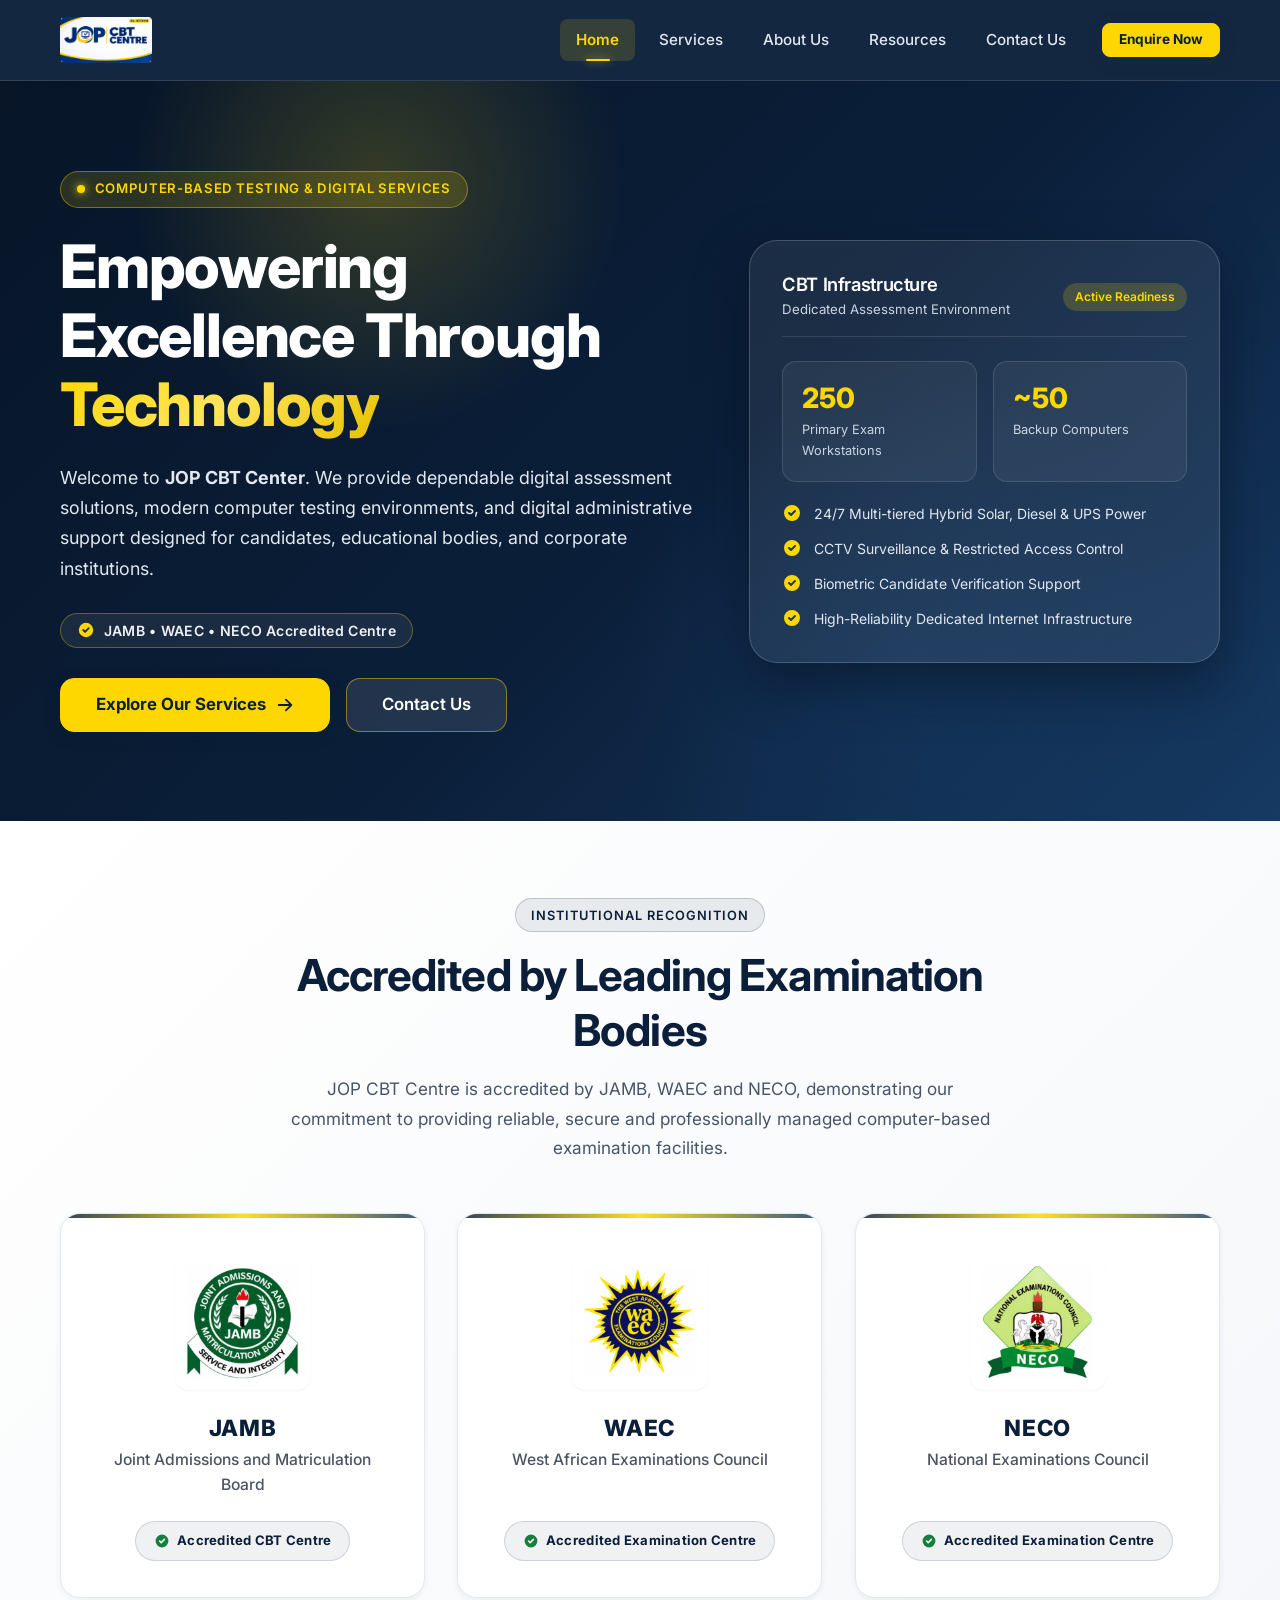
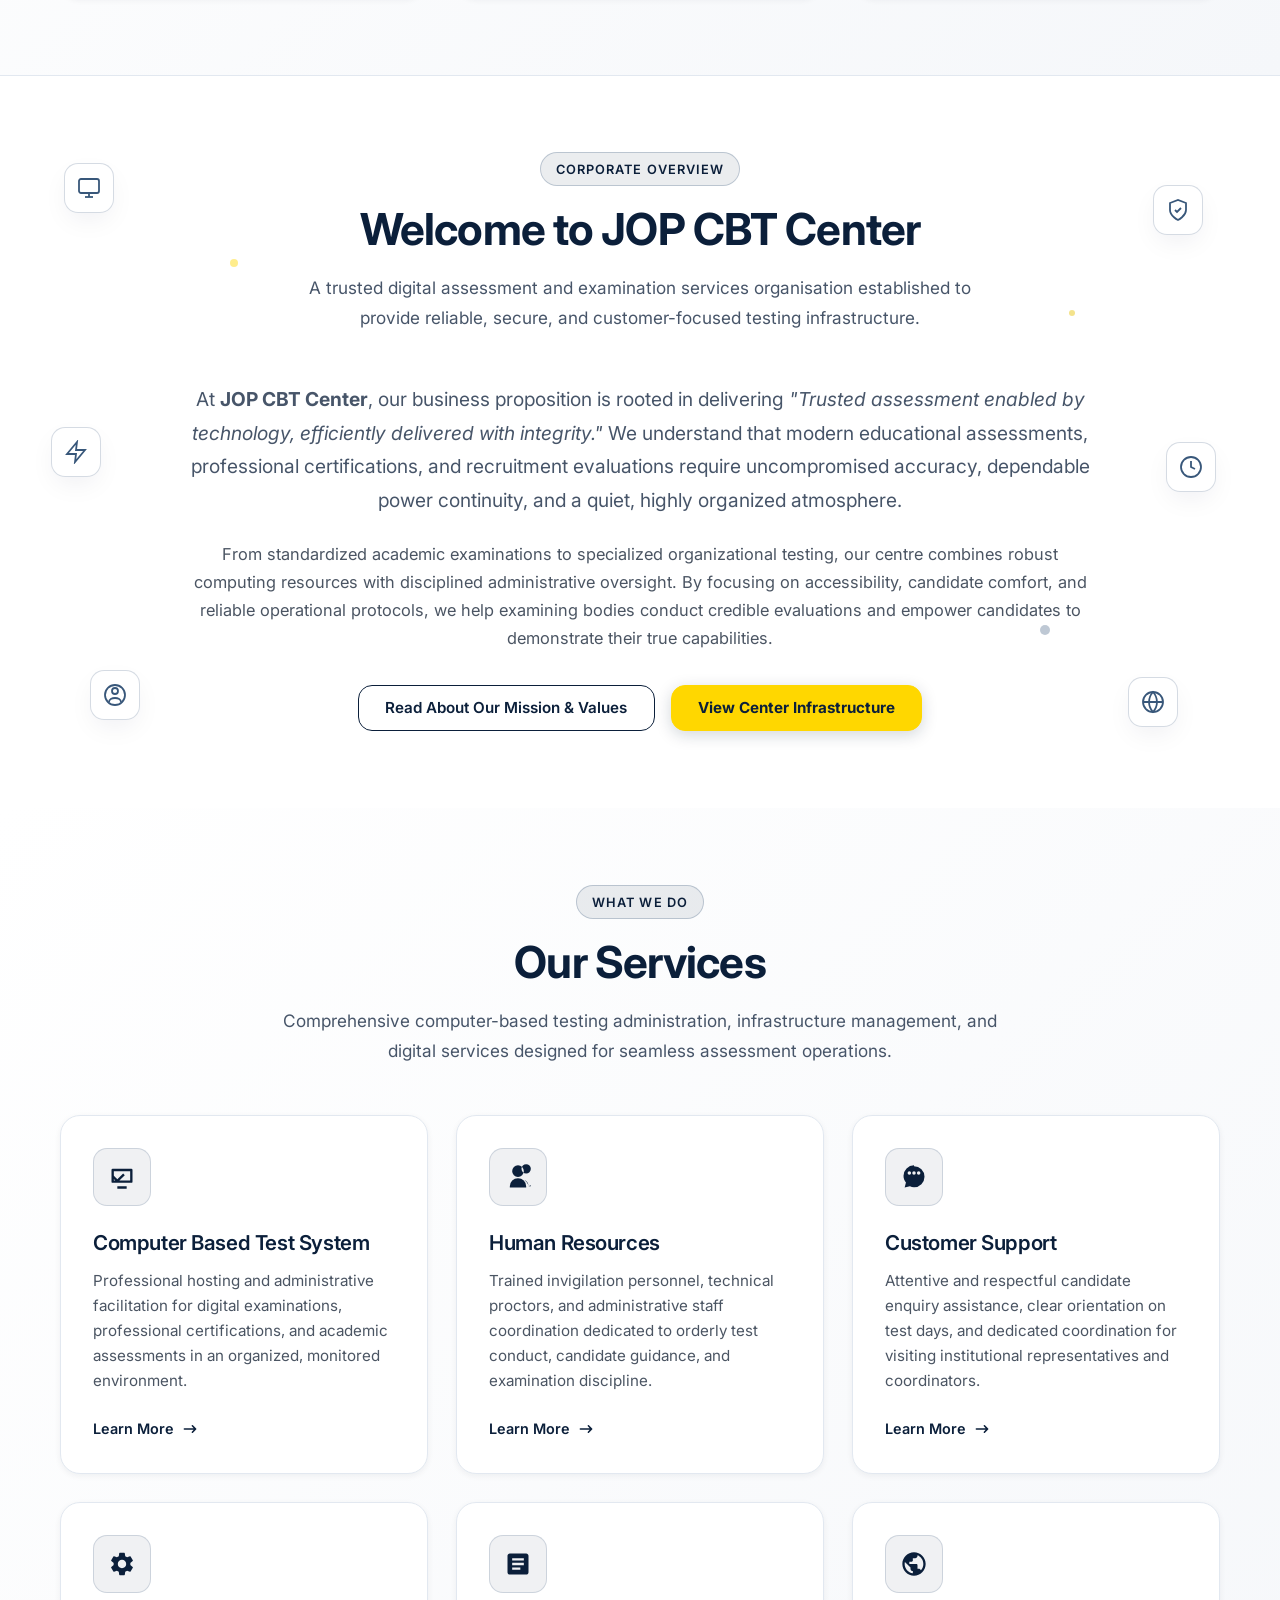
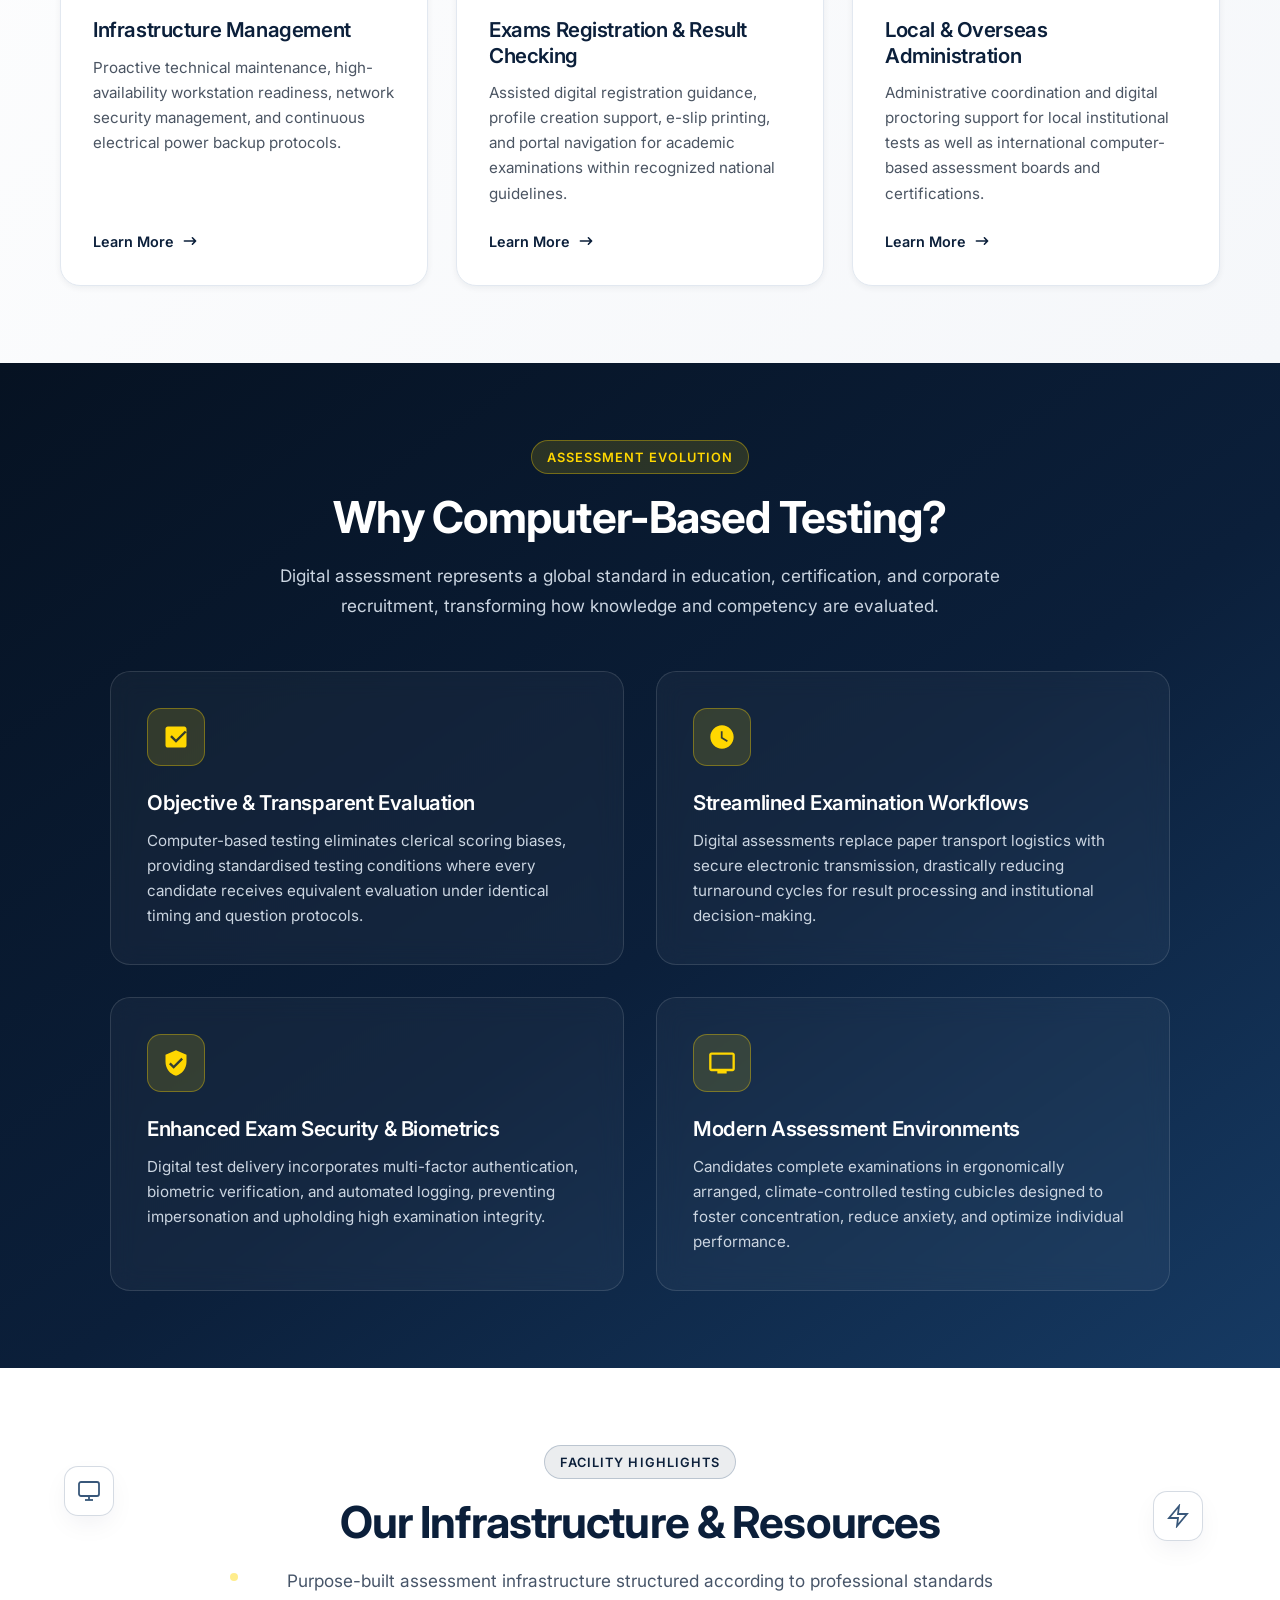
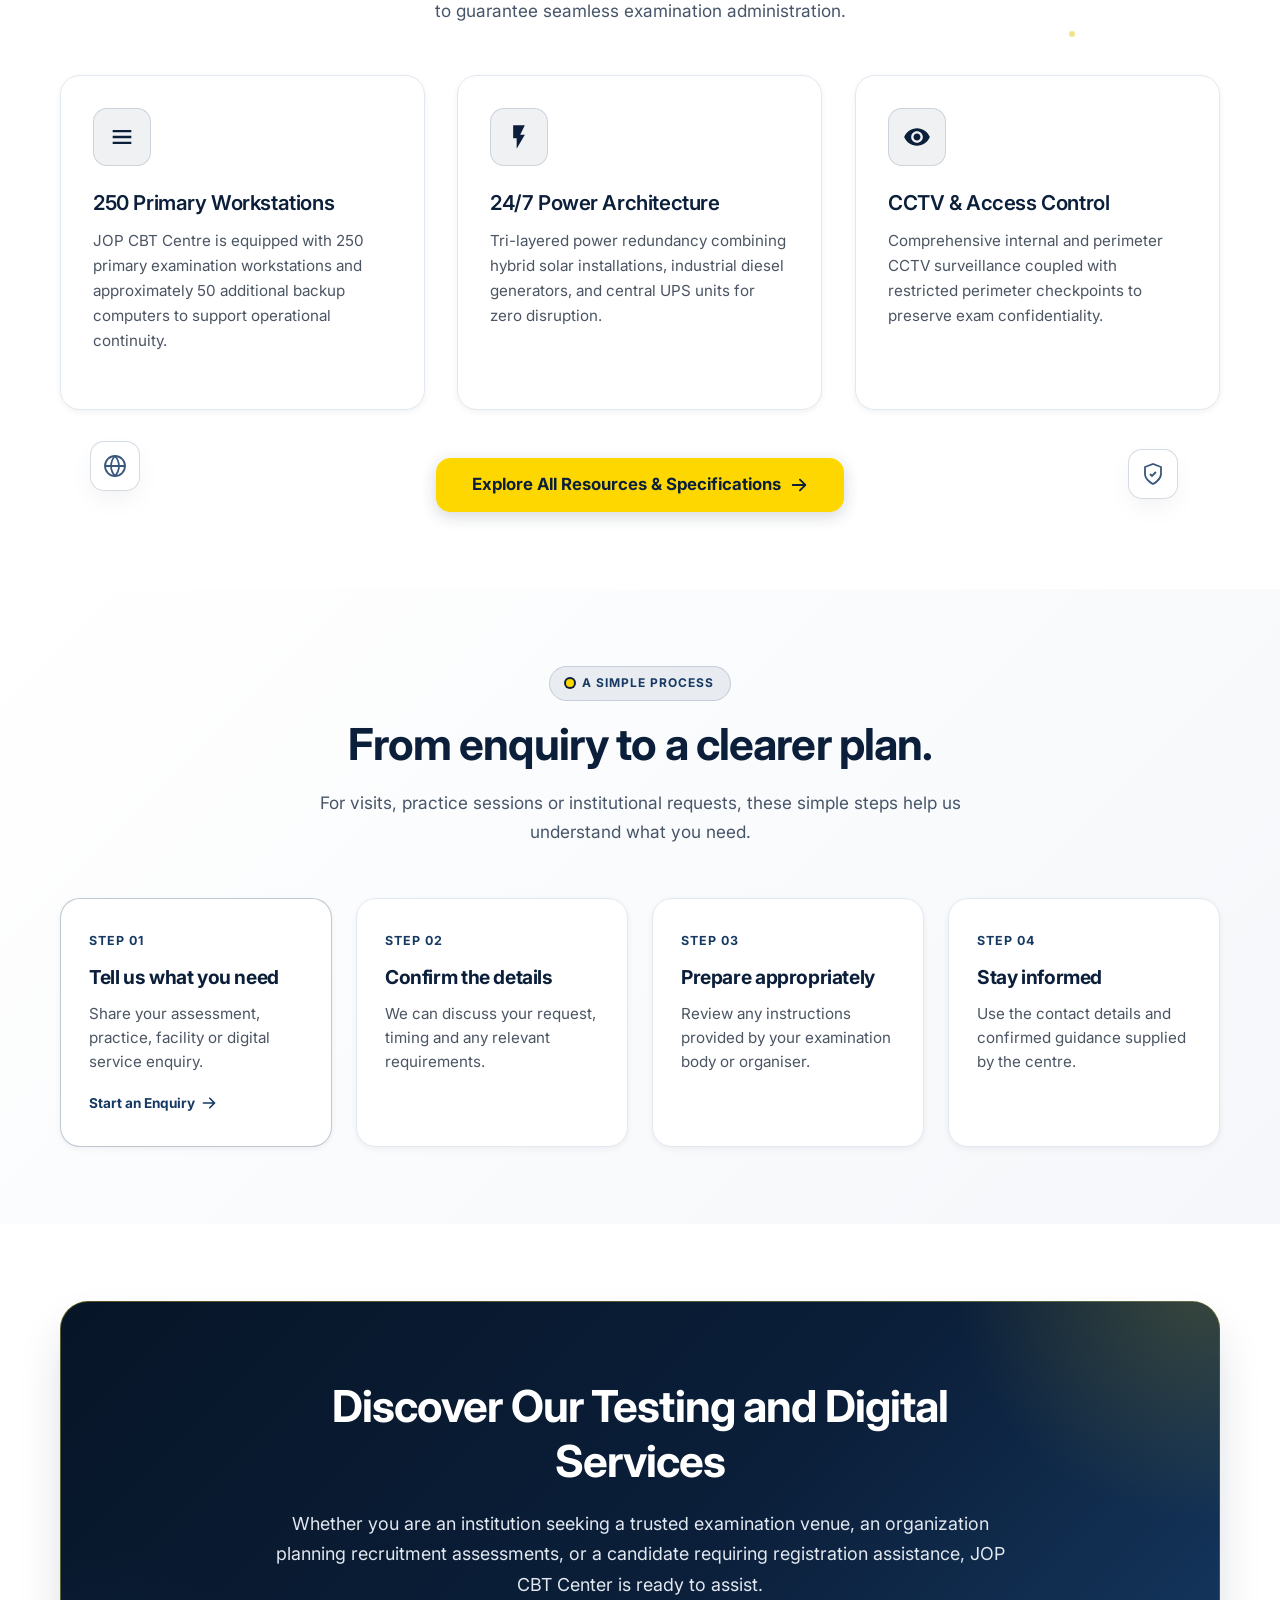
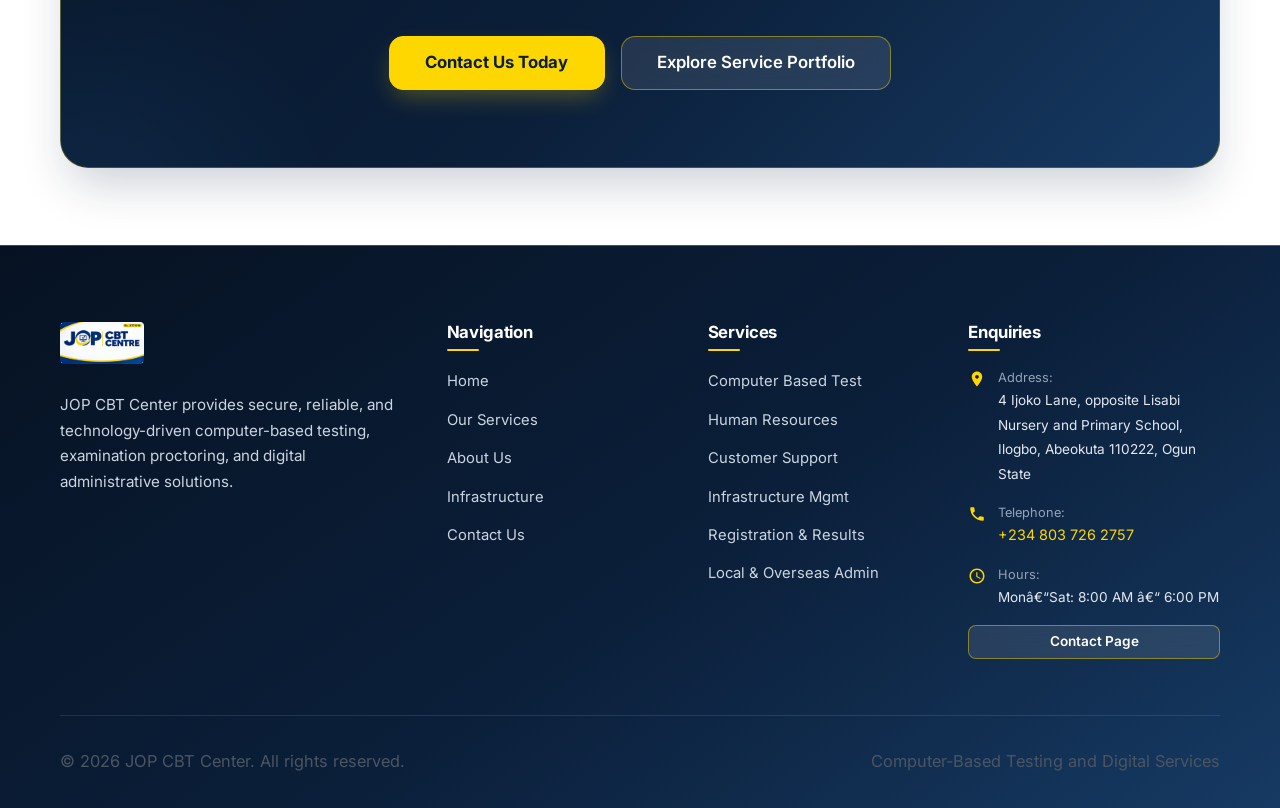
==== commit d6f7b1ca: "optimized" ====
--- a/index.html
+++ b/index.html
@@ -1,15 +1,15 @@
-<!DOCTYPE html>
+﻿<!DOCTYPE html>
 <html lang="en">
 <head>
   <meta charset="UTF-8">
   <meta name="viewport" content="width=device-width, initial-scale=1.0">
-  <title>JOP CBT Center — Computer-Based Testing & Digital Services</title>
+  <title>JOP CBT Center â€” Computer-Based Testing & Digital Services</title>
   <meta name="description" content="JOP CBT Center provides modern computer-based testing, digital assessment administration, and technology services in an organised and secure environment.">
   <meta name="keywords" content="JOP CBT Center, Computer-Based Testing, CBT Centre, Digital Services, Examination Registration, CBT Infrastructure">
   <meta name="theme-color" content="#0B1F3A">
 
   <!-- Open Graph Metadata -->
-  <meta property="og:title" content="JOP CBT Center — Computer-Based Testing & Digital Services">
+  <meta property="og:title" content="JOP CBT Center â€” Computer-Based Testing & Digital Services">
   <meta property="og:description" content="Trusted digital assessment and examination services enabled by modern technology and delivered with integrity.">
   <meta property="og:type" content="website">
 
@@ -90,6 +90,12 @@
             <p class="hero-subtitle">
               Welcome to <strong>JOP CBT Center</strong>. We provide dependable digital assessment solutions, modern computer testing environments, and digital administrative support designed for candidates, educational bodies, and corporate institutions.
             </p>
+            <div id="hero-accreditation-highlight" class="hero-accreditation-highlight" aria-label="Accreditation bodies">
+              <svg class="hero-accreditation-icon" viewBox="0 0 20 20" fill="currentColor" aria-hidden="true">
+                <path fill-rule="evenodd" d="M10 18a8 8 0 100-16 8 8 0 000 16zm3.707-9.293a1 1 0 00-1.414-1.414L9 10.586 7.707 9.293a1 1 0 00-1.414 1.414l2 2a1 1 0 001.414 0l4-4z" clip-rule="evenodd" />
+              </svg>
+              <span id="hero-accreditation-text">JAMB &bull; WAEC &bull; NECO Accredited Centre</span>
+            </div>
             <div class="hero-actions">
               <a href="services.html" class="btn btn-primary btn-lg">
                 Explore Our Services
@@ -156,6 +162,89 @@
     </section>
 
     <!-- ======================================================================
+         ACCREDITATION SECTION (JAMB, WAEC & NECO)
+         ====================================================================== -->
+    <section id="accreditation-section" class="section section-light accreditation-section" aria-labelledby="accreditation-heading">
+      <div class="container">
+        <div class="section-header reveal-on-scroll">
+          <span id="accreditation-tag" class="section-tag">Institutional Recognition</span>
+          <h2 id="accreditation-heading" class="section-title">Accredited by Leading Examination Bodies</h2>
+          <p id="accreditation-description" class="section-description">
+            JOP CBT Centre is accredited by JAMB, WAEC and NECO, demonstrating our commitment to providing reliable, secure and professionally managed computer-based examination facilities.
+          </p>
+        </div>
+
+        <div id="accreditation-cards-grid" class="accreditation-grid">
+          <!-- Card 1 â€” JAMB -->
+          <article class="accreditation-card reveal-on-scroll" data-accreditation-id="jamb">
+            <div class="accreditation-logo-box">
+              <img
+                src="assets/logo/jamb-logo.png"
+                alt="Official logo of the Joint Admissions and Matriculation Board (JAMB)"
+                class="accreditation-logo"
+                width="124"
+                height="124"
+                loading="lazy"
+              >
+            </div>
+            <h3 class="accreditation-acronym">JAMB</h3>
+            <p class="accreditation-fullname">Joint Admissions and Matriculation Board</p>
+            <div class="accreditation-badge">
+              <svg viewBox="0 0 20 20" fill="currentColor" aria-hidden="true">
+                <path fill-rule="evenodd" d="M10 18a8 8 0 100-16 8 8 0 000 16zm3.707-9.293a1 1 0 00-1.414-1.414L9 10.586 7.707 9.293a1 1 0 00-1.414 1.414l2 2a1 1 0 001.414 0l4-4z" clip-rule="evenodd" />
+              </svg>
+              <span>Accredited CBT Centre</span>
+            </div>
+          </article>
+
+          <!-- Card 2 â€” WAEC -->
+          <article class="accreditation-card reveal-on-scroll" data-accreditation-id="waec">
+            <div class="accreditation-logo-box">
+              <img
+                src="assets/logo/waec-logo.png"
+                alt="Official logo of the West African Examinations Council (WAEC)"
+                class="accreditation-logo"
+                width="124"
+                height="124"
+                loading="lazy"
+              >
+            </div>
+            <h3 class="accreditation-acronym">WAEC</h3>
+            <p class="accreditation-fullname">West African Examinations Council</p>
+            <div class="accreditation-badge">
+              <svg viewBox="0 0 20 20" fill="currentColor" aria-hidden="true">
+                <path fill-rule="evenodd" d="M10 18a8 8 0 100-16 8 8 0 000 16zm3.707-9.293a1 1 0 00-1.414-1.414L9 10.586 7.707 9.293a1 1 0 00-1.414 1.414l2 2a1 1 0 001.414 0l4-4z" clip-rule="evenodd" />
+              </svg>
+              <span>Accredited Examination Centre</span>
+            </div>
+          </article>
+
+          <!-- Card 3 â€” NECO -->
+          <article class="accreditation-card reveal-on-scroll" data-accreditation-id="neco">
+            <div class="accreditation-logo-box">
+              <img
+                src="assets/logo/neco-logo.png"
+                alt="Official logo of the National Examinations Council (NECO)"
+                class="accreditation-logo"
+                width="124"
+                height="124"
+                loading="lazy"
+              >
+            </div>
+            <h3 class="accreditation-acronym">NECO</h3>
+            <p class="accreditation-fullname">National Examinations Council</p>
+            <div class="accreditation-badge">
+              <svg viewBox="0 0 20 20" fill="currentColor" aria-hidden="true">
+                <path fill-rule="evenodd" d="M10 18a8 8 0 100-16 8 8 0 000 16zm3.707-9.293a1 1 0 00-1.414-1.414L9 10.586 7.707 9.293a1 1 0 00-1.414 1.414l2 2a1 1 0 001.414 0l4-4z" clip-rule="evenodd" />
+              </svg>
+              <span>Accredited Examination Centre</span>
+            </div>
+          </article>
+        </div>
+      </div>
+    </section>
+
+    <!-- ======================================================================
          WELCOME & COMPANY INTRODUCTION
          ====================================================================== -->
     <section class="section section-white section-interactive-bg" aria-labelledby="welcome-heading">
@@ -372,7 +461,7 @@
           </p>
         </div>
 
-        <div class="cards-grid">
+        <div class="cards-grid-2">
           <div class="card-glass-dark reveal-on-scroll">
             <div class="card-icon-wrapper" aria-hidden="true">
               <svg viewBox="0 0 24 24" fill="currentColor">
@@ -543,7 +632,7 @@
             data-open-enquiry-modal
             role="button"
             tabindex="0"
-            aria-label="Step 01: Tell us what you need — Click to open the WhatsApp enquiry form"
+            aria-label="Step 01: Tell us what you need â€” Click to open the WhatsApp enquiry form"
           >
             <span class="process-step-number">STEP 01</span>
             <h3 class="process-step-title">Tell us what you need</h3>
@@ -659,7 +748,7 @@
             </svg>
             <div>
               <span style="display:block; font-size: 0.8rem; color: var(--color-slate-400);">Address:</span>
-              <span style="font-size: 0.85rem; color: var(--color-slate-200); line-height: 1.4;">4 Ijoko Lane, opposite Lisabi Nursery and Primary School, Erunbe, Abeokuta 110222, Ogun State</span>
+              <span style="font-size: 0.85rem; color: var(--color-slate-200); line-height: 1.4;">4 Ijoko Lane, opposite Lisabi Nursery and Primary School, Ilogbo, Abeokuta 110222, Ogun State</span>
             </div>
           </div>
           <div class="footer-contact-item">
@@ -677,7 +766,7 @@
             </svg>
             <div>
               <span style="display:block; font-size: 0.8rem; color: var(--color-slate-400);">Hours:</span>
-              <span style="font-size: 0.85rem; color: var(--color-slate-200); line-height: 1.4;">Mon–Sat: 8:00 AM – 6:00 PM</span>
+              <span style="font-size: 0.85rem; color: var(--color-slate-200); line-height: 1.4;">Monâ€“Sat: 8:00 AM â€“ 6:00 PM</span>
             </div>
           </div>
           <div style="margin-top: 1rem;">
@@ -694,6 +783,7 @@
   </footer>
 
   <!-- Scripts -->
+  <script src="js/accreditation-config.js" defer></script>
   <script src="js/script.js" defer></script>
 </body>
 </html>
--- a/css/style.css
+++ b/css/style.css
@@ -1349,6 +1349,16 @@
   gap: 1.75rem;
 }
 
+.cards-grid-2,
+[aria-labelledby="why-cbt-heading"] .cards-grid {
+  display: grid;
+  grid-template-columns: repeat(2, 1fr);
+  gap: 2rem;
+  max-width: 1060px;
+  margin: 0 auto;
+  align-items: stretch;
+}
+
 .cards-grid-3 {
   display: grid;
   grid-template-columns: repeat(auto-fit, minmax(320px, 1fr));
@@ -1438,6 +1448,10 @@
 
 /* Glassmorphism Dark Cards */
 .card-glass-dark {
+  display: flex;
+  flex-direction: column;
+  height: 100%;
+  text-align: left;
   background: rgba(255, 255, 255, 0.04);
   backdrop-filter: blur(12px);
   -webkit-backdrop-filter: blur(12px);
@@ -1472,6 +1486,7 @@
 }
 
 .card-glass-dark .card-description {
+  margin-bottom: 0;
   color: var(--color-slate-300);
 }
 
@@ -2208,6 +2223,153 @@
 }
 
 /* --------------------------------------------------------------------------
+   15B. ACCREDITATION SECTION (JAMB, WAEC & NECO) & HERO TRUST HIGHLIGHT
+   -------------------------------------------------------------------------- */
+.hero-accreditation-highlight {
+  display: inline-flex;
+  align-items: center;
+  gap: 0.55rem;
+  margin-top: -0.6rem;
+  margin-bottom: 1.85rem;
+  padding: 0.45rem 1rem;
+  border-radius: var(--border-radius-full);
+  background: rgba(255, 255, 255, 0.07);
+  border: 1px solid rgba(255, 215, 0, 0.32);
+  color: var(--color-slate-100);
+  font-size: 0.88rem;
+  font-weight: var(--font-weight-semibold);
+  letter-spacing: 0.02em;
+  line-height: 1.35;
+}
+
+.hero-accreditation-icon {
+  width: 18px;
+  height: 18px;
+  color: var(--color-yellow-primary);
+  flex-shrink: 0;
+}
+
+.accreditation-section {
+  border-bottom: 1px solid var(--color-border);
+}
+
+.accreditation-grid {
+  display: grid;
+  grid-template-columns: repeat(3, 1fr);
+  gap: 2rem;
+  align-items: stretch;
+}
+
+.accreditation-card {
+  background-color: var(--color-white);
+  border: 1px solid var(--color-border);
+  border-radius: var(--border-radius-lg);
+  padding: 2.5rem 2rem 2.25rem;
+  display: flex;
+  flex-direction: column;
+  align-items: center;
+  text-align: center;
+  box-shadow: var(--shadow-sm);
+  position: relative;
+  overflow: hidden;
+  transition: transform var(--transition-normal),
+              box-shadow var(--transition-normal),
+              border-color var(--transition-normal);
+}
+
+.accreditation-card::before {
+  content: '';
+  position: absolute;
+  top: 0;
+  left: 0;
+  width: 100%;
+  height: 4px;
+  background: linear-gradient(90deg, var(--color-navy-primary) 0%, var(--color-yellow-primary) 50%, var(--color-navy-secondary) 100%);
+  opacity: 0.85;
+  transition: opacity var(--transition-fast), height var(--transition-fast);
+}
+
+.accreditation-card:hover {
+  transform: translateY(-6px);
+  box-shadow: var(--shadow-lg);
+  border-color: rgba(22, 58, 99, 0.28);
+}
+
+.accreditation-card:hover::before {
+  opacity: 1;
+  height: 5px;
+}
+
+.accreditation-logo-box {
+  width: 136px;
+  height: 136px;
+  border-radius: var(--border-radius-md);
+  background: var(--color-white);
+  border: 1px solid var(--color-border-light);
+  display: flex;
+  align-items: center;
+  justify-content: center;
+  padding: 0.4rem;
+  margin-bottom: 1.5rem;
+  box-shadow: var(--shadow-xs);
+  transition: transform var(--transition-normal), box-shadow var(--transition-normal);
+}
+
+.accreditation-card:hover .accreditation-logo-box {
+  transform: scale(1.04);
+  box-shadow: var(--shadow-md);
+}
+
+.accreditation-logo {
+  width: 100%;
+  height: 100%;
+  object-fit: contain;
+  display: block;
+}
+
+.accreditation-acronym {
+  font-family: var(--font-heading);
+  font-size: 1.4rem;
+  font-weight: var(--font-weight-extrabold);
+  color: var(--color-navy-primary);
+  letter-spacing: 0.03em;
+  margin-bottom: 0.4rem;
+}
+
+.accreditation-fullname {
+  font-size: 0.98rem;
+  font-weight: var(--font-weight-medium);
+  color: var(--color-text-muted);
+  line-height: 1.55;
+  margin-bottom: 1.5rem;
+  max-width: 280px;
+}
+
+.accreditation-badge {
+  margin-top: auto;
+  display: inline-flex;
+  align-items: center;
+  justify-content: center;
+  gap: 0.45rem;
+  padding: 0.5rem 1.1rem;
+  border-radius: var(--border-radius-full);
+  background-color: rgba(11, 31, 58, 0.06);
+  border: 1px solid rgba(22, 58, 99, 0.16);
+  color: var(--color-navy-primary);
+  font-family: var(--font-heading);
+  font-size: 0.82rem;
+  font-weight: var(--font-weight-bold);
+  letter-spacing: 0.02em;
+}
+
+.accreditation-badge svg {
+  width: 16px;
+  height: 16px;
+  color: #15803D;
+  flex-shrink: 0;
+}
+
+/* --------------------------------------------------------------------------
    16. ANIMATIONS & SCROLL REVEAL UTILITIES
    -------------------------------------------------------------------------- */
 .reveal-on-scroll {
--- a/css/responsive.css
+++ b/css/responsive.css
@@ -22,6 +22,11 @@
     margin-right: auto;
   }
 
+  .hero-accreditation-highlight {
+    margin-left: auto;
+    margin-right: auto;
+  }
+
   .hero-actions {
     justify-content: center;
   }
@@ -66,6 +71,7 @@
     order: 2;
   }
 
+  .accreditation-grid,
   .process-steps-grid {
     grid-template-columns: repeat(2, 1fr);
   }
@@ -119,8 +125,11 @@
   }
 
   .cards-grid,
+  .cards-grid-2,
+  [aria-labelledby="why-cbt-heading"] .cards-grid,
   .cards-grid-3,
   .gallery-grid,
+  .accreditation-grid,
   .process-steps-grid {
     grid-template-columns: 1fr;
   }
@@ -160,6 +169,11 @@
 
   .cta-actions .btn {
     width: 100%;
+  }
+
+  .hero-accreditation-highlight {
+    margin-left: auto;
+    margin-right: auto;
   }
 
   .hero-actions {
@@ -200,6 +214,10 @@
     font-size: 1.3rem;
   }
 
+  .accreditation-card {
+    padding: 1.75rem 1.35rem;
+  }
+
   .placeholder-status {
     font-size: 1rem;
   }
